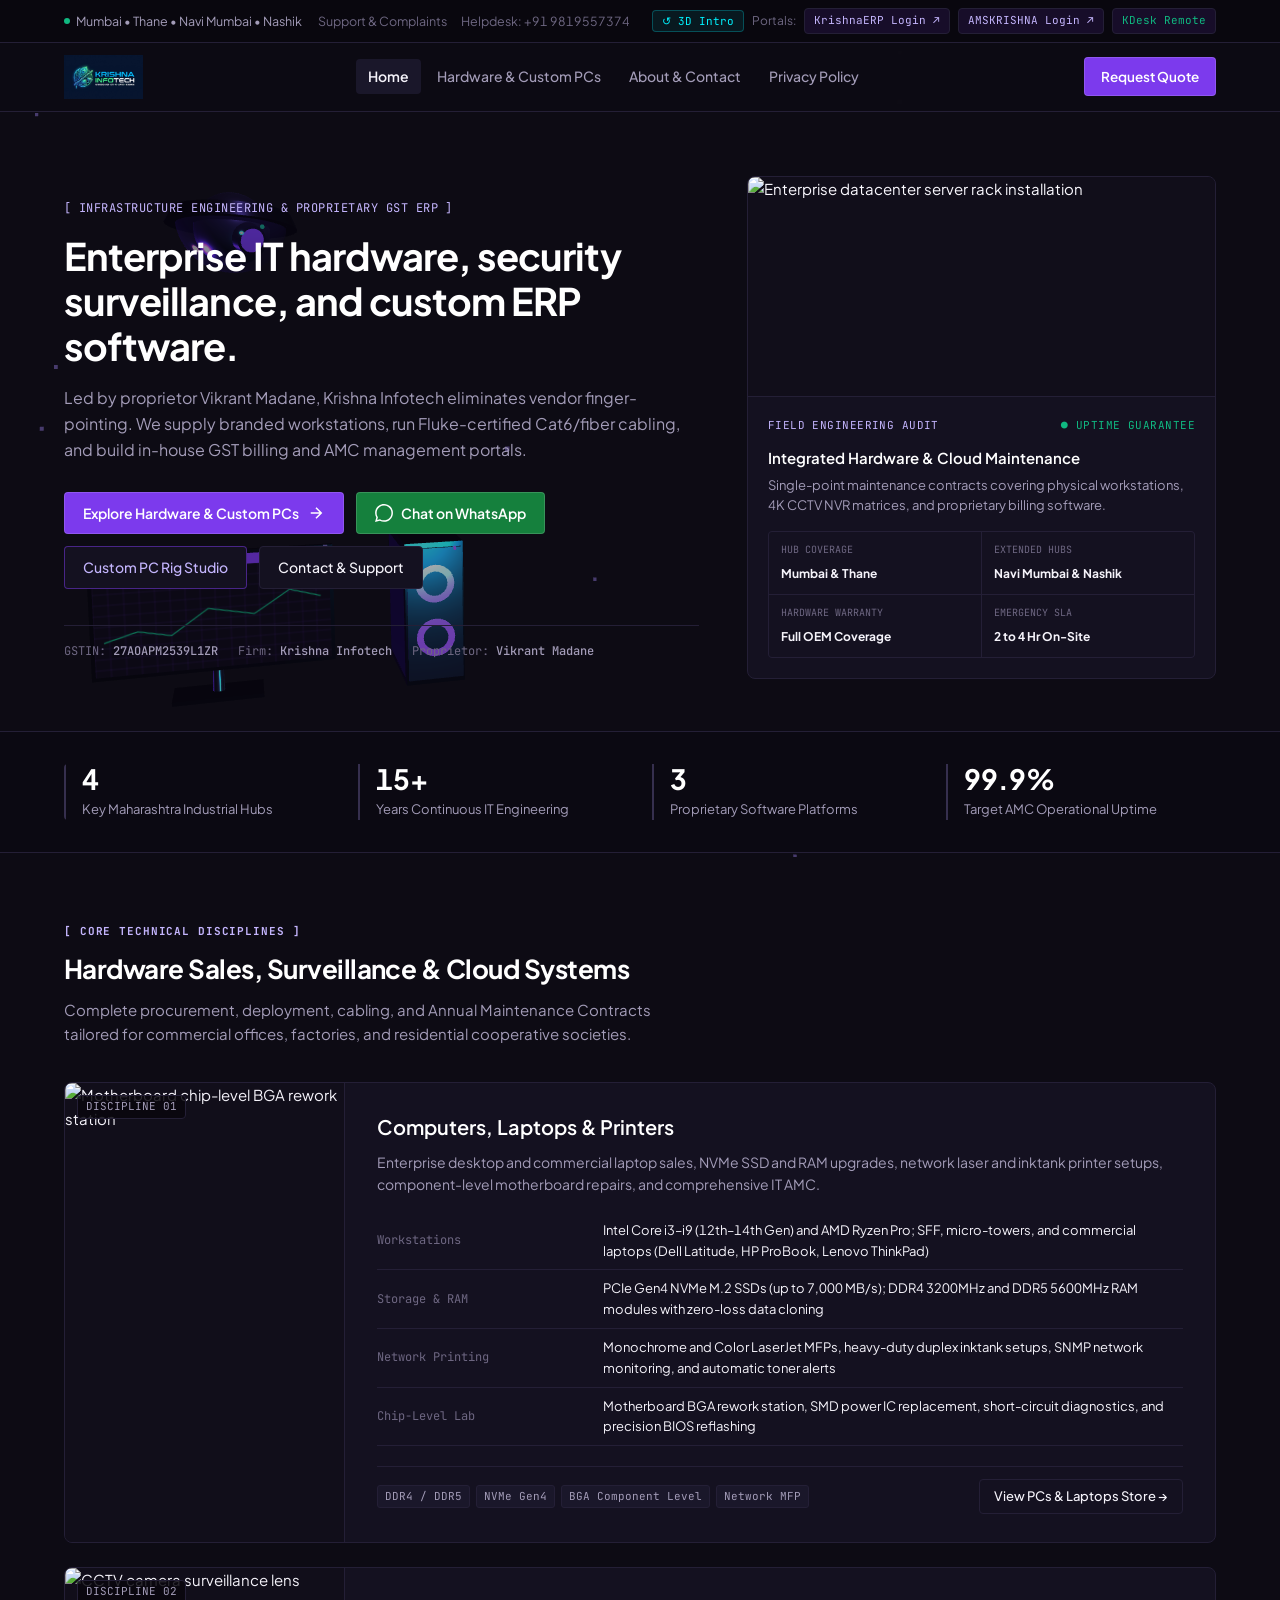
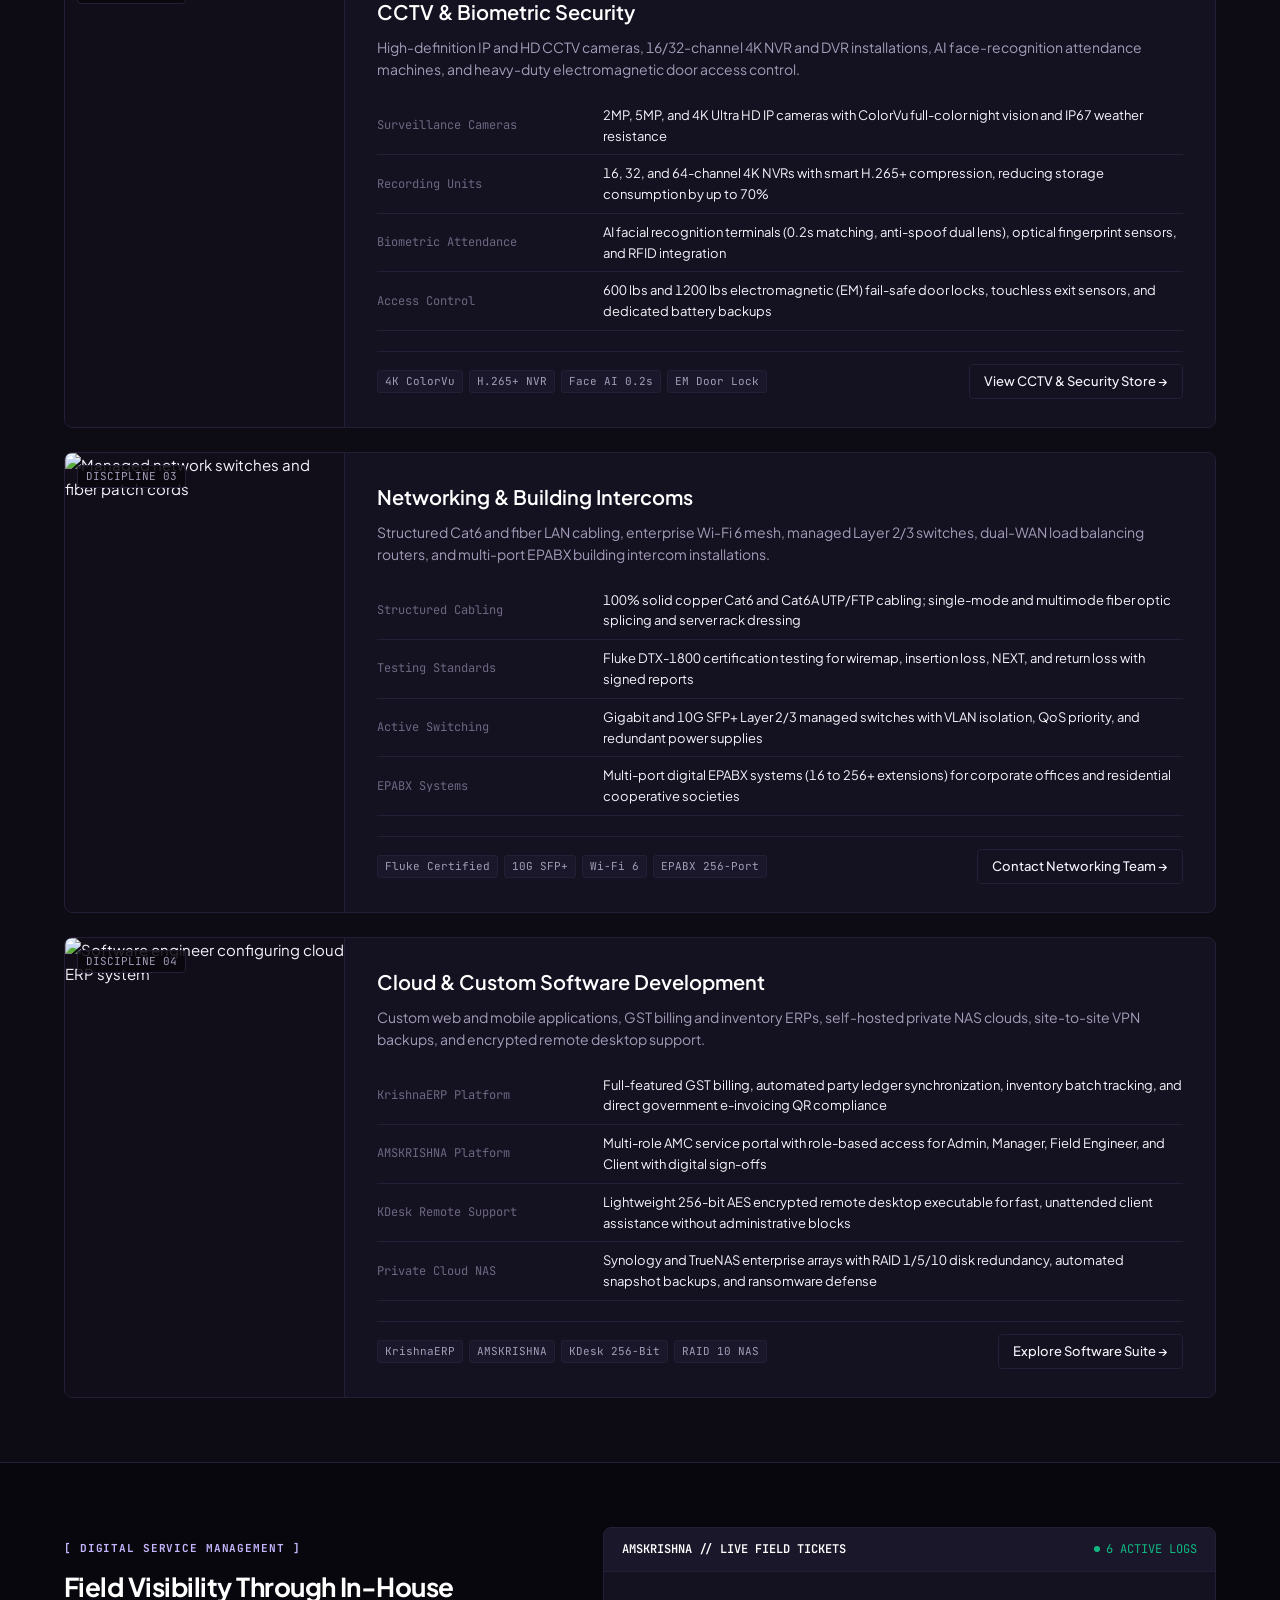
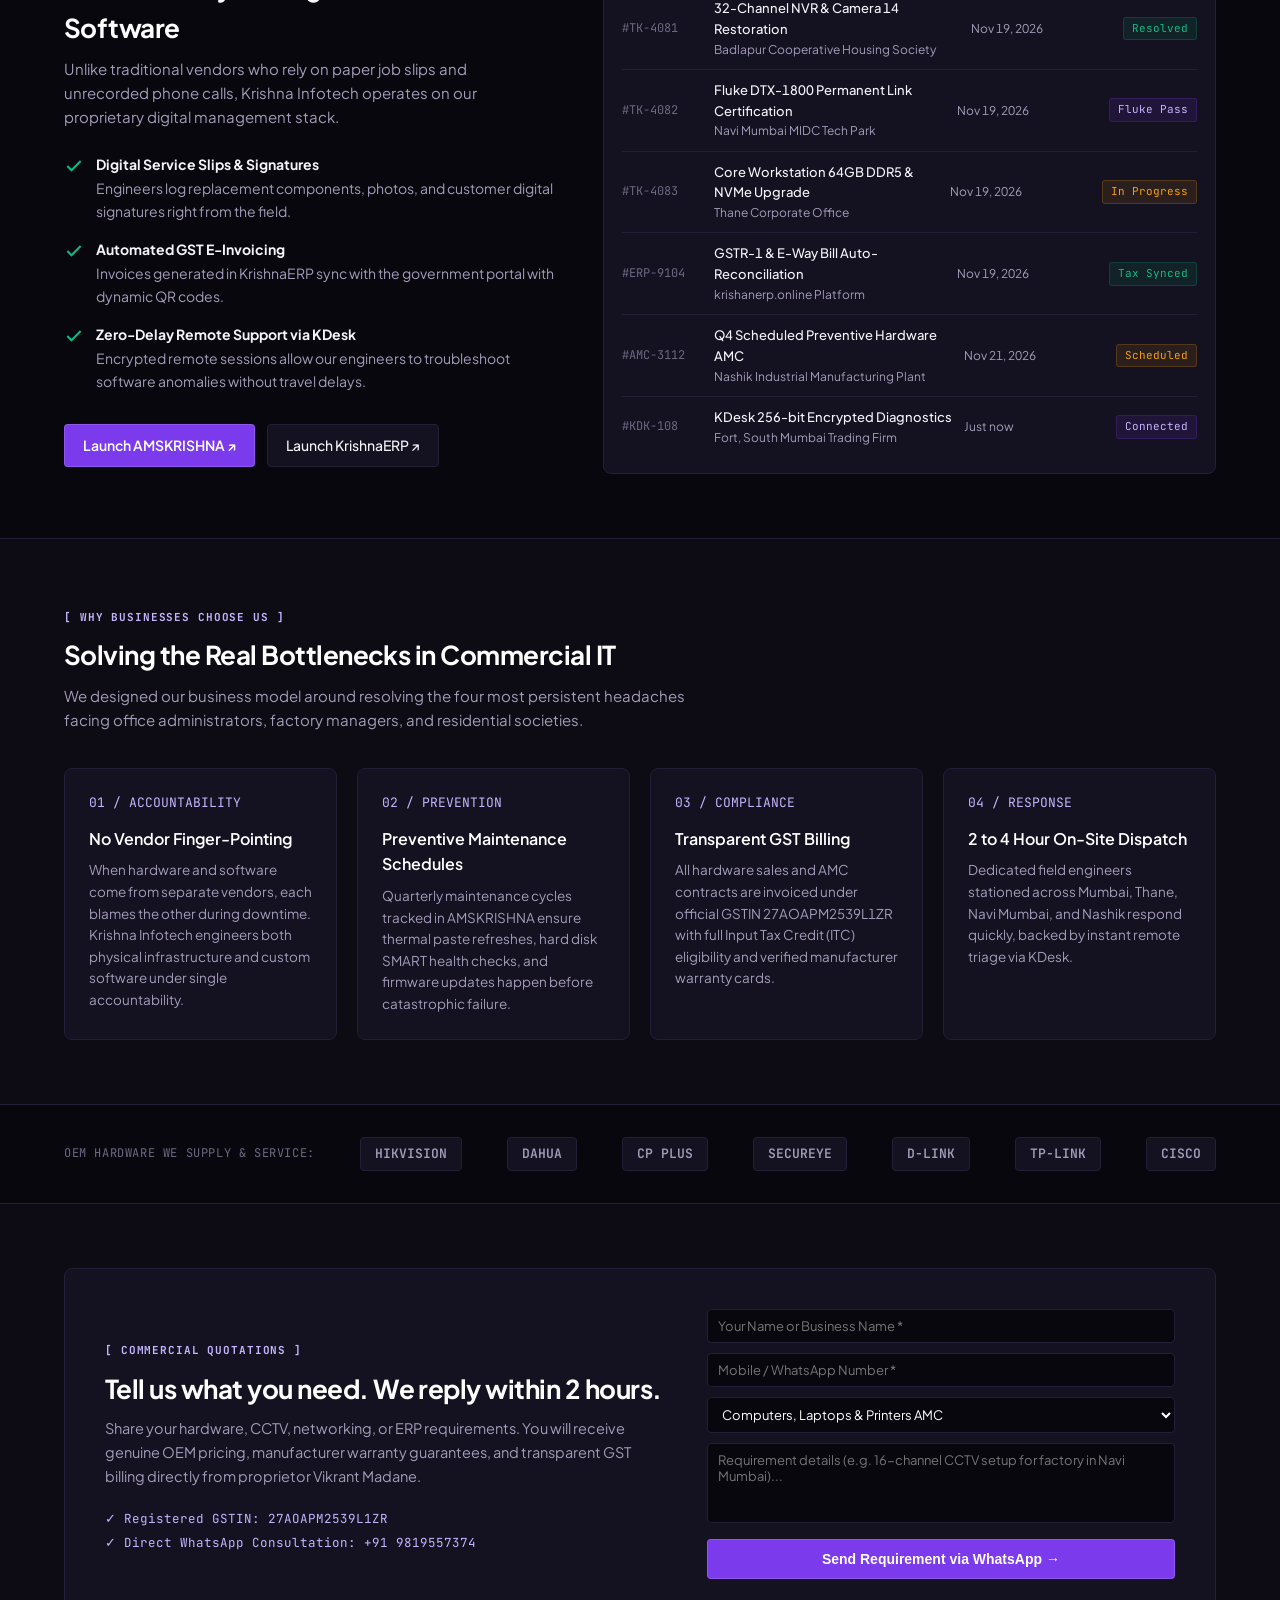
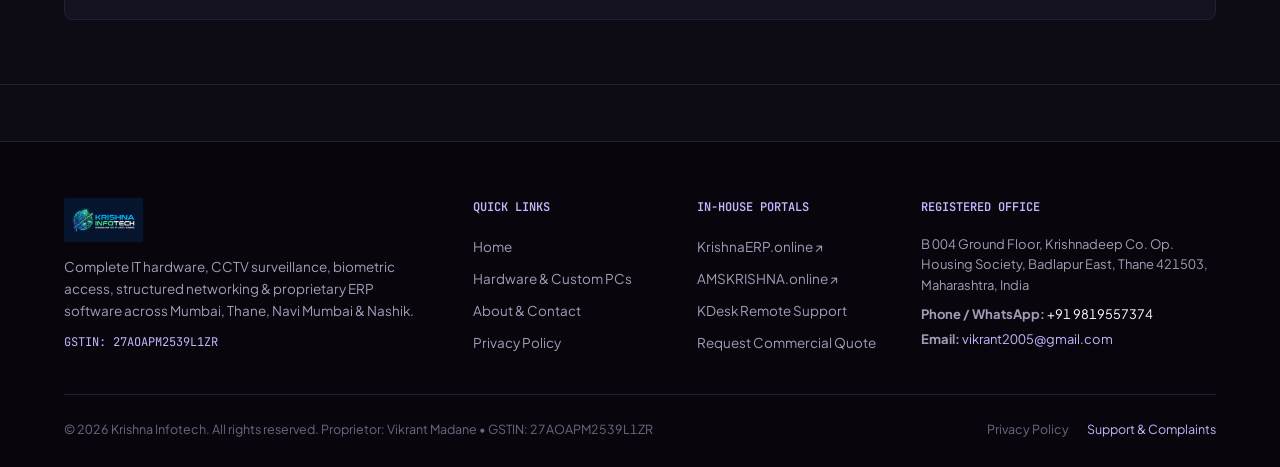
==== index.html @ d6d77bbb "Initial commit: Krishna Infotech enterprise IT infrastructure & custom PC e-commerce platform" ====
<!DOCTYPE html>
<html lang="en">
<head>
  <meta charset="UTF-8">
  <meta name="viewport" content="width=device-width, initial-scale=1.0">
  <title>Krishna Infotech — The Team of Experts | Enterprise IT & ERP Software</title>
  <meta name="description" content="Single-point enterprise IT infrastructure, 4K CCTV surveillance, structured Cat6/fiber cabling, and proprietary GST ERP & AMC software across Mumbai, Thane, Navi Mumbai & Nashik.">
  <link rel="icon" type="image/png" href="assets/favicon.png">
  <link rel="preconnect" href="https://fonts.googleapis.com">
  <link rel="preconnect" href="https://fonts.gstatic.com" crossorigin>
  <link href="https://fonts.googleapis.com/css2?family=JetBrains+Mono:wght@400;500;600&family=Plus+Jakarta+Sans:wght@400;500;600;700;800&display=swap" rel="stylesheet">
  <link rel="stylesheet" href="css/style.css">
</head>
<body>

  <!-- Top Page Load Bar Animation -->
  <div id="page-preloader"><div class="preloader-bar"></div></div>

  <!-- Ambient Dynamic Constellation BG Canvas -->
  <canvas id="bg-canvas"></canvas>

  <!-- Top Utility Bar -->
  <div class="top-bar">
    <div class="container top-bar-inner">
      <div class="top-bar-left">
        <span class="hub-label"><span class="hub-dot"></span> Mumbai • Thane • Navi Mumbai • Nashik</span>
        <div class="top-links">
          <a href="#complaints" onclick="openModal('complaint-modal'); return false;">Support &amp; Complaints</a>
          <a href="tel:+919819557374">Helpdesk: +91 9819557374</a>
        </div>
      </div>

      <div class="portal-launchers">
        <button type="button" onclick="playBrandLoader(true)" class="btn-replay-intro" title="Replay 3D motion graphics brand intro">↺ 3D Intro</button>
        <span style="font-size: 12px; color: var(--text-muted);">Portals:</span>
        <a href="https://krishanerp.online/" target="_blank" class="portal-tag" rel="noopener">KrishnaERP Login ↗</a>
        <a href="https://amskrishna.online/" target="_blank" class="portal-tag" rel="noopener">AMSKRISHNA Login ↗</a>
        <a href="contact.html#kdesk-info" class="portal-tag" style="color: var(--semantic-green);">KDesk Remote</a>
      </div>
    </div>
  </div>

  <!-- Header Navigation (5 Dedicated Pages) -->
  <header class="site-header">
    <div class="container header-inner">
      <a href="index.html" class="brand-link" title="Krishna Infotech Home">
        <img src="assets/logo.png" alt="Krishna Infotech - The Team of Experts" class="brand-logo-img">
      </a>

      <!-- 4 Dedicated Page Buttons -->
      <nav class="nav-menu">
        <a href="index.html" class="nav-link active">Home</a>
        <a href="products.html" class="nav-link">Hardware &amp; Custom PCs</a>
        <a href="contact.html" class="nav-link">About &amp; Contact</a>
        <a href="privacy-policy.html" class="nav-link">Privacy Policy</a>
      </nav>

      <a href="#quote-section" class="header-cta">
        Request Quote
      </a>

      <!-- Mobile Hamburger Button -->
      <button class="mobile-toggle" aria-label="Toggle Navigation">
        <svg width="24" height="24" fill="none" stroke="currentColor" stroke-width="2" viewBox="0 0 24 24"><path d="M4 6h16M4 12h16M4 18h16"/></svg>
      </button>
    </div>
  </header>

  <!-- Mobile Overlay & Drawer Panel (4 Pages) -->
  <div class="nav-overlay"></div>
  <aside class="mobile-nav-panel">
    <a href="index.html" class="nav-link active">Home</a>
    <a href="products.html" class="nav-link">Hardware &amp; Custom PCs</a>
    <a href="contact.html" class="nav-link">About &amp; Contact</a>
    <a href="privacy-policy.html" class="nav-link">Privacy Policy</a>
    <hr style="border-color: var(--border-subtle); margin: 0.5rem 0;">
    <a href="https://wa.me/919819557374?text=Hello%20Krishna%20Infotech%2C%20I%20would%20like%20to%20request%20a%20quote." target="_blank" class="btn-whatsapp" style="justify-content: center;" rel="noopener">
      WhatsApp Quote
    </a>
  </aside>

  <!-- Hero Section -->
  <section class="hero-section" id="home">
    <div class="container">
      <div class="hero-split">
        <div>
          <div class="hero-kicker">
            [ INFRASTRUCTURE ENGINEERING &amp; PROPRIETARY GST ERP ]
          </div>
          <h1 class="hero-heading">
            Enterprise IT hardware, security surveillance, and custom ERP software.
          </h1>
          <p class="hero-desc">
            Led by proprietor Vikrant Madane, Krishna Infotech eliminates vendor finger-pointing. We supply branded workstations, run Fluke-certified Cat6/fiber cabling, and build in-house GST billing and AMC management portals.
          </p>

          <div class="hero-cta-group">
            <a href="products.html" class="btn-primary">
              Explore Hardware &amp; Custom PCs
              <svg width="18" height="18" viewBox="0 0 24 24" fill="none" stroke="currentColor" stroke-width="2"><path d="M5 12h14M12 5l7 7-7 7"/></svg>
            </a>
            <a href="https://wa.me/919819557374?text=Hello%20Vikrant%2C%20I%20would%20like%20to%20request%20an%20IT%20infrastructure%20quote." target="_blank" class="btn-whatsapp" rel="noopener">
              <svg width="18" height="18" viewBox="0 0 24 24" fill="currentColor"><path d="M.057 24l1.687-6.163c-1.041-1.804-1.588-3.849-1.587-5.946.003-6.556 5.338-11.891 11.893-11.891 3.181.001 6.167 1.24 8.413 3.488 2.245 2.248 3.481 5.236 3.48 8.414-.003 6.557-5.338 11.892-11.893 11.892-1.99-.001-3.951-.5-5.688-1.448l-6.305 1.654zm6.597-3.807c1.676.995 3.276 1.591 5.392 1.592 5.448 0 9.886-4.434 9.889-9.885.002-5.462-4.415-9.89-9.881-9.892-5.452 0-9.887 4.434-9.889 9.884-.001 2.225.651 3.891 1.746 5.634l-.999 3.648 3.742-.981z"/></svg>
              Chat on WhatsApp
            </a>
            <a href="products.html#custom-pc-builder" class="btn-secondary" style="border-color: rgba(124, 58, 237, 0.5); color: var(--accent-ink);">
              Custom PC Rig Studio
            </a>
            <a href="contact.html" class="btn-secondary">
              Contact &amp; Support
            </a>
          </div>

          <div class="hero-entity-meta">
            <div>GSTIN: <strong>27AOAPM2539L1ZR</strong></div>
            <div>Firm: <strong>Krishna Infotech</strong></div>
            <div>Proprietor: <strong>Vikrant Madane</strong></div>
          </div>
        </div>

        <!-- Technical Specifications Card -->
        <div class="hero-visual">
          <div class="hero-img-frame">
            <img src="https://images.unsplash.com/photo-1558494949-ef010cbdcc31?auto=format&fit=crop&w=1200&q=80" alt="Enterprise datacenter server rack installation">
          </div>
          <div class="hero-dossier">
            <div class="dossier-header">
              <span style="color: var(--accent-ink);">FIELD ENGINEERING AUDIT</span>
              <span style="color: var(--semantic-green);">● UPTIME GUARANTEE</span>
            </div>
            <h3 class="dossier-title">Integrated Hardware &amp; Cloud Maintenance</h3>
            <p class="dossier-sub">
              Single-point maintenance contracts covering physical workstations, 4K CCTV NVR matrices, and proprietary billing software.
            </p>
            <div class="dossier-grid">
              <div class="dossier-cell">
                <span>Hub Coverage</span>
                <strong>Mumbai &amp; Thane</strong>
              </div>
              <div class="dossier-cell">
                <span>Extended Hubs</span>
                <strong>Navi Mumbai &amp; Nashik</strong>
              </div>
              <div class="dossier-cell">
                <span>Hardware Warranty</span>
                <strong>Full OEM Coverage</strong>
              </div>
              <div class="dossier-cell">
                <span>Emergency SLA</span>
                <strong>2 to 4 Hr On-Site</strong>
              </div>
            </div>
          </div>
        </div>
      </div>
    </div>
  </section>

  <!-- Key Measured Figures (Tabular-nums, Verified Facts) -->
  <section class="metrics-bar">
    <div class="container">
      <div class="metrics-grid">
        <div class="metric-block">
          <div class="metric-value">4</div>
          <div class="metric-label">Key Maharashtra Industrial Hubs</div>
        </div>
        <div class="metric-block">
          <div class="metric-value">15+</div>
          <div class="metric-label">Years Continuous IT Engineering</div>
        </div>
        <div class="metric-block">
          <div class="metric-value">3</div>
          <div class="metric-label">Proprietary Software Platforms</div>
        </div>
        <div class="metric-block">
          <div class="metric-value">99.9%</div>
          <div class="metric-label">Target AMC Operational Uptime</div>
        </div>
      </div>
    </div>
  </section>

  <!-- Core Services & Technical Specs Preview -->
  <section class="section-pad" id="services">
    <div class="container">
      <div class="section-head">
        <span class="section-eyebrow">[ CORE TECHNICAL DISCIPLINES ]</span>
        <h2 class="section-title">Hardware Sales, Surveillance &amp; Cloud Systems</h2>
        <p class="section-desc">
          Complete procurement, deployment, cabling, and Annual Maintenance Contracts tailored for commercial offices, factories, and residential cooperative societies.
        </p>
      </div>

      <div class="services-stack">
        
        <!-- Module 1: Computers, Laptops & Printers -->
        <article class="service-row">
          <div class="service-thumb">
            <span class="service-index">DISCIPLINE 01</span>
            <img src="https://images.unsplash.com/photo-1518770660439-4636190af475?auto=format&fit=crop&w=800&q=80" alt="Motherboard chip-level BGA rework station">
          </div>
          <div class="service-content">
            <div>
              <h3 class="service-name">Computers, Laptops &amp; Printers</h3>
              <p class="service-summary">
                Enterprise desktop and commercial laptop sales, NVMe SSD and RAM upgrades, network laser and inktank printer setups, component-level motherboard repairs, and comprehensive IT AMC.
              </p>
              <table class="service-table">
                <tr>
                  <td>Workstations</td>
                  <td>Intel Core i3–i9 (12th–14th Gen) and AMD Ryzen Pro; SFF, micro-towers, and commercial laptops (Dell Latitude, HP ProBook, Lenovo ThinkPad)</td>
                </tr>
                <tr>
                  <td>Storage &amp; RAM</td>
                  <td>PCIe Gen4 NVMe M.2 SSDs (up to 7,000 MB/s); DDR4 3200MHz and DDR5 5600MHz RAM modules with zero-loss data cloning</td>
                </tr>
                <tr>
                  <td>Network Printing</td>
                  <td>Monochrome and Color LaserJet MFPs, heavy-duty duplex inktank setups, SNMP network monitoring, and automatic toner alerts</td>
                </tr>
                <tr>
                  <td>Chip-Level Lab</td>
                  <td>Motherboard BGA rework station, SMD power IC replacement, short-circuit diagnostics, and precision BIOS reflashing</td>
                </tr>
              </table>
            </div>
            <div class="service-footer">
              <div class="spec-pills-row">
                <span class="micro-pill">DDR4 / DDR5</span>
                <span class="micro-pill">NVMe Gen4</span>
                <span class="micro-pill">BGA Component Level</span>
                <span class="micro-pill">Network MFP</span>
              </div>
              <a href="products.html#catalog" class="btn-secondary" style="padding: 6px 14px; font-size: 13px;">
                View PCs &amp; Laptops Store →
              </a>
            </div>
          </div>
        </article>

        <!-- Module 2: CCTV & Biometric Security -->
        <article class="service-row">
          <div class="service-thumb">
            <span class="service-index">DISCIPLINE 02</span>
            <img src="https://images.unsplash.com/photo-1557597774-9d273605dfa9?auto=format&fit=crop&w=800&q=80" alt="CCTV camera surveillance lens">
          </div>
          <div class="service-content">
            <div>
              <h3 class="service-name">CCTV &amp; Biometric Security</h3>
              <p class="service-summary">
                High-definition IP and HD CCTV cameras, 16/32-channel 4K NVR and DVR installations, AI face-recognition attendance machines, and heavy-duty electromagnetic door access control.
              </p>
              <table class="service-table">
                <tr>
                  <td>Surveillance Cameras</td>
                  <td>2MP, 5MP, and 4K Ultra HD IP cameras with ColorVu full-color night vision and IP67 weather resistance</td>
                </tr>
                <tr>
                  <td>Recording Units</td>
                  <td>16, 32, and 64-channel 4K NVRs with smart H.265+ compression, reducing storage consumption by up to 70%</td>
                </tr>
                <tr>
                  <td>Biometric Attendance</td>
                  <td>AI facial recognition terminals (0.2s matching, anti-spoof dual lens), optical fingerprint sensors, and RFID integration</td>
                </tr>
                <tr>
                  <td>Access Control</td>
                  <td>600 lbs and 1200 lbs electromagnetic (EM) fail-safe door locks, touchless exit sensors, and dedicated battery backups</td>
                </tr>
              </table>
            </div>
            <div class="service-footer">
              <div class="spec-pills-row">
                <span class="micro-pill">4K ColorVu</span>
                <span class="micro-pill">H.265+ NVR</span>
                <span class="micro-pill">Face AI 0.2s</span>
                <span class="micro-pill">EM Door Lock</span>
              </div>
              <a href="products.html#catalog" class="btn-secondary" style="padding: 6px 14px; font-size: 13px;">
                View CCTV &amp; Security Store →
              </a>
            </div>
          </div>
        </article>

        <!-- Module 3: Networking & Building Intercoms -->
        <article class="service-row">
          <div class="service-thumb">
            <span class="service-index">DISCIPLINE 03</span>
            <img src="https://images.unsplash.com/photo-1544197150-b99a580bb7a8?auto=format&fit=crop&w=800&q=80" alt="Managed network switches and fiber patch cords">
          </div>
          <div class="service-content">
            <div>
              <h3 class="service-name">Networking &amp; Building Intercoms</h3>
              <p class="service-summary">
                Structured Cat6 and fiber LAN cabling, enterprise Wi-Fi 6 mesh, managed Layer 2/3 switches, dual-WAN load balancing routers, and multi-port EPABX building intercom installations.
              </p>
              <table class="service-table">
                <tr>
                  <td>Structured Cabling</td>
                  <td>100% solid copper Cat6 and Cat6A UTP/FTP cabling; single-mode and multimode fiber optic splicing and server rack dressing</td>
                </tr>
                <tr>
                  <td>Testing Standards</td>
                  <td>Fluke DTX-1800 certification testing for wiremap, insertion loss, NEXT, and return loss with signed reports</td>
                </tr>
                <tr>
                  <td>Active Switching</td>
                  <td>Gigabit and 10G SFP+ Layer 2/3 managed switches with VLAN isolation, QoS priority, and redundant power supplies</td>
                </tr>
                <tr>
                  <td>EPABX Systems</td>
                  <td>Multi-port digital EPABX systems (16 to 256+ extensions) for corporate offices and residential cooperative societies</td>
                </tr>
              </table>
            </div>
            <div class="service-footer">
              <div class="spec-pills-row">
                <span class="micro-pill">Fluke Certified</span>
                <span class="micro-pill">10G SFP+</span>
                <span class="micro-pill">Wi-Fi 6</span>
                <span class="micro-pill">EPABX 256-Port</span>
              </div>
              <a href="contact.html" class="btn-secondary" style="padding: 6px 14px; font-size: 13px;">
                Contact Networking Team →
              </a>
            </div>
          </div>
        </article>

        <!-- Module 4: Cloud & Custom Software Development -->
        <article class="service-row">
          <div class="service-thumb">
            <span class="service-index">DISCIPLINE 04</span>
            <img src="https://images.unsplash.com/photo-1581092921461-eab62e97a780?auto=format&fit=crop&w=800&q=80" alt="Software engineer configuring cloud ERP system">
          </div>
          <div class="service-content">
            <div>
              <h3 class="service-name">Cloud &amp; Custom Software Development</h3>
              <p class="service-summary">
                Custom web and mobile applications, GST billing and inventory ERPs, self-hosted private NAS clouds, site-to-site VPN backups, and encrypted remote desktop support.
              </p>
              <table class="service-table">
                <tr>
                  <td>KrishnaERP Platform</td>
                  <td>Full-featured GST billing, automated party ledger synchronization, inventory batch tracking, and direct government e-invoicing QR compliance</td>
                </tr>
                <tr>
                  <td>AMSKRISHNA Platform</td>
                  <td>Multi-role AMC service portal with role-based access for Admin, Manager, Field Engineer, and Client with digital sign-offs</td>
                </tr>
                <tr>
                  <td>KDesk Remote Support</td>
                  <td>Lightweight 256-bit AES encrypted remote desktop executable for fast, unattended client assistance without administrative blocks</td>
                </tr>
                <tr>
                  <td>Private Cloud NAS</td>
                  <td>Synology and TrueNAS enterprise arrays with RAID 1/5/10 disk redundancy, automated snapshot backups, and ransomware defense</td>
                </tr>
              </table>
            </div>
            <div class="service-footer">
              <div class="spec-pills-row">
                <span class="micro-pill">KrishnaERP</span>
                <span class="micro-pill">AMSKRISHNA</span>
                <span class="micro-pill">KDesk 256-Bit</span>
                <span class="micro-pill">RAID 10 NAS</span>
              </div>
              <a href="products.html" class="btn-secondary" style="padding: 6px 14px; font-size: 13px;">
                Explore Software Suite →
              </a>
            </div>
          </div>
        </article>

      </div>
    </div>
  </section>

  <!-- Live Digital AMC & ERP Telemetry (Autovity Inspired, Real Data) -->
  <section class="section-pad dashboard-section" id="digital-reporting">
    <div class="container">
      <div class="dash-split">
        <div>
          <span class="section-eyebrow">[ DIGITAL SERVICE MANAGEMENT ]</span>
          <h2 class="section-title">Field Visibility Through In-House Software</h2>
          <p class="section-desc">
            Unlike traditional vendors who rely on paper job slips and unrecorded phone calls, Krishna Infotech operates on our proprietary digital management stack.
          </p>

          <ul class="dash-checkmarks">
            <li>
              <svg width="20" height="20" viewBox="0 0 24 24" fill="none" stroke="currentColor" stroke-width="2.5"><polyline points="20 6 9 17 4 12"/></svg>
              <div>
                <strong>Digital Service Slips &amp; Signatures</strong>
                Engineers log replacement components, photos, and customer digital signatures right from the field.
              </div>
            </li>
            <li>
              <svg width="20" height="20" viewBox="0 0 24 24" fill="none" stroke="currentColor" stroke-width="2.5"><polyline points="20 6 9 17 4 12"/></svg>
              <div>
                <strong>Automated GST E-Invoicing</strong>
                Invoices generated in KrishnaERP sync with the government portal with dynamic QR codes.
              </div>
            </li>
            <li>
              <svg width="20" height="20" viewBox="0 0 24 24" fill="none" stroke="currentColor" stroke-width="2.5"><polyline points="20 6 9 17 4 12"/></svg>
              <div>
                <strong>Zero-Delay Remote Support via KDesk</strong>
                Encrypted remote sessions allow our engineers to troubleshoot software anomalies without travel delays.
              </div>
            </li>
          </ul>

          <div style="display: flex; gap: 12px; flex-wrap: wrap;">
            <a href="https://amskrishna.online/" target="_blank" class="btn-primary" rel="noopener">Launch AMSKRISHNA ↗</a>
            <a href="https://krishanerp.online/" target="_blank" class="btn-secondary" rel="noopener">Launch KrishnaERP ↗</a>
          </div>
        </div>

        <!-- Real Telemetry Table Dossier -->
        <div class="portal-dossier-card">
          <div class="portal-card-top">
            <span style="color: #ffffff; font-weight: 600;">AMSKRISHNA // LIVE FIELD TICKETS</span>
            <span class="live-indicator"><span class="hub-dot"></span> 6 ACTIVE LOGS</span>
          </div>
          <div class="portal-rows">
            
            <div class="portal-row-item">
              <span class="p-ticket">#TK-4081</span>
              <div>
                <div class="p-job">32-Channel NVR &amp; Camera 14 Restoration</div>
                <div class="p-site">Badlapur Cooperative Housing Society</div>
              </div>
              <span class="p-site">Nov 19, 2026</span>
              <span class="status-badge badge-done">Resolved</span>
            </div>

            <div class="portal-row-item">
              <span class="p-ticket">#TK-4082</span>
              <div>
                <div class="p-job">Fluke DTX-1800 Permanent Link Certification</div>
                <div class="p-site">Navi Mumbai MIDC Tech Park</div>
              </div>
              <span class="p-site">Nov 19, 2026</span>
              <span class="status-badge badge-cert">Fluke Pass</span>
            </div>

            <div class="portal-row-item">
              <span class="p-ticket">#TK-4083</span>
              <div>
                <div class="p-job">Core Workstation 64GB DDR5 &amp; NVMe Upgrade</div>
                <div class="p-site">Thane Corporate Office</div>
              </div>
              <span class="p-site">Nov 19, 2026</span>
              <span class="status-badge badge-progress">In Progress</span>
            </div>

            <div class="portal-row-item">
              <span class="p-ticket">#ERP-9104</span>
              <div>
                <div class="p-job">GSTR-1 &amp; E-Way Bill Auto-Reconciliation</div>
                <div class="p-site">krishanerp.online Platform</div>
              </div>
              <span class="p-site">Nov 19, 2026</span>
              <span class="status-badge badge-done">Tax Synced</span>
            </div>

            <div class="portal-row-item">
              <span class="p-ticket">#AMC-3112</span>
              <div>
                <div class="p-job">Q4 Scheduled Preventive Hardware AMC</div>
                <div class="p-site">Nashik Industrial Manufacturing Plant</div>
              </div>
              <span class="p-site">Nov 21, 2026</span>
              <span class="status-badge badge-progress">Scheduled</span>
            </div>

            <div class="portal-row-item">
              <span class="p-ticket">#KDK-108</span>
              <div>
                <div class="p-job">KDesk 256-bit Encrypted Diagnostics</div>
                <div class="p-site">Fort, South Mumbai Trading Firm</div>
              </div>
              <span class="p-site">Just now</span>
              <span class="status-badge badge-cert">Connected</span>
            </div>

          </div>
        </div>
      </div>
    </div>
  </section>

  <!-- Solving Real Commercial IT Bottlenecks -->
  <section class="section-pad" id="bottlenecks">
    <div class="container">
      <div class="section-head">
        <span class="section-eyebrow">[ WHY BUSINESSES CHOOSE US ]</span>
        <h2 class="section-title">Solving the Real Bottlenecks in Commercial IT</h2>
        <p class="section-desc">
          We designed our business model around resolving the four most persistent headaches facing office administrators, factory managers, and residential societies.
        </p>
      </div>

      <div class="bottlenecks-grid">
        <div class="bn-card">
          <div>
            <div class="bn-num">01 / ACCOUNTABILITY</div>
            <h3 class="bn-title">No Vendor Finger-Pointing</h3>
            <p class="bn-desc">
              When hardware and software come from separate vendors, each blames the other during downtime. Krishna Infotech engineers both physical infrastructure and custom software under single accountability.
            </p>
          </div>
        </div>

        <div class="bn-card">
          <div>
            <div class="bn-num">02 / PREVENTION</div>
            <h3 class="bn-title">Preventive Maintenance Schedules</h3>
            <p class="bn-desc">
              Quarterly maintenance cycles tracked in AMSKRISHNA ensure thermal paste refreshes, hard disk SMART health checks, and firmware updates happen before catastrophic failure.
            </p>
          </div>
        </div>

        <div class="bn-card">
          <div>
            <div class="bn-num">03 / COMPLIANCE</div>
            <h3 class="bn-title">Transparent GST Billing</h3>
            <p class="bn-desc">
              All hardware sales and AMC contracts are invoiced under official GSTIN 27AOAPM2539L1ZR with full Input Tax Credit (ITC) eligibility and verified manufacturer warranty cards.
            </p>
          </div>
        </div>

        <div class="bn-card">
          <div>
            <div class="bn-num">04 / RESPONSE</div>
            <h3 class="bn-title">2 to 4 Hour On-Site Dispatch</h3>
            <p class="bn-desc">
              Dedicated field engineers stationed across Mumbai, Thane, Navi Mumbai, and Nashik respond quickly, backed by instant remote triage via KDesk.
            </p>
          </div>
        </div>
      </div>
    </div>
  </section>

  <!-- OEM Hardware Marquee -->
  <section class="oem-section">
    <div class="container">
      <div class="oem-flex">
        <span class="oem-heading">OEM Hardware We Supply &amp; Service:</span>
        <span class="oem-brand">HIKVISION</span>
        <span class="oem-brand">DAHUA</span>
        <span class="oem-brand">CP PLUS</span>
        <span class="oem-brand">SECUREYE</span>
        <span class="oem-brand">D-LINK</span>
        <span class="oem-brand">TP-LINK</span>
        <span class="oem-brand">CISCO</span>
      </div>
    </div>
  </section>

  <!-- Request a Technical Quote Box (2-Hour Response Commitment) -->
  <section class="section-pad" id="quote-section">
    <div class="container">
      <div class="quote-card">
        <div>
          <span class="section-eyebrow">[ COMMERCIAL QUOTATIONS ]</span>
          <h2 class="section-title" style="font-size: 26px;">Tell us what you need. We reply within 2 hours.</h2>
          <p style="color: var(--text-secondary); font-size: 14.5px; line-height: 1.65; margin-bottom: 20px;">
            Share your hardware, CCTV, networking, or ERP requirements. You will receive genuine OEM pricing, manufacturer warranty guarantees, and transparent GST billing directly from proprietor Vikrant Madane.
          </p>
          <div style="font-family: var(--font-mono); font-size: 12.5px; color: var(--accent-ink); display: flex; flex-direction: column; gap: 4px;">
            <span>✓ Registered GSTIN: 27AOAPM2539L1ZR</span>
            <span>✓ Direct WhatsApp Consultation: +91 9819557374</span>
          </div>
        </div>

        <div>
          <form onsubmit="handleQuoteSubmit(event)">
            <div class="field-group">
              <input type="text" id="q-name" class="field-input" placeholder="Your Name or Business Name *" required>
            </div>
            <div class="field-group">
              <input type="tel" id="q-phone" class="field-input" placeholder="Mobile / WhatsApp Number *" required>
            </div>
            <div class="field-group">
              <select id="q-service" class="field-input" required>
                <option value="Computers, Laptops & Printers">Computers, Laptops &amp; Printers AMC</option>
                <option value="CCTV & Biometric Security">CCTV &amp; Biometric Security Systems</option>
                <option value="Networking & Building Intercoms">Structured Networking &amp; EPABX Intercoms</option>
                <option value="KrishnaERP GST Software">KrishnaERP GST Billing &amp; Inventory Suite</option>
                <option value="AMSKRISHNA AMC Software">AMSKRISHNA Contract Management Platform</option>
                <option value="KDesk Remote Support">KDesk Encrypted Remote Support</option>
              </select>
            </div>
            <div class="field-group">
              <textarea id="q-msg" class="field-input" style="height: 80px; resize: none;" placeholder="Requirement details (e.g. 16-channel CCTV setup for factory in Navi Mumbai)..."></textarea>
            </div>
            <button type="submit" class="btn-primary" style="width: 100%; justify-content: center; padding: 11px;">
              Send Requirement via WhatsApp →
            </button>
          </form>
        </div>
      </div>
    </div>
  </section>

  <!-- Complaints & Support Modal (Directly Inspired by Global Lab) -->
  <div class="modal-backdrop" id="complaint-modal">
    <div class="modal-window">
      <button class="modal-close-btn" onclick="closeModal('complaint-modal')">✕</button>
      <h3 style="font-size: 18px; color: #ffffff; margin-bottom: 4px;">Priority Support &amp; Complaints</h3>
      <p style="font-size: 13px; color: var(--text-secondary); margin-bottom: 20px;">
        Issues submitted here route directly to proprietor Vikrant Madane. Emergency response within 2 hours.
      </p>
      <form onsubmit="handleComplaintSubmit(event)">
        <div class="field-group">
          <input type="text" id="comp-name" class="field-input" placeholder="Personnel Name *" required>
        </div>
        <div class="field-group">
          <input type="tel" id="comp-phone" class="field-input" placeholder="Contact Mobile *" required>
        </div>
        <div class="field-group">
          <textarea id="comp-desc" class="field-input" style="height: 90px; resize: none;" placeholder="Describe technical issue, equipment affected, or site address *" required></textarea>
        </div>
        <button type="submit" class="btn-primary" style="width: 100%; justify-content: center; padding: 11px;">
          Submit to Priority WhatsApp Helpdesk
        </button>
      </form>
    </div>
  </div>

  <!-- Site Footer -->
  <footer class="site-footer" id="contact">
    <div class="container">
      <div class="footer-grid">
        <div>
          <div style="display: flex; align-items: center; gap: 10px; margin-bottom: 12px;">
            <img src="assets/logo.png" alt="Krishna Infotech Logo" style="height: 44px; width: auto;">
          </div>
          <p class="footer-brand-desc">
            Complete IT hardware, CCTV surveillance, biometric access, structured networking &amp; proprietary ERP software across Mumbai, Thane, Navi Mumbai &amp; Nashik.
          </p>
          <div style="font-family: var(--font-mono); font-size: 12px; color: var(--accent-ink); margin-top: 12px;">
            GSTIN: 27AOAPM2539L1ZR
          </div>
        </div>

        <div>
          <h4 class="footer-col-title">Quick Links</h4>
          <ul class="footer-links">
            <li><a href="index.html">Home</a></li>
            <li><a href="products.html">Hardware &amp; Custom PCs</a></li>
            <li><a href="contact.html">About &amp; Contact</a></li>
            <li><a href="privacy-policy.html">Privacy Policy</a></li>
          </ul>
        </div>

        <div>
          <h4 class="footer-col-title">In-House Portals</h4>
          <ul class="footer-links">
            <li><a href="https://krishanerp.online/" target="_blank" rel="noopener">KrishnaERP.online ↗</a></li>
            <li><a href="https://amskrishna.online/" target="_blank" rel="noopener">AMSKRISHNA.online ↗</a></li>
            <li><a href="contact.html#kdesk-info">KDesk Remote Support</a></li>
            <li><a href="#quote-section">Request Commercial Quote</a></li>
          </ul>
        </div>

        <div>
          <h4 class="footer-col-title">Registered Office</h4>
          <p style="font-size: 13px; color: var(--text-secondary); line-height: 1.6; margin-bottom: 8px;">
            B 004 Ground Floor, Krishnadeep Co. Op. Housing Society, Badlapur East, Thane 421503, Maharashtra, India
          </p>
          <p style="font-size: 13px; color: var(--text-secondary); margin-bottom: 4px;">
            <strong>Phone / WhatsApp:</strong> <a href="tel:+919819557374" style="color: #fff; text-decoration: none;">+91 9819557374</a>
          </p>
          <p style="font-size: 13px; color: var(--text-secondary);">
            <strong>Email:</strong> <a href="mailto:vikrant2005@gmail.com" style="color: var(--accent-ink); text-decoration: none;">vikrant2005@gmail.com</a>
          </p>
        </div>
      </div>

      <div class="footer-bottom">
        <div>© 2026 Krishna Infotech. All rights reserved. Proprietor: Vikrant Madane • GSTIN: 27AOAPM2539L1ZR</div>
        <div>
          <a href="privacy-policy.html" style="color: var(--text-muted); text-decoration: none; margin-left: 16px;">Privacy Policy</a>
          <a href="#complaints" onclick="openModal('complaint-modal'); return false;" style="color: var(--accent-ink); text-decoration: none; margin-left: 16px;">Support &amp; Complaints</a>
        </div>
      </div>
    </div>
  </footer>

  <!-- Scripts -->
  <script src="js/three.min.js"></script>
  <script src="js/fflate.min.js"></script>
  <script src="js/GLTFLoader.js"></script>
  <script src="js/FBXLoader.js"></script>
  <script src="js/bg-animation.js"></script>
  <script src="js/main.js"></script>
  <script src="js/brand-loader.js"></script>
</body>
</html>
---- css/style.css ----
/* ==========================================================================
   Krishna Infotech — Enterprise Design System
   Palette: Tinted Plum Graphite (#0d0b14) & Regal Amethyst (#7c3aed)
   Zero neon halos • Zero gradient text • Quiet chrome • Tabular data
   ========================================================================== */

:root {
  --bg-primary: #0d0b14;
  --bg-base: #0d0b14;
  --bg-secondary: #141120;
  --bg-surface: #141120;
  --bg-surface-raised: #1a172a;
  --bg-surface-hover: #211d35;
  --bg-card: #141120;
  --bg-card-hover: #1a172a;
  --bg-glass: rgba(13, 11, 20, 0.94);
  
  --border-subtle: #241f36;
  --border-strong: #362f4e;
  --border-focus: #7c3aed;
  --border-accent: #7c3aed;
  
  --text-main: #f5f3fa;
  --text-primary: #f5f3fa;
  --text-secondary: #a39cb8;
  --text-muted: #6e6782;
  
  --accent: #7c3aed;
  --accent-hover: #6d28d9;
  --accent-soft: rgba(124, 58, 237, 0.12);
  --accent-ink: #c4b5fd;
  
  --semantic-green: #10b981;
  --semantic-green-soft: rgba(16, 185, 129, 0.1);
  --semantic-amber: #f59e0b;
  --semantic-amber-soft: rgba(245, 158, 11, 0.1);
  
  --font-sans: 'Plus Jakarta Sans', system-ui, -apple-system, sans-serif;
  --font-mono: 'JetBrains Mono', monospace;
  
  --radius-sm: 4px;
  --radius-md: 8px;
  --radius-lg: 12px;
  
  --transition-fast: all 0.15s ease;
}

/* Reset */
*, *::before, *::after {
  box-sizing: border-box;
  margin: 0;
  padding: 0;
}

html {
  scroll-behavior: smooth;
  font-size: 15px;
  background-color: var(--bg-primary);
}

body {
  background-color: transparent !important;
  color: var(--text-main);
  font-family: var(--font-sans);
  line-height: 1.6;
  font-variant-numeric: tabular-nums;
  -webkit-font-smoothing: antialiased;
  min-height: 100vh;
  overflow-x: hidden;
  opacity: 0;
  transition: opacity 0.25s ease;
}

body.page-loaded {
  opacity: 1;
}

body.page-exiting {
  opacity: 0;
  transform: translateY(-4px);
}

/* Canvas Background (Interactive 3D WebGL Cameras & PCs Following Mouse) */
#bg-canvas {
  position: fixed !important;
  top: 0 !important;
  left: 0 !important;
  width: 100vw !important;
  height: 100vh !important;
  z-index: -1 !important;
  pointer-events: none !important;
  opacity: 0.65;
}

/* Ensure ALL interactive and textual content is strictly above the 3D background canvas */
main,
section,
header,
footer,
article,
aside,
nav,
.site-wrapper,
.top-bar,
.site-header,
.site-footer,
.hero-section,
.metrics-bar,
.section-pad,
.oem-section,
.container,
.catalog-controls,
.catalog-grid,
.product-card-item,
.product-card-body,
#catalog-view-wrapper,
#custom-builder-section,
.pc-builder-section,
.pc-builder-layout,
.builder-step-card,
.builder-summary-deck,
.custom-builder-banner,
.service-card,
.contact-grid,
.quote-box,
.filter-tabs,
.search-box-wrap,
.filter-btn-group,
.view-mode-tabs {
  position: relative;
  z-index: 2;
}

/* Preloader Bar */
#page-preloader {
  position: fixed;
  top: 0;
  left: 0;
  width: 100%;
  height: 2px;
  background: var(--bg-surface);
  z-index: 99999;
  transition: opacity 0.3s ease;
}
.preloader-bar {
  height: 100%;
  width: 0%;
  background: var(--accent);
  transition: width 0.3s cubic-bezier(0.1, 0.7, 0.1, 1);
}
#page-preloader.preloader-hidden {
  opacity: 0;
  pointer-events: none;
}

/* Container */
.container {
  width: 100%;
  max-width: 1200px;
  margin: 0 auto;
  padding: 0 24px;
}

/* Header & Navigation */
.site-header {
  position: sticky;
  top: 0;
  z-index: 100;
  background-color: var(--bg-glass);
  backdrop-filter: blur(12px);
  border-bottom: 1px solid var(--border-subtle);
  transition: var(--transition-fast);
}

.site-header.scrolled {
  background-color: rgba(13, 11, 20, 0.98);
  border-bottom-color: var(--border-strong);
}

.header-inner {
  display: flex;
  align-items: center;
  justify-content: space-between;
  height: 68px;
}

.brand-link {
  display: flex;
  align-items: center;
  gap: 12px;
  text-decoration: none;
}

.brand-logo-img {
  height: 44px;
  width: auto;
  max-width: 220px;
  display: block;
  object-fit: contain;
  transition: transform 0.2s ease, filter 0.2s ease;
}
.brand-logo-img:hover {
  filter: drop-shadow(0 0 10px rgba(0, 242, 254, 0.4));
  transform: translateY(-1px);
}

/* Nav Menu */
.nav-menu {
  display: flex;
  align-items: center;
  gap: 4px;
  list-style: none;
}

.nav-link {
  display: inline-flex;
  align-items: center;
  padding: 6px 12px;
  font-size: 14px;
  font-weight: 500;
  color: var(--text-secondary);
  text-decoration: none;
  border-radius: var(--radius-sm);
  transition: var(--transition-fast);
}

.nav-link:hover {
  color: var(--text-primary);
  background-color: var(--bg-card-hover);
}

.nav-link.active {
  color: var(--text-primary);
  background-color: var(--bg-card-hover);
  font-weight: 600;
}

.header-cta {
  display: inline-flex;
  align-items: center;
  gap: 8px;
  padding: 8px 16px;
  background: var(--accent);
  color: #ffffff;
  font-size: 13.5px;
  font-weight: 600;
  border-radius: var(--radius-sm);
  text-decoration: none;
  border: 1px solid rgba(255, 255, 255, 0.15);
  transition: var(--transition-fast);
}

.header-cta:hover {
  background: var(--accent-hover);
}

/* Mobile Toggle */
.mobile-toggle {
  display: none;
  background: transparent;
  border: 1px solid var(--border-subtle);
  border-radius: var(--radius-sm);
  color: var(--text-main);
  padding: 6px;
  cursor: pointer;
}

.mobile-nav-panel {
  position: fixed;
  top: 68px;
  right: -100%;
  width: 280px;
  height: calc(100vh - 68px);
  background: var(--bg-secondary);
  border-left: 1px solid var(--border-subtle);
  padding: 24px 20px;
  display: flex;
  flex-direction: column;
  gap: 12px;
  transition: right 0.25s ease;
  z-index: 999;
}
.mobile-nav-panel.open { right: 0; }

.nav-overlay {
  display: none;
  position: fixed;
  top: 68px;
  left: 0;
  width: 100vw;
  height: calc(100vh - 68px);
  background: rgba(0, 0, 0, 0.6);
  backdrop-filter: blur(4px);
  z-index: 998;
}
.nav-overlay.active { display: block; }

/* Hero Section */
.hero-section {
  padding: 64px 0 52px;
  border-bottom: 1px solid var(--border-subtle);
}

.hero-pill {
  display: inline-flex;
  align-items: center;
  gap: 8px;
  padding: 4px 10px;
  border-radius: var(--radius-sm);
  background: var(--accent-soft);
  border: 1px solid var(--border-subtle);
  color: var(--accent-ink);
  font-family: var(--font-mono);
  font-size: 12px;
  margin-bottom: 16px;
}

.status-dot {
  width: 6px;
  height: 6px;
  border-radius: 50%;
  background-color: var(--semantic-green);
}

.hero-title {
  font-size: 38px;
  font-weight: 700;
  line-height: 1.18;
  letter-spacing: -0.025em;
  color: #ffffff;
  margin-bottom: 16px;
  max-width: 860px;
}

/* NO gradient text */
.hero-title .gradient-text {
  color: #ffffff;
}

.hero-desc {
  font-size: 16px;
  color: var(--text-secondary);
  line-height: 1.65;
  max-width: 720px;
  margin-bottom: 28px;
}

.hero-cta-group {
  display: flex;
  flex-wrap: wrap;
  gap: 12px;
  margin-bottom: 36px;
}

.btn-primary {
  display: inline-flex;
  align-items: center;
  gap: 8px;
  padding: 9px 18px;
  background: var(--accent);
  color: #ffffff;
  font-weight: 600;
  font-size: 14px;
  border-radius: var(--radius-sm);
  text-decoration: none;
  border: 1px solid rgba(255, 255, 255, 0.15);
  transition: var(--transition-fast);
}

.btn-primary:hover {
  background: var(--accent-hover);
}

.btn-whatsapp {
  display: inline-flex;
  align-items: center;
  gap: 8px;
  padding: 9px 18px;
  background: #15803d;
  color: #ffffff;
  font-weight: 600;
  font-size: 14px;
  border-radius: var(--radius-sm);
  text-decoration: none;
  border: 1px solid rgba(255, 255, 255, 0.15);
  transition: var(--transition-fast);
}

.btn-whatsapp:hover {
  background: #166534;
}

.btn-secondary {
  display: inline-flex;
  align-items: center;
  gap: 8px;
  padding: 9px 18px;
  background: var(--bg-surface);
  color: var(--text-primary);
  font-weight: 500;
  font-size: 14px;
  border-radius: var(--radius-sm);
  text-decoration: none;
  border: 1px solid var(--border-subtle);
  transition: var(--transition-fast);
}

.btn-secondary:hover {
  background: var(--bg-card-hover);
  border-color: var(--border-strong);
}

/* Metrics Bar */
.metrics-grid {
  display: grid;
  grid-template-columns: repeat(4, 1fr);
  gap: 1px;
  background: var(--border-subtle);
  border: 1px solid var(--border-subtle);
  border-radius: var(--radius-sm);
  overflow: hidden;
}

.metric-item {
  background: var(--bg-surface);
  padding: 16px 20px;
}

.metric-title {
  font-family: var(--font-mono);
  font-size: 11px;
  text-transform: uppercase;
  color: var(--text-muted);
  margin-bottom: 4px;
  display: block;
}

.metric-value {
  font-size: 14px;
  font-weight: 600;
  color: #ffffff;
}

/* Section Common */
.section-pad {
  padding: 64px 0;
  border-bottom: 1px solid var(--border-subtle);
}

.section-head {
  margin-bottom: 36px;
}

.section-subhead {
  display: block;
  font-family: var(--font-mono);
  font-size: 12px;
  color: var(--accent-ink);
  margin-bottom: 6px;
}

.section-title {
  font-size: 26px;
  font-weight: 700;
  color: #ffffff;
  letter-spacing: -0.02em;
  margin-bottom: 8px;
}

.section-desc {
  font-size: 15px;
  color: var(--text-secondary);
  max-width: 640px;
}

/* Service Cards */
.services-grid {
  display: grid;
  grid-template-columns: repeat(2, 1fr);
  gap: 24px;
}

.service-card {
  background: var(--bg-surface);
  border: 1px solid var(--border-subtle);
  border-radius: var(--radius-md);
  padding: 28px;
  display: flex;
  flex-direction: column;
  justify-content: space-between;
  transition: border-color 0.15s;
}

.service-card:hover {
  border-color: var(--border-strong);
}

.service-icon-box {
  width: 44px;
  height: 44px;
  border-radius: var(--radius-sm);
  background: var(--bg-surface-raised);
  border: 1px solid var(--border-subtle);
  display: flex;
  align-items: center;
  justify-content: center;
  margin-bottom: 20px;
  color: var(--accent-ink);
}

.service-title {
  font-size: 18px;
  font-weight: 600;
  color: #ffffff;
  margin-bottom: 8px;
}

.service-text {
  font-size: 14px;
  color: var(--text-secondary);
  line-height: 1.6;
  margin-bottom: 16px;
}

.service-tags {
  display: flex;
  flex-wrap: wrap;
  gap: 6px;
  margin-bottom: 20px;
}

.spec-tag {
  font-family: var(--font-mono);
  font-size: 11px;
  background: var(--bg-surface-raised);
  border: 1px solid var(--border-subtle);
  color: var(--text-secondary);
  padding: 3px 8px;
  border-radius: var(--radius-sm);
}

.service-card-footer {
  margin-top: auto;
  padding-top: 16px;
  border-top: 1px solid var(--border-subtle);
  display: flex;
  align-items: center;
  justify-content: space-between;
}

.learn-more-link {
  display: inline-flex;
  align-items: center;
  gap: 6px;
  color: var(--accent-ink);
  font-size: 13.5px;
  font-weight: 600;
  text-decoration: none;
}
.learn-more-link:hover {
  color: #ffffff;
}

/* Products Grid & Catalog */
.products-grid {
  display: grid;
  grid-template-columns: repeat(3, 1fr);
  gap: 24px;
}

.catalog-grid {
  display: grid;
  grid-template-columns: repeat(auto-fill, minmax(350px, 1fr));
  gap: 24px;
}

/* Search & Filter Bar Controls */
.catalog-controls {
  background: var(--bg-surface);
  border: 1px solid var(--border-subtle);
  border-radius: var(--radius-md);
  padding: 20px 24px;
  margin-bottom: 32px;
  display: flex;
  flex-direction: column;
  gap: 16px;
}

.search-input-wrapper {
  position: relative;
  width: 100%;
}

.search-input-wrapper svg {
  position: absolute;
  left: 14px;
  top: 50%;
  transform: translateY(-50%);
  color: var(--text-muted);
  pointer-events: none;
}

.catalog-search-input {
  width: 100%;
  padding: 12px 14px 12px 42px;
  background: var(--bg-base);
  border: 1px solid var(--border-subtle);
  border-radius: var(--radius-sm);
  color: #ffffff;
  font-family: inherit;
  font-size: 14.5px;
  transition: all 0.15s ease;
}

.catalog-search-input:focus {
  outline: none;
  border-color: var(--accent);
  box-shadow: 0 0 0 2px var(--accent-soft);
}

.filter-pills-row {
  display: flex;
  align-items: center;
  justify-content: space-between;
  flex-wrap: wrap;
  gap: 12px;
}

.filter-btn-group {
  display: flex;
  gap: 8px;
  flex-wrap: wrap;
}

.cat-filter-btn {
  background: var(--bg-surface-raised);
  border: 1px solid var(--border-subtle);
  color: var(--text-secondary);
  font-family: var(--font-sans);
  font-size: 13px;
  font-weight: 500;
  padding: 7px 14px;
  border-radius: var(--radius-sm);
  cursor: pointer;
  transition: all 0.15s ease;
  display: inline-flex;
  align-items: center;
  gap: 6px;
}

.cat-filter-btn:hover {
  color: var(--text-primary);
  border-color: var(--border-strong);
  background: var(--bg-surface-hover);
}

.cat-filter-btn.active {
  background: var(--accent);
  color: #ffffff;
  border-color: var(--accent);
  font-weight: 600;
}

.filter-count-badge {
  font-family: var(--font-mono);
  font-size: 11px;
  background: rgba(0, 0, 0, 0.25);
  padding: 1px 6px;
  border-radius: 10px;
}

.results-meta {
  font-family: var(--font-mono);
  font-size: 12.5px;
  color: var(--text-muted);
}

/* Product Catalog Card */
.product-card-item {
  position: relative;
  background: var(--bg-surface);
  border: 1px solid var(--border-subtle);
  border-radius: var(--radius-md);
  padding: 0;
  display: flex;
  flex-direction: column;
  justify-content: space-between;
  transition: border-color 0.15s, transform 0.15s, box-shadow 0.15s;
  overflow: hidden;
}

.product-card-item:hover {
  border-color: var(--border-strong);
  transform: translateY(-3px);
  box-shadow: 0 12px 30px rgba(0, 0, 0, 0.45);
}

.product-card-media {
  position: relative;
  width: 100%;
  height: 200px;
  background: #09070e;
  overflow: hidden;
  border-bottom: 1px solid var(--border-subtle);
}

.product-card-img {
  width: 100%;
  height: 100%;
  object-fit: cover;
  object-position: center;
  display: block;
  transition: transform 0.35s cubic-bezier(0.1, 0.7, 0.1, 1);
}

.product-card-item:hover .product-card-img {
  transform: scale(1.04);
}

.product-card-content {
  padding: 20px;
  display: flex;
  flex-direction: column;
  justify-content: space-between;
  flex: 1;
}

/* Corner Badges */
.badge-corner-refurbished {
  position: absolute;
  top: 14px;
  right: 14px;
  background: rgba(245, 158, 11, 0.15);
  border: 1px solid #f59e0b;
  color: #fbbf24;
  font-family: var(--font-mono);
  font-size: 10.5px;
  font-weight: 700;
  padding: 3px 8px;
  border-radius: var(--radius-sm);
  letter-spacing: 0.04em;
  display: inline-flex;
  align-items: center;
  gap: 4px;
  z-index: 2;
}

.badge-corner-new {
  position: absolute;
  top: 14px;
  right: 14px;
  background: rgba(16, 185, 129, 0.12);
  border: 1px solid #10b981;
  color: #34d399;
  font-family: var(--font-mono);
  font-size: 10.5px;
  font-weight: 700;
  padding: 3px 8px;
  border-radius: var(--radius-sm);
  letter-spacing: 0.04em;
  display: inline-flex;
  align-items: center;
  gap: 4px;
  z-index: 2;
}

.badge-corner-software {
  position: absolute;
  top: 14px;
  right: 14px;
  background: rgba(124, 58, 237, 0.15);
  border: 1px solid #7c3aed;
  color: #c4b5fd;
  font-family: var(--font-mono);
  font-size: 10.5px;
  font-weight: 700;
  padding: 3px 8px;
  border-radius: var(--radius-sm);
  letter-spacing: 0.04em;
  display: inline-flex;
  align-items: center;
  gap: 4px;
  z-index: 2;
}

.product-item-category {
  font-family: var(--font-mono);
  font-size: 11px;
  color: var(--accent-ink);
  text-transform: uppercase;
  margin-bottom: 6px;
  display: block;
}

.product-item-title {
  font-size: 17px;
  font-weight: 700;
  color: #ffffff;
  line-height: 1.3;
  margin-bottom: 12px;
  padding-right: 120px; /* Space for corner badge */
}

.product-spec-list {
  list-style: none;
  display: flex;
  flex-direction: column;
  gap: 7px;
  font-size: 13px;
  color: var(--text-secondary);
  margin-bottom: 16px;
  border-top: 1px solid var(--border-subtle);
  padding-top: 12px;
}

.product-spec-list li {
  display: flex;
  align-items: flex-start;
  gap: 6px;
  line-height: 1.45;
}

.product-spec-list strong {
  color: var(--text-primary);
  font-weight: 500;
}

.product-warranty-banner {
  background: var(--bg-surface-raised);
  border: 1px solid var(--border-subtle);
  border-radius: var(--radius-sm);
  padding: 6px 10px;
  font-family: var(--font-mono);
  font-size: 11px;
  color: var(--text-muted);
  display: flex;
  align-items: center;
  gap: 6px;
  margin-bottom: 16px;
}

.product-warranty-banner.refurb-warranty {
  border-color: rgba(245, 158, 11, 0.25);
  color: #fbbf24;
}

.product-warranty-banner.new-warranty {
  border-color: rgba(16, 185, 129, 0.25);
  color: #34d399;
}

.no-products-msg {
  grid-column: 1 / -1;
  text-align: center;
  padding: 64px 20px;
  background: var(--bg-surface);
  border: 1px dashed var(--border-subtle);
  border-radius: var(--radius-md);
  color: var(--text-secondary);
}

.product-card {
  background: var(--bg-surface);
  border: 1px solid var(--border-subtle);
  border-radius: var(--radius-md);
  padding: 28px;
  display: flex;
  flex-direction: column;
  justify-content: space-between;
  transition: border-color 0.15s;
}

.product-card:hover {
  border-color: var(--border-strong);
}

.product-header-badge {
  display: flex;
  align-items: center;
  justify-content: space-between;
  margin-bottom: 14px;
}

.product-category-tag {
  font-family: var(--font-mono);
  font-size: 11px;
  color: var(--accent-ink);
  background: var(--accent-soft);
  border: 1px solid var(--border-subtle);
  padding: 2px 7px;
  border-radius: var(--radius-sm);
}

.domain-pill {
  font-family: var(--font-mono);
  font-size: 12px;
  color: var(--text-muted);
}

.product-name {
  font-size: 20px;
  font-weight: 700;
  color: #ffffff;
  margin-bottom: 8px;
}

.product-desc {
  font-size: 13.5px;
  color: var(--text-secondary);
  line-height: 1.6;
  margin-bottom: 20px;
}

.feature-checklist {
  list-style: none;
  display: flex;
  flex-direction: column;
  gap: 10px;
  margin-bottom: 24px;
}

.feature-checklist li {
  display: flex;
  align-items: flex-start;
  gap: 8px;
  font-size: 13.5px;
  color: var(--text-secondary);
}

.feature-checklist svg {
  flex-shrink: 0;
  margin-top: 3px;
  color: var(--semantic-green);
}

.product-actions {
  display: flex;
  flex-direction: column;
  gap: 8px;
  margin-top: auto;
}

/* Brands Marquee (Monochrome, Restrained) */
.brands-section {
  padding: 28px 0;
  border-bottom: 1px solid var(--border-subtle);
  background: #09070e;
}

.brands-title {
  text-align: center;
  font-family: var(--font-mono);
  font-size: 11.5px;
  text-transform: uppercase;
  letter-spacing: 0.05em;
  color: var(--text-muted);
  margin-bottom: 18px;
}

.brands-flex {
  display: flex;
  flex-wrap: wrap;
  align-items: center;
  justify-content: center;
  gap: 12px 20px;
}

.brand-badge {
  display: inline-flex;
  align-items: center;
  padding: 6px 14px;
  background: var(--bg-surface);
  border: 1px solid var(--border-subtle);
  border-radius: var(--radius-sm);
  font-family: var(--font-mono);
  font-weight: 600;
  font-size: 13px;
  color: var(--text-secondary);
  transition: var(--transition-fast);
}

.brand-badge:hover {
  color: var(--text-primary);
  border-color: var(--border-strong);
}

/* Technical Specification Tables */
.spec-table-container {
  overflow-x: auto;
  border: 1px solid var(--border-subtle);
  border-radius: var(--radius-sm);
  background: var(--bg-surface);
}

.spec-table {
  width: 100%;
  border-collapse: collapse;
  text-align: left;
  font-size: 13.5px;
}

.spec-table th {
  background: var(--bg-surface-raised);
  padding: 10px 14px;
  color: var(--accent-ink);
  font-family: var(--font-mono);
  font-size: 12px;
  font-weight: 600;
  border-bottom: 1px solid var(--border-subtle);
}

.spec-table td {
  padding: 10px 14px;
  border-bottom: 1px solid var(--border-subtle);
  color: var(--text-secondary);
}

.spec-table tr:hover td {
  background: var(--bg-card-hover);
}

/* Category Filter Tabs */
.filter-tabs {
  display: flex;
  flex-wrap: wrap;
  gap: 6px;
  margin-bottom: 28px;
}

.tab-btn {
  padding: 6px 14px;
  font-size: 13px;
  font-weight: 500;
  color: var(--text-secondary);
  background: var(--bg-surface);
  border: 1px solid var(--border-subtle);
  border-radius: var(--radius-sm);
  cursor: pointer;
  transition: var(--transition-fast);
}

.tab-btn:hover {
  color: var(--text-primary);
  border-color: var(--border-strong);
}

.tab-btn.active {
  color: #ffffff;
  background: var(--accent);
  border-color: var(--border-accent);
}

/* Contact Layout & Form */
.contact-layout {
  display: grid;
  grid-template-columns: 1fr 1.2fr;
  gap: 32px;
}

.contact-card, .form-card {
  background: var(--bg-surface);
  border: 1px solid var(--border-subtle);
  border-radius: var(--radius-md);
  padding: 32px;
}

.info-item {
  display: flex;
  align-items: flex-start;
  gap: 14px;
  margin-bottom: 20px;
}
.info-item:last-child { margin-bottom: 0; }

.info-icon {
  width: 38px;
  height: 38px;
  border-radius: var(--radius-sm);
  background: var(--bg-surface-raised);
  border: 1px solid var(--border-subtle);
  display: flex;
  align-items: center;
  justify-content: center;
  color: var(--accent-ink);
  flex-shrink: 0;
}

.info-content label {
  display: block;
  font-family: var(--font-mono);
  font-size: 11px;
  text-transform: uppercase;
  color: var(--text-muted);
  margin-bottom: 2px;
}

.info-content .val-text {
  font-size: 14px;
  color: var(--text-primary);
  font-weight: 500;
}

.copy-badge-btn {
  display: inline-flex;
  align-items: center;
  margin-left: 8px;
  padding: 2px 6px;
  font-size: 11px;
  font-family: var(--font-mono);
  background: var(--bg-surface-raised);
  border: 1px solid var(--border-subtle);
  border-radius: 3px;
  color: var(--accent-ink);
  cursor: pointer;
  transition: var(--transition-fast);
}

.copy-badge-btn:hover {
  border-color: var(--border-strong);
  color: #ffffff;
}

.form-group {
  margin-bottom: 14px;
}

.form-label {
  display: block;
  font-size: 13px;
  font-weight: 500;
  color: var(--text-secondary);
  margin-bottom: 6px;
}

.form-input, .form-select, .form-textarea {
  width: 100%;
  padding: 9px 12px;
  background: var(--bg-base);
  border: 1px solid var(--border-subtle);
  border-radius: var(--radius-sm);
  color: var(--text-primary);
  font-family: inherit;
  font-size: 14px;
  transition: border-color 0.15s;
}

.form-input:focus, .form-select:focus, .form-textarea:focus {
  outline: none;
  border-color: var(--border-accent);
}

.form-textarea {
  resize: vertical;
  min-height: 96px;
}

/* Toast */
.site-toast {
  position: fixed;
  bottom: 24px;
  right: 24px;
  background: var(--bg-surface-raised);
  color: #ffffff;
  border: 1px solid var(--border-strong);
  padding: 10px 18px;
  border-radius: var(--radius-sm);
  font-size: 13.5px;
  font-weight: 500;
  z-index: 100000;
  display: flex;
  align-items: center;
  gap: 8px;
  opacity: 0;
  transform: translateY(12px);
  pointer-events: none;
  transition: all 0.2s ease;
}

.site-toast.show {
  opacity: 1;
  transform: translateY(0);
  pointer-events: auto;
}

/* Privacy Policy Layout */
.policy-container {
  display: grid;
  grid-template-columns: 240px 1fr;
  gap: 36px;
  margin-top: 24px;
}

.policy-toc {
  position: sticky;
  top: 96px;
  height: fit-content;
  background: var(--bg-surface);
  border: 1px solid var(--border-subtle);
  border-radius: var(--radius-md);
  padding: 20px;
}

.policy-toc-title {
  font-family: var(--font-mono);
  font-size: 11px;
  text-transform: uppercase;
  color: var(--accent-ink);
  font-weight: 600;
  margin-bottom: 12px;
}

.policy-toc ul {
  list-style: none;
  display: flex;
  flex-direction: column;
  gap: 8px;
}

.policy-toc a {
  color: var(--text-secondary);
  font-size: 13px;
  text-decoration: none;
  transition: color 0.15s;
}

.policy-toc a:hover {
  color: var(--text-primary);
}

.policy-body {
  background: var(--bg-surface);
  border: 1px solid var(--border-subtle);
  border-radius: var(--radius-md);
  padding: 32px;
  line-height: 1.8;
}

.policy-body h2 {
  font-size: 18px;
  color: #ffffff;
  margin-top: 28px;
  margin-bottom: 10px;
  padding-bottom: 6px;
  border-bottom: 1px solid var(--border-subtle);
}

.policy-body h2:first-of-type { margin-top: 0; }
.policy-body p { color: var(--text-secondary); margin-bottom: 16px; font-size: 14px; }
.policy-body ul { padding-left: 20px; color: var(--text-secondary); margin-bottom: 18px; font-size: 14px; }

.policy-meta-bar {
  display: flex;
  flex-wrap: wrap;
  align-items: center;
  justify-content: space-between;
  gap: 12px;
  padding: 12px 18px;
  background: var(--bg-surface);
  border: 1px solid var(--border-subtle);
  border-radius: var(--radius-sm);
  margin-bottom: 24px;
  font-size: 13.5px;
}

/* Footer */
.site-footer {
  border-top: 1px solid var(--border-subtle);
  background: #08060c;
  padding: 56px 0 28px;
  margin-top: 56px;
}

.footer-grid {
  display: grid;
  grid-template-columns: 2fr 1fr 1fr 1.6fr;
  gap: 40px;
  margin-bottom: 40px;
}

.footer-brand-desc {
  color: var(--text-secondary);
  font-size: 13.5px;
  line-height: 1.6;
  margin-top: 14px;
  max-width: 360px;
}

.footer-col-title {
  font-family: var(--font-mono);
  font-size: 12px;
  text-transform: uppercase;
  color: var(--accent-ink);
  font-weight: 600;
  margin-bottom: 16px;
}

.footer-links {
  list-style: none;
  display: flex;
  flex-direction: column;
  gap: 8px;
}

.footer-links a {
  color: var(--text-secondary);
  text-decoration: none;
  font-size: 13.5px;
  transition: color 0.15s;
}

.footer-links a:hover {
  color: var(--text-primary);
}

.footer-bottom {
  padding-top: 24px;
  border-top: 1px solid var(--border-subtle);
  display: flex;
  flex-wrap: wrap;
  align-items: center;
  justify-content: space-between;
  gap: 12px;
  font-size: 12.5px;
  color: var(--text-muted);
}

/* Responsive */
@media (max-width: 1024px) {
  .hero-title { font-size: 32px; }
  .services-grid { grid-template-columns: 1fr; }
  .products-grid { grid-template-columns: 1fr; }
  .policy-container { grid-template-columns: 1fr; }
  .policy-toc { display: none; }
  .contact-layout { grid-template-columns: 1fr; }
  .footer-grid { grid-template-columns: 1fr 1fr; }
  .hero-split { grid-template-columns: 1fr; }
  .service-row { grid-template-columns: 1fr; }
  .service-thumb { min-height: 180px; border-right: none; border-bottom: 1px solid var(--border-subtle); }
  .dash-split { grid-template-columns: 1fr; }
  .quote-card { grid-template-columns: 1fr; }
  .bottlenecks-grid { grid-template-columns: 1fr 1fr; }
}

@media (max-width: 768px) {
  .nav-menu, .header-cta { display: none; }
  .mobile-toggle { display: block; }
  .metrics-grid { grid-template-columns: 1fr 1fr; }
  .bottlenecks-grid { grid-template-columns: 1fr; }
  .footer-grid { grid-template-columns: 1fr; }
  .hero-title { font-size: 26px; }
  .portal-row-item { grid-template-columns: 1fr auto; gap: 6px; }
  .p-ticket, .p-site { display: none; }
  .top-bar-left { flex-direction: column; align-items: flex-start; gap: 6px; }
}

@media (max-width: 480px) {
  .metrics-grid { grid-template-columns: 1fr; }
  .hero-cta-group { flex-direction: column; }
  .btn-primary, .btn-whatsapp, .btn-secondary { width: 100%; justify-content: center; }
}

/* ==========================================================================
   Enterprise IT Infrastructure Modules
   ========================================================================== */

/* Top Utility Bar */
.top-bar {
  background: #09070e;
  border-bottom: 1px solid var(--border-subtle);
  font-size: 13px;
  color: var(--text-muted);
  padding: 8px 0;
  position: relative;
  z-index: 101;
}
.top-bar-inner {
  display: flex;
  justify-content: space-between;
  align-items: center;
  flex-wrap: wrap;
  gap: 12px;
}
.top-bar-left {
  display: flex;
  align-items: center;
  gap: 16px;
  flex-wrap: wrap;
}
.hub-label {
  color: var(--text-secondary);
  display: inline-flex;
  align-items: center;
  gap: 6px;
  font-size: 12.5px;
}
.hub-dot {
  width: 6px;
  height: 6px;
  border-radius: 50%;
  background: var(--semantic-green);
  display: inline-block;
}
.top-links {
  display: flex;
  align-items: center;
  gap: 14px;
}
.top-links a {
  color: var(--text-muted);
  text-decoration: none;
  font-size: 12.5px;
  transition: color 0.15s;
}
.top-links a:hover {
  color: var(--text-primary);
}
.portal-launchers {
  display: flex;
  align-items: center;
  gap: 8px;
  flex-wrap: wrap;
}
.portal-tag {
  font-family: var(--font-mono);
  font-size: 11px;
  color: var(--accent-ink);
  background: var(--accent-soft);
  border: 1px solid var(--border-subtle);
  padding: 3px 9px;
  border-radius: var(--radius-sm);
  text-decoration: none;
  transition: all 0.15s;
  display: inline-flex;
  align-items: center;
  gap: 4px;
}
.portal-tag:hover {
  border-color: var(--border-strong);
  background: rgba(124, 58, 237, 0.2);
  color: #ffffff;
}

/* Hero Asymmetric Split & Dossier Card */
.hero-split {
  display: grid;
  grid-template-columns: 1.15fr 0.85fr;
  gap: 48px;
  align-items: center;
}
.hero-kicker {
  display: inline-flex;
  align-items: center;
  gap: 8px;
  font-family: var(--font-mono);
  font-size: 12px;
  color: var(--accent-ink);
  margin-bottom: 16px;
  letter-spacing: 0.04em;
}
.hero-heading {
  font-size: 38px;
  font-weight: 700;
  line-height: 1.18;
  letter-spacing: -0.025em;
  color: #ffffff;
  margin-bottom: 16px;
}
.hero-entity-meta {
  display: flex;
  gap: 20px;
  flex-wrap: wrap;
  font-size: 12px;
  font-family: var(--font-mono);
  color: var(--text-muted);
  border-top: 1px solid var(--border-subtle);
  padding-top: 16px;
}
.hero-entity-meta strong {
  color: var(--text-secondary);
  font-weight: 500;
}
.hero-visual {
  background: var(--bg-surface);
  border: 1px solid var(--border-subtle);
  border-radius: var(--radius-md);
  overflow: hidden;
}
.hero-img-frame {
  width: 100%;
  height: 220px;
  overflow: hidden;
  border-bottom: 1px solid var(--border-subtle);
  background: #110e1a;
}
.hero-img-frame img {
  width: 100%;
  height: 100%;
  object-fit: cover;
  display: block;
  filter: saturate(0.9) contrast(1.05);
}
.hero-dossier {
  padding: 20px;
}
.dossier-header {
  display: flex;
  justify-content: space-between;
  align-items: center;
  margin-bottom: 12px;
  font-size: 11px;
  font-family: var(--font-mono);
  letter-spacing: 0.04em;
}
.dossier-title {
  font-size: 15px;
  font-weight: 600;
  color: #ffffff;
  margin-bottom: 6px;
}
.dossier-sub {
  font-size: 13px;
  color: var(--text-secondary);
  margin-bottom: 16px;
  line-height: 1.5;
}
.dossier-grid {
  display: grid;
  grid-template-columns: 1fr 1fr;
  gap: 1px;
  background: var(--border-subtle);
  border: 1px solid var(--border-subtle);
  border-radius: var(--radius-sm);
  overflow: hidden;
}
.dossier-cell {
  background: var(--bg-surface);
  padding: 10px 12px;
}
.dossier-cell span {
  display: block;
  font-size: 10px;
  font-family: var(--font-mono);
  color: var(--text-muted);
  text-transform: uppercase;
  margin-bottom: 2px;
}
.dossier-cell strong {
  font-size: 12px;
  color: var(--text-primary);
}

/* Key Metrics Bar Block */
.metrics-bar {
  padding: 32px 0;
  border-bottom: 1px solid var(--border-subtle);
  background: #0b0912;
}
.metrics-bar .metrics-grid {
  display: grid;
  grid-template-columns: repeat(4, 1fr);
  gap: 24px;
  background: transparent;
  border: none;
}
.metric-block {
  border-left: 2px solid var(--border-strong);
  padding-left: 16px;
}
.metric-block .metric-value {
  font-size: 28px;
  font-weight: 700;
  color: #ffffff;
  line-height: 1.1;
  margin-bottom: 4px;
}
.metric-block .metric-label {
  font-size: 13px;
  color: var(--text-secondary);
}

/* 4 Asymmetric Service Modules */
.services-stack {
  display: flex;
  flex-direction: column;
  gap: 24px;
}
.service-row {
  background: var(--bg-surface);
  border: 1px solid var(--border-subtle);
  border-radius: var(--radius-md);
  overflow: hidden;
  display: grid;
  grid-template-columns: 280px 1fr;
  transition: border-color 0.15s;
}
.service-row:hover {
  border-color: var(--border-strong);
}
.service-thumb {
  height: 100%;
  min-height: 200px;
  position: relative;
  background: #110e1a;
  border-right: 1px solid var(--border-subtle);
}
.service-thumb img {
  width: 100%;
  height: 100%;
  object-fit: cover;
  display: block;
}
.service-index {
  position: absolute;
  top: 12px;
  left: 12px;
  font-family: var(--font-mono);
  font-size: 11px;
  background: rgba(9, 7, 14, 0.85);
  border: 1px solid var(--border-subtle);
  color: var(--text-secondary);
  padding: 2px 8px;
  border-radius: var(--radius-sm);
}
.service-content {
  padding: 28px 32px;
  display: flex;
  flex-direction: column;
  justify-content: space-between;
}
.service-name {
  font-size: 20px;
  font-weight: 600;
  color: #ffffff;
  margin-bottom: 8px;
}
.service-summary {
  font-size: 14px;
  color: var(--text-secondary);
  line-height: 1.6;
  margin-bottom: 16px;
}
.service-table {
  width: 100%;
  border-collapse: collapse;
  font-size: 13px;
  margin-bottom: 20px;
}
.service-table tr {
  border-bottom: 1px solid var(--border-subtle);
}
.service-table td {
  padding: 8px 0;
}
.service-table td:first-child {
  color: var(--text-muted);
  width: 28%;
  font-family: var(--font-mono);
  font-size: 12px;
}
.service-table td:last-child {
  color: var(--text-primary);
}
.service-footer {
  display: flex;
  justify-content: space-between;
  align-items: center;
  padding-top: 12px;
  border-top: 1px solid var(--border-subtle);
  flex-wrap: wrap;
  gap: 12px;
}
.spec-pills-row {
  display: flex;
  gap: 6px;
  flex-wrap: wrap;
}
.micro-pill {
  font-family: var(--font-mono);
  font-size: 11px;
  background: var(--bg-surface-raised);
  border: 1px solid var(--border-subtle);
  color: var(--text-secondary);
  padding: 2px 7px;
  border-radius: 3px;
}

/* Live Enterprise Telemetry Section */
.dashboard-section {
  background: #09070e;
}
.dash-split {
  display: grid;
  grid-template-columns: 1fr 1.25fr;
  gap: 48px;
  align-items: center;
}
.dash-checkmarks {
  list-style: none;
  display: flex;
  flex-direction: column;
  gap: 16px;
  margin: 24px 0 32px;
}
.dash-checkmarks li {
  display: flex;
  gap: 12px;
  align-items: flex-start;
  font-size: 14px;
  color: var(--text-secondary);
}
.dash-checkmarks strong {
  color: var(--text-primary);
  display: block;
  margin-bottom: 2px;
}
.dash-checkmarks svg {
  flex-shrink: 0;
  color: var(--semantic-green);
  margin-top: 3px;
}
.portal-dossier-card {
  background: var(--bg-surface);
  border: 1px solid var(--border-subtle);
  border-radius: var(--radius-md);
  overflow: hidden;
}
.portal-card-top {
  background: var(--bg-surface-raised);
  border-bottom: 1px solid var(--border-subtle);
  padding: 12px 18px;
  display: flex;
  justify-content: space-between;
  align-items: center;
  font-family: var(--font-mono);
  font-size: 12px;
}
.live-indicator {
  display: inline-flex;
  align-items: center;
  gap: 6px;
  color: var(--semantic-green);
}
.portal-rows {
  padding: 16px 18px;
}
.portal-row-item {
  display: grid;
  grid-template-columns: 80px 1fr 140px auto;
  gap: 12px;
  align-items: center;
  padding: 10px 0;
  border-bottom: 1px solid var(--border-subtle);
  font-size: 13px;
}
.portal-row-item:last-child {
  border-bottom: none;
}
.p-ticket {
  font-family: var(--font-mono);
  color: var(--text-muted);
  font-size: 12px;
}
.p-job {
  color: var(--text-primary);
  font-weight: 500;
}
.p-site {
  color: var(--text-secondary);
  font-size: 12px;
}
.status-badge {
  font-family: var(--font-mono);
  font-size: 11px;
  padding: 2px 8px;
  border-radius: 3px;
  text-align: center;
  display: inline-block;
}
.badge-done {
  background: var(--semantic-green-soft);
  color: var(--semantic-green);
  border: 1px solid rgba(16, 185, 129, 0.2);
}
.badge-progress {
  background: var(--semantic-amber-soft);
  color: var(--semantic-amber);
  border: 1px solid rgba(245, 158, 11, 0.2);
}
.badge-cert {
  background: var(--accent-soft);
  color: var(--accent-ink);
  border: 1px solid rgba(124, 58, 237, 0.2);
}

/* Bottlenecks Grid */
.bottlenecks-grid {
  display: grid;
  grid-template-columns: repeat(4, 1fr);
  gap: 20px;
}
.bn-card {
  background: var(--bg-surface);
  border: 1px solid var(--border-subtle);
  border-radius: var(--radius-md);
  padding: 24px;
  display: flex;
  flex-direction: column;
  justify-content: space-between;
}
.bn-num {
  font-family: var(--font-mono);
  font-size: 13px;
  color: var(--accent-ink);
  margin-bottom: 12px;
}
.bn-title {
  font-size: 16px;
  font-weight: 600;
  color: #ffffff;
  margin-bottom: 8px;
}
.bn-desc {
  font-size: 13.5px;
  color: var(--text-secondary);
  line-height: 1.6;
}

/* OEM Section */
.oem-section {
  padding: 32px 0;
  border-bottom: 1px solid var(--border-subtle);
  background: #09070e;
}
.oem-flex {
  display: flex;
  justify-content: space-between;
  align-items: center;
  flex-wrap: wrap;
  gap: 16px;
}
.oem-heading {
  font-family: var(--font-mono);
  font-size: 12px;
  color: var(--text-muted);
  text-transform: uppercase;
  letter-spacing: 0.05em;
}
.oem-brand {
  font-family: var(--font-mono);
  font-size: 13px;
  font-weight: 600;
  color: var(--text-secondary);
  background: var(--bg-surface);
  border: 1px solid var(--border-subtle);
  padding: 6px 14px;
  border-radius: var(--radius-sm);
  transition: all 0.15s;
}
.oem-brand:hover {
  color: var(--text-primary);
  border-color: var(--border-strong);
}

/* Quote Card */
.quote-card {
  background: var(--bg-surface);
  border: 1px solid var(--border-subtle);
  border-radius: var(--radius-md);
  padding: 40px;
  display: grid;
  grid-template-columns: 1.2fr 1fr;
  gap: 40px;
  align-items: center;
}
.field-group {
  margin-bottom: 12px;
}
.field-input {
  width: 100%;
  padding: 10px 14px;
  background: var(--bg-base);
  border: 1px solid var(--border-subtle);
  border-radius: var(--radius-sm);
  color: #ffffff;
  font-family: inherit;
  font-size: 14px;
  transition: border-color 0.15s;
}
.field-input:focus {
  outline: none;
  border-color: var(--border-accent);
}

/* Complaints Modal */
.modal-backdrop {
  display: none;
  position: fixed;
  inset: 0;
  background: rgba(0, 0, 0, 0.75);
  backdrop-filter: blur(4px);
  z-index: 10000;
  align-items: center;
  justify-content: center;
  padding: 16px;
}
.modal-backdrop.open { display: flex; }
.modal-window {
  background: var(--bg-surface);
  border: 1px solid var(--border-strong);
  border-radius: var(--radius-md);
  max-width: 480px;
  width: 100%;
  padding: 28px;
  position: relative;
}
.modal-close-btn {
  position: absolute;
  top: 16px;
  right: 16px;
  background: transparent;
  border: none;
  color: var(--text-muted);
  font-size: 18px;
  cursor: pointer;
}
.modal-close-btn:hover {
  color: #ffffff;
}

/* ==========================================================================
   Shopping Cart & Product Specs Modal (Interactive E-Commerce)
   ========================================================================== */

/* Cart Navigation Pill */
.cart-nav-btn {
  display: inline-flex;
  align-items: center;
  gap: 8px;
  background: var(--bg-surface-raised);
  border: 1px solid var(--border-strong);
  color: #ffffff;
  padding: 8px 14px;
  border-radius: var(--radius-sm);
  font-size: 13.5px;
  font-weight: 600;
  cursor: pointer;
  transition: all 0.15s ease;
}
.cart-nav-btn:hover {
  border-color: var(--accent);
  background: var(--bg-surface-hover);
}
.cart-badge-count {
  background: var(--accent);
  color: #ffffff;
  font-family: var(--font-mono);
  font-size: 11px;
  font-weight: 700;
  padding: 1px 7px;
  border-radius: 10px;
}

/* Product Card Button Dual Row */
.product-card-actions {
  display: grid;
  grid-template-columns: 1fr 1fr;
  gap: 8px;
  margin-top: 14px;
}
.btn-buy-now {
  display: inline-flex;
  align-items: center;
  justify-content: center;
  gap: 6px;
  background: #15803d;
  color: #ffffff;
  font-size: 13px;
  font-weight: 600;
  padding: 9px 12px;
  border-radius: var(--radius-sm);
  text-decoration: none;
  border: 1px solid rgba(255, 255, 255, 0.15);
  cursor: pointer;
  transition: background 0.15s;
}
.btn-buy-now:hover {
  background: #166534;
}

.btn-add-cart {
  display: inline-flex;
  align-items: center;
  justify-content: center;
  gap: 6px;
  background: var(--bg-surface-raised);
  border: 1px solid var(--border-subtle);
  color: var(--text-primary);
  font-size: 13px;
  font-weight: 600;
  padding: 9px 12px;
  border-radius: var(--radius-sm);
  cursor: pointer;
  transition: all 0.15s;
}
.btn-add-cart:hover {
  border-color: var(--accent);
  background: var(--accent-soft);
  color: #ffffff;
}

.btn-quick-specs {
  display: block;
  text-align: center;
  width: 100%;
  margin-top: 8px;
  font-family: var(--font-mono);
  font-size: 11.5px;
  color: var(--accent-ink);
  background: transparent;
  border: none;
  cursor: pointer;
  padding: 4px 0;
  text-decoration: underline;
  text-underline-offset: 3px;
  transition: color 0.15s;
}
.btn-quick-specs:hover {
  color: #ffffff;
}

/* Product Specs Detail Modal */
.product-modal-window {
  background: var(--bg-surface);
  border: 1px solid var(--border-strong);
  border-radius: var(--radius-md);
  max-width: 740px;
  width: 100%;
  max-height: 90vh;
  overflow-y: auto;
  padding: 32px;
  position: relative;
  box-shadow: 0 20px 40px rgba(0, 0, 0, 0.6);
}

.spec-modal-hero {
  display: flex;
  gap: 20px;
  align-items: center;
  border-bottom: 1px solid var(--border-subtle);
  padding-bottom: 20px;
  margin-bottom: 20px;
}
.spec-modal-photo-col {
  width: 220px;
  height: 160px;
  flex-shrink: 0;
  background: #09070e;
  border-radius: var(--radius-sm);
  overflow: hidden;
  border: 1px solid var(--border-strong);
}
.spec-modal-img {
  width: 100%;
  height: 100%;
  object-fit: cover;
  object-position: center;
  display: block;
}
.spec-modal-header {
  border-bottom: none;
  padding-bottom: 0;
  margin-bottom: 0;
  flex: 1;
}
@media (max-width: 640px) {
  .spec-modal-hero {
    flex-direction: column;
    align-items: flex-start;
  }
  .spec-modal-photo-col {
    width: 100%;
    height: 180px;
  }
}

.spec-modal-grid {
  width: 100%;
  border-collapse: collapse;
  font-size: 13.5px;
  margin: 16px 0 24px;
}
.spec-modal-grid tr {
  border-bottom: 1px solid var(--border-subtle);
}
.spec-modal-grid td {
  padding: 10px 0;
}
.spec-modal-grid td:first-child {
  font-family: var(--font-mono);
  font-size: 12px;
  color: var(--text-muted);
  width: 32%;
}
.spec-modal-grid td:last-child {
  color: var(--text-primary);
  font-weight: 500;
}

/* Slide-over Cart Drawer */
.cart-drawer-overlay {
  display: none;
  position: fixed;
  inset: 0;
  background: rgba(0, 0, 0, 0.7);
  backdrop-filter: blur(4px);
  z-index: 10000;
}
.cart-drawer-overlay.open {
  display: block;
}

.cart-drawer {
  position: fixed;
  top: 0;
  right: -460px;
  width: 440px;
  max-width: 100vw;
  height: 100vh;
  background: #110e1c;
  border-left: 1px solid var(--border-strong);
  z-index: 10001;
  display: flex;
  flex-direction: column;
  transition: right 0.28s cubic-bezier(0.16, 1, 0.3, 1);
  box-shadow: -10px 0 30px rgba(0, 0, 0, 0.6);
}
.cart-drawer.open {
  right: 0;
}

.cart-drawer-header {
  padding: 20px 24px;
  border-bottom: 1px solid var(--border-subtle);
  display: flex;
  align-items: center;
  justify-content: space-between;
}

.cart-drawer-body {
  flex: 1;
  overflow-y: auto;
  padding: 20px 24px;
}

.cart-item-card {
  background: var(--bg-surface);
  border: 1px solid var(--border-subtle);
  border-radius: var(--radius-sm);
  padding: 14px;
  margin-bottom: 12px;
  display: flex;
  flex-direction: column;
  gap: 8px;
}

.cart-item-thumb {
  width: 52px;
  height: 52px;
  border-radius: var(--radius-sm);
  object-fit: cover;
  object-position: center;
  background: #09070e;
  border: 1px solid var(--border-strong);
  flex-shrink: 0;
  display: block;
}

.cart-item-title {
  font-size: 14px;
  font-weight: 600;
  color: #ffffff;
}

.cart-item-meta {
  font-family: var(--font-mono);
  font-size: 11px;
  color: var(--text-muted);
}

.cart-item-actions {
  display: flex;
  align-items: center;
  justify-content: space-between;
  margin-top: 4px;
}

.cart-qty-stepper {
  display: inline-flex;
  align-items: center;
  border: 1px solid var(--border-subtle);
  border-radius: var(--radius-sm);
  overflow: hidden;
}
.cart-qty-btn {
  background: var(--bg-surface-raised);
  border: none;
  color: var(--text-primary);
  padding: 4px 10px;
  cursor: pointer;
  font-size: 14px;
}
.cart-qty-btn:hover {
  background: var(--accent);
  color: #fff;
}
.cart-qty-num {
  padding: 4px 10px;
  font-family: var(--font-mono);
  font-size: 12.5px;
  color: #ffffff;
  background: var(--bg-base);
}

.cart-item-remove-btn {
  background: transparent;
  border: none;
  color: #ef4444;
  font-size: 12px;
  cursor: pointer;
  font-family: var(--font-mono);
}
.cart-item-remove-btn:hover {
  text-decoration: underline;
}

.cart-drawer-footer {
  padding: 20px 24px;
  border-top: 1px solid var(--border-subtle);
  background: #0d0a16;
}

.cart-subtotal-row {
  display: flex;
  justify-content: space-between;
  align-items: center;
  font-size: 13.5px;
  color: var(--text-secondary);
  margin-bottom: 16px;
}

.cart-empty-state {
  text-align: center;
  padding: 60px 20px;
  color: var(--text-muted);
}

/* ==========================================================================
   Gmail UI Simulation Modal (Identical to Google Gmail Client)
   ========================================================================== */
.gmail-modal-backdrop {
  display: none;
  position: fixed;
  inset: 0;
  background: rgba(0, 0, 0, 0.85);
  backdrop-filter: blur(8px);
  z-index: 20000;
  align-items: center;
  justify-content: center;
  padding: 16px;
}
.gmail-modal-backdrop.open {
  display: flex;
}

.gmail-window {
  background: #f6f8fc;
  color: #1f1f1f;
  border-radius: 16px;
  max-width: 960px;
  width: 100%;
  max-height: 94vh;
  display: flex;
  flex-direction: column;
  overflow: hidden;
  box-shadow: 0 25px 60px rgba(0, 0, 0, 0.7);
  font-family: 'Plus Jakarta Sans', Roboto, Arial, sans-serif;
  position: relative;
}

/* Gmail Top Chrome Header */
.gmail-chrome-header {
  background: #f6f8fc;
  padding: 12px 20px;
  display: flex;
  align-items: center;
  justify-content: space-between;
  border-bottom: 1px solid #e0e3e7;
  gap: 16px;
}
.gmail-logo-group {
  display: flex;
  align-items: center;
  gap: 10px;
}
.gmail-logo-icon {
  width: 28px;
  height: auto;
}
.gmail-logo-text {
  font-size: 20px;
  font-weight: 500;
  color: #444746;
  letter-spacing: -0.02em;
}

.gmail-search-bar {
  background: #eaf1fb;
  border-radius: 24px;
  padding: 8px 16px;
  display: flex;
  align-items: center;
  gap: 12px;
  flex: 1;
  max-width: 460px;
  color: #444746;
  font-size: 14px;
}

.gmail-avatar-badge {
  width: 32px;
  height: 32px;
  border-radius: 50%;
  background: #c2e7ff;
  color: #001d35;
  font-weight: 700;
  font-size: 13px;
  display: flex;
  align-items: center;
  justify-content: center;
}

/* Gmail Toolbar */
.gmail-toolbar {
  padding: 8px 20px;
  display: flex;
  align-items: center;
  justify-content: space-between;
  border-bottom: 1px solid #e0e3e7;
  background: #f6f8fc;
}
.gmail-tools-left {
  display: flex;
  align-items: center;
  gap: 8px;
}
.gmail-icon-btn {
  background: transparent;
  border: none;
  width: 34px;
  height: 34px;
  border-radius: 50%;
  color: #444746;
  cursor: pointer;
  display: inline-flex;
  align-items: center;
  justify-content: center;
  transition: background 0.15s;
}
.gmail-icon-btn:hover {
  background: #e1e3e1;
}
.gmail-tool-separator {
  width: 1px;
  height: 20px;
  background: #c4c7c5;
  margin: 0 4px;
}

/* Gmail Main Scrollable Message Body */
.gmail-scroll-body {
  flex: 1;
  overflow-y: auto;
  padding: 24px 32px;
  background: #f6f8fc;
}

.gmail-subject-row {
  display: flex;
  align-items: flex-start;
  justify-content: space-between;
  gap: 12px;
  margin-bottom: 20px;
}
.gmail-subject-title {
  font-size: 20px;
  font-weight: 600;
  color: #1f1f1f;
  line-height: 1.3;
}
.gmail-label-inbox {
  background: #e0e2e0;
  color: #444746;
  font-size: 11px;
  font-weight: 600;
  padding: 2px 6px;
  border-radius: 4px;
  margin-left: 8px;
  vertical-align: middle;
}
.gmail-label-important {
  background: #fef7e0;
  color: #b06000;
  border: 1px solid #f9ab00;
  font-size: 11px;
  font-weight: 600;
  padding: 2px 6px;
  border-radius: 4px;
  margin-left: 4px;
  vertical-align: middle;
}

/* Sender Dossier Bar */
.gmail-sender-row {
  display: flex;
  align-items: center;
  justify-content: space-between;
  margin-bottom: 16px;
}
.gmail-sender-info {
  display: flex;
  align-items: center;
  gap: 12px;
}
.gmail-sender-avatar {
  width: 40px;
  height: 40px;
  border-radius: 50%;
  background: #7c3aed;
  color: #ffffff;
  font-weight: 700;
  font-size: 16px;
  display: flex;
  align-items: center;
  justify-content: center;
}
.gmail-sender-name {
  font-size: 14px;
  font-weight: 700;
  color: #1f1f1f;
}
.gmail-sender-email {
  font-size: 12px;
  color: #5f6368;
}
.gmail-to-badge {
  font-size: 12px;
  color: #5f6368;
  display: flex;
  align-items: center;
  gap: 4px;
  margin-top: 2px;
}
.gmail-time-stamp {
  font-size: 12px;
  color: #5f6368;
}

/* Inside Email Card (The Rich Quotation Payload) */
.gmail-email-card {
  background: #ffffff;
  border: 1px solid #dadce0;
  border-radius: 8px;
  padding: 28px;
  box-shadow: 0 1px 3px rgba(60, 64, 67, 0.08);
  margin-bottom: 24px;
}

.email-quotation-header {
  border-bottom: 2px solid #7c3aed;
  padding-bottom: 16px;
  margin-bottom: 20px;
  display: flex;
  justify-content: space-between;
  align-items: flex-start;
  flex-wrap: wrap;
  gap: 16px;
}

.email-quote-table {
  width: 100%;
  border-collapse: collapse;
  font-size: 13px;
  margin: 18px 0;
}
.email-quote-table th {
  background: #f1f3f4;
  color: #202124;
  padding: 10px 12px;
  text-align: left;
  font-weight: 600;
  border-bottom: 1px solid #dadce0;
}
.email-quote-table td {
  padding: 10px 12px;
  border-bottom: 1px solid #e8eaed;
  color: #3c4043;
}
.email-quote-table tr:last-child td {
  border-bottom: none;
}

.email-totals-box {
  background: #f8f9fa;
  border: 1px solid #dadce0;
  border-radius: 6px;
  padding: 16px 20px;
  margin-top: 16px;
  margin-left: auto;
  max-width: 380px;
}
.email-total-line {
  display: flex;
  justify-content: space-between;
  font-size: 13px;
  color: #5f6368;
  margin-bottom: 6px;
}
.email-grand-total {
  display: flex;
  justify-content: space-between;
  font-size: 16px;
  font-weight: 700;
  color: #1f1f1f;
  border-top: 1px solid #dadce0;
  padding-top: 8px;
  margin-top: 6px;
}

/* Gmail Bottom Reply / Forward Action Buttons */
.gmail-reply-bar {
  display: flex;
  gap: 10px;
  flex-wrap: wrap;
  margin-top: 20px;
}
.gmail-pill-btn {
  display: inline-flex;
  align-items: center;
  gap: 8px;
  background: #ffffff;
  border: 1px solid #747775;
  color: #1f1f1f;
  font-size: 13.5px;
  font-weight: 500;
  padding: 8px 22px;
  border-radius: 20px;
  cursor: pointer;
  transition: all 0.15s;
  text-decoration: none;
}
.gmail-pill-btn:hover {
  background: #e8eaed;
  border-color: #1f1f1f;
}
.gmail-pill-btn.primary {
  background: #0b57d0;
  color: #ffffff;
  border-color: #0b57d0;
  font-weight: 600;
}
.gmail-pill-btn.primary:hover {
  background: #0842a0;
}

/* Customer Checkout Form in Cart Drawer */
.cart-checkout-form {
  background: var(--bg-surface-raised);
  border: 1px solid var(--border-subtle);
  border-radius: var(--radius-sm);
  padding: 16px;
  margin-top: 14px;
}
.cart-checkout-title {
  font-size: 12px;
  font-family: var(--font-mono);
  color: var(--accent-ink);
  text-transform: uppercase;
  margin-bottom: 10px;
  display: block;
}

/* ==========================================================================
   Custom PC Builder & Rig Studio (Mouse Pad to RTX 5090)
   ========================================================================== */
.view-mode-tabs {
  display: flex;
  gap: 12px;
  background: var(--bg-surface);
  border: 1px solid var(--border-subtle);
  padding: 6px;
  border-radius: var(--radius-md);
  margin-bottom: 24px;
  flex-wrap: wrap;
}
.mode-tab-btn {
  flex: 1;
  min-width: 240px;
  background: transparent;
  border: 1px solid transparent;
  color: var(--text-secondary);
  font-family: var(--font-sans);
  font-size: 13.5px;
  font-weight: 600;
  padding: 10px 18px;
  border-radius: var(--radius-sm);
  cursor: pointer;
  display: inline-flex;
  align-items: center;
  justify-content: center;
  gap: 8px;
  transition: var(--transition-fast);
}
.mode-tab-btn:hover {
  color: #ffffff;
  background: var(--bg-surface-raised);
}
.mode-tab-btn.active {
  background: var(--accent);
  color: #ffffff;
  border-color: var(--accent);
  box-shadow: 0 4px 14px rgba(124, 58, 237, 0.35);
}
.mode-tab-badge {
  font-family: var(--font-mono);
  font-size: 10px;
  padding: 2px 7px;
  border-radius: 10px;
  background: rgba(255, 255, 255, 0.2);
  color: #ffffff;
}

/* Custom Builder Hero Announcement Banner */
.custom-builder-banner {
  background: linear-gradient(135deg, rgba(124, 58, 237, 0.16) 0%, rgba(20, 17, 32, 0.95) 100%);
  border: 1px solid rgba(124, 58, 237, 0.35);
  border-radius: var(--radius-md);
  padding: 20px 24px;
  margin-bottom: 28px;
  display: flex;
  align-items: center;
  justify-content: space-between;
  gap: 20px;
  flex-wrap: wrap;
}
.custom-builder-banner-content {
  flex: 1;
  min-width: 300px;
}

/* 2-Column Studio Layout */
.pc-builder-section {
  display: none; /* toggled via switchViewMode */
  padding-bottom: 72px;
}
.pc-builder-layout {
  display: grid;
  grid-template-columns: 1fr 400px;
  gap: 32px;
  align-items: start;
}
@media (max-width: 1080px) {
  .pc-builder-layout {
    grid-template-columns: 1fr;
  }
}

/* Hardware Category Step */
.builder-step-card {
  background: var(--bg-surface);
  border: 1px solid var(--border-subtle);
  border-radius: var(--radius-md);
  padding: 22px;
  margin-bottom: 24px;
  transition: border-color 0.2s;
}
.builder-step-card:hover {
  border-color: var(--border-strong);
}
.builder-step-header {
  display: flex;
  justify-content: space-between;
  align-items: flex-start;
  margin-bottom: 16px;
  gap: 12px;
  flex-wrap: wrap;
}
.builder-step-title-wrap {
  display: flex;
  align-items: center;
  gap: 12px;
}
.step-cat-thumb {
  width: 44px;
  height: 44px;
  border-radius: var(--radius-sm);
  object-fit: cover;
  object-position: center;
  background: #09070e;
  border: 1px solid var(--border-strong);
  flex-shrink: 0;
  display: block;
}
.builder-step-num {
  font-family: var(--font-mono);
  font-size: 11px;
  font-weight: 700;
  color: var(--accent-ink);
  background: rgba(124, 58, 237, 0.15);
  border: 1px solid rgba(124, 58, 237, 0.3);
  padding: 3px 8px;
  border-radius: var(--radius-sm);
}
.builder-step-title {
  font-size: 16px;
  font-weight: 700;
  color: #ffffff;
  margin: 0;
}
.builder-step-subtitle {
  font-size: 12px;
  color: var(--text-muted);
  font-family: var(--font-mono);
}

/* Component Tiles Grid */
.builder-tiles-grid {
  display: grid;
  grid-template-columns: repeat(auto-fill, minmax(280px, 1fr));
  gap: 12px;
}
.component-tile {
  background: var(--bg-surface-raised);
  border: 1px solid var(--border-subtle);
  border-radius: var(--radius-sm);
  padding: 14px;
  cursor: pointer;
  transition: all 0.15s ease;
  display: flex;
  flex-direction: column;
  justify-content: space-between;
  position: relative;
  user-select: none;
}
.component-tile:hover {
  border-color: var(--accent);
  background: var(--bg-surface-hover);
  transform: translateY(-1px);
}
.component-tile.selected {
  border-color: var(--accent);
  background: rgba(124, 58, 237, 0.12);
  box-shadow: 0 0 0 1px var(--accent);
}
.tile-top-row {
  display: flex;
  justify-content: space-between;
  align-items: flex-start;
  gap: 8px;
  margin-bottom: 8px;
}
.tile-radio {
  width: 16px;
  height: 16px;
  border-radius: 50%;
  border: 2px solid var(--border-strong);
  margin-top: 2px;
  flex-shrink: 0;
  position: relative;
  transition: all 0.15s;
}
.component-tile.selected .tile-radio {
  border-color: var(--accent);
  background: var(--accent);
}
.component-tile.selected .tile-radio::after {
  content: '';
  position: absolute;
  top: 3px;
  left: 3px;
  width: 6px;
  height: 6px;
  border-radius: 50%;
  background: #ffffff;
}
.tile-name {
  font-size: 13.5px;
  font-weight: 600;
  color: #ffffff;
  line-height: 1.4;
  flex: 1;
}
.tile-specs-desc {
  font-size: 12px;
  color: var(--text-secondary);
  line-height: 1.45;
  margin-bottom: 10px;
}
.tile-meta-tags {
  display: flex;
  gap: 6px;
  flex-wrap: wrap;
  margin-bottom: 10px;
}
.tile-tag {
  font-family: var(--font-mono);
  font-size: 10.5px;
  padding: 2px 6px;
  border-radius: 3px;
  background: rgba(255, 255, 255, 0.05);
  color: var(--text-muted);
  border: 1px solid var(--border-subtle);
}
.tile-tag.highlight {
  color: var(--accent-ink);
  border-color: rgba(124, 58, 237, 0.3);
  background: rgba(124, 58, 237, 0.08);
}
.tile-bottom-row {
  display: flex;
  justify-content: space-between;
  align-items: center;
  border-top: 1px solid rgba(255, 255, 255, 0.06);
  padding-top: 8px;
  margin-top: auto;
}
.tile-price {
  font-family: var(--font-mono);
  font-size: 13.5px;
  font-weight: 700;
  color: #ffffff;
}
.component-tile.selected .tile-price {
  color: var(--accent-ink);
}
.btn-tile-standalone {
  background: transparent;
  border: 1px solid var(--border-subtle);
  color: var(--text-secondary);
  font-size: 11px;
  padding: 3px 8px;
  border-radius: var(--radius-sm);
  cursor: pointer;
  transition: var(--transition-fast);
}
.btn-tile-standalone:hover {
  background: var(--bg-surface);
  color: #fff;
  border-color: var(--border-strong);
}

/* Sticky Rig Summary Deck */
.builder-summary-deck {
  position: sticky;
  top: 90px;
  z-index: 10;
  background: var(--bg-surface);
  border: 1px solid var(--border-subtle);
  border-radius: var(--radius-md);
  padding: 22px;
  display: flex;
  flex-direction: column;
  gap: 16px;
  box-shadow: 0 10px 30px rgba(0, 0, 0, 0.3);
}
.deck-title-row {
  display: flex;
  justify-content: space-between;
  align-items: center;
  border-bottom: 1px solid var(--border-subtle);
  padding-bottom: 12px;
}
.deck-title {
  font-size: 16px;
  font-weight: 700;
  color: #ffffff;
}

/* Preset Buttons Row */
.preset-pills-row {
  display: grid;
  grid-template-columns: repeat(2, 1fr);
  gap: 6px;
}
.preset-btn {
  background: var(--bg-surface-raised);
  border: 1px solid var(--border-subtle);
  color: var(--text-secondary);
  font-size: 11px;
  font-weight: 600;
  padding: 7px 8px;
  border-radius: var(--radius-sm);
  cursor: pointer;
  text-align: center;
  transition: var(--transition-fast);
}
.preset-btn:hover {
  color: #ffffff;
  border-color: var(--accent);
  background: var(--bg-surface-hover);
}
.preset-btn.featured {
  border-color: rgba(124, 58, 237, 0.5);
  color: var(--accent-ink);
  background: rgba(124, 58, 237, 0.1);
}

/* Wattage Meter */
.wattage-meter-box {
  background: var(--bg-surface-raised);
  border: 1px solid var(--border-subtle);
  border-radius: var(--radius-sm);
  padding: 12px 14px;
}
.wattage-header {
  display: flex;
  justify-content: space-between;
  font-size: 12px;
  margin-bottom: 6px;
}
.wattage-bar-track {
  width: 100%;
  height: 8px;
  background: var(--bg-base);
  border-radius: 4px;
  overflow: hidden;
  position: relative;
}
.wattage-bar-fill {
  height: 100%;
  background: linear-gradient(90deg, #10b981 0%, #7c3aed 70%, #ef4444 100%);
  width: 60%;
  border-radius: 4px;
  transition: width 0.3s ease;
}
.wattage-status-text {
  font-size: 11px;
  color: var(--text-muted);
  margin-top: 6px;
  font-family: var(--font-mono);
}

/* Compatibility Status Card */
.compat-status-card {
  padding: 10px 12px;
  border-radius: var(--radius-sm);
  font-size: 12px;
  display: flex;
  align-items: center;
  gap: 8px;
}
.compat-status-card.ok {
  background: var(--semantic-green-soft);
  border: 1px solid rgba(16, 185, 129, 0.3);
  color: #6ee7b7;
}
.compat-status-card.warning {
  background: var(--semantic-amber-soft);
  border: 1px solid rgba(245, 158, 11, 0.3);
  color: #fcd34d;
}

/* Deck Items Preview Table */
.deck-items-list {
  max-height: 220px;
  overflow-y: auto;
  padding-right: 4px;
  border: 1px solid var(--border-subtle);
  border-radius: var(--radius-sm);
  background: var(--bg-base);
}
.deck-item-row {
  display: flex;
  justify-content: space-between;
  align-items: center;
  padding: 7px 10px;
  font-size: 12px;
  border-bottom: 1px solid rgba(255, 255, 255, 0.04);
}
.deck-item-row:last-child {
  border-bottom: none;
}
.deck-item-label {
  color: var(--text-muted);
  font-family: var(--font-mono);
  font-size: 10.5px;
  width: 80px;
  flex-shrink: 0;
}
.deck-item-val {
  color: var(--text-primary);
  white-space: nowrap;
  overflow: hidden;
  text-overflow: ellipsis;
  flex: 1;
  padding-right: 8px;
}
.deck-item-price {
  font-family: var(--font-mono);
  color: var(--accent-ink);
  font-weight: 600;
  font-size: 11.5px;
  flex-shrink: 0;
}

/* Deck Financial Totals */
.deck-totals-box {
  border-top: 1px solid var(--border-subtle);
  padding-top: 10px;
}
.deck-total-row {
  display: flex;
  justify-content: space-between;
  font-size: 12.5px;
  color: var(--text-secondary);
  margin-bottom: 5px;
}
.deck-grand-row {
  display: flex;
  justify-content: space-between;
  align-items: baseline;
  font-size: 16px;
  font-weight: 700;
  color: #ffffff;
  border-top: 1px solid var(--border-subtle);
  padding-top: 8px;
  margin-top: 6px;
}

/* Deck Action Buttons */
.deck-actions-col {
  display: flex;
  flex-direction: column;
  gap: 8px;
}

/* ==========================================================================
   3D Motion Graphics Brand Loader & Cursive Handwriting Presentation
   ========================================================================== */
.brand-loader-stage {
  position: fixed;
  inset: 0;
  z-index: 100000;
  background: radial-gradient(circle at 50% 45%, #081224 0%, #040813 65%, #01040a 100%);
  display: flex;
  align-items: center;
  justify-content: center;
  perspective: 1200px;
  overflow: hidden;
  opacity: 1;
  visibility: visible;
  transition: opacity 0.6s cubic-bezier(0.16, 1, 0.3, 1), transform 0.6s ease, visibility 0.6s;
}

.brand-loader-stage.loader-fade-out {
  opacity: 0;
  visibility: hidden;
  pointer-events: none;
  transform: scale(1.04) translateZ(40px);
}

/* Ambient Cyber Grid & Laser Scanlines */
.loader-bg-grid {
  position: absolute;
  inset: -100px;
  background-image: 
    linear-gradient(rgba(0, 242, 254, 0.05) 1px, transparent 1px),
    linear-gradient(90deg, rgba(0, 242, 254, 0.05) 1px, transparent 1px);
  background-size: 50px 50px;
  transform: perspective(600px) rotateX(60deg) translateY(-80px);
  opacity: 0.7;
  pointer-events: none;
}

.loader-ambient-glow {
  position: absolute;
  width: 600px;
  height: 600px;
  border-radius: 50%;
  background: radial-gradient(circle, rgba(0, 242, 254, 0.12) 0%, rgba(0, 230, 118, 0.04) 50%, transparent 70%);
  filter: blur(40px);
  pointer-events: none;
  animation: ambientPulse 4s ease-in-out infinite alternate;
}

.loader-scanlines {
  position: absolute;
  inset: 0;
  background: repeating-linear-gradient(0deg, rgba(0, 0, 0, 0.18) 0px, rgba(0, 0, 0, 0.18) 1px, transparent 1px, transparent 3px);
  pointer-events: none;
  z-index: 2;
  opacity: 0.6;
}

/* Skip Intro Button */
.loader-skip-btn {
  position: absolute;
  top: 24px;
  right: 28px;
  z-index: 20;
  font-family: var(--font-mono);
  font-size: 11px;
  font-weight: 600;
  letter-spacing: 0.08em;
  padding: 6px 14px;
  border-radius: 20px;
  border: 1px solid rgba(0, 242, 254, 0.3);
  background: rgba(8, 18, 36, 0.8);
  color: #00f2fe;
  cursor: pointer;
  display: inline-flex;
  align-items: center;
  gap: 6px;
  backdrop-filter: blur(8px);
  transition: all 0.2s;
}
.loader-skip-btn:hover {
  background: #00f2fe;
  color: #02040a;
  box-shadow: 0 0 16px rgba(0, 242, 254, 0.6);
  border-color: #00f2fe;
}

/* 3D Motion Graphics Perspective Rig */
.brand-3d-rig {
  position: relative;
  z-index: 10;
  display: flex;
  flex-direction: column;
  align-items: center;
  justify-content: center;
  gap: 22px;
  perspective: 1200px;
  transform-style: preserve-3d;
  transition: transform 0.65s cubic-bezier(0.16, 1, 0.3, 1), filter 0.65s ease;
  will-change: transform;
}

.brand-3d-rig.phase-start {
  transform: rotateX(24deg) rotateY(-28deg) translateZ(-80px) scale(0.82);
}
.brand-3d-rig.phase-circuits {
  transform: rotateX(14deg) rotateY(-16deg) translateZ(-20px) scale(0.9);
}
.brand-3d-rig.phase-cursive {
  transform: rotateX(6deg) rotateY(-6deg) translateZ(10px) scale(0.96);
}
.brand-3d-rig.phase-converge {
  transform: rotateX(0deg) rotateY(0deg) translateZ(0) scale(1);
}
.brand-3d-rig.phase-complete {
  transform: rotateX(0deg) rotateY(0deg) translateZ(35px) scale(1.02);
  filter: drop-shadow(0 0 30px rgba(0, 242, 254, 0.5));
}

/* Central Emblem Assembly Pod */
.emblem-assembly-pod {
  position: relative;
  width: 220px;
  height: 220px;
  display: flex;
  align-items: center;
  justify-content: center;
  transform-style: preserve-3d;
}

/* Orbit Circuit Circles */
.orbit-circuit-svg {
  position: absolute;
  inset: -20px;
  width: 260px;
  height: 260px;
  transform-style: preserve-3d;
  animation: orbitSpin 14s linear infinite;
}

.orbit-ring-base {
  fill: none;
  stroke: rgba(0, 242, 254, 0.15);
  stroke-width: 1.5;
}
.orbit-ring-dash {
  fill: none;
  stroke: #00f2fe;
  stroke-width: 2;
  stroke-dasharray: 40 90 20 60;
  filter: drop-shadow(0 0 6px #00f2fe);
}
.orbit-ring-inner {
  fill: none;
  stroke: rgba(0, 230, 118, 0.4);
  stroke-width: 1.5;
  stroke-dasharray: 10 30 50 20;
}
.orbit-ring-nodes {
  fill: none;
  stroke: rgba(79, 172, 254, 0.3);
  stroke-width: 1;
  stroke-dasharray: 4 12;
}

/* Travelling Laser Sparks along Orbit */
.laser-orbit-spark {
  position: absolute;
  width: 8px;
  height: 8px;
  border-radius: 50%;
  background: #00e676;
  box-shadow: 0 0 14px #00e676, 0 0 28px #00f2fe;
  pointer-events: none;
}
.laser-orbit-spark.spark-1 {
  animation: orbitTrack1 3s linear infinite;
}
.laser-orbit-spark.spark-2 {
  animation: orbitTrack2 3.6s linear infinite;
}

/* Emblem Disc Core */
.emblem-disc-core {
  position: relative;
  width: 175px;
  height: 175px;
  border-radius: 50%;
  overflow: hidden;
  border: 2px solid rgba(0, 242, 254, 0.45);
  box-shadow: 0 0 35px rgba(0, 242, 254, 0.35), inset 0 0 25px rgba(0, 242, 254, 0.2);
  background: #060e1d;
  transform-style: preserve-3d;
  transition: box-shadow 0.4s ease, border-color 0.4s ease;
}

.emblem-disc-core.glow-active {
  border-color: #00f2fe;
  box-shadow: 0 0 50px rgba(0, 242, 254, 0.7), 0 0 80px rgba(0, 230, 118, 0.3);
}

.emblem-img-layer {
  width: 100%;
  height: 100%;
  object-fit: cover;
  display: block;
  transform: scale(1.02);
}

.emblem-sheen-overlay {
  position: absolute;
  inset: -100%;
  background: linear-gradient(115deg, transparent 40%, rgba(255, 255, 255, 0.45) 50%, transparent 60%);
  animation: sheenPass 2.8s ease-in-out infinite;
  pointer-events: none;
}

.emblem-hologram-scan {
  position: absolute;
  top: 0;
  left: 0;
  width: 100%;
  height: 2px;
  background: linear-gradient(90deg, transparent, #00f2fe, #00e676, transparent);
  box-shadow: 0 0 10px #00f2fe;
  animation: scanDown 2s ease-in-out infinite alternate;
  pointer-events: none;
}

/* Cursive Handwriting Box */
.cursive-handwriting-box {
  position: relative;
  width: 100%;
  max-width: 600px;
  margin: 0 auto;
  text-align: center;
}

.cursive-draw-svg {
  width: 100%;
  max-width: 580px;
  height: auto;
  overflow: visible;
  display: block;
  margin: 0 auto;
}

.cursive-calligraphy-text {
  font-family: 'Alex Brush', 'Dancing Script', cursive;
  font-size: 64px;
  font-weight: 700;
  fill: url(#cursiveGrad);
  stroke: #00f2fe;
  stroke-width: 1.4px;
  stroke-dasharray: 1200;
  stroke-dashoffset: 1200;
  animation: cursiveDrawStroke 1.4s 0.2s cubic-bezier(0.2, 0.8, 0.2, 1) forwards;
  filter: url(#cursiveGlow);
}

.cursive-ribbon-path {
  fill: none;
  stroke: url(#cursiveGrad);
  stroke-width: 2.5px;
  stroke-linecap: round;
  stroke-dasharray: 600;
  stroke-dashoffset: 600;
  animation: cursiveRibbonStroke 1.1s 0.6s ease-out forwards;
}

.cursive-laser-spark {
  position: absolute;
  top: 0;
  left: 0;
  width: 12px;
  height: 12px;
  border-radius: 50%;
  background: #ffffff;
  box-shadow: 0 0 16px #00f2fe, 0 0 30px #00e676;
  pointer-events: none;
  z-index: 5;
  transition: transform 0.05s linear;
}

.cursive-handwritten-lead {
  font-family: 'Dancing Script', cursive;
  font-size: 21px;
  font-weight: 600;
  color: #a8ff78;
  margin-top: -6px;
  opacity: 0;
  animation: fadeInSubtitle 0.8s 1.1s forwards;
  letter-spacing: 0.05em;
  text-shadow: 0 0 12px rgba(168, 255, 120, 0.4);
}

/* Converged Final Logotype */
.final-brand-converge {
  opacity: 0;
  transition: opacity 0.5s ease;
  display: flex;
  justify-content: center;
  align-items: center;
  margin-top: -10px;
}
.final-logo-glow-img {
  height: 72px;
  width: auto;
  filter: drop-shadow(0 0 24px rgba(0, 242, 254, 0.6));
}

/* Telemetry & Progress HUD */
.loader-telemetry-hud {
  width: 100%;
  max-width: 440px;
  margin: 10px auto 0;
  display: flex;
  flex-direction: column;
  gap: 7px;
}

.telemetry-log {
  font-family: var(--font-mono);
  font-size: 11px;
  color: #4facfe;
  letter-spacing: 0.08em;
  text-align: center;
  text-transform: uppercase;
}

.loader-progress-bar-track {
  width: 100%;
  height: 3px;
  background: rgba(255, 255, 255, 0.08);
  border-radius: 3px;
  overflow: hidden;
  position: relative;
}

.loader-progress-bar-fill {
  height: 100%;
  width: 0%;
  background: linear-gradient(90deg, #00f2fe 0%, #4facfe 50%, #00e676 100%);
  box-shadow: 0 0 10px #00f2fe;
  transition: width 0.03s linear;
}

.telemetry-meta-row {
  display: flex;
  justify-content: space-between;
  font-family: var(--font-mono);
  font-size: 10px;
  color: #6e7d9b;
}

.telemetry-percent {
  color: #00e676;
  font-weight: 700;
}

/* Keyframe Animations */
@keyframes ambientPulse {
  0% { transform: scale(0.9); opacity: 0.6; }
  100% { transform: scale(1.15); opacity: 1; }
}

@keyframes orbitSpin {
  0% { transform: rotate(0deg); }
  100% { transform: rotate(360deg); }
}

@keyframes orbitTrack1 {
  0% { transform: translate(110px, 0) rotate(0deg); }
  50% { transform: translate(0, 110px) rotate(180deg); }
  100% { transform: translate(110px, 0) rotate(360deg); }
}

@keyframes orbitTrack2 {
  0% { transform: translate(-105px, 0) rotate(0deg); }
  50% { transform: translate(0, -105px) rotate(180deg); }
  100% { transform: translate(-105px, 0) rotate(360deg); }
}

@keyframes sheenPass {
  0% { transform: translateX(-150%) translateY(-150%); }
  45% { transform: translateX(150%) translateY(150%); }
  100% { transform: translateX(150%) translateY(150%); }
}

@keyframes scanDown {
  0% { top: 0%; opacity: 0.8; }
  100% { top: 100%; opacity: 0.8; }
}

@keyframes cursiveDrawStroke {
  0% { stroke-dashoffset: 1200; opacity: 0.2; }
  30% { opacity: 1; }
  100% { stroke-dashoffset: 0; opacity: 1; }
}

@keyframes cursiveRibbonStroke {
  0% { stroke-dashoffset: 600; opacity: 0; }
  40% { opacity: 1; }
  100% { stroke-dashoffset: 0; opacity: 1; }
}

@keyframes fadeInSubtitle {
  0% { opacity: 0; transform: translateY(6px); }
  100% { opacity: 1; transform: translateY(0); }
}

/* Replay 3D Intro Button in Top Bar / Footer */
.btn-replay-intro {
  display: inline-flex;
  align-items: center;
  gap: 5px;
  background: rgba(0, 242, 254, 0.08);
  border: 1px solid rgba(0, 242, 254, 0.25);
  color: #00f2fe;
  font-family: var(--font-mono);
  font-size: 11px;
  padding: 3px 9px;
  border-radius: var(--radius-sm);
  cursor: pointer;
  transition: var(--transition-fast);
  text-decoration: none;
}
.btn-replay-intro:hover {
  background: rgba(0, 242, 254, 0.2);
  border-color: #00f2fe;
  color: #ffffff;
}

/* ==========================================================================
   Hardware Catalog Layout & Dark Palette
   ========================================================================== */

/* Sub-navigation Bar */
.md-subnav-bar {
  background: rgba(18, 14, 28, 0.95);
  border-bottom: 1px solid rgba(124, 58, 237, 0.2);
  backdrop-filter: blur(12px);
  position: sticky;
  top: 72px;
  z-index: 40;
  padding: 0;
}

.md-subnav-inner {
  display: flex;
  align-items: center;
  justify-content: space-between;
  gap: 16px;
  overflow-x: auto;
  white-space: nowrap;
  padding: 8px 0;
}

.md-cat-menu-btn {
  display: inline-flex;
  align-items: center;
  gap: 8px;
  background: linear-gradient(135deg, #e11d48, #be123c);
  color: #ffffff;
  border: none;
  border-radius: var(--radius-sm);
  padding: 8px 18px;
  font-size: 13px;
  font-weight: 700;
  text-transform: uppercase;
  letter-spacing: 0.05em;
  cursor: pointer;
  box-shadow: 0 4px 12px rgba(225, 29, 72, 0.35);
  transition: transform 0.15s, box-shadow 0.15s;
}

.md-cat-menu-btn:hover {
  transform: translateY(-1px);
  box-shadow: 0 6px 16px rgba(225, 29, 72, 0.5);
}

.md-subnav-links {
  display: flex;
  align-items: center;
  gap: 6px;
}

.md-subnav-link {
  color: var(--text-secondary);
  text-decoration: none;
  font-size: 13px;
  font-weight: 600;
  padding: 6px 14px;
  border-radius: var(--radius-sm);
  transition: color 0.15s, background 0.15s;
  display: inline-flex;
  align-items: center;
  gap: 6px;
}

.md-subnav-link:hover, .md-subnav-link.active {
  color: #ffffff;
  background: rgba(124, 58, 237, 0.15);
}

.md-subnav-link.sale-pill {
  color: #fb7185;
  font-weight: 700;
}

/* Section Header */
.md-section-head {
  display: flex;
  align-items: flex-end;
  justify-content: space-between;
  margin-bottom: 24px;
  border-bottom: 1px solid var(--border-subtle);
  padding-bottom: 12px;
}

.md-section-title-wrap {
  position: relative;
}

.md-section-title {
  font-size: 24px;
  font-weight: 800;
  color: #ffffff;
  letter-spacing: -0.02em;
  margin: 0;
  display: flex;
  align-items: center;
  gap: 10px;
}

.md-section-title::after {
  content: '';
  position: absolute;
  bottom: -13px;
  left: 0;
  width: 60px;
  height: 3px;
  background: linear-gradient(90deg, #e11d48, #7c3aed);
  border-radius: 2px;
}

.md-section-more-link {
  color: var(--text-muted);
  font-size: 13px;
  font-weight: 600;
  text-decoration: none;
  transition: color 0.15s;
}

.md-section-more-link:hover {
  color: #ffffff;
}

/* Pre-Built PCs 5-Column Grid */
.md-prebuilt-grid {
  display: grid;
  grid-template-columns: repeat(5, 1fr);
  gap: 16px;
  margin-bottom: 48px;
}

@media (max-width: 1200px) {
  .md-prebuilt-grid {
    grid-template-columns: repeat(3, 1fr);
  }
}

@media (max-width: 768px) {
  .md-prebuilt-grid {
    grid-template-columns: repeat(1, 1fr);
  }
}

.md-prebuilt-card {
  background: var(--bg-surface);
  border: 1px solid var(--border-subtle);
  border-radius: var(--radius-md);
  padding: 16px;
  display: flex;
  flex-direction: column;
  justify-content: space-between;
  transition: transform 0.2s, border-color 0.2s, box-shadow 0.2s;
  position: relative;
  overflow: hidden;
}

.md-prebuilt-card:hover {
  transform: translateY(-4px);
  border-color: rgba(124, 58, 237, 0.4);
  box-shadow: 0 14px 30px rgba(0, 0, 0, 0.5);
}

.md-prebuilt-card-media {
  width: 100%;
  height: 190px;
  display: flex;
  align-items: center;
  justify-content: center;
  background: #09070e;
  border-radius: var(--radius-sm);
  margin-bottom: 14px;
  padding: 8px;
  overflow: hidden;
}

.md-prebuilt-card-img {
  max-width: 100%;
  max-height: 100%;
  object-fit: contain;
  transition: transform 0.3s ease;
}

.md-prebuilt-card:hover .md-prebuilt-card-img {
  transform: scale(1.06);
}

.md-prebuilt-title {
  font-size: 14.5px;
  font-weight: 700;
  color: #ffffff;
  margin: 0 0 10px 0;
  line-height: 1.4;
  min-height: 40px;
}

.md-price-block {
  margin-top: auto;
  padding-top: 10px;
}

.md-price-row {
  display: flex;
  align-items: baseline;
  gap: 8px;
  flex-wrap: wrap;
  margin-bottom: 4px;
}

.md-current-price {
  font-size: 18px;
  font-weight: 800;
  color: #ffffff;
  font-family: var(--font-mono);
}

.md-mrp-price {
  font-size: 12px;
  color: var(--text-muted);
  text-decoration: line-through;
  font-family: var(--font-mono);
}

.md-save-badge {
  display: inline-block;
  background: rgba(16, 185, 129, 0.15);
  border: 1px solid rgba(16, 185, 129, 0.3);
  color: #34d399;
  font-size: 11px;
  font-weight: 700;
  padding: 2px 7px;
  border-radius: 4px;
  margin-bottom: 6px;
}

.md-tax-note {
  font-size: 11px;
  color: var(--text-muted);
  display: block;
  margin-bottom: 12px;
}

.md-card-actions {
  display: grid;
  grid-template-columns: 1fr;
  gap: 8px;
}

.btn-view-build {
  background: transparent;
  border: 1px solid #e11d48;
  color: #fb7185;
  border-radius: var(--radius-sm);
  padding: 8px 12px;
  font-size: 12.5px;
  font-weight: 700;
  text-align: center;
  cursor: pointer;
  transition: all 0.15s ease;
  display: flex;
  align-items: center;
  justify-content: center;
  gap: 6px;
}

.btn-view-build:hover {
  background: #e11d48;
  color: #ffffff;
  box-shadow: 0 4px 14px rgba(225, 29, 72, 0.4);
}

/* Hot Selling 6-Column Grid */
.md-hotsale-grid {
  display: grid;
  grid-template-columns: repeat(6, 1fr);
  gap: 16px;
  margin-bottom: 48px;
}

@media (max-width: 1200px) {
  .md-hotsale-grid {
    grid-template-columns: repeat(3, 1fr);
  }
}

@media (max-width: 768px) {
  .md-hotsale-grid {
    grid-template-columns: repeat(2, 1fr);
  }
}

.md-hotsale-card {
  background: var(--bg-surface);
  border: 1px solid var(--border-subtle);
  border-radius: var(--radius-md);
  padding: 14px;
  display: flex;
  flex-direction: column;
  justify-content: space-between;
  position: relative;
  transition: transform 0.2s, border-color 0.2s;
}

.md-hotsale-card:hover {
  transform: translateY(-4px);
  border-color: rgba(124, 58, 237, 0.4);
}

.md-discount-badge {
  position: absolute;
  top: 10px;
  left: 10px;
  background: #e11d48;
  color: #ffffff;
  font-size: 11px;
  font-weight: 800;
  padding: 2px 6px;
  border-radius: 4px;
  z-index: 2;
}

.md-soldout-badge {
  position: absolute;
  top: 10px;
  left: 10px;
  background: rgba(255, 255, 255, 0.15);
  border: 1px solid rgba(255, 255, 255, 0.2);
  color: #ffffff;
  font-size: 10px;
  font-weight: 700;
  padding: 2px 6px;
  border-radius: 4px;
  z-index: 2;
}

.md-hotsale-media {
  width: 100%;
  height: 125px;
  display: flex;
  align-items: center;
  justify-content: center;
  background: #09070e;
  border-radius: var(--radius-sm);
  margin-bottom: 12px;
  padding: 8px;
}

.md-hotsale-img {
  max-width: 100%;
  max-height: 100%;
  object-fit: contain;
}

.md-hotsale-title {
  font-size: 13px;
  font-weight: 600;
  color: #ffffff;
  margin: 0 0 8px 0;
  line-height: 1.4;
  min-height: 38px;
  display: -webkit-box;
  -webkit-line-clamp: 2;
  -webkit-box-orient: vertical;
  overflow: hidden;
}

.btn-add-hotsale {
  width: 100%;
  background: transparent;
  border: 1px solid rgba(225, 29, 72, 0.6);
  color: #fb7185;
  border-radius: var(--radius-sm);
  padding: 7px 10px;
  font-size: 12px;
  font-weight: 700;
  cursor: pointer;
  transition: all 0.15s;
  display: flex;
  align-items: center;
  justify-content: center;
  gap: 4px;
}

.btn-add-hotsale:hover {
  background: #e11d48;
  color: #ffffff;
}

.btn-add-hotsale.disabled {
  border-color: var(--border-subtle);
  color: var(--text-muted);
  cursor: not-allowed;
  background: transparent;
}

/* ==========================================================================
   VIEW BUILD MODAL (Identical to MDComputers Frame 09-10)
   ========================================================================== */
.md-view-build-window {
  background: #110e1a;
  border: 1px solid rgba(124, 58, 237, 0.35);
  border-radius: var(--radius-lg);
  max-width: 1020px;
  width: 95vw;
  max-height: 90vh;
  overflow-y: auto;
  padding: 28px;
  box-shadow: 0 25px 60px rgba(0, 0, 0, 0.8);
  position: relative;
}

.md-view-build-layout {
  display: grid;
  grid-template-columns: 380px 1fr;
  gap: 32px;
}

@media (max-width: 860px) {
  .md-view-build-layout {
    grid-template-columns: 1fr;
  }
}

.md-view-build-left {
  display: flex;
  flex-direction: column;
  align-items: center;
}

.md-build-hero-card {
  width: 100%;
  background: #09070e;
  border: 1px solid var(--border-subtle);
  border-radius: var(--radius-md);
  padding: 24px;
  display: flex;
  align-items: center;
  justify-content: center;
  min-height: 380px;
  position: sticky;
  top: 0;
}

.md-build-hero-img {
  max-width: 100%;
  max-height: 350px;
  object-fit: contain;
  filter: drop-shadow(0 10px 24px rgba(0, 242, 254, 0.2));
}

.md-view-build-right {
  display: flex;
  flex-direction: column;
}

.md-build-header-title {
  font-size: 24px;
  font-weight: 800;
  color: #ffffff;
  margin: 0 0 4px 0;
}

.md-build-comp-count {
  font-size: 12.5px;
  color: var(--text-muted);
  margin-bottom: 12px;
}

.md-build-pricing-hero {
  display: flex;
  align-items: baseline;
  gap: 12px;
  margin-bottom: 4px;
}

.md-build-price-big {
  font-size: 28px;
  font-weight: 800;
  color: #ffffff;
  font-family: var(--font-mono);
}

.md-build-mrp-strike {
  font-size: 14px;
  color: var(--text-muted);
  text-decoration: line-through;
  font-family: var(--font-mono);
}

.md-build-actions-deck {
  display: flex;
  align-items: center;
  gap: 12px;
  margin: 18px 0 24px 0;
  flex-wrap: wrap;
}

.btn-md-cart-big {
  background: linear-gradient(135deg, #e11d48, #be123c);
  color: #ffffff;
  border: none;
  border-radius: var(--radius-sm);
  padding: 12px 28px;
  font-size: 14px;
  font-weight: 700;
  cursor: pointer;
  display: inline-flex;
  align-items: center;
  gap: 8px;
  box-shadow: 0 4px 14px rgba(225, 29, 72, 0.4);
  transition: transform 0.15s, box-shadow 0.15s;
}

.btn-md-cart-big:hover {
  transform: translateY(-2px);
  box-shadow: 0 6px 20px rgba(225, 29, 72, 0.6);
}

.btn-md-customize {
  background: rgba(124, 58, 237, 0.15);
  border: 1px solid rgba(124, 58, 237, 0.4);
  color: var(--accent-ink);
  border-radius: var(--radius-sm);
  padding: 12px 22px;
  font-size: 14px;
  font-weight: 700;
  cursor: pointer;
  display: inline-flex;
  align-items: center;
  gap: 8px;
  transition: all 0.15s;
}

.btn-md-customize:hover {
  background: rgba(124, 58, 237, 0.3);
  border-color: var(--accent);
  color: #ffffff;
}

.btn-md-share {
  background: transparent;
  border: 1px solid var(--border-subtle);
  color: var(--text-secondary);
  border-radius: var(--radius-sm);
  padding: 12px 18px;
  font-size: 13.5px;
  font-weight: 600;
  cursor: pointer;
  display: inline-flex;
  align-items: center;
  gap: 6px;
  transition: all 0.15s;
}

.btn-md-share:hover {
  border-color: #ffffff;
  color: #ffffff;
}

/* Itemized Components Breakdown List (Frame 09-10) */
.md-components-section-title {
  font-size: 16px;
  font-weight: 700;
  color: #ffffff;
  margin: 0 0 14px 0;
  border-bottom: 1px solid var(--border-subtle);
  padding-bottom: 8px;
  display: flex;
  align-items: center;
  justify-content: space-between;
}

.md-components-list {
  display: flex;
  flex-direction: column;
  gap: 10px;
}

.md-comp-row {
  display: grid;
  grid-template-columns: 52px 1fr auto;
  align-items: center;
  gap: 14px;
  background: rgba(255, 255, 255, 0.02);
  border: 1px solid var(--border-subtle);
  border-radius: var(--radius-sm);
  padding: 10px 14px;
  transition: background 0.15s, border-color 0.15s;
}

.md-comp-row:hover {
  background: rgba(124, 58, 237, 0.05);
  border-color: rgba(124, 58, 237, 0.3);
}

.md-comp-thumb-box {
  width: 48px;
  height: 48px;
  background: #09070e;
  border-radius: 4px;
  display: flex;
  align-items: center;
  justify-content: center;
  padding: 4px;
}

.md-comp-thumb-img {
  max-width: 100%;
  max-height: 100%;
  object-fit: contain;
}

.md-comp-info {
  display: flex;
  flex-direction: column;
  gap: 2px;
}

.md-comp-cat-label {
  font-size: 10.5px;
  font-family: var(--font-mono);
  color: var(--accent-ink);
  text-transform: uppercase;
  letter-spacing: 0.04em;
}

.md-comp-name {
  font-size: 13.5px;
  font-weight: 600;
  color: #ffffff;
}

.md-comp-partno {
  font-size: 11px;
  color: var(--text-muted);
  font-family: var(--font-mono);
}

.md-comp-pricing {
  text-align: right;
  display: flex;
  flex-direction: column;
  gap: 2px;
}

.md-comp-price {
  font-size: 14px;
  font-weight: 700;
  color: #ffffff;
  font-family: var(--font-mono);
}

.md-comp-qty {
  font-size: 11px;
  color: var(--text-muted);
}


/* ==========================================================================
   E-Commerce System & Direct WhatsApp Quotation Engine
   ========================================================================== */

/* Enhanced Sub-navigation Bar */
.md-subnav-bar {
  background: rgba(14, 11, 22, 0.94);
  border-bottom: 1px solid rgba(255, 255, 255, 0.08);
  backdrop-filter: blur(16px);
  position: sticky;
  top: 72px;
  z-index: 40;
  padding: 6px 0;
  box-shadow: 0 4px 20px rgba(0, 0, 0, 0.35);
}

.md-subnav-inner {
  display: flex;
  align-items: center;
  justify-content: space-between;
  gap: 12px;
}

.subnav-cat-dropdown-btn {
  display: inline-flex;
  align-items: center;
  gap: 8px;
  background: linear-gradient(135deg, #e11d48, #be123c);
  color: #ffffff;
  border: none;
  border-radius: 6px;
  padding: 8px 16px;
  font-size: 13px;
  font-weight: 700;
  letter-spacing: 0.02em;
  cursor: pointer;
  box-shadow: 0 2px 10px rgba(225, 29, 72, 0.35);
  transition: all 0.15s ease;
  white-space: nowrap;
}

.subnav-cat-dropdown-btn:hover {
  background: linear-gradient(135deg, #f43f5e, #e11d48);
  box-shadow: 0 4px 14px rgba(225, 29, 72, 0.5);
}

.subnav-dropdown-menu {
  position: absolute;
  top: calc(100% + 8px);
  left: 0;
  width: 290px;
  background: rgba(18, 14, 28, 0.98);
  border: 1px solid rgba(124, 58, 237, 0.3);
  backdrop-filter: blur(20px);
  border-radius: 8px;
  box-shadow: 0 16px 36px rgba(0, 0, 0, 0.6);
  padding: 8px;
  z-index: 100;
  display: flex;
  flex-direction: column;
  gap: 2px;
}

.subnav-dropdown-item {
  display: flex;
  align-items: center;
  gap: 12px;
  padding: 10px 12px;
  border-radius: 6px;
  text-decoration: none;
  color: var(--text-secondary);
  transition: all 0.15s ease;
}

.subnav-dropdown-item svg {
  color: #a78bfa;
  flex-shrink: 0;
}

.subnav-dropdown-item strong {
  display: block;
  font-size: 13px;
  color: #ffffff;
  font-weight: 600;
}

.subnav-dropdown-item span {
  display: block;
  font-size: 11px;
  color: var(--text-muted);
}

.subnav-dropdown-item:hover {
  background: rgba(124, 58, 237, 0.15);
  color: #ffffff;
}

.subnav-dropdown-item:hover svg {
  color: #c4b5fd;
}

.md-subnav-links {
  display: flex;
  align-items: center;
  gap: 6px;
  overflow-x: auto;
  scrollbar-width: none;
  white-space: nowrap;
  padding: 2px 0;
}

.md-subnav-links::-webkit-scrollbar {
  display: none;
}

.md-subnav-link {
  color: var(--text-secondary);
  text-decoration: none;
  font-size: 12.5px;
  font-weight: 600;
  padding: 6px 12px;
  border-radius: 6px;
  border: 1px solid transparent;
  background: transparent;
  display: inline-flex;
  align-items: center;
  gap: 6px;
  transition: all 0.15s ease;
  white-space: nowrap;
}

.md-subnav-link svg {
  stroke: currentColor;
  opacity: 0.85;
}

.md-subnav-link:hover {
  color: #ffffff;
  background: rgba(255, 255, 255, 0.06);
  border-color: rgba(255, 255, 255, 0.08);
}

.md-subnav-link.active {
  color: #ffffff;
  background: rgba(124, 58, 237, 0.18);
  border-color: rgba(124, 58, 237, 0.4);
}

.md-subnav-link.sale-pill {
  color: #fb7185;
  background: rgba(225, 29, 72, 0.1);
  border-color: rgba(225, 29, 72, 0.25);
}

.md-subnav-link.sale-pill:hover {
  background: rgba(225, 29, 72, 0.2);
  border-color: rgba(225, 29, 72, 0.5);
  color: #ffffff;
}

.subnav-helpdesk-pill {
  display: inline-flex;
  align-items: center;
  gap: 6px;
  font-size: 12px;
  font-family: var(--font-mono);
  color: #34d399;
  background: rgba(16, 185, 129, 0.1);
  border: 1px solid rgba(16, 185, 129, 0.25);
  padding: 5px 12px;
  border-radius: 6px;
  text-decoration: none;
  transition: all 0.15s ease;
  white-space: nowrap;
}

.subnav-helpdesk-pill:hover {
  background: rgba(16, 185, 129, 0.2);
  border-color: rgba(16, 185, 129, 0.4);
  color: #ffffff;
}

/* Sections Styling */
.md-section-row {
  position: relative;
}

.md-section-header {
  display: flex;
  align-items: flex-end;
  justify-content: space-between;
  margin-bottom: 22px;
  gap: 16px;
  flex-wrap: wrap;
}

.md-section-title-wrap {
  display: flex;
  flex-direction: column;
  gap: 4px;
}

.md-section-kicker {
  font-family: var(--font-mono);
  font-size: 11px;
  font-weight: 700;
  letter-spacing: 0.08em;
  color: var(--accent-ink);
  text-transform: uppercase;
}

.md-section-heading {
  font-size: 24px;
  font-weight: 800;
  color: #ffffff;
  margin: 0;
  letter-spacing: -0.02em;
}

.md-section-sub {
  font-size: 13px;
  color: var(--text-secondary);
  margin: 0;
  max-width: 680px;
}

.live-dot-pulse {
  width: 8px;
  height: 8px;
  background: #f43f5e;
  border-radius: 50%;
  box-shadow: 0 0 10px #f43f5e;
  animation: pulse-dot 1.8s infinite;
}

@keyframes pulse-dot {
  0% { transform: scale(0.9); opacity: 0.7; }
  50% { transform: scale(1.2); opacity: 1; }
  100% { transform: scale(0.9); opacity: 0.7; }
}

.btn-builder-shortcut {
  display: inline-flex;
  align-items: center;
  gap: 8px;
  background: rgba(124, 58, 237, 0.12);
  border: 1px solid rgba(124, 58, 237, 0.35);
  color: #c4b5fd;
  border-radius: 6px;
  padding: 8px 14px;
  font-size: 12.5px;
  font-weight: 600;
  cursor: pointer;
  transition: all 0.15s ease;
}

.btn-builder-shortcut:hover {
  background: rgba(124, 58, 237, 0.25);
  border-color: var(--accent);
  color: #ffffff;
}

/* Popular Categories Grid */
.popular-cats-grid {
  display: grid;
  grid-template-columns: repeat(6, 1fr);
  gap: 14px;
}

@media (max-width: 1200px) {
  .popular-cats-grid {
    grid-template-columns: repeat(3, 1fr);
  }
}

@media (max-width: 640px) {
  .popular-cats-grid {
    grid-template-columns: repeat(2, 1fr);
  }
}

.popular-cat-card {
  background: var(--bg-surface);
  border: 1px solid var(--border-subtle);
  border-radius: var(--radius-md);
  padding: 16px 14px;
  display: flex;
  flex-direction: column;
  justify-content: space-between;
  gap: 12px;
  cursor: pointer;
  transition: transform 0.2s, border-color 0.2s, box-shadow 0.2s;
  position: relative;
}

.popular-cat-card:hover {
  transform: translateY(-3px);
  border-color: rgba(124, 58, 237, 0.4);
  background: #151124;
  box-shadow: 0 10px 24px rgba(0, 0, 0, 0.4);
}

.pop-cat-icon {
  width: 44px;
  height: 44px;
  border-radius: 8px;
  background: rgba(124, 58, 237, 0.12);
  border: 1px solid rgba(124, 58, 237, 0.25);
  display: flex;
  align-items: center;
  justify-content: center;
  color: #c4b5fd;
}

.pop-cat-info h4 {
  font-size: 14px;
  font-weight: 700;
  color: #ffffff;
  margin: 0 0 4px 0;
}

.pop-cat-info p {
  font-size: 11.5px;
  color: var(--text-muted);
  line-height: 1.4;
  margin: 0;
}

.pop-cat-arrow {
  align-self: flex-end;
  font-size: 14px;
  color: var(--text-muted);
  transition: transform 0.15s, color 0.15s;
}

.popular-cat-card:hover .pop-cat-arrow {
  color: #a78bfa;
  transform: translateX(3px);
}

/* Card Button Improvements */
.btn-prebuilt-cart {
  background: rgba(255, 255, 255, 0.06);
  border: 1px solid rgba(255, 255, 255, 0.12);
  color: #ffffff;
  border-radius: var(--radius-sm);
  padding: 8px 12px;
  font-size: 12.5px;
  font-weight: 600;
  cursor: pointer;
  transition: all 0.15s ease;
  display: flex;
  align-items: center;
  justify-content: center;
  gap: 6px;
}

.btn-prebuilt-cart:hover {
  background: rgba(124, 58, 237, 0.25);
  border-color: var(--accent);
}

/* Cart Checkout Customer & Delivery Form */
.cart-checkout-form {
  background: rgba(255, 255, 255, 0.02);
  border: 1px solid var(--border-subtle);
  border-radius: var(--radius-md);
  padding: 14px;
  margin-top: 14px;
}

.cart-form-header {
  display: flex;
  align-items: center;
  gap: 8px;
  font-size: 12px;
  font-weight: 700;
  color: #ffffff;
  text-transform: uppercase;
  letter-spacing: 0.03em;
  margin-bottom: 12px;
  padding-bottom: 8px;
  border-bottom: 1px solid rgba(255, 255, 255, 0.06);
}

.field-group {
  margin-bottom: 10px;
}

.field-label {
  display: block;
  font-size: 11.5px;
  font-weight: 600;
  color: var(--text-secondary);
  margin-bottom: 4px;
}

.req-star {
  color: #f43f5e;
}

.opt-tag {
  color: var(--text-muted);
  font-weight: 400;
  font-size: 10.5px;
}

.field-input {
  width: 100%;
  background: #09070e;
  border: 1px solid var(--border-subtle);
  border-radius: var(--radius-sm);
  padding: 8px 10px;
  font-size: 13px;
  color: #ffffff;
  outline: none;
  font-family: inherit;
  transition: border-color 0.15s, box-shadow 0.15s;
  box-sizing: border-box;
}

.field-input:focus {
  border-color: var(--accent);
  box-shadow: 0 0 0 2px rgba(124, 58, 237, 0.25);
}

.field-textarea {
  resize: vertical;
  min-height: 54px;
}

.input-error {
  border-color: #f43f5e !important;
  box-shadow: 0 0 0 2px rgba(244, 63, 94, 0.3) !important;
  animation: shake 0.3s cubic-bezier(0.36, 0.07, 0.19, 0.97) both;
}

@keyframes shake {
  10%, 90% { transform: translate3d(-1px, 0, 0); }
  20%, 80% { transform: translate3d(2px, 0, 0); }
  30%, 50%, 70% { transform: translate3d(-3px, 0, 0); }
  40%, 60% { transform: translate3d(3px, 0, 0); }
}

.btn-whatsapp-primary {
  width: 100%;
  display: flex;
  align-items: center;
  justify-content: center;
  gap: 10px;
  background: linear-gradient(135deg, #22c55e, #16a34a);
  color: #ffffff;
  border: none;
  border-radius: var(--radius-sm);
  padding: 12px 16px;
  font-size: 13.5px;
  font-weight: 700;
  cursor: pointer;
  box-shadow: 0 4px 14px rgba(34, 197, 94, 0.35);
  transition: transform 0.15s, box-shadow 0.15s, background 0.15s;
  margin-bottom: 8px;
}

.btn-whatsapp-primary:hover {
  transform: translateY(-1px);
  box-shadow: 0 6px 20px rgba(34, 197, 94, 0.5);
  background: linear-gradient(135deg, #16a34a, #15803d);
}


/* ==========================================================================
   Hardware Catalog Hero & Spotlight Showcase
   ========================================================================== */

.dribbble-hero-section {
  padding: 36px 0 32px;
  position: relative;
  overflow: hidden;
}

.dribbble-hero-grid {
  display: grid;
  grid-template-columns: 1.12fr 0.98fr;
  gap: 36px;
  align-items: center;
}

@media (max-width: 1024px) {
  .dribbble-hero-grid {
    grid-template-columns: 1fr;
    gap: 32px;
  }
}

.dribbble-kicker-pill {
  display: inline-flex;
  align-items: center;
  gap: 8px;
  background: rgba(124, 58, 237, 0.12);
  border: 1px solid rgba(124, 58, 237, 0.3);
  padding: 5px 12px;
  border-radius: 999px;
  font-family: var(--font-mono);
  font-size: 11px;
  font-weight: 700;
  letter-spacing: 0.05em;
  color: var(--accent-ink);
  margin-bottom: 16px;
}

.dribbble-hero-title {
  font-size: 40px;
  font-weight: 800;
  color: #ffffff;
  line-height: 1.15;
  letter-spacing: -0.03em;
  margin: 0 0 16px 0;
}

@media (max-width: 768px) {
  .dribbble-hero-title {
    font-size: 30px;
  }
}

.dribbble-hero-lead {
  font-size: 14.5px;
  color: var(--text-secondary);
  line-height: 1.6;
  margin: 0 0 20px 0;
  max-width: 580px;
}

.dribbble-trust-row {
  display: flex;
  flex-wrap: wrap;
  gap: 16px;
  margin-bottom: 24px;
}

.trust-badge-item {
  display: inline-flex;
  align-items: center;
  gap: 6px;
  font-size: 12.5px;
  color: #e2e8f0;
  font-weight: 500;
}

.dribbble-cta-group {
  display: flex;
  flex-wrap: wrap;
  gap: 12px;
  align-items: center;
}

.btn-dribbble-primary {
  display: inline-flex;
  align-items: center;
  gap: 10px;
  background: linear-gradient(135deg, #7c3aed, #6366f1);
  color: #ffffff;
  border: none;
  border-radius: 8px;
  padding: 13px 22px;
  font-size: 14px;
  font-weight: 700;
  cursor: pointer;
  box-shadow: 0 4px 18px rgba(124, 58, 237, 0.4);
  transition: transform 0.2s, box-shadow 0.2s;
  position: relative;
  overflow: hidden;
}

.btn-dribbble-primary:hover {
  transform: translateY(-2px);
  box-shadow: 0 8px 24px rgba(124, 58, 237, 0.6);
}

.btn-dribbble-secondary {
  display: inline-flex;
  align-items: center;
  gap: 8px;
  background: rgba(255, 255, 255, 0.05);
  border: 1px solid rgba(255, 255, 255, 0.12);
  color: #ffffff;
  border-radius: 8px;
  padding: 13px 20px;
  font-size: 14px;
  font-weight: 600;
  text-decoration: none;
  cursor: pointer;
  transition: all 0.2s;
}

.btn-dribbble-secondary:hover {
  background: rgba(255, 255, 255, 0.1);
  border-color: rgba(255, 255, 255, 0.25);
  transform: translateY(-1px);
}

/* Header Quick Search Button (Subash Chandra Style) */
.header-search-btn {
  display: inline-flex;
  align-items: center;
  gap: 8px;
  background: rgba(255, 255, 255, 0.04);
  border: 1px solid rgba(255, 255, 255, 0.1);
  color: var(--text-secondary);
  border-radius: 6px;
  padding: 6px 12px;
  font-size: 12.5px;
  cursor: pointer;
  transition: all 0.15s ease;
}

.header-search-btn:hover {
  background: rgba(255, 255, 255, 0.08);
  border-color: rgba(255, 255, 255, 0.2);
  color: #ffffff;
}

.header-search-btn kbd {
  background: rgba(255, 255, 255, 0.1);
  border: 1px solid rgba(255, 255, 255, 0.15);
  border-radius: 4px;
  padding: 1px 5px;
  font-size: 10px;
  font-family: var(--font-mono);
  color: var(--text-muted);
}

@media (max-width: 900px) {
  .header-search-btn {
    display: none;
  }
}

/* 3D Showcase Stage (Zajno Style) */
.dribbble-showcase-stage {
  perspective: 1200px;
  position: relative;
}

.showcase-ambient-glow {
  position: absolute;
  top: 15%;
  left: 20%;
  width: 60%;
  height: 60%;
  background: radial-gradient(circle, rgba(124, 58, 237, 0.22) 0%, rgba(99, 102, 241, 0.08) 50%, transparent 70%);
  filter: blur(40px);
  pointer-events: none;
  z-index: 1;
}

.showcase-card-inner {
  background: rgba(17, 13, 27, 0.85);
  border: 1px solid rgba(255, 255, 255, 0.09);
  border-radius: 16px;
  backdrop-filter: blur(20px);
  padding: 18px;
  box-shadow: 0 20px 48px rgba(0, 0, 0, 0.6);
  position: relative;
  z-index: 2;
  transition: transform 0.15s ease-out, border-color 0.2s ease;
  transform-style: preserve-3d;
}

.showcase-card-inner:hover {
  border-color: rgba(124, 58, 237, 0.45);
}

.showcase-header {
  display: flex;
  align-items: center;
  justify-content: space-between;
  margin-bottom: 12px;
}

.showcase-live-pill {
  display: inline-flex;
  align-items: center;
  gap: 6px;
  font-family: var(--font-mono);
  font-size: 11px;
  font-weight: 700;
  color: var(--accent-ink);
  letter-spacing: 0.04em;
}

.live-pulse-dot {
  width: 7px;
  height: 7px;
  background: #22c55e;
  border-radius: 50%;
  box-shadow: 0 0 8px #22c55e;
  animation: pulse-dot 1.8s infinite;
}

.showcase-stock-badge {
  font-family: var(--font-mono);
  font-size: 10.5px;
  color: var(--text-muted);
  background: rgba(255, 255, 255, 0.05);
  padding: 2px 8px;
  border-radius: 4px;
}

.showcase-visual-wrapper {
  position: relative;
  width: 100%;
  height: 250px;
  display: flex;
  align-items: center;
  justify-content: center;
  background: #08060d;
  border-radius: 12px;
  overflow: hidden;
  margin-bottom: 16px;
  border: 1px solid rgba(255, 255, 255, 0.05);
}

.showcase-img {
  max-width: 90%;
  max-height: 90%;
  object-fit: contain;
  transition: transform 0.35s ease, opacity 0.3s ease;
  transform: translateZ(20px);
}

/* Floating Hotspots (Zajno Eco-Pulse style) */
.showcase-hotspot {
  position: absolute;
  display: flex;
  align-items: center;
  gap: 8px;
  z-index: 5;
}

.hotspot-top-left {
  top: 18%;
  left: 8%;
}

.hotspot-bottom-right {
  bottom: 18%;
  right: 8%;
}

.hotspot-ping {
  width: 12px;
  height: 12px;
  background: #7c3aed;
  border: 2px solid #ffffff;
  border-radius: 50%;
  box-shadow: 0 0 12px #7c3aed;
  cursor: pointer;
  animation: ping 2s cubic-bezier(0, 0, 0.2, 1) infinite;
}

.hotspot-tooltip {
  background: rgba(14, 11, 23, 0.95);
  border: 1px solid rgba(124, 58, 237, 0.35);
  backdrop-filter: blur(12px);
  padding: 6px 10px;
  border-radius: 6px;
  box-shadow: 0 6px 16px rgba(0, 0, 0, 0.5);
  display: flex;
  flex-direction: column;
}

.hotspot-tooltip strong {
  font-size: 11.5px;
  color: #ffffff;
  font-weight: 700;
}

.hotspot-tooltip span {
  font-size: 10px;
  color: var(--text-muted);
}

/* Showcase Details & Dock */
.showcase-details {
  display: flex;
  flex-direction: column;
  gap: 12px;
}

.showcase-title-row {
  display: flex;
  justify-content: space-between;
  align-items: flex-start;
  gap: 12px;
}

.showcase-title {
  font-size: 16px;
  font-weight: 700;
  color: #ffffff;
  margin: 0 0 2px 0;
}

.showcase-specs-summary {
  font-size: 12px;
  color: var(--text-muted);
  display: block;
}

.showcase-pricing {
  text-align: right;
  display: flex;
  flex-direction: column;
  align-items: flex-end;
}

.showcase-price {
  font-size: 19px;
  font-weight: 800;
  color: #ffffff;
  font-family: var(--font-mono);
}

.showcase-mrp {
  font-size: 11px;
  color: var(--text-muted);
  text-decoration: line-through;
  font-family: var(--font-mono);
}

/* Interactive Dock */
.showcase-dock {
  display: flex;
  gap: 6px;
  background: rgba(255, 255, 255, 0.03);
  padding: 4px;
  border-radius: 8px;
  border: 1px solid rgba(255, 255, 255, 0.06);
}

.dock-btn {
  flex: 1;
  background: transparent;
  border: 1px solid transparent;
  color: var(--text-secondary);
  font-size: 11.5px;
  font-weight: 600;
  padding: 6px 8px;
  border-radius: 6px;
  cursor: pointer;
  transition: all 0.15s ease;
  text-align: center;
}

.dock-btn:hover {
  color: #ffffff;
  background: rgba(255, 255, 255, 0.05);
}

.dock-btn.active {
  background: rgba(124, 58, 237, 0.25);
  border-color: rgba(124, 58, 237, 0.45);
  color: #ffffff;
}

/* Showcase Action Row */
.showcase-actions {
  display: grid;
  grid-template-columns: 1fr 1.35fr auto;
  gap: 8px;
  align-items: center;
}

.btn-spotlight-cart {
  display: inline-flex;
  align-items: center;
  justify-content: center;
  gap: 6px;
  background: rgba(255, 255, 255, 0.07);
  border: 1px solid rgba(255, 255, 255, 0.15);
  color: #ffffff;
  border-radius: 6px;
  padding: 9px 12px;
  font-size: 12.5px;
  font-weight: 600;
  cursor: pointer;
  transition: all 0.15s ease;
}

.btn-spotlight-cart:hover {
  background: rgba(124, 58, 237, 0.3);
  border-color: var(--accent);
}

.btn-spotlight-wa {
  display: inline-flex;
  align-items: center;
  justify-content: center;
  gap: 6px;
  background: linear-gradient(135deg, #22c55e, #16a34a);
  color: #ffffff;
  border: none;
  border-radius: 6px;
  padding: 9px 12px;
  font-size: 12.5px;
  font-weight: 700;
  cursor: pointer;
  transition: all 0.15s ease;
  box-shadow: 0 2px 10px rgba(34, 197, 94, 0.3);
}

.btn-spotlight-wa:hover {
  background: linear-gradient(135deg, #16a34a, #15803d);
}

.btn-spotlight-inspect {
  background: transparent;
  border: 1px solid rgba(255, 255, 255, 0.1);
  color: var(--text-secondary);
  border-radius: 6px;
  padding: 9px 12px;
  font-size: 12px;
  font-weight: 600;
  cursor: pointer;
  transition: all 0.15s;
}

.btn-spotlight-inspect:hover {
  border-color: #ffffff;
  color: #ffffff;
}

/* Section Eyebrow Component */
.section-eyebrow {
  display: inline-block;
  font-family: var(--font-mono);
  font-size: 11px;
  font-weight: 700;
  letter-spacing: 0.08em;
  color: var(--accent-ink);
  margin-bottom: 8px;
  text-transform: uppercase;
}
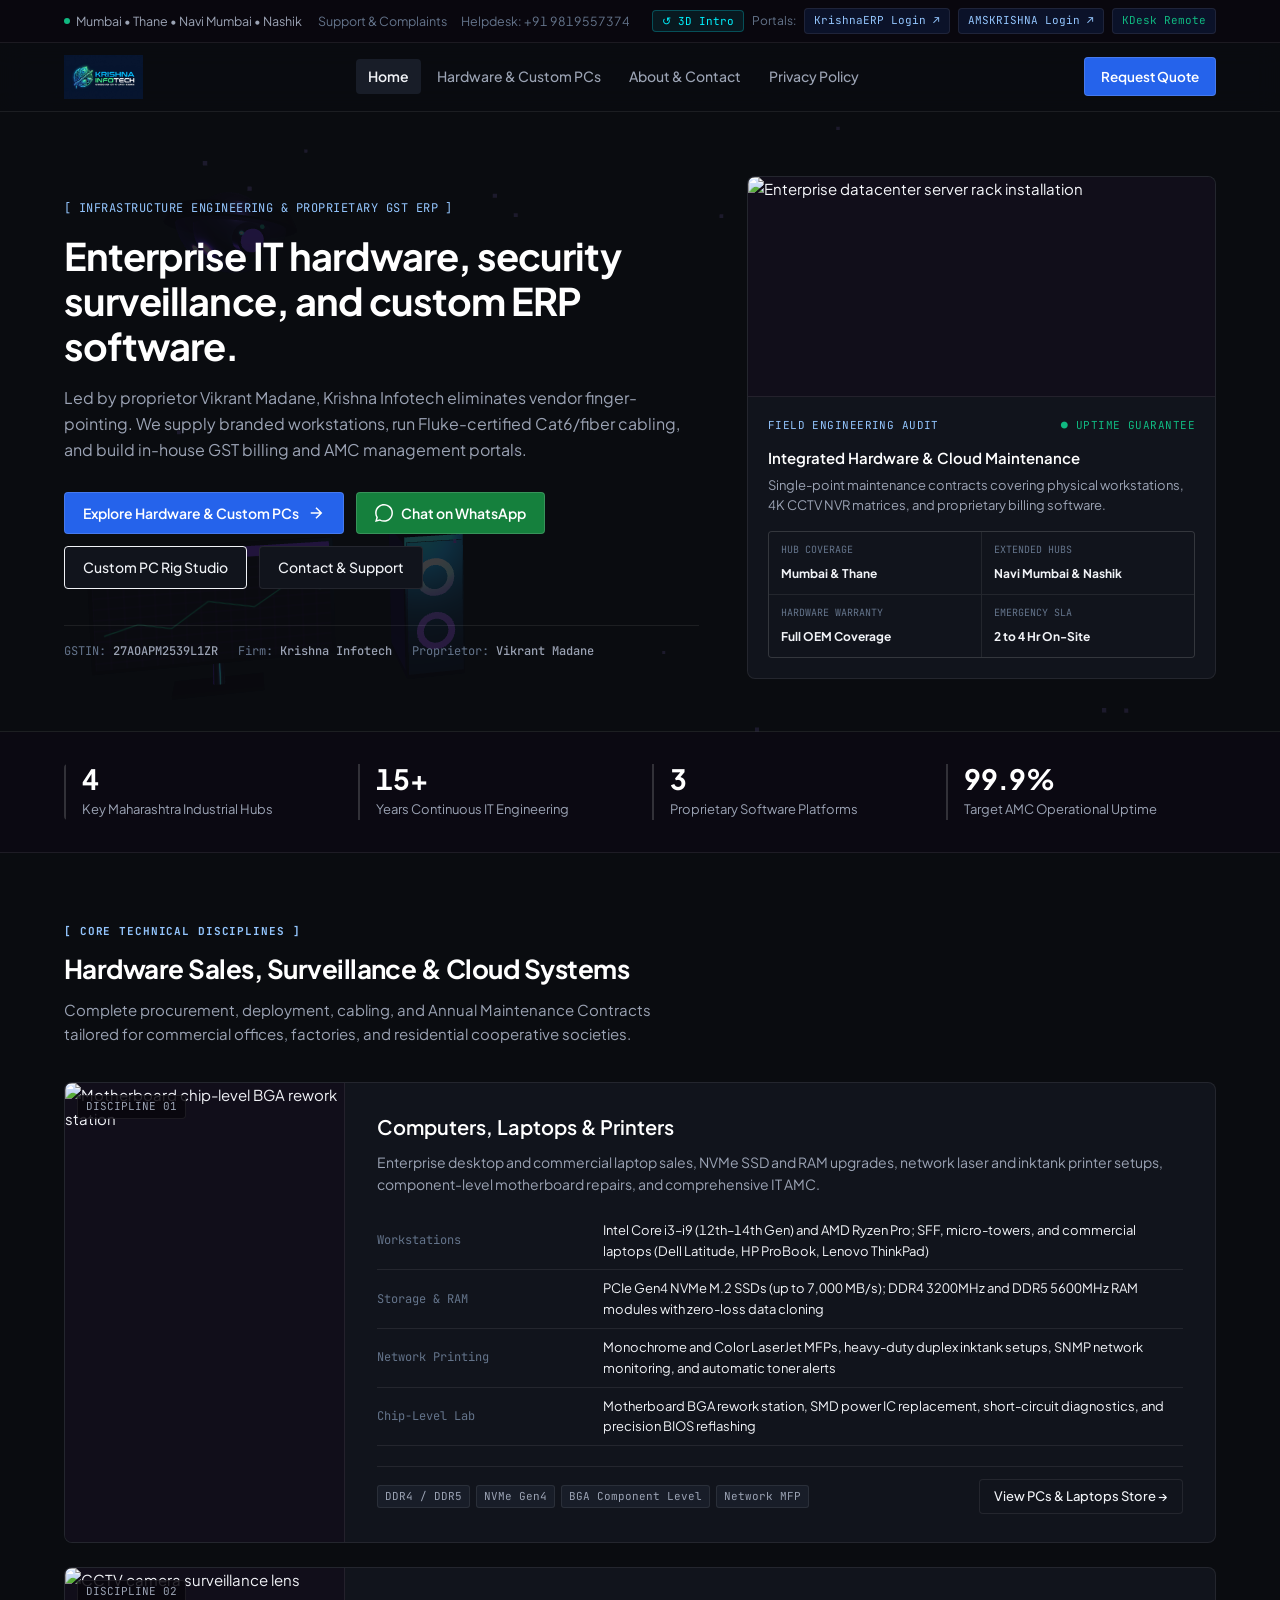
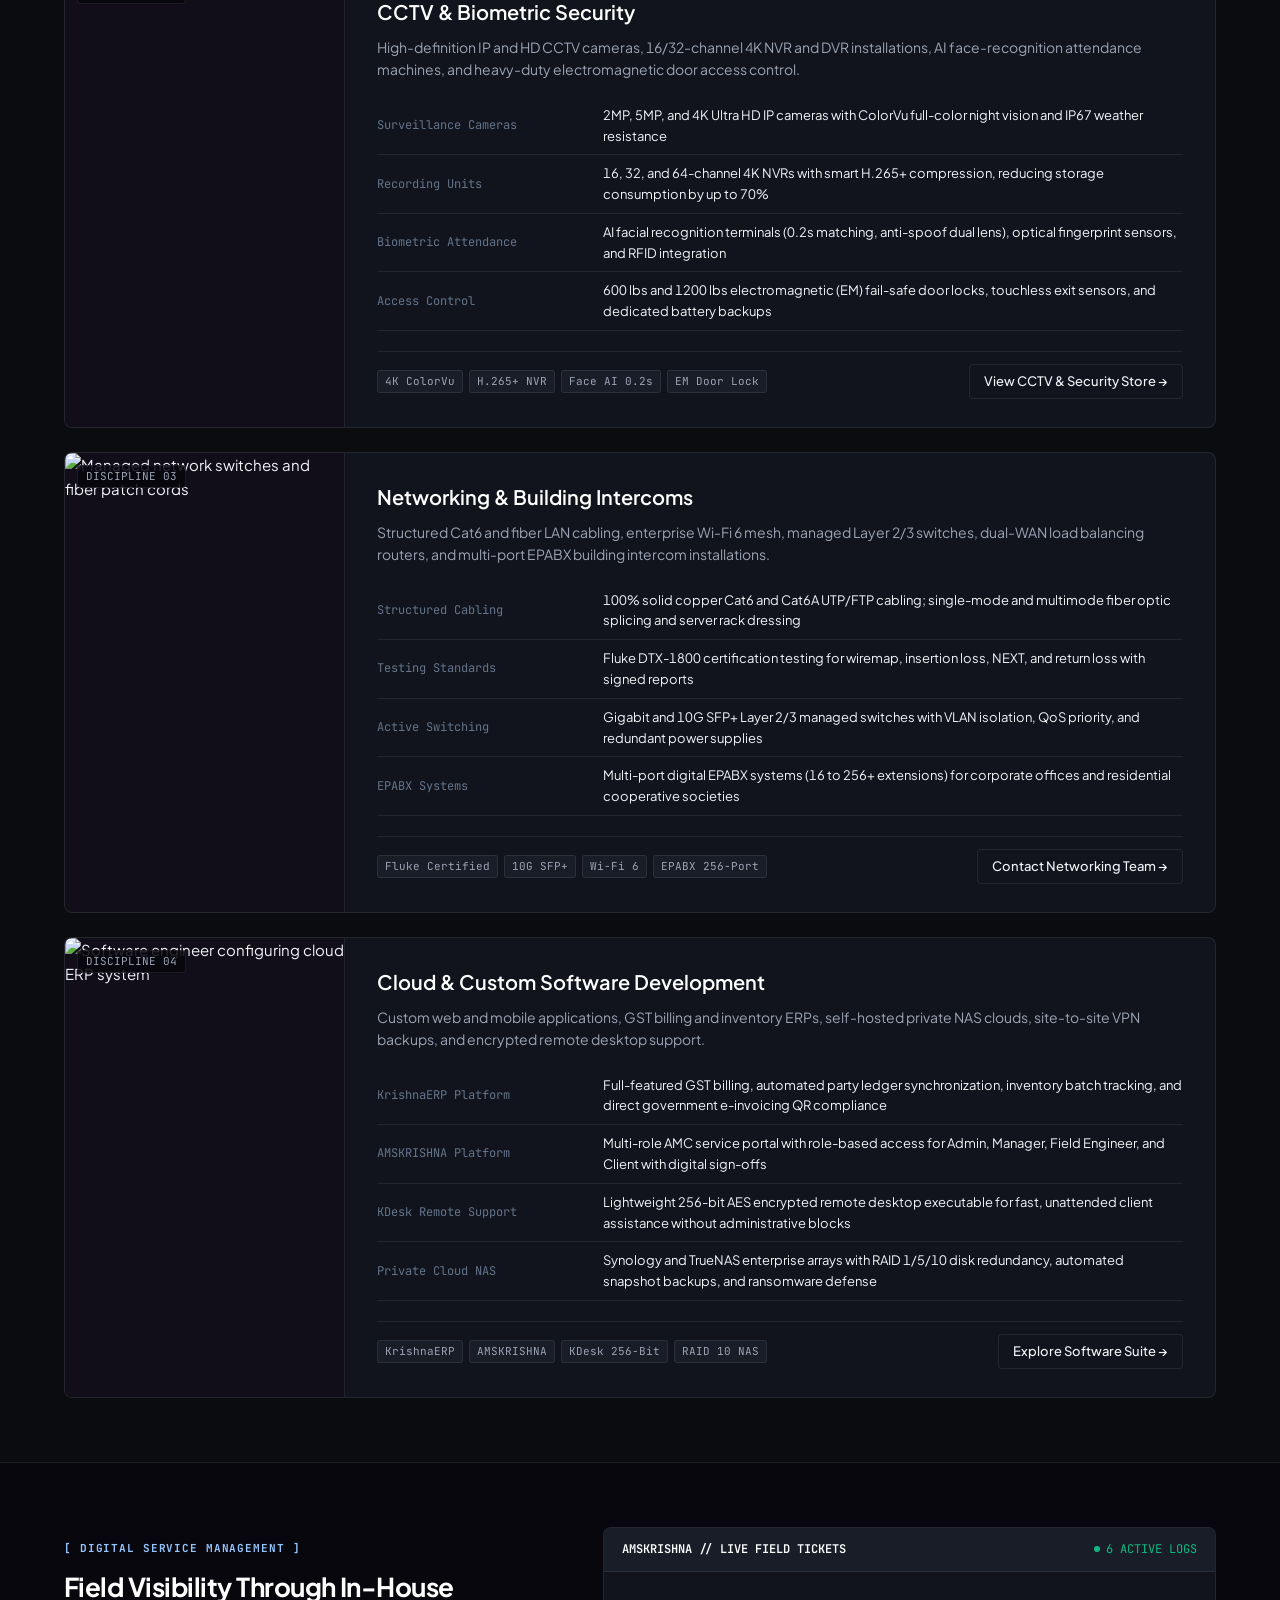
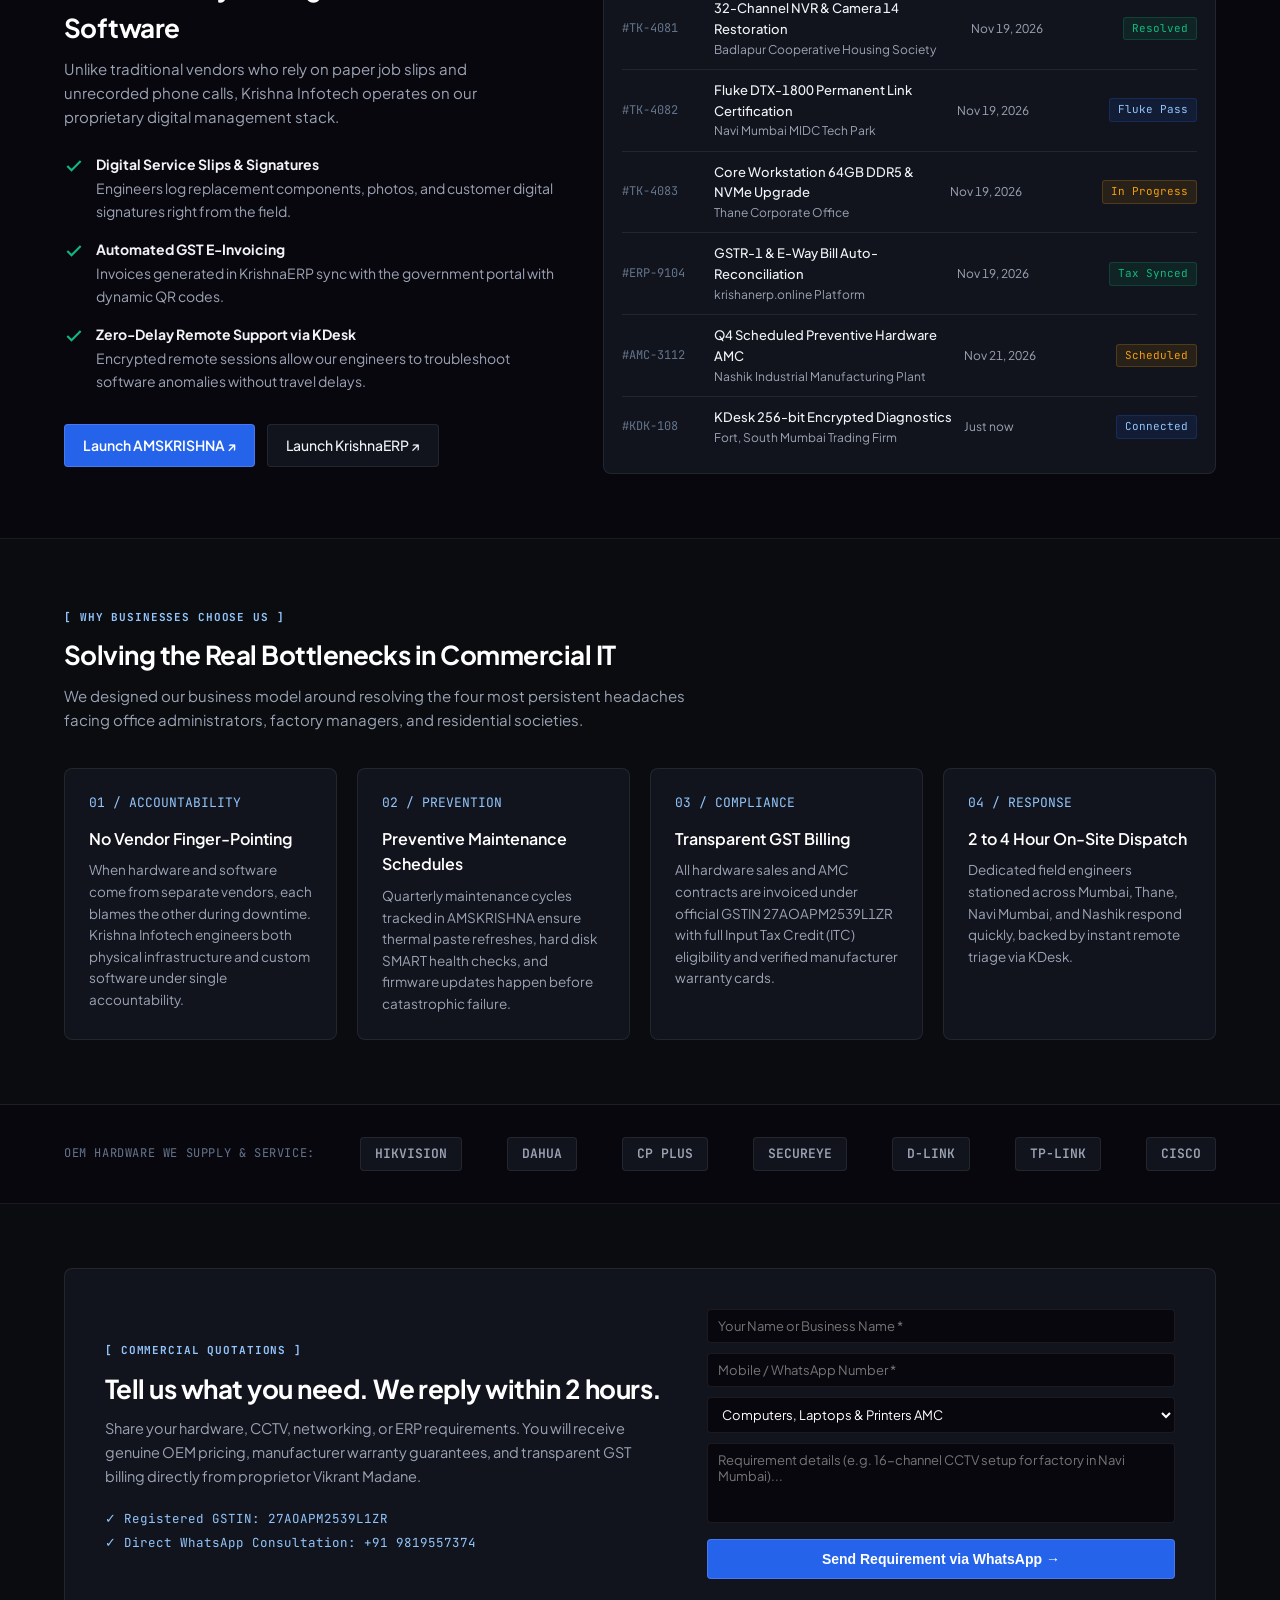
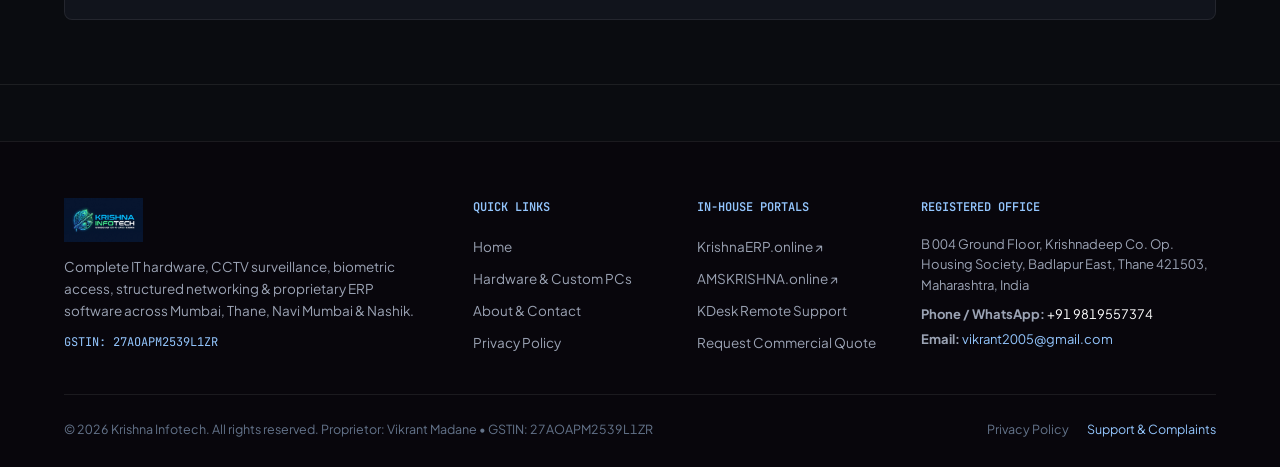
==== commit 1716c8fe: "Refactor UI: apply human-crafted unslop design system with Ink dark neutral ramp, disciplined hairli" ====
--- a/index.html
+++ b/index.html
@@ -103,7 +103,7 @@
               <svg width="18" height="18" viewBox="0 0 24 24" fill="currentColor"><path d="M.057 24l1.687-6.163c-1.041-1.804-1.588-3.849-1.587-5.946.003-6.556 5.338-11.891 11.893-11.891 3.181.001 6.167 1.24 8.413 3.488 2.245 2.248 3.481 5.236 3.48 8.414-.003 6.557-5.338 11.892-11.893 11.892-1.99-.001-3.951-.5-5.688-1.448l-6.305 1.654zm6.597-3.807c1.676.995 3.276 1.591 5.392 1.592 5.448 0 9.886-4.434 9.889-9.885.002-5.462-4.415-9.89-9.881-9.892-5.452 0-9.887 4.434-9.889 9.884-.001 2.225.651 3.891 1.746 5.634l-.999 3.648 3.742-.981z"/></svg>
               Chat on WhatsApp
             </a>
-            <a href="products.html#custom-pc-builder" class="btn-secondary" style="border-color: rgba(124, 58, 237, 0.5); color: var(--accent-ink);">
+            <a href="products.html#custom-pc-builder" class="btn-secondary" style="border-color: var(--border-medium); color: var(--text-primary);">
               Custom PC Rig Studio
             </a>
             <a href="contact.html" class="btn-secondary">
--- a/css/style.css
+++ b/css/style.css
@@ -1,34 +1,34 @@
 /* ==========================================================================
    Krishna Infotech — Enterprise Design System
-   Palette: Tinted Plum Graphite (#0d0b14) & Regal Amethyst (#7c3aed)
+   Palette: Tinted Plum Graphite (#0d0b14) & Regal Amethyst (#2563eb)
    Zero neon halos • Zero gradient text • Quiet chrome • Tabular data
    ========================================================================== */
 
 :root {
-  --bg-primary: #0d0b14;
-  --bg-base: #0d0b14;
-  --bg-secondary: #141120;
-  --bg-surface: #141120;
-  --bg-surface-raised: #1a172a;
-  --bg-surface-hover: #211d35;
-  --bg-card: #141120;
-  --bg-card-hover: #1a172a;
-  --bg-glass: rgba(13, 11, 20, 0.94);
+  --bg-primary: #0a0c10;
+  --bg-base: #0a0c10;
+  --bg-secondary: #11141c;
+  --bg-surface: #11141c;
+  --bg-surface-raised: #181d28;
+  --bg-surface-hover: #1f2535;
+  --bg-card: #11141c;
+  --bg-card-hover: #181d28;
+  --bg-glass: rgba(10, 12, 16, 0.94);
   
-  --border-subtle: #241f36;
-  --border-strong: #362f4e;
-  --border-focus: #7c3aed;
-  --border-accent: #7c3aed;
+  --border-subtle: rgba(255, 255, 255, 0.08);
+  --border-strong: rgba(255, 255, 255, 0.16);
+  --border-focus: #3b82f6;
+  --border-accent: #2563eb;
   
-  --text-main: #f5f3fa;
-  --text-primary: #f5f3fa;
-  --text-secondary: #a39cb8;
-  --text-muted: #6e6782;
+  --text-main: #f1f3f7;
+  --text-primary: #f1f3f7;
+  --text-secondary: #9ba3b4;
+  --text-muted: #64748b;
   
-  --accent: #7c3aed;
-  --accent-hover: #6d28d9;
-  --accent-soft: rgba(124, 58, 237, 0.12);
-  --accent-ink: #c4b5fd;
+  --accent: #2563eb;
+  --accent-hover: #1d4ed8;
+  --accent-soft: rgba(37, 99, 235, 0.12);
+  --accent-ink: #93c5fd;
   
   --semantic-green: #10b981;
   --semantic-green-soft: rgba(16, 185, 129, 0.1);
@@ -89,7 +89,7 @@
   height: 100vh !important;
   z-index: -1 !important;
   pointer-events: none !important;
-  opacity: 0.65;
+  opacity: 0.20;
 }
 
 /* Ensure ALL interactive and textual content is strictly above the 3D background canvas */
@@ -768,9 +768,9 @@
   position: absolute;
   top: 14px;
   right: 14px;
-  background: rgba(124, 58, 237, 0.15);
-  border: 1px solid #7c3aed;
-  color: #c4b5fd;
+  background: rgba(37, 99, 235, 0.15);
+  border: 1px solid #2563eb;
+  color: #93c5fd;
   font-family: var(--font-mono);
   font-size: 10.5px;
   font-weight: 700;
@@ -1436,7 +1436,7 @@
 }
 .portal-tag:hover {
   border-color: var(--border-strong);
-  background: rgba(124, 58, 237, 0.2);
+  background: rgba(37, 99, 235, 0.2);
   color: #ffffff;
 }
 
@@ -1789,7 +1789,7 @@
 .badge-cert {
   background: var(--accent-soft);
   color: var(--accent-ink);
-  border: 1px solid rgba(124, 58, 237, 0.2);
+  border: 1px solid rgba(37, 99, 235, 0.2);
 }
 
 /* Bottlenecks Grid */
@@ -2435,7 +2435,7 @@
   width: 40px;
   height: 40px;
   border-radius: 50%;
-  background: #7c3aed;
+  background: #2563eb;
   color: #ffffff;
   font-weight: 700;
   font-size: 16px;
@@ -2476,7 +2476,7 @@
 }
 
 .email-quotation-header {
-  border-bottom: 2px solid #7c3aed;
+  border-bottom: 2px solid #2563eb;
   padding-bottom: 16px;
   margin-bottom: 20px;
   display: flex;
@@ -2628,7 +2628,7 @@
   background: var(--accent);
   color: #ffffff;
   border-color: var(--accent);
-  box-shadow: 0 4px 14px rgba(124, 58, 237, 0.35);
+  box-shadow: 0 4px 14px rgba(37, 99, 235, 0.35);
 }
 .mode-tab-badge {
   font-family: var(--font-mono);
@@ -2641,8 +2641,8 @@
 
 /* Custom Builder Hero Announcement Banner */
 .custom-builder-banner {
-  background: linear-gradient(135deg, rgba(124, 58, 237, 0.16) 0%, rgba(20, 17, 32, 0.95) 100%);
-  border: 1px solid rgba(124, 58, 237, 0.35);
+  background: linear-gradient(135deg, rgba(37, 99, 235, 0.16) 0%, rgba(20, 17, 32, 0.95) 100%);
+  border: 1px solid rgba(37, 99, 235, 0.35);
   border-radius: var(--radius-md);
   padding: 20px 24px;
   margin-bottom: 28px;
@@ -2715,8 +2715,8 @@
   font-size: 11px;
   font-weight: 700;
   color: var(--accent-ink);
-  background: rgba(124, 58, 237, 0.15);
-  border: 1px solid rgba(124, 58, 237, 0.3);
+  background: rgba(37, 99, 235, 0.15);
+  border: 1px solid rgba(37, 99, 235, 0.3);
   padding: 3px 8px;
   border-radius: var(--radius-sm);
 }
@@ -2758,7 +2758,7 @@
 }
 .component-tile.selected {
   border-color: var(--accent);
-  background: rgba(124, 58, 237, 0.12);
+  background: rgba(37, 99, 235, 0.12);
   box-shadow: 0 0 0 1px var(--accent);
 }
 .tile-top-row {
@@ -2822,8 +2822,8 @@
 }
 .tile-tag.highlight {
   color: var(--accent-ink);
-  border-color: rgba(124, 58, 237, 0.3);
-  background: rgba(124, 58, 237, 0.08);
+  border-color: rgba(37, 99, 235, 0.3);
+  background: rgba(37, 99, 235, 0.08);
 }
 .tile-bottom-row {
   display: flex;
@@ -2909,9 +2909,9 @@
   background: var(--bg-surface-hover);
 }
 .preset-btn.featured {
-  border-color: rgba(124, 58, 237, 0.5);
+  border-color: rgba(37, 99, 235, 0.5);
   color: var(--accent-ink);
-  background: rgba(124, 58, 237, 0.1);
+  background: rgba(37, 99, 235, 0.1);
 }
 
 /* Wattage Meter */
@@ -2937,7 +2937,7 @@
 }
 .wattage-bar-fill {
   height: 100%;
-  background: linear-gradient(90deg, #10b981 0%, #7c3aed 70%, #ef4444 100%);
+  background: linear-gradient(90deg, #10b981 0%, #2563eb 70%, #ef4444 100%);
   width: 60%;
   border-radius: 4px;
   transition: width 0.3s ease;
@@ -3126,7 +3126,7 @@
 .loader-skip-btn:hover {
   background: #00f2fe;
   color: #02040a;
-  box-shadow: 0 0 16px rgba(0, 242, 254, 0.6);
+  box-shadow: 0 4px 16px rgba(0, 0, 0, 0.3);
   border-color: #00f2fe;
 }
 
@@ -3215,7 +3215,7 @@
   height: 8px;
   border-radius: 50%;
   background: #00e676;
-  box-shadow: 0 0 14px #00e676, 0 0 28px #00f2fe;
+  box-shadow: 0 4px 16px rgba(0, 0, 0, 0.3);, 0 0 28px #00f2fe;
   pointer-events: none;
 }
 .laser-orbit-spark.spark-1 {
@@ -3233,7 +3233,7 @@
   border-radius: 50%;
   overflow: hidden;
   border: 2px solid rgba(0, 242, 254, 0.45);
-  box-shadow: 0 0 35px rgba(0, 242, 254, 0.35), inset 0 0 25px rgba(0, 242, 254, 0.2);
+  box-shadow: 0 4px 16px rgba(0, 0, 0, 0.3);, inset 0 0 25px rgba(0, 242, 254, 0.2);
   background: #060e1d;
   transform-style: preserve-3d;
   transition: box-shadow 0.4s ease, border-color 0.4s ease;
@@ -3241,7 +3241,7 @@
 
 .emblem-disc-core.glow-active {
   border-color: #00f2fe;
-  box-shadow: 0 0 50px rgba(0, 242, 254, 0.7), 0 0 80px rgba(0, 230, 118, 0.3);
+  box-shadow: 0 4px 16px rgba(0, 0, 0, 0.3);, 0 0 80px rgba(0, 230, 118, 0.3);
 }
 
 .emblem-img-layer {
@@ -3267,7 +3267,7 @@
   width: 100%;
   height: 2px;
   background: linear-gradient(90deg, transparent, #00f2fe, #00e676, transparent);
-  box-shadow: 0 0 10px #00f2fe;
+  box-shadow: 0 4px 16px rgba(0, 0, 0, 0.3);
   animation: scanDown 2s ease-in-out infinite alternate;
   pointer-events: none;
 }
@@ -3321,7 +3321,7 @@
   height: 12px;
   border-radius: 50%;
   background: #ffffff;
-  box-shadow: 0 0 16px #00f2fe, 0 0 30px #00e676;
+  box-shadow: 0 4px 16px rgba(0, 0, 0, 0.3);, 0 0 30px #00e676;
   pointer-events: none;
   z-index: 5;
   transition: transform 0.05s linear;
@@ -3386,7 +3386,7 @@
   height: 100%;
   width: 0%;
   background: linear-gradient(90deg, #00f2fe 0%, #4facfe 50%, #00e676 100%);
-  box-shadow: 0 0 10px #00f2fe;
+  box-shadow: 0 4px 16px rgba(0, 0, 0, 0.3);
   transition: width 0.03s linear;
 }
 
@@ -3483,7 +3483,7 @@
 /* Sub-navigation Bar */
 .md-subnav-bar {
   background: rgba(18, 14, 28, 0.95);
-  border-bottom: 1px solid rgba(124, 58, 237, 0.2);
+  border-bottom: 1px solid rgba(37, 99, 235, 0.2);
   backdrop-filter: blur(12px);
   position: sticky;
   top: 72px;
@@ -3545,7 +3545,7 @@
 
 .md-subnav-link:hover, .md-subnav-link.active {
   color: #ffffff;
-  background: rgba(124, 58, 237, 0.15);
+  background: rgba(37, 99, 235, 0.15);
 }
 
 .md-subnav-link.sale-pill {
@@ -3585,7 +3585,7 @@
   left: 0;
   width: 60px;
   height: 3px;
-  background: linear-gradient(90deg, #e11d48, #7c3aed);
+  background: linear-gradient(90deg, #e11d48, #2563eb);
   border-radius: 2px;
 }
 
@@ -3636,7 +3636,7 @@
 
 .md-prebuilt-card:hover {
   transform: translateY(-4px);
-  border-color: rgba(124, 58, 237, 0.4);
+  border-color: rgba(37, 99, 235, 0.4);
   box-shadow: 0 14px 30px rgba(0, 0, 0, 0.5);
 }
 
@@ -3782,7 +3782,7 @@
 
 .md-hotsale-card:hover {
   transform: translateY(-4px);
-  border-color: rgba(124, 58, 237, 0.4);
+  border-color: rgba(37, 99, 235, 0.4);
 }
 
 .md-discount-badge {
@@ -3877,7 +3877,7 @@
    ========================================================================== */
 .md-view-build-window {
   background: #110e1a;
-  border: 1px solid rgba(124, 58, 237, 0.35);
+  border: 1px solid rgba(37, 99, 235, 0.35);
   border-radius: var(--radius-lg);
   max-width: 1020px;
   width: 95vw;
@@ -3996,8 +3996,8 @@
 }
 
 .btn-md-customize {
-  background: rgba(124, 58, 237, 0.15);
-  border: 1px solid rgba(124, 58, 237, 0.4);
+  background: rgba(37, 99, 235, 0.15);
+  border: 1px solid rgba(37, 99, 235, 0.4);
   color: var(--accent-ink);
   border-radius: var(--radius-sm);
   padding: 12px 22px;
@@ -4011,7 +4011,7 @@
 }
 
 .btn-md-customize:hover {
-  background: rgba(124, 58, 237, 0.3);
+  background: rgba(37, 99, 235, 0.3);
   border-color: var(--accent);
   color: #ffffff;
 }
@@ -4068,8 +4068,8 @@
 }
 
 .md-comp-row:hover {
-  background: rgba(124, 58, 237, 0.05);
-  border-color: rgba(124, 58, 237, 0.3);
+  background: rgba(37, 99, 235, 0.05);
+  border-color: rgba(37, 99, 235, 0.3);
 }
 
 .md-comp-thumb-box {
@@ -4187,7 +4187,7 @@
   left: 0;
   width: 290px;
   background: rgba(18, 14, 28, 0.98);
-  border: 1px solid rgba(124, 58, 237, 0.3);
+  border: 1px solid rgba(37, 99, 235, 0.3);
   backdrop-filter: blur(20px);
   border-radius: 8px;
   box-shadow: 0 16px 36px rgba(0, 0, 0, 0.6);
@@ -4210,7 +4210,7 @@
 }
 
 .subnav-dropdown-item svg {
-  color: #a78bfa;
+  color: #60a5fa;
   flex-shrink: 0;
 }
 
@@ -4228,12 +4228,12 @@
 }
 
 .subnav-dropdown-item:hover {
-  background: rgba(124, 58, 237, 0.15);
+  background: rgba(37, 99, 235, 0.15);
   color: #ffffff;
 }
 
 .subnav-dropdown-item:hover svg {
-  color: #c4b5fd;
+  color: #93c5fd;
 }
 
 .md-subnav-links {
@@ -4279,8 +4279,8 @@
 
 .md-subnav-link.active {
   color: #ffffff;
-  background: rgba(124, 58, 237, 0.18);
-  border-color: rgba(124, 58, 237, 0.4);
+  background: rgba(37, 99, 235, 0.18);
+  border-color: rgba(37, 99, 235, 0.4);
 }
 
 .md-subnav-link.sale-pill {
@@ -4366,7 +4366,7 @@
   height: 8px;
   background: #f43f5e;
   border-radius: 50%;
-  box-shadow: 0 0 10px #f43f5e;
+  box-shadow: 0 4px 16px rgba(0, 0, 0, 0.3);
   animation: pulse-dot 1.8s infinite;
 }
 
@@ -4380,9 +4380,9 @@
   display: inline-flex;
   align-items: center;
   gap: 8px;
-  background: rgba(124, 58, 237, 0.12);
-  border: 1px solid rgba(124, 58, 237, 0.35);
-  color: #c4b5fd;
+  background: rgba(37, 99, 235, 0.12);
+  border: 1px solid rgba(37, 99, 235, 0.35);
+  color: #93c5fd;
   border-radius: 6px;
   padding: 8px 14px;
   font-size: 12.5px;
@@ -4392,7 +4392,7 @@
 }
 
 .btn-builder-shortcut:hover {
-  background: rgba(124, 58, 237, 0.25);
+  background: rgba(37, 99, 235, 0.25);
   border-color: var(--accent);
   color: #ffffff;
 }
@@ -4432,7 +4432,7 @@
 
 .popular-cat-card:hover {
   transform: translateY(-3px);
-  border-color: rgba(124, 58, 237, 0.4);
+  border-color: rgba(37, 99, 235, 0.4);
   background: #151124;
   box-shadow: 0 10px 24px rgba(0, 0, 0, 0.4);
 }
@@ -4441,12 +4441,12 @@
   width: 44px;
   height: 44px;
   border-radius: 8px;
-  background: rgba(124, 58, 237, 0.12);
-  border: 1px solid rgba(124, 58, 237, 0.25);
+  background: rgba(37, 99, 235, 0.12);
+  border: 1px solid rgba(37, 99, 235, 0.25);
   display: flex;
   align-items: center;
   justify-content: center;
-  color: #c4b5fd;
+  color: #93c5fd;
 }
 
 .pop-cat-info h4 {
@@ -4471,7 +4471,7 @@
 }
 
 .popular-cat-card:hover .pop-cat-arrow {
-  color: #a78bfa;
+  color: #60a5fa;
   transform: translateX(3px);
 }
 
@@ -4493,7 +4493,7 @@
 }
 
 .btn-prebuilt-cart:hover {
-  background: rgba(124, 58, 237, 0.25);
+  background: rgba(37, 99, 235, 0.25);
   border-color: var(--accent);
 }
 
@@ -4558,7 +4558,7 @@
 
 .field-input:focus {
   border-color: var(--accent);
-  box-shadow: 0 0 0 2px rgba(124, 58, 237, 0.25);
+  box-shadow: 0 0 0 2px rgba(37, 99, 235, 0.25);
 }
 
 .field-textarea {
@@ -4633,8 +4633,8 @@
   display: inline-flex;
   align-items: center;
   gap: 8px;
-  background: rgba(124, 58, 237, 0.12);
-  border: 1px solid rgba(124, 58, 237, 0.3);
+  background: rgba(37, 99, 235, 0.12);
+  border: 1px solid rgba(37, 99, 235, 0.3);
   padding: 5px 12px;
   border-radius: 999px;
   font-family: var(--font-mono);
@@ -4695,7 +4695,7 @@
   display: inline-flex;
   align-items: center;
   gap: 10px;
-  background: linear-gradient(135deg, #7c3aed, #6366f1);
+  background: linear-gradient(135deg, #2563eb, #6366f1);
   color: #ffffff;
   border: none;
   border-radius: 8px;
@@ -4703,7 +4703,7 @@
   font-size: 14px;
   font-weight: 700;
   cursor: pointer;
-  box-shadow: 0 4px 18px rgba(124, 58, 237, 0.4);
+  box-shadow: 0 4px 18px rgba(37, 99, 235, 0.4);
   transition: transform 0.2s, box-shadow 0.2s;
   position: relative;
   overflow: hidden;
@@ -4711,7 +4711,7 @@
 
 .btn-dribbble-primary:hover {
   transform: translateY(-2px);
-  box-shadow: 0 8px 24px rgba(124, 58, 237, 0.6);
+  box-shadow: 0 8px 24px rgba(37, 99, 235, 0.6);
 }
 
 .btn-dribbble-secondary {
@@ -4785,7 +4785,7 @@
   left: 20%;
   width: 60%;
   height: 60%;
-  background: radial-gradient(circle, rgba(124, 58, 237, 0.22) 0%, rgba(99, 102, 241, 0.08) 50%, transparent 70%);
+  background: radial-gradient(circle, rgba(37, 99, 235, 0.22) 0%, rgba(99, 102, 241, 0.08) 50%, transparent 70%);
   filter: blur(40px);
   pointer-events: none;
   z-index: 1;
@@ -4805,7 +4805,7 @@
 }
 
 .showcase-card-inner:hover {
-  border-color: rgba(124, 58, 237, 0.45);
+  border-color: rgba(37, 99, 235, 0.45);
 }
 
 .showcase-header {
@@ -4831,7 +4831,7 @@
   height: 7px;
   background: #22c55e;
   border-radius: 50%;
-  box-shadow: 0 0 8px #22c55e;
+  box-shadow: 0 4px 16px rgba(0, 0, 0, 0.3);
   animation: pulse-dot 1.8s infinite;
 }
 
@@ -4888,17 +4888,17 @@
 .hotspot-ping {
   width: 12px;
   height: 12px;
-  background: #7c3aed;
+  background: #2563eb;
   border: 2px solid #ffffff;
   border-radius: 50%;
-  box-shadow: 0 0 12px #7c3aed;
+  box-shadow: 0 4px 16px rgba(0, 0, 0, 0.3);
   cursor: pointer;
   animation: ping 2s cubic-bezier(0, 0, 0.2, 1) infinite;
 }
 
 .hotspot-tooltip {
   background: rgba(14, 11, 23, 0.95);
-  border: 1px solid rgba(124, 58, 237, 0.35);
+  border: 1px solid rgba(37, 99, 235, 0.35);
   backdrop-filter: blur(12px);
   padding: 6px 10px;
   border-radius: 6px;
@@ -4996,8 +4996,8 @@
 }
 
 .dock-btn.active {
-  background: rgba(124, 58, 237, 0.25);
-  border-color: rgba(124, 58, 237, 0.45);
+  background: rgba(37, 99, 235, 0.25);
+  border-color: rgba(37, 99, 235, 0.45);
   color: #ffffff;
 }
 
@@ -5026,7 +5026,7 @@
 }
 
 .btn-spotlight-cart:hover {
-  background: rgba(124, 58, 237, 0.3);
+  background: rgba(37, 99, 235, 0.3);
   border-color: var(--accent);
 }
 
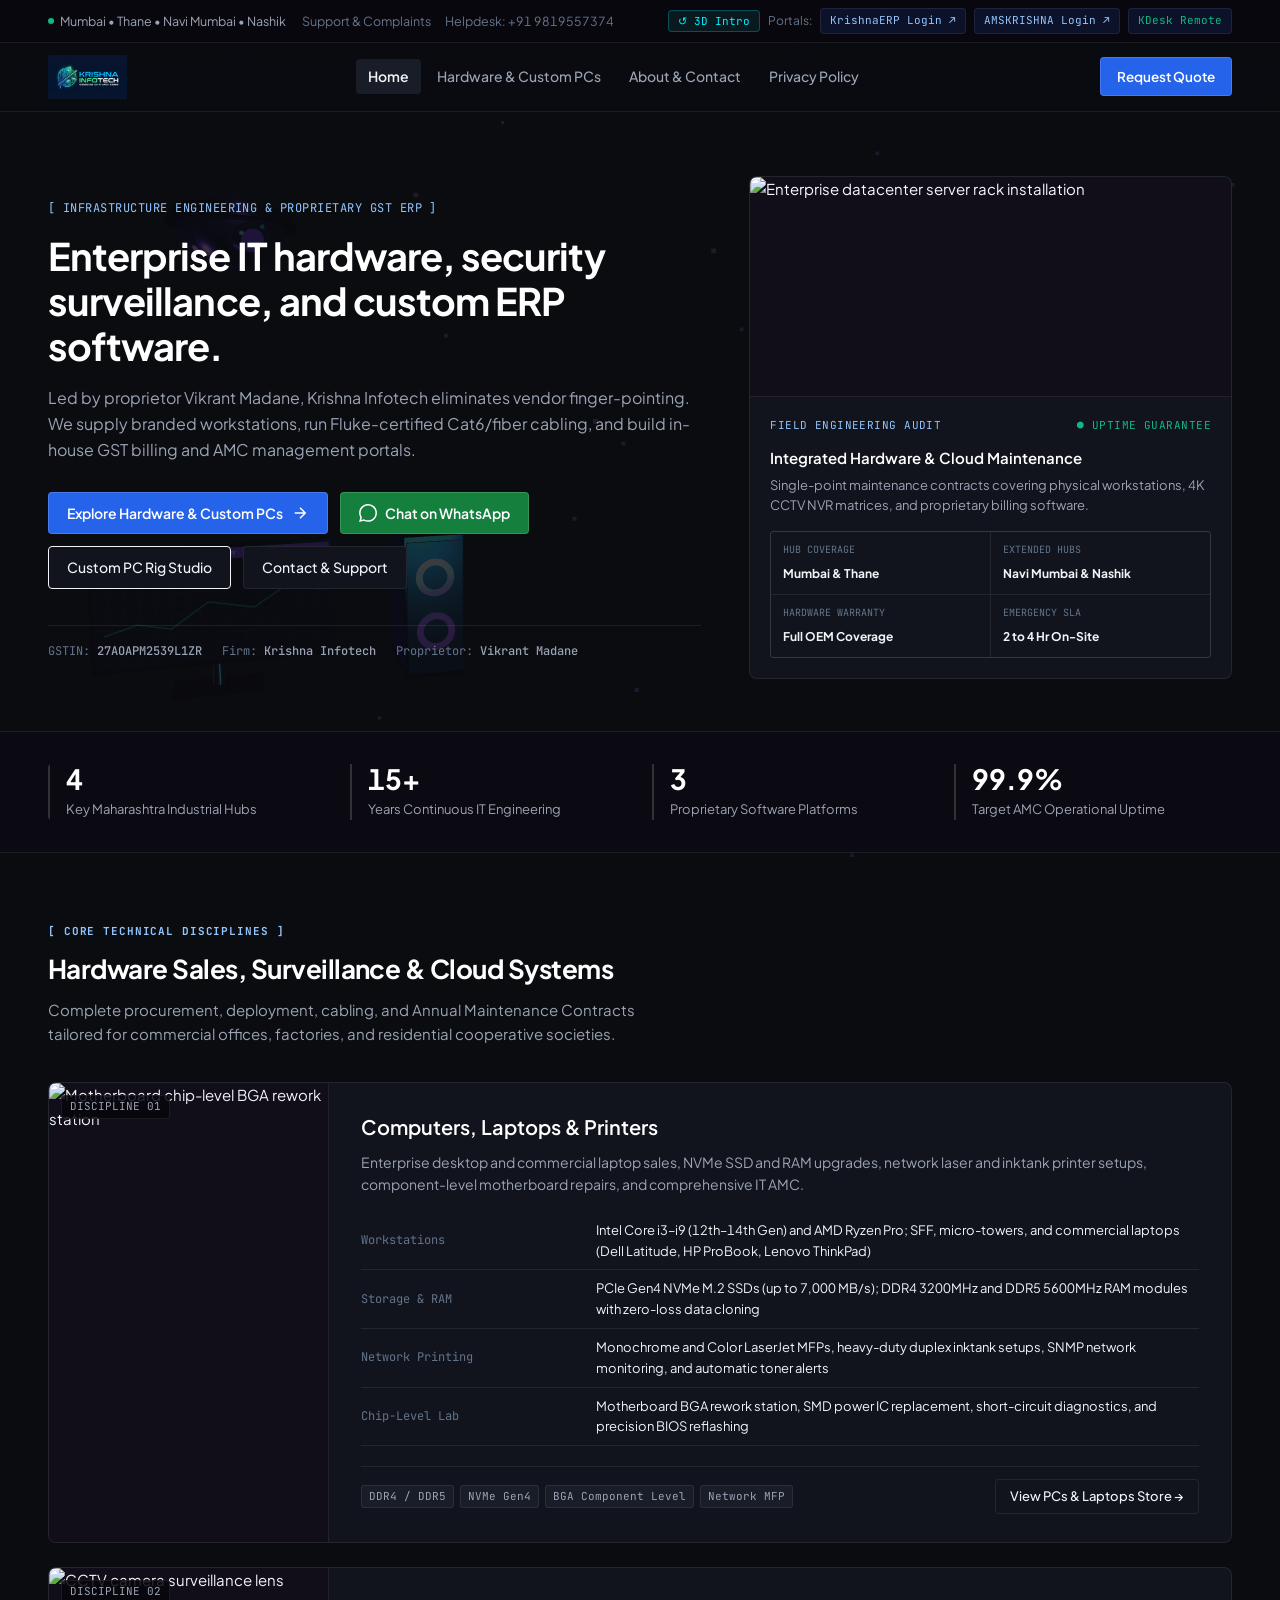
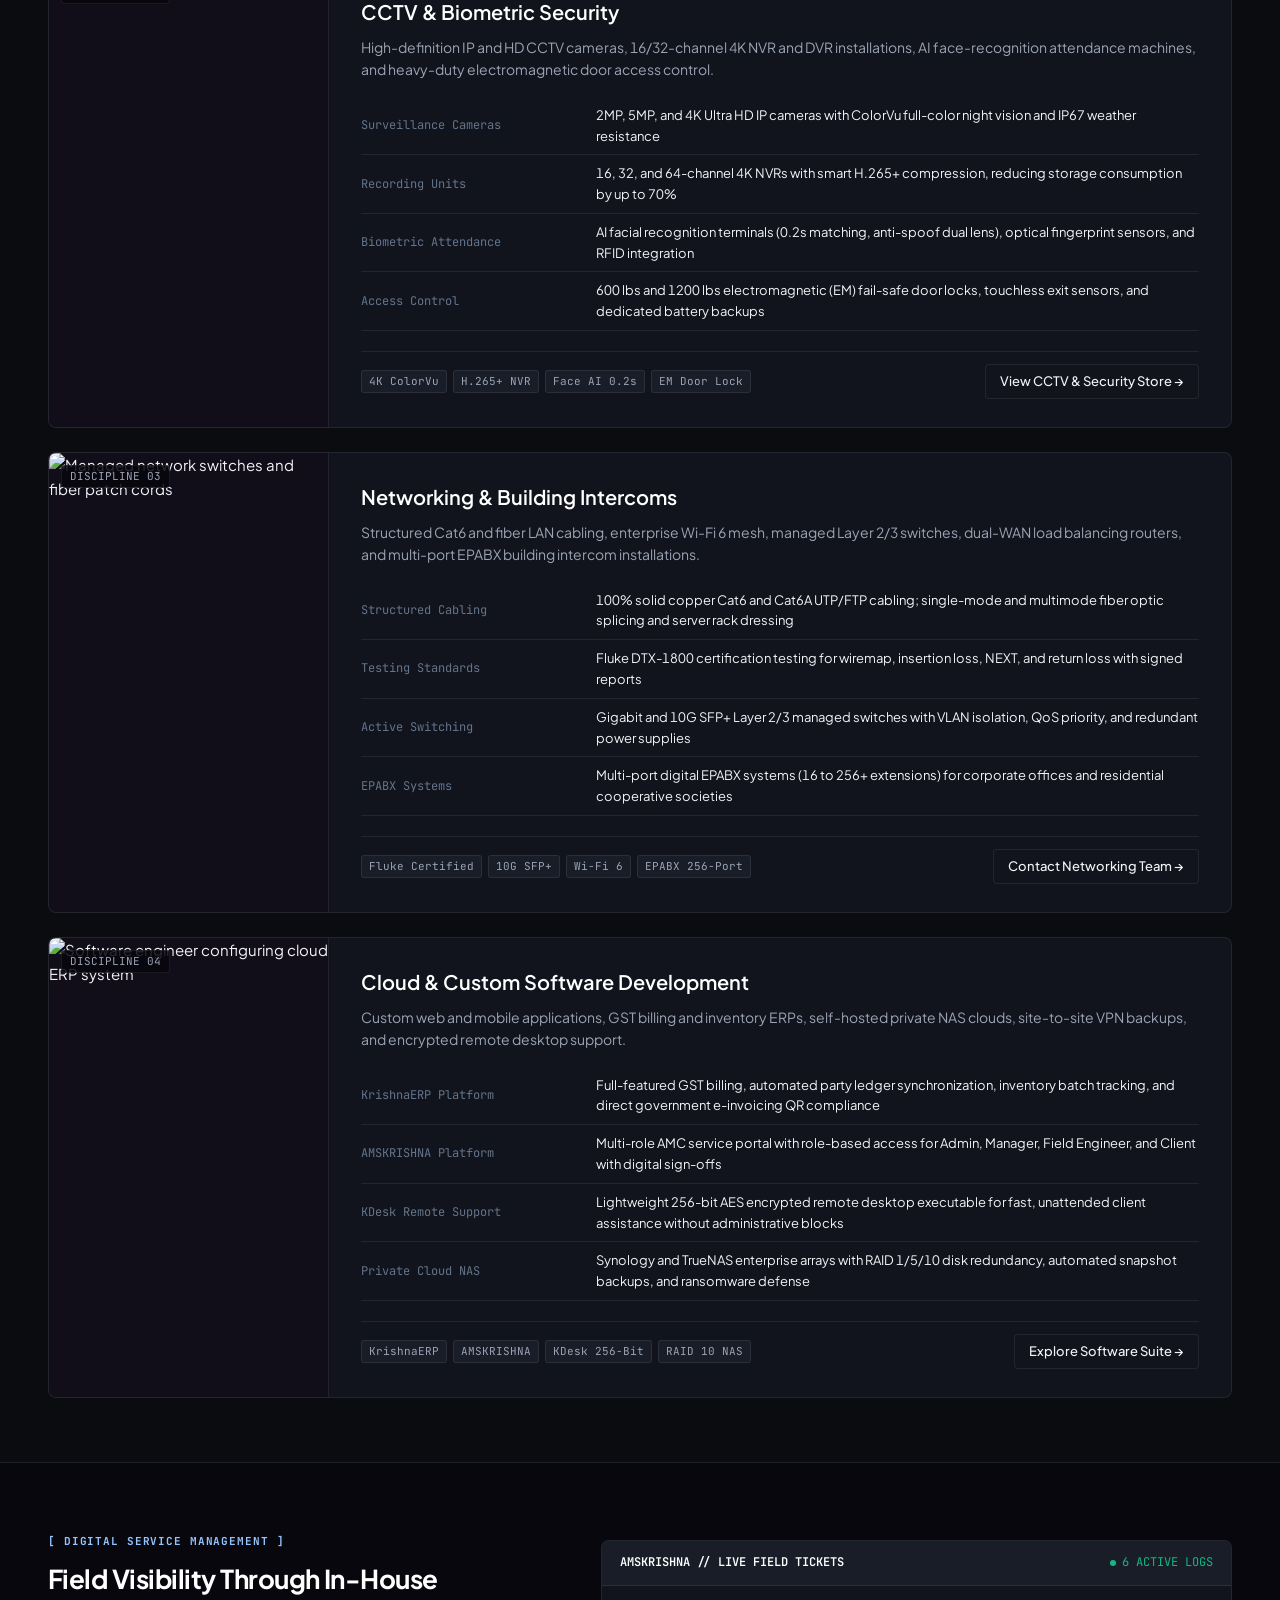
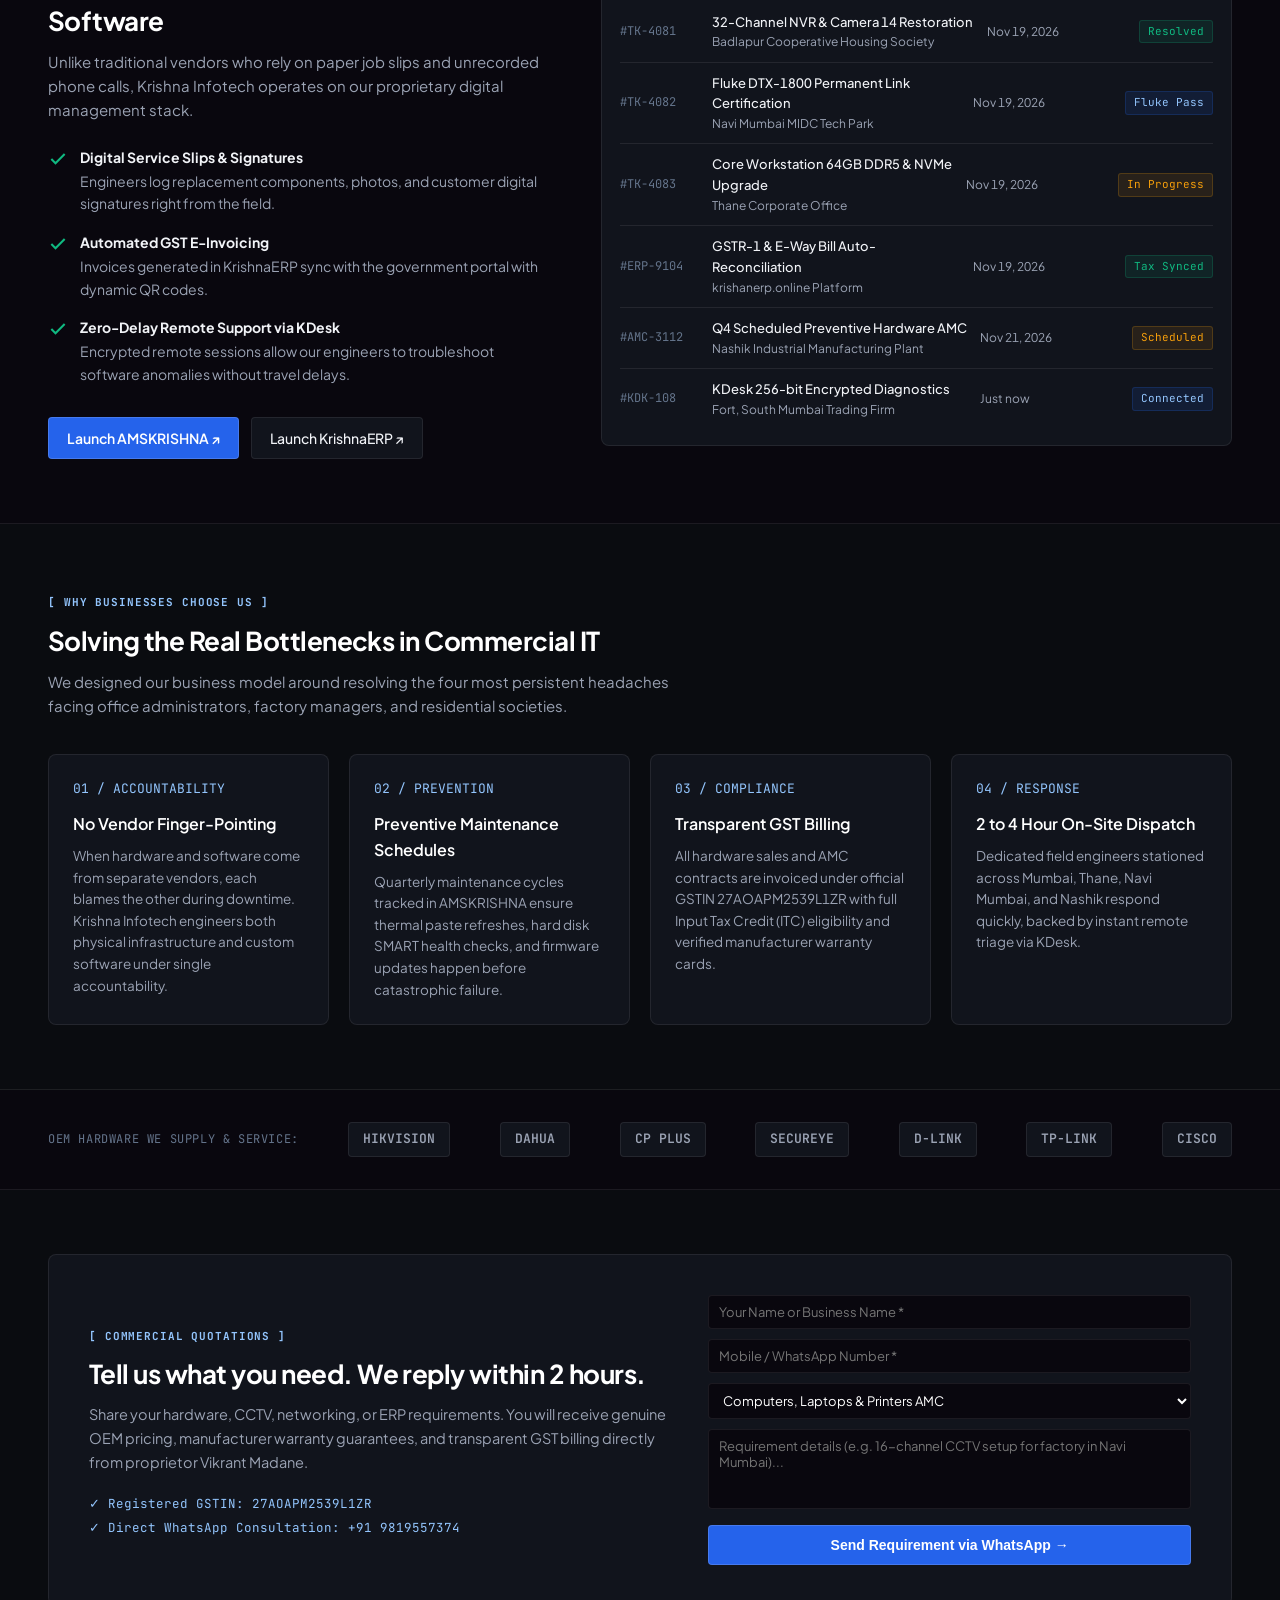
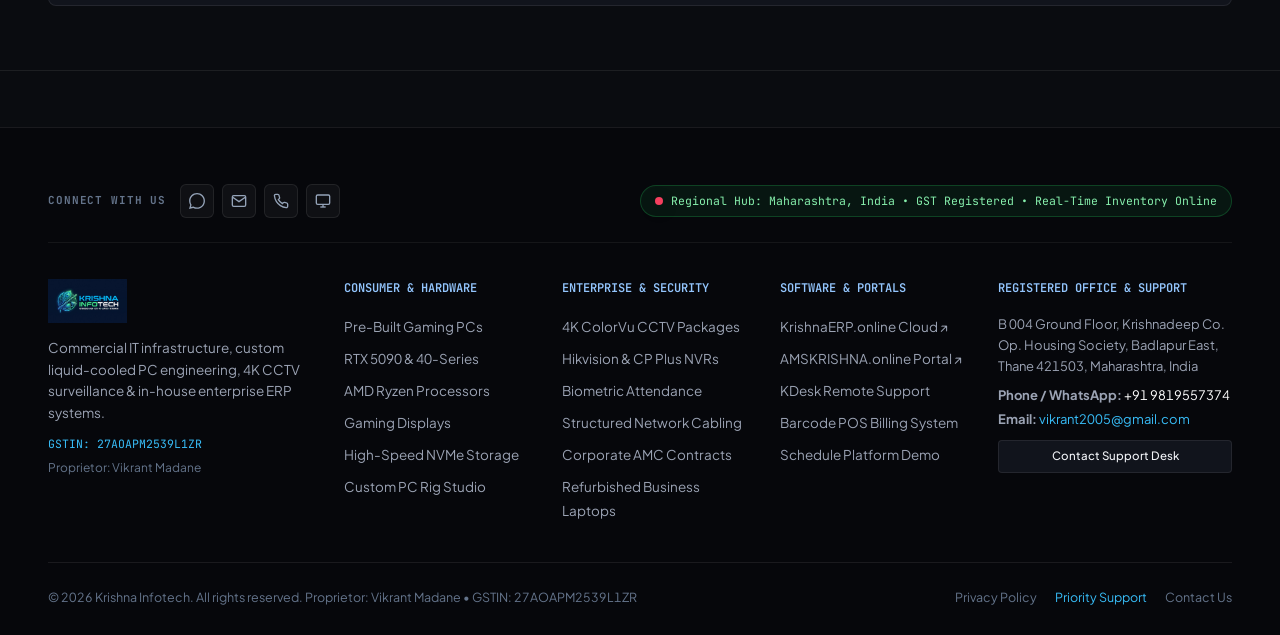
==== commit 61180a66: "feat(layout): full-bleed edge-to-edge layout matching gigabyte consumer reference - Expand container" ====
--- a/index.html
+++ b/index.html
@@ -634,61 +634,118 @@
     </div>
   </div>
 
-  <!-- Site Footer -->
+  <!-- Site Footer: Edge-to-Edge Gigabyte Masterclass Mega Footer -->
   <footer class="site-footer" id="contact">
     <div class="container">
-      <div class="footer-grid">
-        <div>
-          <div style="display: flex; align-items: center; gap: 10px; margin-bottom: 12px;">
+      <!-- Top Strip: Follow Us & Operational Status (Gigabyte Frame 20) -->
+      <div class="footer-top-strip">
+        <div class="footer-social-wrap">
+          <span class="footer-social-title">Connect With Us</span>
+          <div class="footer-social-icons">
+            <a href="https://wa.me/919819557374" target="_blank" class="footer-social-link" title="Official WhatsApp (+91 9819557374)" rel="noopener">
+              <svg width="16" height="16" viewBox="0 0 24 24" fill="currentColor"><path d="M.057 24l1.687-6.163c-1.041-1.804-1.588-3.849-1.587-5.946.003-6.556 5.338-11.891 11.893-11.891 3.181.001 6.167 1.24 8.413 3.488 2.245 2.248 3.481 5.236 3.48 8.414-.003 6.557-5.338 11.892-11.893 11.892-1.99-.001-3.951-.5-5.688-1.448l-6.305 1.654zm6.597-3.807c1.676.995 3.276 1.591 5.392 1.592 5.448 0 9.886-4.434 9.889-9.885.002-5.462-4.415-9.89-9.881-9.892-5.452 0-9.887 4.434-9.889 9.884-.001 2.225.651 3.891 1.746 5.634l-.999 3.648 3.742-.981z"/></svg>
+            </a>
+            <a href="mailto:vikrant2005@gmail.com" class="footer-social-link" title="Direct Email (vikrant2005@gmail.com)">
+              <svg width="16" height="16" viewBox="0 0 24 24" fill="none" stroke="currentColor" stroke-width="2"><path d="M4 4h16c1.1 0 2 .9 2 2v12c0 1.1-.9 2-2 2H4c-1.1 0-2-.9-2-2V6c0-1.1.9-2 2-2z"/><polyline points="22,6 12,13 2,6"/></svg>
+            </a>
+            <a href="tel:+919819557374" class="footer-social-link" title="Call Desk (+91 9819557374)">
+              <svg width="16" height="16" viewBox="0 0 24 24" fill="none" stroke="currentColor" stroke-width="2"><path d="M22 16.92v3a2 2 0 0 1-2.18 2 19.79 19.79 0 0 1-8.63-3.07 19.5 19.5 0 0 1-6-6 19.79 19.79 0 0 1-3.07-8.67A2 2 0 0 1 4.11 2h3a2 2 0 0 1 2 1.72 12.84 12.84 0 0 0 .7 2.81 2 2 0 0 1-.45 2.11L8.09 9.91a16 16 0 0 0 6 6l1.27-1.27a2 2 0 0 1 2.11-.45 12.84 12.84 0 0 0 2.81.7A2 2 0 0 1 22 16.92z"/></svg>
+            </a>
+            <a href="contact.html#kdesk-info" class="footer-social-link" title="KDesk Remote Desktop Support">
+              <svg width="16" height="16" viewBox="0 0 24 24" fill="none" stroke="currentColor" stroke-width="2"><rect x="2" y="3" width="20" height="14" rx="2"/><line x1="8" y1="21" x2="16" y2="21"/><line x1="12" y1="17" x2="12" y2="21"/></svg>
+            </a>
+          </div>
+        </div>
+
+        <div class="footer-status-pill">
+          <span class="live-dot-pulse"></span>
+          <span>Regional Hub: Maharashtra, India &bull; GST Registered &bull; Real-Time Inventory Online</span>
+        </div>
+      </div>
+
+      <!-- 5-Column Mega Grid (Gigabyte Frame 20) -->
+      <div class="footer-mega-grid">
+        <!-- Col 1: Company Profile -->
+        <div>
+          <div style="display: flex; align-items: center; gap: 10px; margin-bottom: 14px;">
             <img src="assets/logo.png" alt="Krishna Infotech Logo" style="height: 44px; width: auto;">
           </div>
-          <p class="footer-brand-desc">
-            Complete IT hardware, CCTV surveillance, biometric access, structured networking &amp; proprietary ERP software across Mumbai, Thane, Navi Mumbai &amp; Nashik.
+          <p class="footer-brand-desc" style="margin-top: 0; margin-bottom: 12px;">
+            Commercial IT infrastructure, custom liquid-cooled PC engineering, 4K CCTV surveillance &amp; in-house enterprise ERP systems.
           </p>
-          <div style="font-family: var(--font-mono); font-size: 12px; color: var(--accent-ink); margin-top: 12px;">
+          <div style="font-family: var(--font-mono); font-size: 11.5px; color: #38bdf8; margin-bottom: 4px;">
             GSTIN: 27AOAPM2539L1ZR
           </div>
-        </div>
-
-        <div>
-          <h4 class="footer-col-title">Quick Links</h4>
+          <div style="font-size: 12px; color: var(--text-muted);">
+            Proprietor: Vikrant Madane
+          </div>
+        </div>
+
+        <!-- Col 2: Consumer & Hardware -->
+        <div>
+          <h4 class="footer-col-title">Consumer &amp; Hardware</h4>
           <ul class="footer-links">
-            <li><a href="index.html">Home</a></li>
-            <li><a href="products.html">Hardware &amp; Custom PCs</a></li>
-            <li><a href="contact.html">About &amp; Contact</a></li>
-            <li><a href="privacy-policy.html">Privacy Policy</a></li>
+            <li><a href="products.html#prebuilt-section">Pre-Built Gaming PCs</a></li>
+            <li><a href="products.html">RTX 5090 &amp; 40-Series</a></li>
+            <li><a href="products.html">AMD Ryzen Processors</a></li>
+            <li><a href="products.html">Gaming Displays</a></li>
+            <li><a href="products.html">High-Speed NVMe Storage</a></li>
+            <li><a href="products.html#custom-builder-section">Custom PC Rig Studio</a></li>
           </ul>
         </div>
 
-        <div>
-          <h4 class="footer-col-title">In-House Portals</h4>
+        <!-- Col 3: Enterprise & Security -->
+        <div>
+          <h4 class="footer-col-title">Enterprise &amp; Security</h4>
           <ul class="footer-links">
-            <li><a href="https://krishanerp.online/" target="_blank" rel="noopener">KrishnaERP.online ↗</a></li>
-            <li><a href="https://amskrishna.online/" target="_blank" rel="noopener">AMSKRISHNA.online ↗</a></li>
+            <li><a href="products.html">4K ColorVu CCTV Packages</a></li>
+            <li><a href="products.html">Hikvision &amp; CP Plus NVRs</a></li>
+            <li><a href="#services">Biometric Attendance</a></li>
+            <li><a href="#services">Structured Network Cabling</a></li>
+            <li><a href="contact.html">Corporate AMC Contracts</a></li>
+            <li><a href="products.html">Refurbished Business Laptops</a></li>
+          </ul>
+        </div>
+
+        <!-- Col 4: Proprietary Software -->
+        <div>
+          <h4 class="footer-col-title">Software &amp; Portals</h4>
+          <ul class="footer-links">
+            <li><a href="https://krishanerp.online/" target="_blank" rel="noopener">KrishnaERP.online Cloud ↗</a></li>
+            <li><a href="https://amskrishna.online/" target="_blank" rel="noopener">AMSKRISHNA.online Portal ↗</a></li>
             <li><a href="contact.html#kdesk-info">KDesk Remote Support</a></li>
-            <li><a href="#quote-section">Request Commercial Quote</a></li>
+            <li><a href="products.html">Barcode POS Billing System</a></li>
+            <li><a href="contact.html">Schedule Platform Demo</a></li>
           </ul>
         </div>
 
-        <div>
-          <h4 class="footer-col-title">Registered Office</h4>
+        <!-- Col 5: Registered Office & Support -->
+        <div>
+          <h4 class="footer-col-title">Registered Office &amp; Support</h4>
           <p style="font-size: 13px; color: var(--text-secondary); line-height: 1.6; margin-bottom: 8px;">
             B 004 Ground Floor, Krishnadeep Co. Op. Housing Society, Badlapur East, Thane 421503, Maharashtra, India
           </p>
           <p style="font-size: 13px; color: var(--text-secondary); margin-bottom: 4px;">
             <strong>Phone / WhatsApp:</strong> <a href="tel:+919819557374" style="color: #fff; text-decoration: none;">+91 9819557374</a>
           </p>
-          <p style="font-size: 13px; color: var(--text-secondary);">
-            <strong>Email:</strong> <a href="mailto:vikrant2005@gmail.com" style="color: var(--accent-ink); text-decoration: none;">vikrant2005@gmail.com</a>
+          <p style="font-size: 13px; color: var(--text-secondary); margin-bottom: 8px;">
+            <strong>Email:</strong> <a href="mailto:vikrant2005@gmail.com" style="color: #38bdf8; text-decoration: none;">vikrant2005@gmail.com</a>
           </p>
-        </div>
-      </div>
-
+          <div style="margin-top: 10px;">
+            <a href="contact.html" class="btn-secondary" style="padding: 6px 12px; font-size: 11.5px; width: 100%; justify-content: center; display: inline-flex;">
+              Contact Support Desk
+            </a>
+          </div>
+        </div>
+      </div>
+
+      <!-- Footer Bottom Legal Strip -->
       <div class="footer-bottom">
-        <div>© 2026 Krishna Infotech. All rights reserved. Proprietor: Vikrant Madane • GSTIN: 27AOAPM2539L1ZR</div>
+        <div>&copy; 2026 Krishna Infotech. All rights reserved. Proprietor: Vikrant Madane &bull; GSTIN: 27AOAPM2539L1ZR</div>
         <div>
           <a href="privacy-policy.html" style="color: var(--text-muted); text-decoration: none; margin-left: 16px;">Privacy Policy</a>
-          <a href="#complaints" onclick="openModal('complaint-modal'); return false;" style="color: var(--accent-ink); text-decoration: none; margin-left: 16px;">Support &amp; Complaints</a>
+          <a href="contact.html" style="color: #38bdf8; text-decoration: none; margin-left: 16px;">Priority Support</a>
+          <a href="contact.html" style="color: var(--text-muted); text-decoration: none; margin-left: 16px;">Contact Us</a>
         </div>
       </div>
     </div>
--- a/css/style.css
+++ b/css/style.css
@@ -153,12 +153,24 @@
   pointer-events: none;
 }
 
-/* Container */
+/* Container — Full-Bleed End-to-End Edge Architecture */
 .container {
   width: 100%;
-  max-width: 1200px;
+  max-width: 100%;
   margin: 0 auto;
-  padding: 0 24px;
+  padding: 0 48px;
+}
+
+@media (max-width: 1200px) {
+  .container {
+    padding: 0 28px;
+  }
+}
+
+@media (max-width: 768px) {
+  .container {
+    padding: 0 16px;
+  }
 }
 
 /* Header & Navigation */
@@ -1264,10 +1276,97 @@
 
 /* Footer */
 .site-footer {
-  border-top: 1px solid var(--border-subtle);
-  background: #08060c;
+  border-top: 1px solid rgba(255, 255, 255, 0.08);
+  background: #06070b;
   padding: 56px 0 28px;
   margin-top: 56px;
+  width: 100%;
+}
+
+.footer-top-strip {
+  display: flex;
+  justify-content: space-between;
+  align-items: center;
+  padding-bottom: 24px;
+  margin-bottom: 36px;
+  border-bottom: 1px solid rgba(255, 255, 255, 0.06);
+  flex-wrap: wrap;
+  gap: 16px;
+}
+
+.footer-social-wrap {
+  display: flex;
+  align-items: center;
+  gap: 14px;
+}
+
+.footer-social-title {
+  font-family: var(--font-mono);
+  font-size: 11px;
+  text-transform: uppercase;
+  color: var(--text-muted);
+  font-weight: 700;
+  letter-spacing: 0.08em;
+}
+
+.footer-social-icons {
+  display: flex;
+  align-items: center;
+  gap: 8px;
+}
+
+.footer-social-link {
+  width: 34px;
+  height: 34px;
+  border-radius: 6px;
+  background: rgba(255, 255, 255, 0.04);
+  border: 1px solid rgba(255, 255, 255, 0.08);
+  display: inline-flex;
+  align-items: center;
+  justify-content: center;
+  color: #94a3b8;
+  transition: all 0.15s;
+  text-decoration: none;
+}
+
+.footer-social-link:hover {
+  background: rgba(56, 189, 248, 0.15);
+  border-color: #38bdf8;
+  color: #ffffff;
+  transform: translateY(-2px);
+}
+
+.footer-status-pill {
+  display: inline-flex;
+  align-items: center;
+  gap: 8px;
+  padding: 6px 14px;
+  border-radius: 999px;
+  background: rgba(34, 197, 94, 0.08);
+  border: 1px solid rgba(34, 197, 94, 0.25);
+  font-family: var(--font-mono);
+  font-size: 11.5px;
+  color: #86efac;
+}
+
+.footer-mega-grid {
+  display: grid;
+  grid-template-columns: 1.5fr 1.05fr 1.05fr 1.05fr 1.35fr;
+  gap: 36px;
+  margin-bottom: 40px;
+}
+
+@media (max-width: 1200px) {
+  .footer-mega-grid {
+    grid-template-columns: repeat(3, 1fr);
+  }
+}
+
+@media (max-width: 768px) {
+  .footer-mega-grid {
+    grid-template-columns: 1fr;
+    gap: 28px;
+  }
 }
 
 .footer-grid {
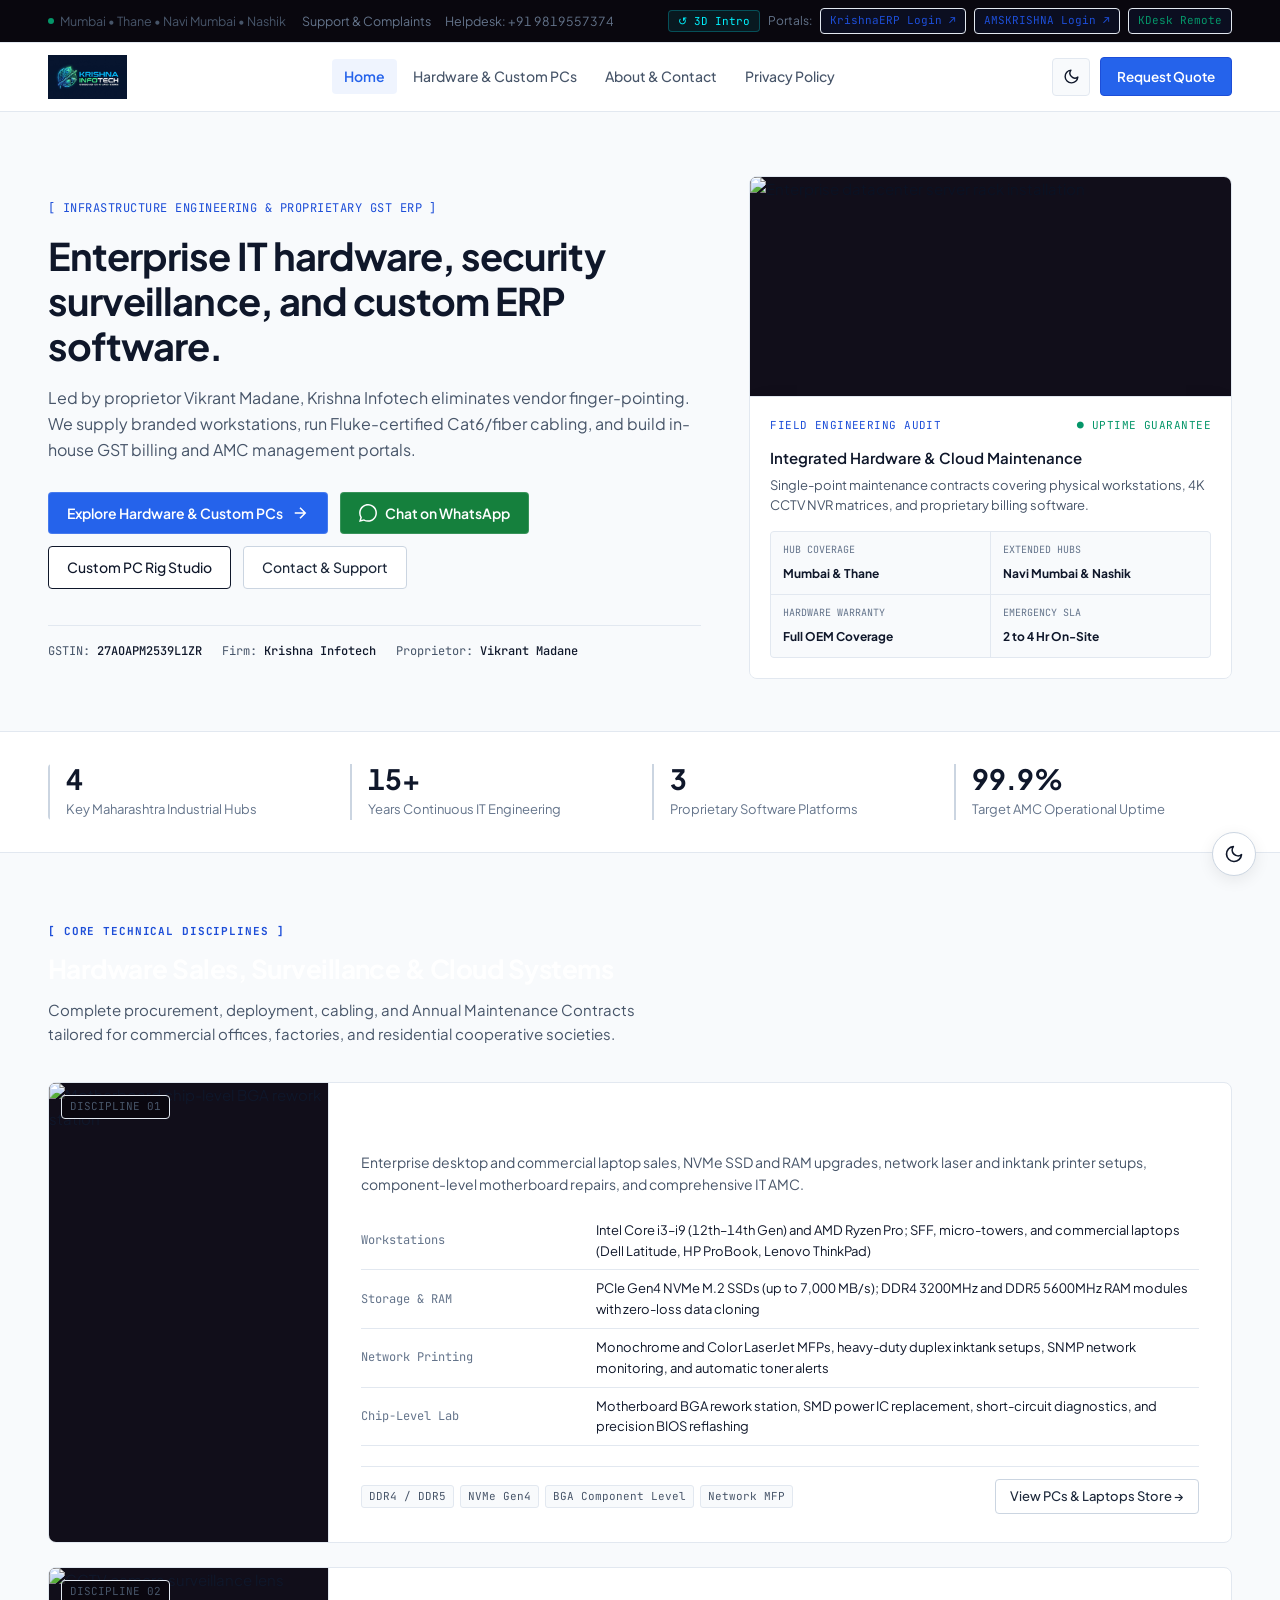
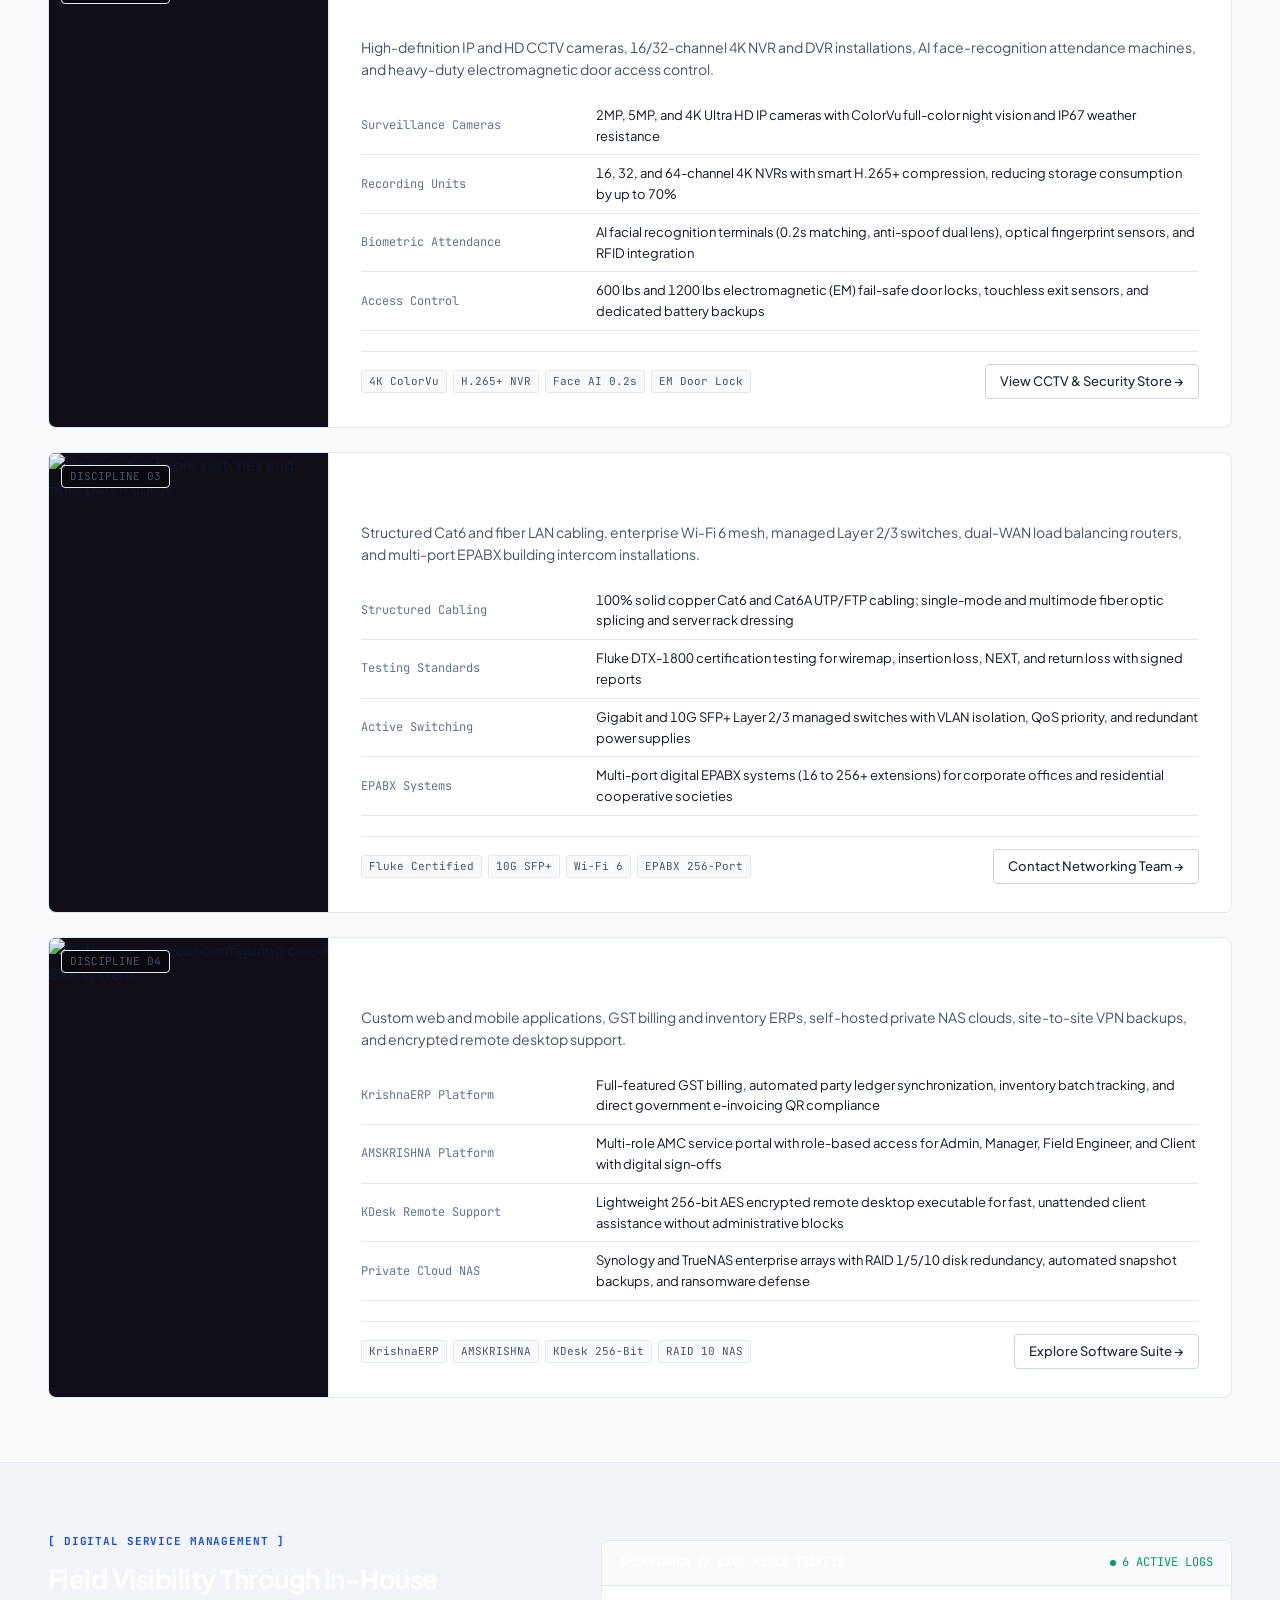
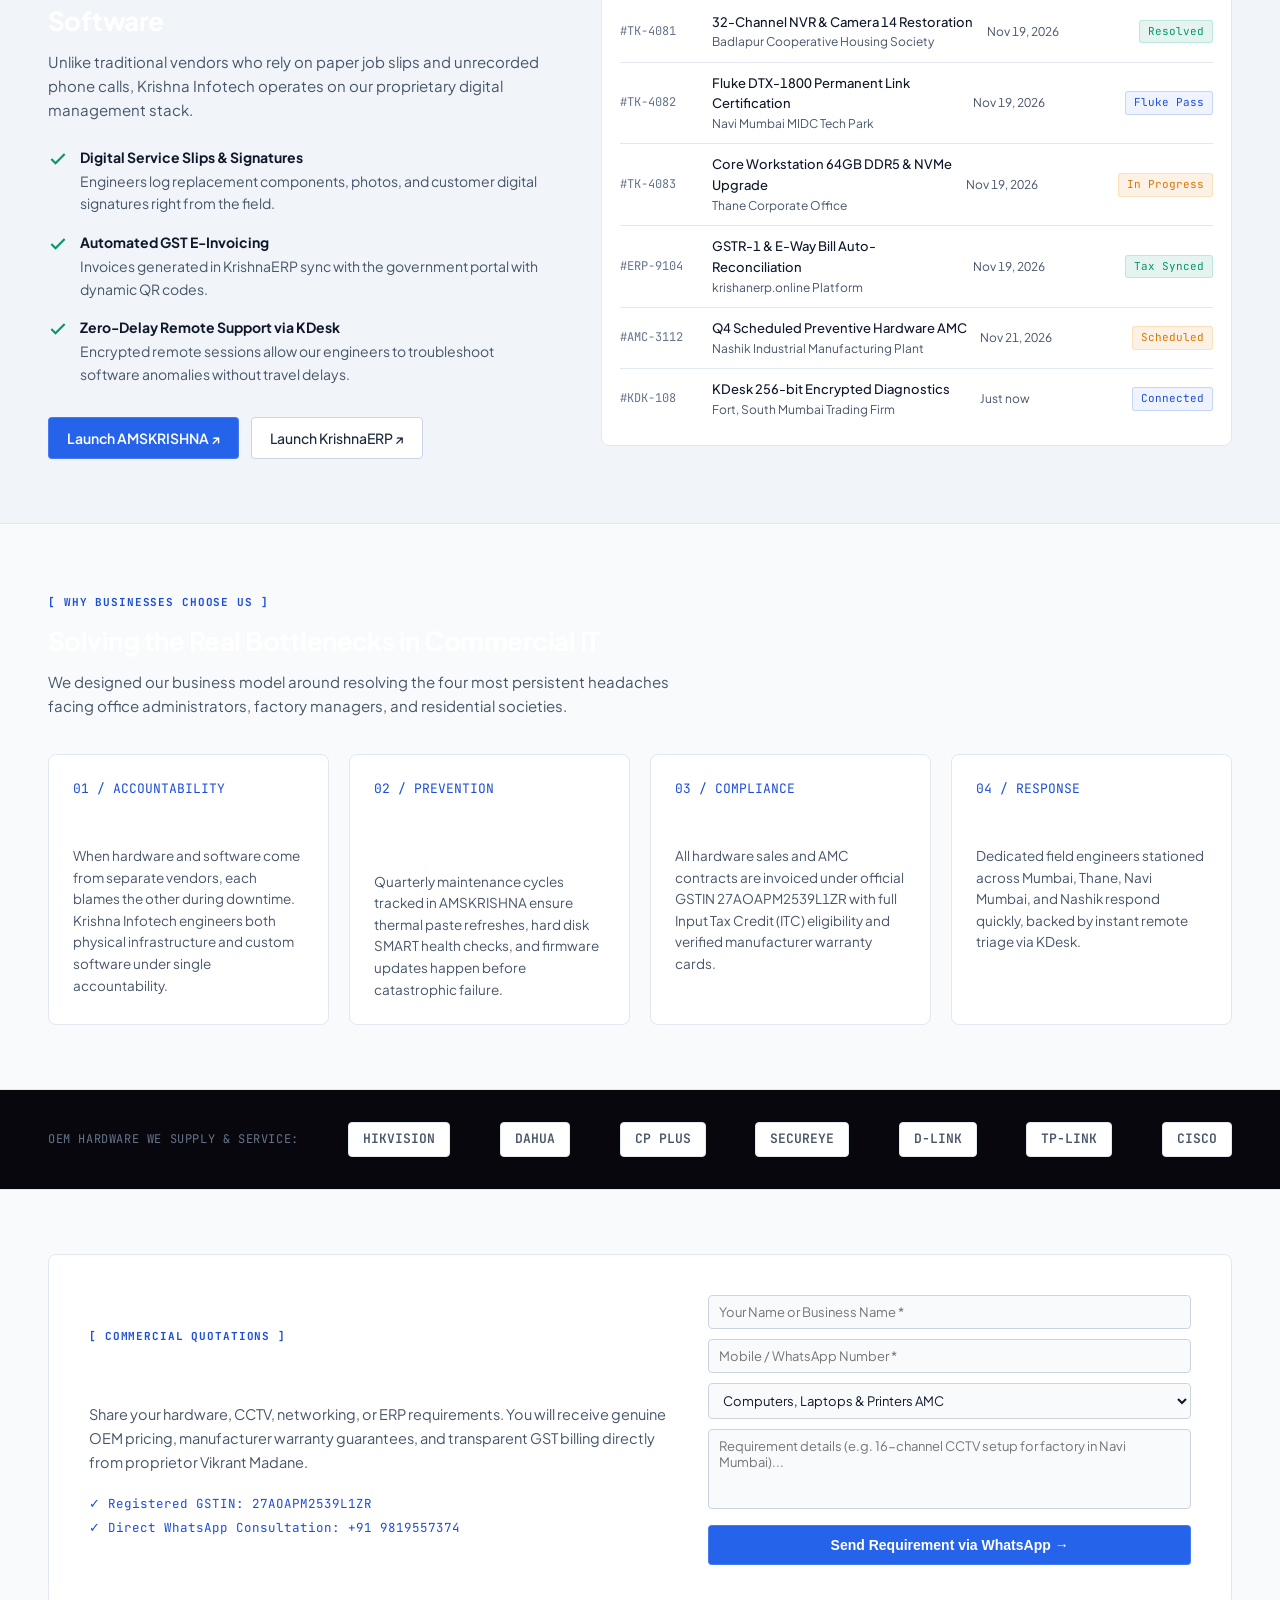
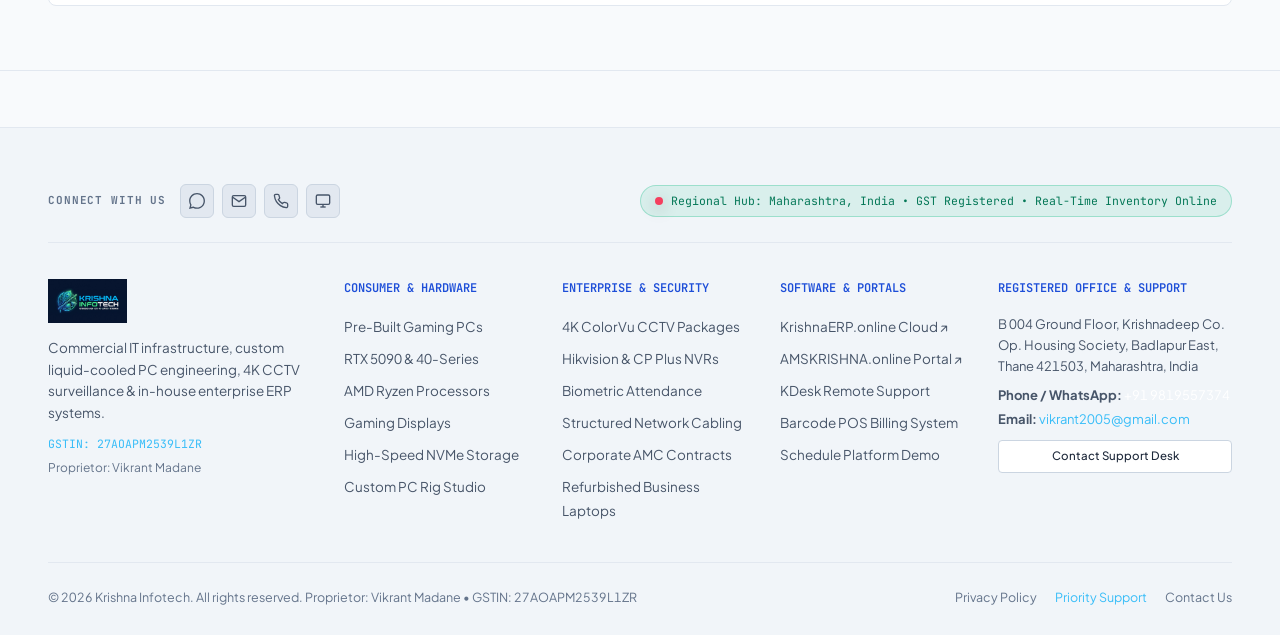
==== commit a3f3567d: "feat(theme): add persistent dark/light mode toggle with zero-FOUC architecture - Add theme toggle bu" ====
--- a/index.html
+++ b/index.html
@@ -10,6 +10,19 @@
   <link rel="preconnect" href="https://fonts.gstatic.com" crossorigin>
   <link href="https://fonts.googleapis.com/css2?family=JetBrains+Mono:wght@400;500;600&family=Plus+Jakarta+Sans:wght@400;500;600;700;800&display=swap" rel="stylesheet">
   <link rel="stylesheet" href="css/style.css">
+  <!-- Pre-render Theme Determination to Eliminate Flash of Dark/Light Theme -->
+  <script>
+    (function() {
+      try {
+        var s = localStorage.getItem('krishna_theme');
+        if (s === 'light' || (!s && window.matchMedia && window.matchMedia('(prefers-color-scheme: light)').matches)) {
+          document.documentElement.setAttribute('data-theme', 'light');
+        } else {
+          document.documentElement.setAttribute('data-theme', 'dark');
+        }
+      } catch (e) {}
+    })();
+  </script>
 </head>
 <body>
 
@@ -55,14 +68,26 @@
         <a href="privacy-policy.html" class="nav-link">Privacy Policy</a>
       </nav>
 
-      <a href="#quote-section" class="header-cta">
-        Request Quote
-      </a>
-
-      <!-- Mobile Hamburger Button -->
-      <button class="mobile-toggle" aria-label="Toggle Navigation">
-        <svg width="24" height="24" fill="none" stroke="currentColor" stroke-width="2" viewBox="0 0 24 24"><path d="M4 6h16M4 12h16M4 18h16"/></svg>
-      </button>
+      <div style="display: flex; align-items: center; gap: 10px;">
+        <!-- Theme Toggle Button (Dark / Light Mode) -->
+        <button id="theme-toggle-btn" class="theme-toggle-btn" onclick="toggleTheme()" aria-label="Toggle Dark/Light Mode" title="Switch to Light / Dark mode">
+          <span class="theme-icon-dark" title="Switch to Light Mode">
+            <svg width="17" height="17" viewBox="0 0 24 24" fill="none" stroke="currentColor" stroke-width="2" stroke-linecap="round" stroke-linejoin="round"><circle cx="12" cy="12" r="5"/><line x1="12" y1="1" x2="12" y2="3"/><line x1="12" y1="21" x2="12" y2="23"/><line x1="4.22" y1="4.22" x2="5.64" y2="5.64"/><line x1="18.36" y1="18.36" x2="19.78" y2="19.78"/><line x1="1" y1="12" x2="3" y2="12"/><line x1="21" y1="12" x2="23" y2="12"/><line x1="4.22" y1="19.78" x2="5.64" y2="18.36"/><line x1="18.36" y1="5.64" x2="19.78" y2="4.22"/></svg>
+          </span>
+          <span class="theme-icon-light" title="Switch to Dark Mode">
+            <svg width="17" height="17" viewBox="0 0 24 24" fill="none" stroke="currentColor" stroke-width="2" stroke-linecap="round" stroke-linejoin="round"><path d="M21 12.79A9 9 0 1 1 11.21 3 7 7 0 0 0 21 12.79z"/></svg>
+          </span>
+        </button>
+
+        <a href="#quote-section" class="header-cta">
+          Request Quote
+        </a>
+
+        <!-- Mobile Hamburger Button -->
+        <button class="mobile-toggle" aria-label="Toggle Navigation">
+          <svg width="24" height="24" fill="none" stroke="currentColor" stroke-width="2" viewBox="0 0 24 24"><path d="M4 6h16M4 12h16M4 18h16"/></svg>
+        </button>
+      </div>
     </div>
   </header>
 
@@ -759,5 +784,14 @@
   <script src="js/bg-animation.js"></script>
   <script src="js/main.js"></script>
   <script src="js/brand-loader.js"></script>
+  <!-- Floating Quick Theme Toggle (Gigabyte Frame 08 Style) -->
+  <button class="floating-theme-toggle" onclick="toggleTheme()" aria-label="Toggle Dark/Light Mode" title="Toggle Theme">
+    <span class="theme-icon-dark">
+      <svg width="20" height="20" viewBox="0 0 24 24" fill="none" stroke="currentColor" stroke-width="2" stroke-linecap="round" stroke-linejoin="round"><circle cx="12" cy="12" r="5"/><line x1="12" y1="1" x2="12" y2="3"/><line x1="12" y1="21" x2="12" y2="23"/><line x1="4.22" y1="4.22" x2="5.64" y2="5.64"/><line x1="18.36" y1="18.36" x2="19.78" y2="19.78"/><line x1="1" y1="12" x2="3" y2="12"/><line x1="21" y1="12" x2="23" y2="12"/><line x1="4.22" y1="19.78" x2="5.64" y2="18.36"/><line x1="18.36" y1="5.64" x2="19.78" y2="4.22"/></svg>
+    </span>
+    <span class="theme-icon-light">
+      <svg width="20" height="20" viewBox="0 0 24 24" fill="none" stroke="currentColor" stroke-width="2" stroke-linecap="round" stroke-linejoin="round"><path d="M21 12.79A9 9 0 1 1 11.21 3 7 7 0 0 0 21 12.79z"/></svg>
+    </span>
+  </button>
 </body>
 </html>
--- a/css/style.css
+++ b/css/style.css
@@ -277,6 +277,102 @@
   cursor: pointer;
 }
 
+/* Theme Toggle Button (Header & Floating) */
+.theme-toggle-btn {
+  display: inline-flex;
+  align-items: center;
+  justify-content: center;
+  width: 38px;
+  height: 38px;
+  border-radius: var(--radius-sm);
+  background: var(--bg-surface-raised);
+  border: 1px solid var(--border-subtle);
+  color: var(--text-secondary);
+  cursor: pointer;
+  transition: all 0.2s ease;
+  position: relative;
+  overflow: hidden;
+  padding: 0;
+  flex-shrink: 0;
+}
+
+.theme-toggle-btn:hover {
+  background: var(--bg-surface-hover);
+  border-color: var(--accent);
+  color: var(--accent-ink);
+  transform: translateY(-1px);
+}
+
+.theme-icon-dark,
+.theme-icon-light {
+  display: inline-flex;
+  align-items: center;
+  justify-content: center;
+  transition: transform 0.25s cubic-bezier(0.16, 1, 0.3, 1), opacity 0.2s ease;
+}
+
+/* In Dark Mode: Show Sun icon, hide Moon icon */
+:root:not([data-theme="light"]) .theme-icon-light,
+html:not([data-theme="light"]) .theme-icon-light {
+  display: none !important;
+}
+
+:root:not([data-theme="light"]) .theme-icon-dark,
+html:not([data-theme="light"]) .theme-icon-dark {
+  display: inline-flex !important;
+}
+
+/* In Light Mode: Show Moon icon, hide Sun icon */
+:root[data-theme="light"] .theme-icon-dark,
+html[data-theme="light"] .theme-icon-dark {
+  display: none !important;
+}
+
+:root[data-theme="light"] .theme-icon-light,
+html[data-theme="light"] .theme-icon-light {
+  display: inline-flex !important;
+  color: #0f172a;
+}
+
+/* Floating Quick Theme Toggle (Gigabyte Frame 08 Bottom-Right Style) */
+.floating-theme-toggle {
+  position: fixed;
+  bottom: 24px;
+  right: 24px;
+  z-index: 99;
+  width: 44px;
+  height: 44px;
+  border-radius: 50%;
+  background: var(--bg-surface-raised);
+  border: 1px solid var(--border-strong);
+  color: var(--text-primary);
+  display: inline-flex;
+  align-items: center;
+  justify-content: center;
+  cursor: pointer;
+  box-shadow: 0 4px 16px rgba(0, 0, 0, 0.35);
+  transition: transform 0.2s ease, background 0.2s ease, border-color 0.2s ease, box-shadow 0.2s ease;
+}
+
+.floating-theme-toggle:hover {
+  transform: scale(1.08) translateY(-2px);
+  border-color: var(--accent);
+  color: var(--accent-ink);
+  box-shadow: 0 8px 24px rgba(37, 99, 235, 0.3);
+}
+
+[data-theme="light"] .floating-theme-toggle {
+  background: #ffffff;
+  border-color: #cbd5e1;
+  color: #0f172a;
+  box-shadow: 0 4px 16px rgba(0, 0, 0, 0.08);
+}
+
+[data-theme="light"] .floating-theme-toggle:hover {
+  border-color: #2563eb;
+  box-shadow: 0 8px 24px rgba(37, 99, 235, 0.2);
+}
+
 .mobile-nav-panel {
   position: fixed;
   top: 68px;
@@ -5178,3 +5274,319 @@
   margin-bottom: 8px;
   text-transform: uppercase;
 }
+
+/* ==========================================================================
+   THEME SYSTEM: LIGHT MODE ARCHITECTURE & REFINED CONTRAST
+   ========================================================================== */
+:root[data-theme="light"],
+[data-theme="light"] {
+  --bg-primary: #f8fafc;
+  --bg-base: #f8fafc;
+  --bg-secondary: #f1f5f9;
+  --bg-surface: #ffffff;
+  --bg-surface-raised: #f8fafc;
+  --bg-surface-hover: #f1f5f9;
+  --bg-card: #ffffff;
+  --bg-card-hover: #f8fafc;
+  --bg-glass: rgba(255, 255, 255, 0.94);
+
+  --border-subtle: #e2e8f0;
+  --border-strong: #cbd5e1;
+  --border-focus: #2563eb;
+  --border-accent: #2563eb;
+
+  --text-main: #0f172a;
+  --text-primary: #0f172a;
+  --text-secondary: #475569;
+  --text-muted: #64748b;
+
+  --accent: #2563eb;
+  --accent-hover: #1d4ed8;
+  --accent-soft: rgba(37, 99, 235, 0.08);
+  --accent-ink: #1d4ed8;
+
+  --semantic-green: #059669;
+  --semantic-green-soft: rgba(5, 150, 105, 0.1);
+  --semantic-amber: #d97706;
+  --semantic-amber-soft: rgba(217, 119, 6, 0.1);
+}
+
+[data-theme="light"] html {
+  background-color: #f8fafc;
+}
+
+[data-theme="light"] body {
+  color: #0f172a;
+  background-color: #f8fafc !important;
+}
+
+[data-theme="light"] #bg-canvas {
+  opacity: 0.32 !important;
+}
+
+/* Header in Light Mode */
+[data-theme="light"] .site-header {
+  background-color: rgba(255, 255, 255, 0.94);
+  border-bottom-color: #e2e8f0;
+}
+
+[data-theme="light"] .site-header.scrolled {
+  background-color: rgba(255, 255, 255, 0.98);
+  border-bottom-color: #cbd5e1;
+  box-shadow: 0 4px 16px rgba(0, 0, 0, 0.06);
+}
+
+[data-theme="light"] .nav-link {
+  color: #475569;
+}
+
+[data-theme="light"] .nav-link:hover,
+[data-theme="light"] .nav-link.active {
+  color: #2563eb;
+  background: rgba(37, 99, 235, 0.07);
+}
+
+[data-theme="light"] .header-cta {
+  background: #2563eb;
+  color: #ffffff;
+  border-color: #1d4ed8;
+}
+
+[data-theme="light"] .header-cta:hover {
+  background: #1d4ed8;
+}
+
+[data-theme="light"] .header-search-btn {
+  background: #f1f5f9;
+  border-color: #e2e8f0;
+  color: #64748b;
+}
+
+[data-theme="light"] .header-search-btn:hover {
+  background: #ffffff;
+  border-color: #2563eb;
+  color: #0f172a;
+}
+
+[data-theme="light"] .cart-nav-btn {
+  background: #f1f5f9;
+  border-color: #e2e8f0;
+  color: #0f172a;
+}
+
+[data-theme="light"] .cart-nav-btn:hover {
+  background: #ffffff;
+  border-color: #2563eb;
+}
+
+[data-theme="light"] .mobile-nav-panel {
+  background: #ffffff;
+  border-left-color: #e2e8f0;
+}
+
+[data-theme="light"] .mobile-toggle {
+  border-color: #e2e8f0;
+  color: #0f172a;
+}
+
+/* Home Hero, Metrics & Sections */
+[data-theme="light"] .hero-heading {
+  color: #0f172a;
+}
+
+[data-theme="light"] .hero-desc {
+  color: #475569;
+}
+
+[data-theme="light"] .hero-entity-meta {
+  color: #475569;
+}
+
+[data-theme="light"] .hero-entity-meta strong {
+  color: #0f172a;
+}
+
+[data-theme="light"] .hero-dossier {
+  background: #ffffff;
+  border-color: #e2e8f0;
+  box-shadow: 0 10px 30px rgba(0, 0, 0, 0.05);
+}
+
+[data-theme="light"] .dossier-title {
+  color: #0f172a;
+}
+
+[data-theme="light"] .dossier-sub {
+  color: #475569;
+}
+
+[data-theme="light"] .dossier-cell {
+  background: #f8fafc;
+  border-color: #e2e8f0;
+}
+
+[data-theme="light"] .dossier-cell span {
+  color: #64748b;
+}
+
+[data-theme="light"] .dossier-cell strong {
+  color: #0f172a;
+}
+
+[data-theme="light"] .metrics-bar {
+  background: #ffffff;
+  border-top-color: #e2e8f0;
+  border-bottom-color: #e2e8f0;
+}
+
+[data-theme="light"] .metric-value {
+  color: #0f172a;
+}
+
+[data-theme="light"] .metric-label {
+  color: #64748b;
+}
+
+[data-theme="light"] .service-row {
+  background: #ffffff;
+  border-color: #e2e8f0;
+}
+
+[data-theme="light"] .service-row:hover {
+  border-color: #2563eb;
+  box-shadow: 0 8px 24px rgba(37, 99, 235, 0.08);
+}
+
+[data-theme="light"] .service-title {
+  color: #0f172a;
+}
+
+[data-theme="light"] .service-desc {
+  color: #475569;
+}
+
+[data-theme="light"] .service-spec-cell {
+  background: #f8fafc;
+  border-color: #e2e8f0;
+}
+
+[data-theme="light"] .service-spec-cell span {
+  color: #64748b;
+}
+
+[data-theme="light"] .service-spec-cell strong {
+  color: #0f172a;
+}
+
+[data-theme="light"] .dashboard-section {
+  background: #f1f5f9;
+}
+
+[data-theme="light"] .reporting-dashboard-preview {
+  background: #ffffff;
+  border-color: #e2e8f0;
+  box-shadow: 0 10px 30px rgba(0, 0, 0, 0.05);
+}
+
+[data-theme="light"] .contact-card {
+  background: #ffffff;
+  border-color: #e2e8f0;
+}
+
+[data-theme="light"] .form-input,
+[data-theme="light"] .field-input,
+[data-theme="light"] textarea.field-input {
+  background: #f8fafc;
+  border-color: #cbd5e1;
+  color: #0f172a;
+}
+
+[data-theme="light"] .form-input:focus,
+[data-theme="light"] .field-input:focus {
+  background: #ffffff;
+  border-color: #2563eb;
+}
+
+[data-theme="light"] .btn-secondary {
+  background: #ffffff;
+  border-color: #cbd5e1;
+  color: #1e293b;
+}
+
+[data-theme="light"] .btn-secondary:hover {
+  background: #f1f5f9;
+  border-color: #94a3b8;
+  color: #0f172a;
+}
+
+/* Mega Footer in Light Mode */
+[data-theme="light"] .site-footer {
+  background: #f1f5f9;
+  border-top-color: #e2e8f0;
+}
+
+[data-theme="light"] .footer-top-strip {
+  border-bottom-color: #e2e8f0;
+}
+
+[data-theme="light"] .footer-social-link {
+  background: #e2e8f0;
+  border-color: #cbd5e1;
+  color: #475569;
+}
+
+[data-theme="light"] .footer-social-link:hover {
+  background: #2563eb;
+  border-color: #2563eb;
+  color: #ffffff;
+}
+
+[data-theme="light"] .footer-status-pill {
+  background: rgba(16, 185, 129, 0.1);
+  border-color: rgba(16, 185, 129, 0.3);
+  color: #047857;
+}
+
+[data-theme="light"] .footer-brand-desc {
+  color: #475569;
+}
+
+[data-theme="light"] .footer-col-title {
+  color: #1d4ed8;
+}
+
+[data-theme="light"] .footer-links a {
+  color: #475569;
+}
+
+[data-theme="light"] .footer-links a:hover {
+  color: #0f172a;
+}
+
+[data-theme="light"] .footer-bottom {
+  border-top-color: #e2e8f0;
+  color: #64748b;
+}
+
+/* Modals */
+[data-theme="light"] .modal-window {
+  background: #ffffff;
+  border-color: #e2e8f0;
+  color: #0f172a;
+  box-shadow: 0 20px 50px rgba(0, 0, 0, 0.12);
+}
+
+[data-theme="light"] .modal-window h3 {
+  color: #0f172a !important;
+}
+
+[data-theme="light"] .modal-close-btn {
+  background: #f1f5f9;
+  border-color: #e2e8f0;
+  color: #64748b;
+}
+
+[data-theme="light"] .modal-close-btn:hover {
+  background: #e2e8f0;
+  color: #0f172a;
+}
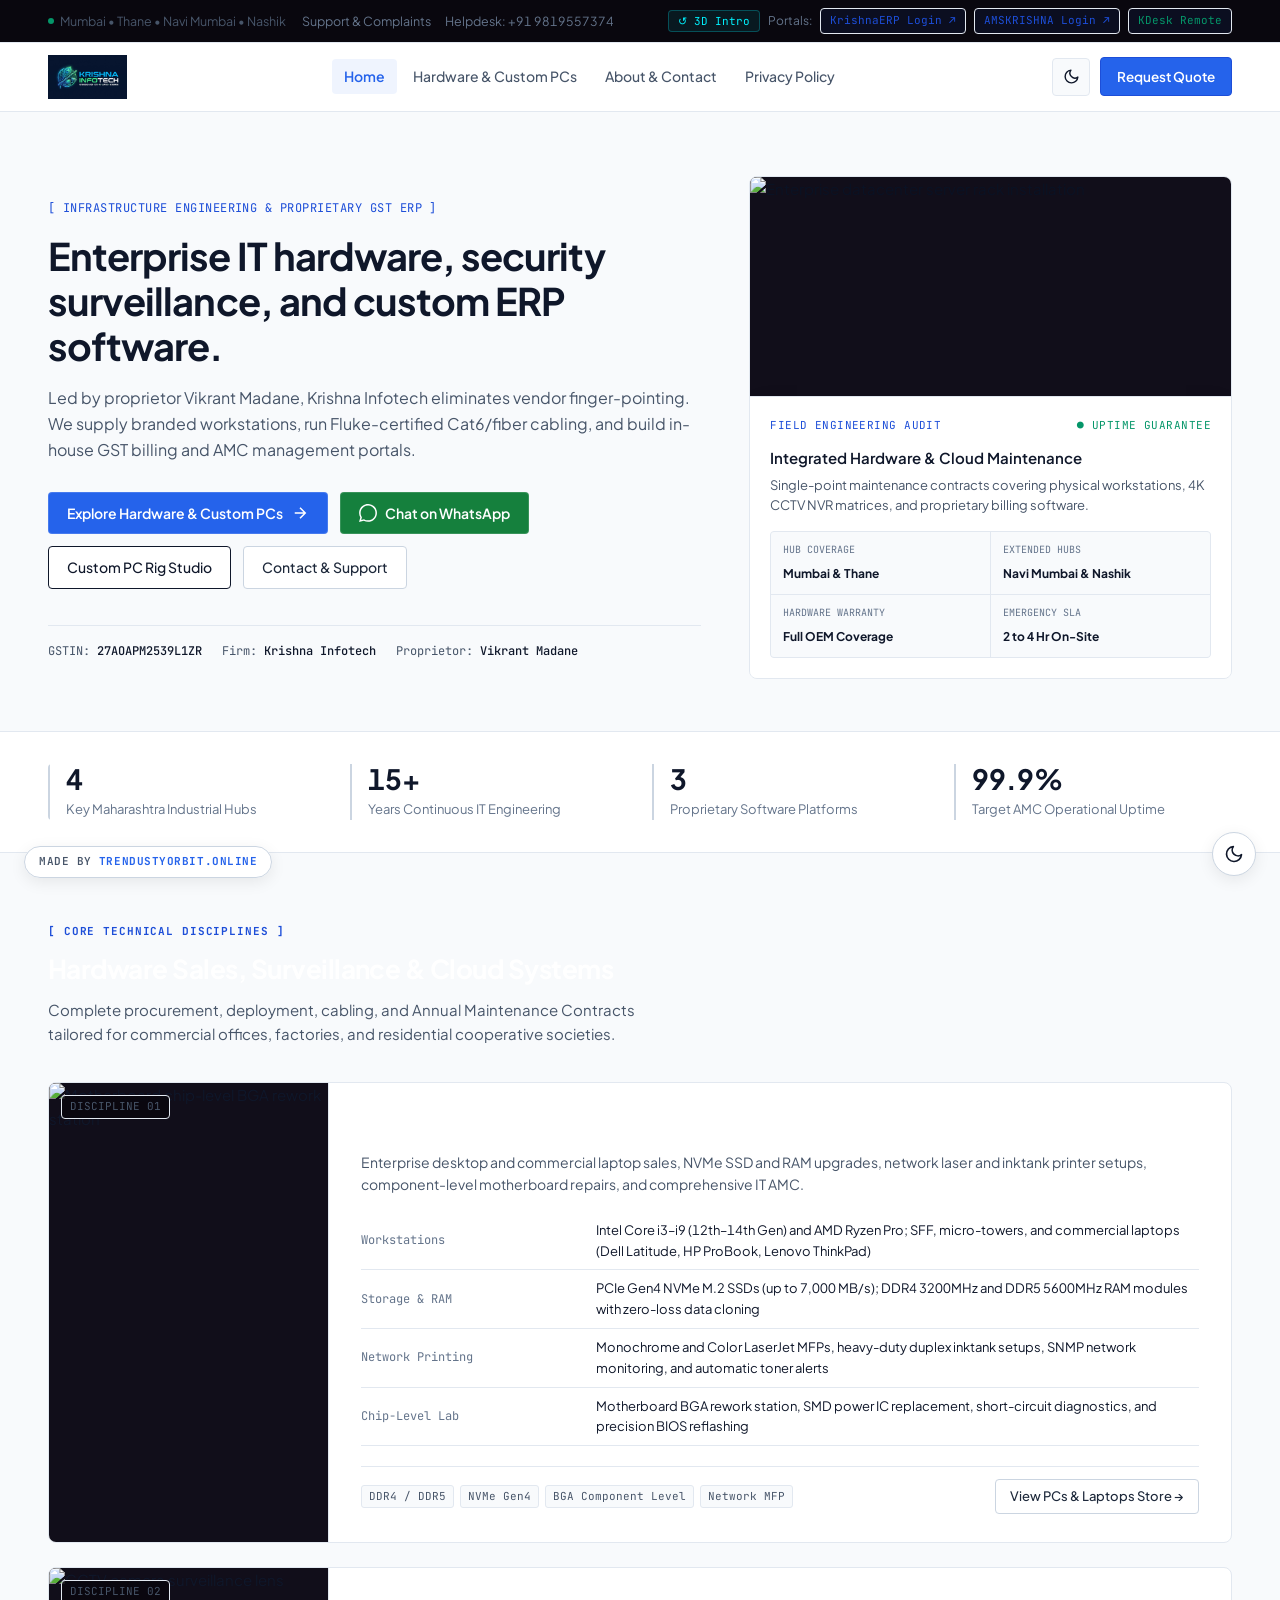
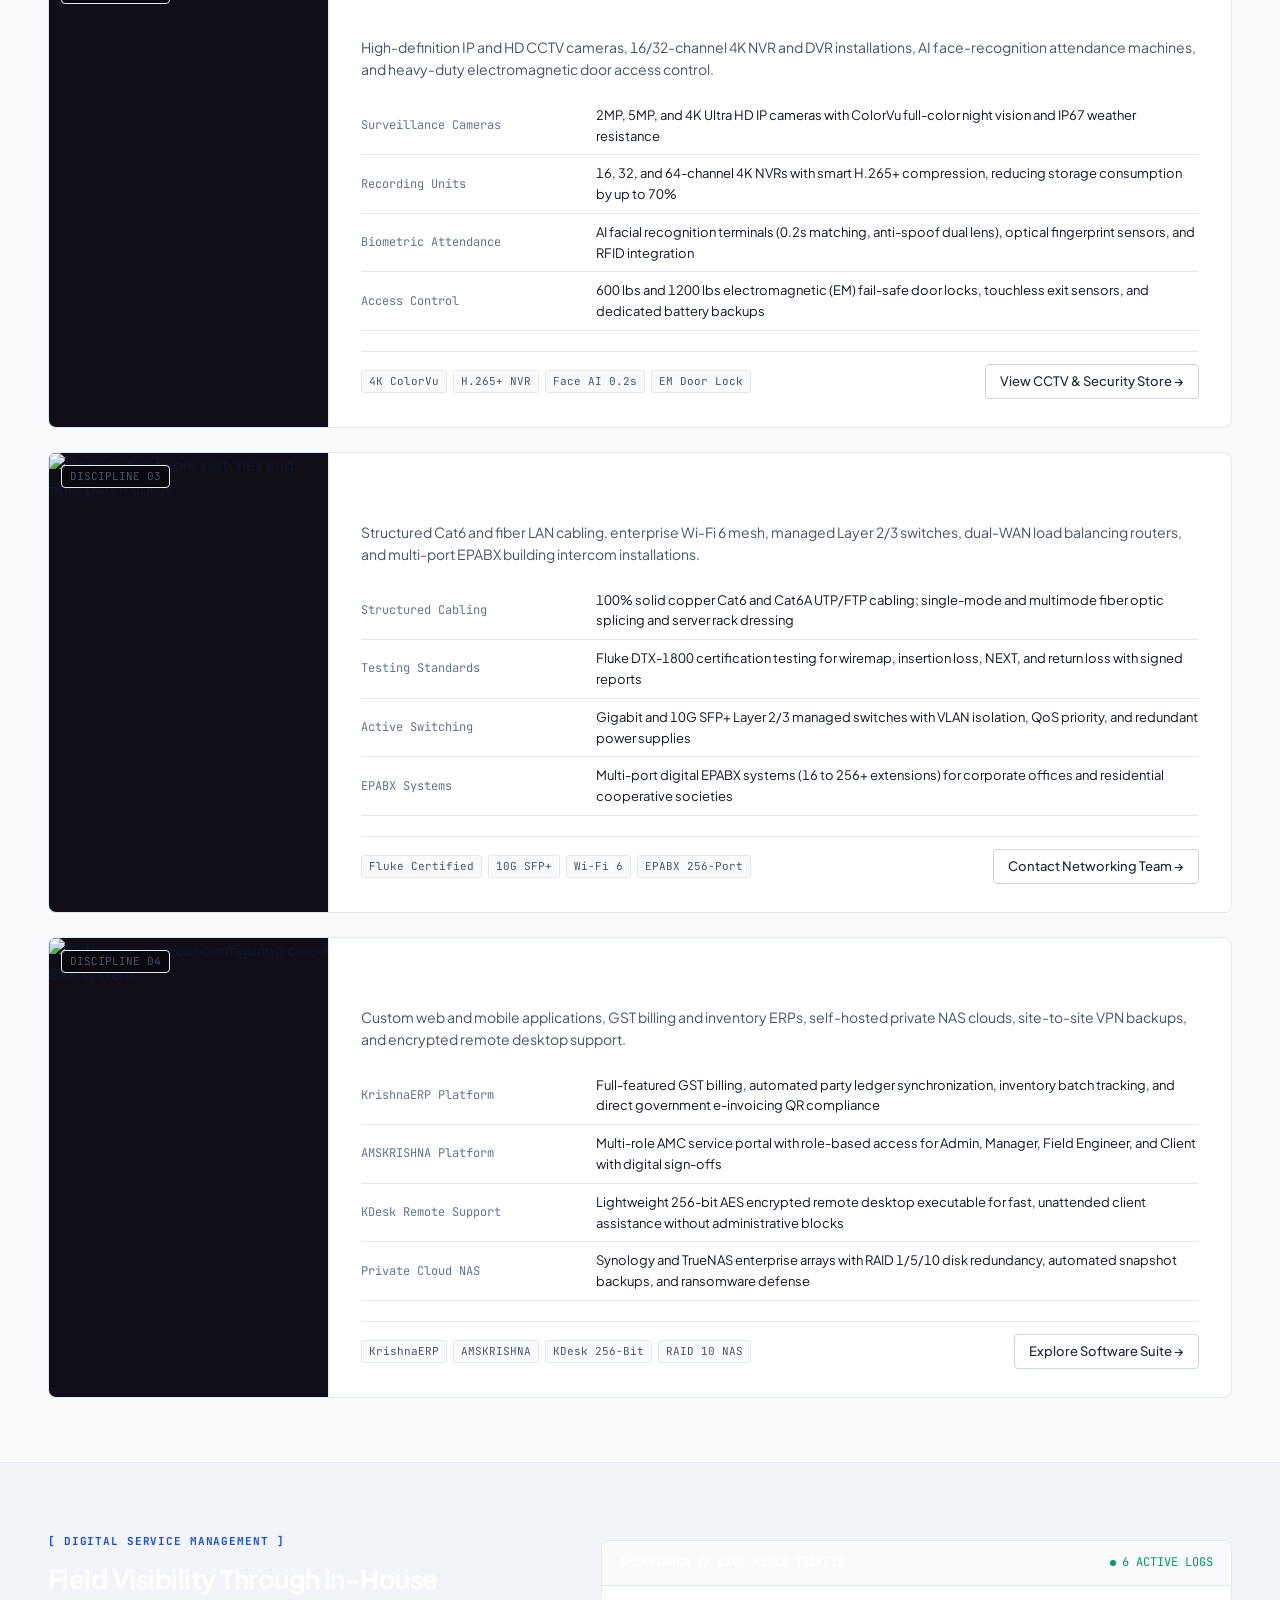
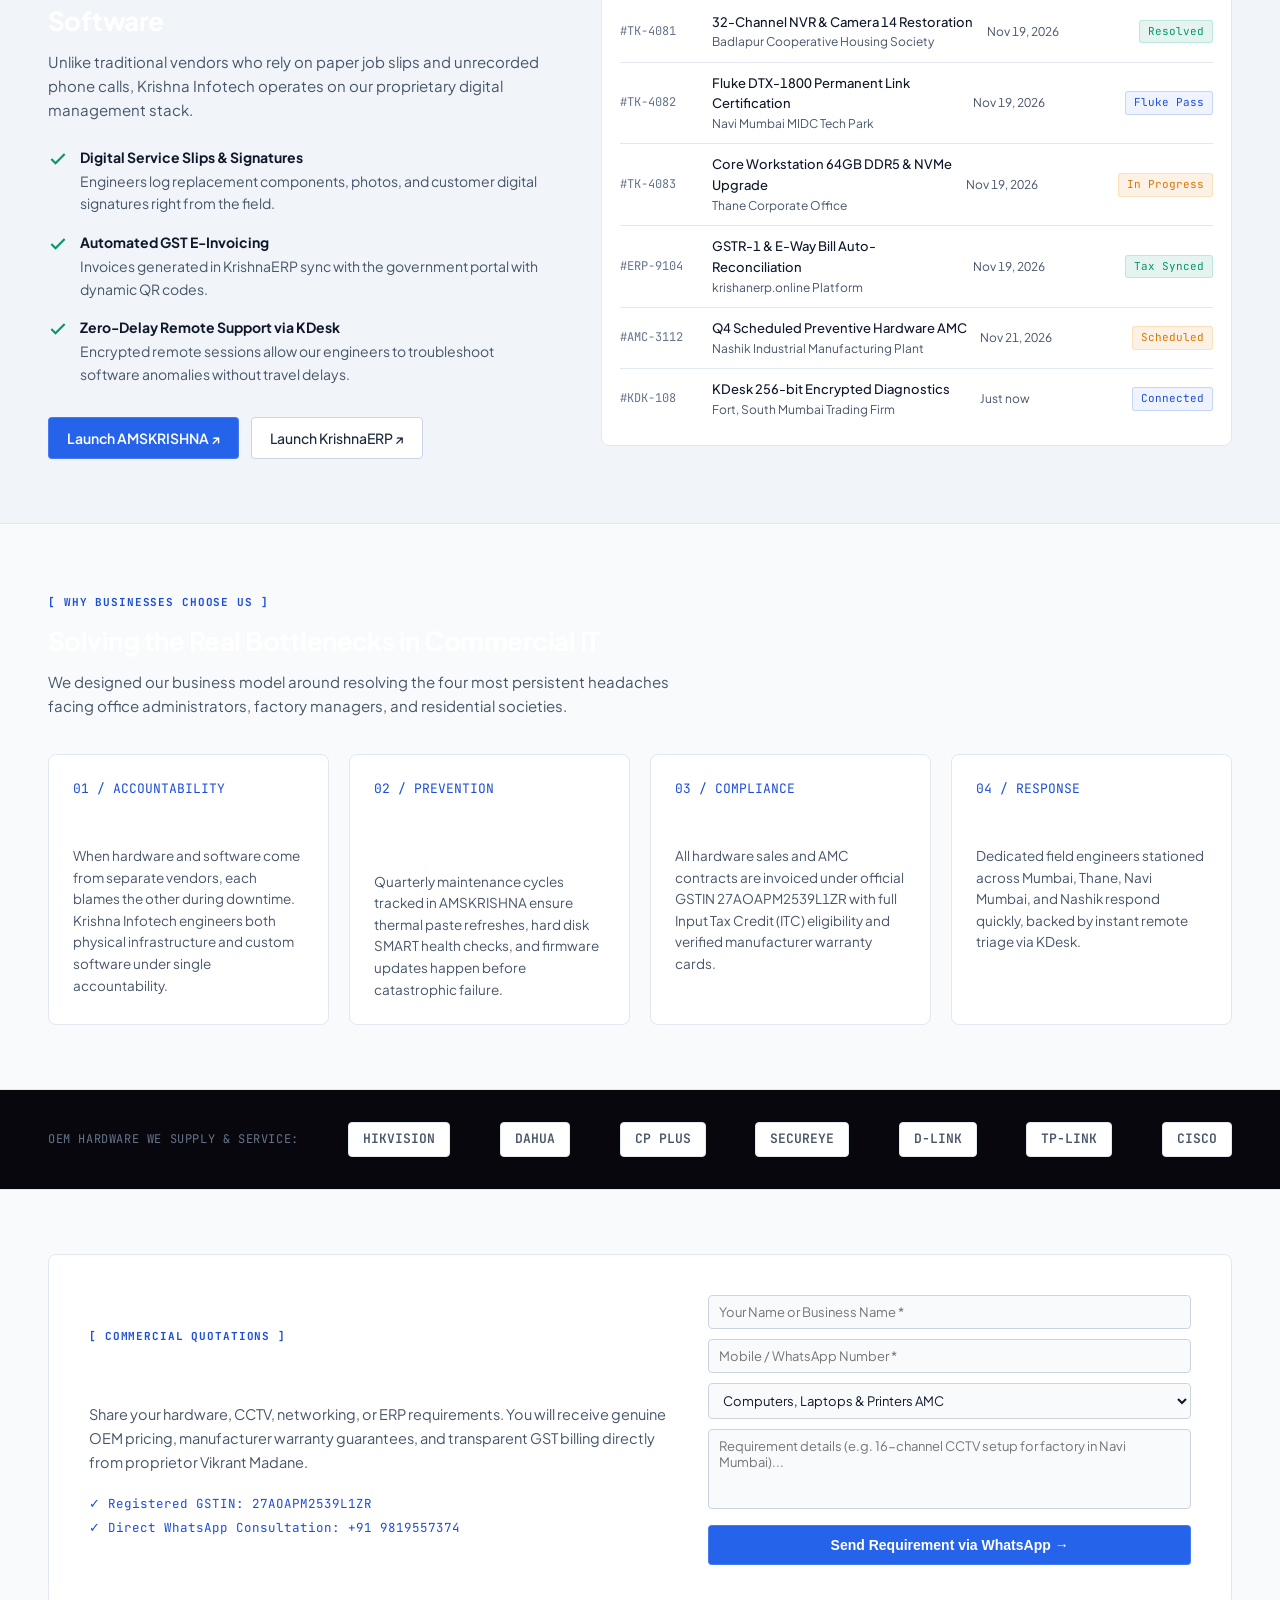
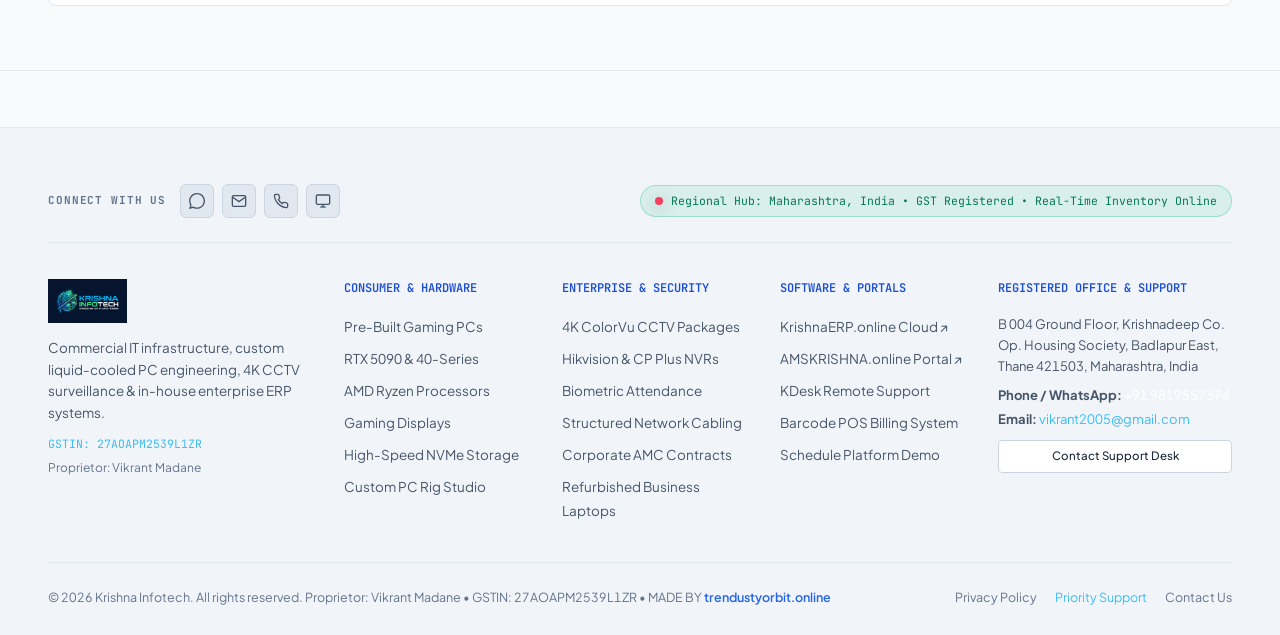
==== commit 48fedba8: "feat(branding): add 'MADE BY trendustyorbit.online' attribution badge and footer credits - Add fixed" ====
--- a/index.html
+++ b/index.html
@@ -766,7 +766,7 @@
 
       <!-- Footer Bottom Legal Strip -->
       <div class="footer-bottom">
-        <div>&copy; 2026 Krishna Infotech. All rights reserved. Proprietor: Vikrant Madane &bull; GSTIN: 27AOAPM2539L1ZR</div>
+        <div>&copy; 2026 Krishna Infotech. All rights reserved. Proprietor: Vikrant Madane &bull; GSTIN: 27AOAPM2539L1ZR &bull; <span class="footer-credit">MADE BY <a href="https://trendustyorbit.online" target="_blank" rel="noopener">trendustyorbit.online</a></span></div>
         <div>
           <a href="privacy-policy.html" style="color: var(--text-muted); text-decoration: none; margin-left: 16px;">Privacy Policy</a>
           <a href="contact.html" style="color: #38bdf8; text-decoration: none; margin-left: 16px;">Priority Support</a>
@@ -775,6 +775,12 @@
       </div>
     </div>
   </footer>
+
+  <!-- Persistent Corner Attribution Badge (Fixed Bottom-Left) -->
+  <aside class="corner-credit-badge" aria-label="Creator credit">
+    <span>MADE BY</span>
+    <a href="https://trendustyorbit.online" target="_blank" rel="noopener">trendustyorbit.online</a>
+  </aside>
 
   <!-- Scripts -->
   <script src="js/three.min.js"></script>
--- a/css/style.css
+++ b/css/style.css
@@ -5275,6 +5275,67 @@
   text-transform: uppercase;
 }
 
+/* Persistent Corner Attribution Badge (Fixed Bottom-Left) */
+.corner-credit-badge {
+  position: fixed;
+  bottom: 22px;
+  left: 24px;
+  z-index: 90;
+  display: inline-flex;
+  align-items: center;
+  gap: 7px;
+  padding: 6px 14px;
+  border-radius: 999px;
+  background: rgba(11, 14, 22, 0.88);
+  backdrop-filter: blur(8px);
+  border: 1px solid rgba(255, 255, 255, 0.12);
+  box-shadow: 0 4px 16px rgba(0, 0, 0, 0.4);
+  font-family: var(--font-mono);
+  font-size: 11px;
+  font-weight: 600;
+  letter-spacing: 0.05em;
+  color: #94a3b8;
+  text-transform: uppercase;
+  transition: transform 0.2s ease, border-color 0.2s ease, box-shadow 0.2s ease;
+}
+
+.corner-credit-badge:hover {
+  transform: translateY(-2px);
+  border-color: #38bdf8;
+  box-shadow: 0 6px 20px rgba(56, 189, 248, 0.2);
+}
+
+.corner-credit-badge a {
+  color: #38bdf8;
+  text-decoration: none;
+  font-weight: 700;
+  transition: color 0.15s;
+}
+
+.corner-credit-badge a:hover {
+  color: #ffffff;
+  text-decoration: underline;
+}
+
+.footer-credit a {
+  color: #38bdf8;
+  text-decoration: none;
+  font-weight: 600;
+}
+
+.footer-credit a:hover {
+  text-decoration: underline;
+}
+
+@media (max-width: 640px) {
+  .corner-credit-badge {
+    bottom: 16px;
+    left: 14px;
+    padding: 5px 11px;
+    font-size: 10px;
+  }
+}
+
 /* ==========================================================================
    THEME SYSTEM: LIGHT MODE ARCHITECTURE & REFINED CONTRAST
    ========================================================================== */
@@ -5590,3 +5651,28 @@
   background: #e2e8f0;
   color: #0f172a;
 }
+
+/* Light Mode Overrides for Corner Credit Badge */
+[data-theme="light"] .corner-credit-badge {
+  background: rgba(255, 255, 255, 0.92);
+  border-color: #cbd5e1;
+  color: #475569;
+  box-shadow: 0 4px 16px rgba(0, 0, 0, 0.08);
+}
+
+[data-theme="light"] .corner-credit-badge:hover {
+  border-color: #2563eb;
+  box-shadow: 0 6px 20px rgba(37, 99, 235, 0.15);
+}
+
+[data-theme="light"] .corner-credit-badge a {
+  color: #2563eb;
+}
+
+[data-theme="light"] .corner-credit-badge a:hover {
+  color: #1d4ed8;
+}
+
+[data-theme="light"] .footer-credit a {
+  color: #2563eb;
+}
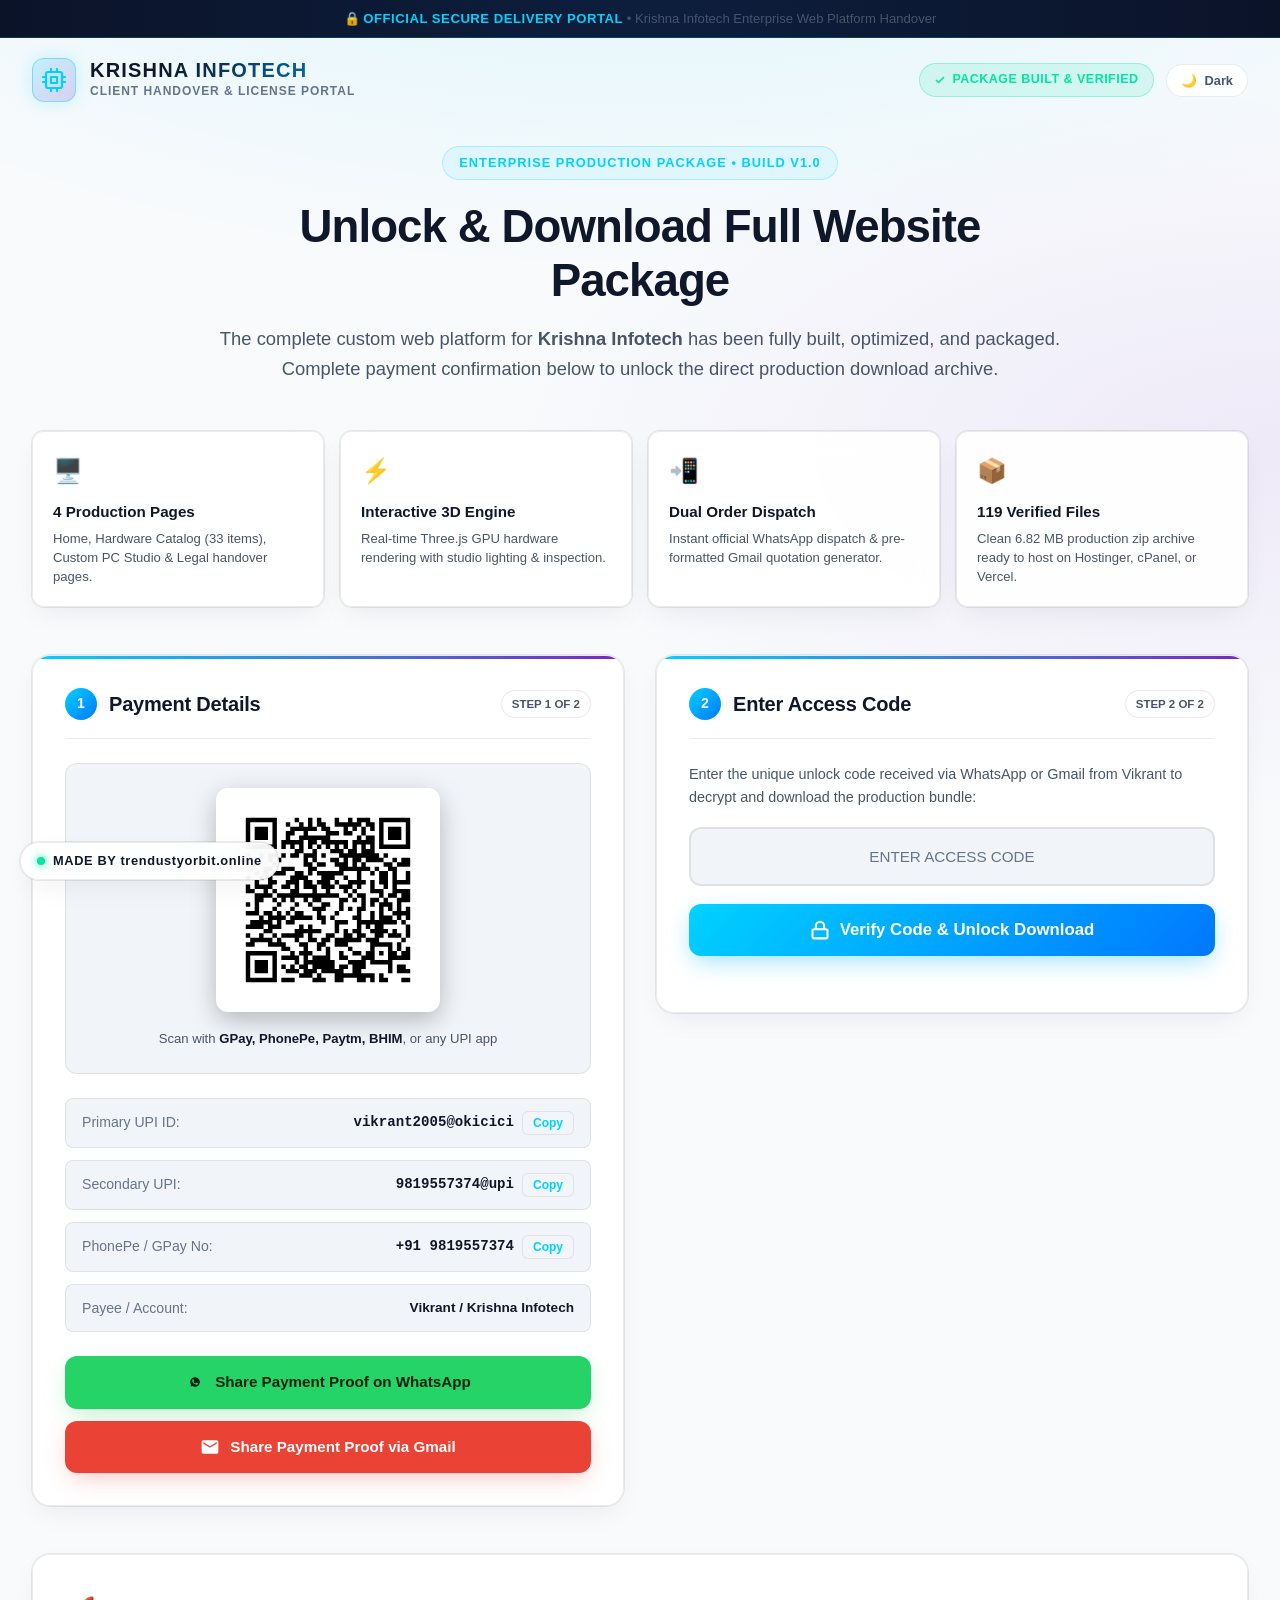
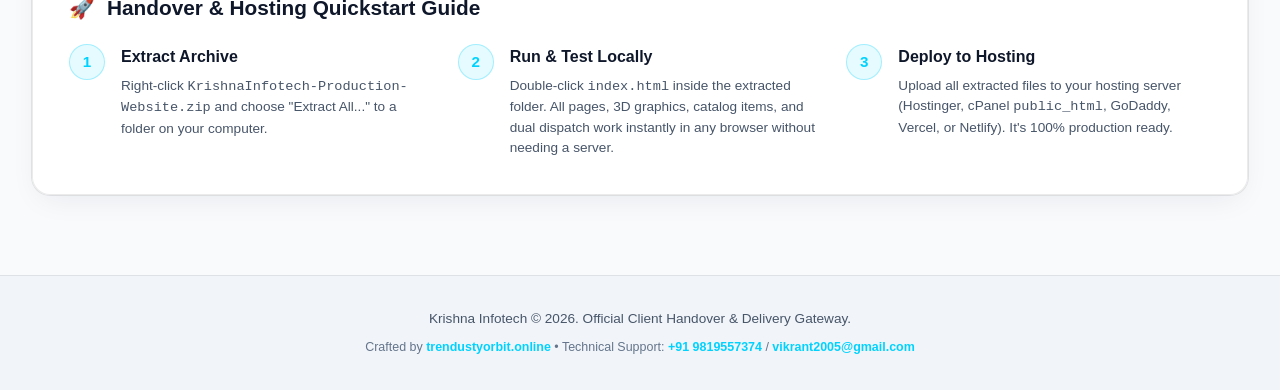
==== commit c63e9841: "feat(handover): protect website source with client payment and code unlock gateway - Replace public " ====
--- a/index.html
+++ b/index.html
@@ -1,803 +1,1251 @@
 <!DOCTYPE html>
-<html lang="en">
+<html lang="en" data-theme="dark">
 <head>
-  <meta charset="UTF-8">
-  <meta name="viewport" content="width=device-width, initial-scale=1.0">
-  <title>Krishna Infotech — The Team of Experts | Enterprise IT & ERP Software</title>
-  <meta name="description" content="Single-point enterprise IT infrastructure, 4K CCTV surveillance, structured Cat6/fiber cabling, and proprietary GST ERP & AMC software across Mumbai, Thane, Navi Mumbai & Nashik.">
-  <link rel="icon" type="image/png" href="assets/favicon.png">
-  <link rel="preconnect" href="https://fonts.googleapis.com">
-  <link rel="preconnect" href="https://fonts.gstatic.com" crossorigin>
-  <link href="https://fonts.googleapis.com/css2?family=JetBrains+Mono:wght@400;500;600&family=Plus+Jakarta+Sans:wght@400;500;600;700;800&display=swap" rel="stylesheet">
-  <link rel="stylesheet" href="css/style.css">
-  <!-- Pre-render Theme Determination to Eliminate Flash of Dark/Light Theme -->
-  <script>
-    (function() {
-      try {
-        var s = localStorage.getItem('krishna_theme');
-        if (s === 'light' || (!s && window.matchMedia && window.matchMedia('(prefers-color-scheme: light)').matches)) {
-          document.documentElement.setAttribute('data-theme', 'light');
-        } else {
-          document.documentElement.setAttribute('data-theme', 'dark');
-        }
-      } catch (e) {}
-    })();
-  </script>
+    <meta charset="UTF-8">
+    <meta name="viewport" content="width=device-width, initial-scale=1.0">
+    <title>Official Delivery &amp; Payment Gateway | Krishna Infotech</title>
+    <meta name="description" content="Official client handover and payment verification gateway for the Krishna Infotech enterprise web platform. Enter your access code to download the production source code archive.">
+    <link rel="icon" type="image/svg+xml" href="data:image/svg+xml,<svg xmlns='http://www.w3.org/2000/svg' viewBox='0 0 32 32'><rect width='32' height='32' rx='6' fill='%230b0e14'/><path d='M16 6L26 12V20L16 26L6 20V12Z' fill='none' stroke='%2300d2ff' stroke-width='2.5'/><circle cx='16' cy='16' r='3.5' fill='%2300e5a3'/></svg>">
+    
+    <!-- Zero-FOUC Theme Init -->
+    <script>
+        (function() {
+            var saved = localStorage.getItem('ki-theme');
+            if (saved === 'light' || saved === 'dark') {
+                document.documentElement.setAttribute('data-theme', saved);
+            } else if (window.matchMedia && window.matchMedia('(prefers-color-scheme: light)').matches) {
+                document.documentElement.setAttribute('data-theme', 'light');
+            }
+        })();
+    </script>
+
+    <style>
+        :root {
+            --bg-primary: #07090e;
+            --bg-secondary: #0d1117;
+            --bg-card: rgba(18, 24, 38, 0.75);
+            --bg-card-hover: rgba(24, 32, 50, 0.9);
+            --border-color: rgba(255, 255, 255, 0.08);
+            --border-glow: rgba(0, 210, 255, 0.3);
+            --text-primary: #f0f6fc;
+            --text-secondary: #8b949e;
+            --text-muted: #6e7681;
+            --accent-cyan: #00d2ff;
+            --accent-emerald: #00e5a3;
+            --accent-purple: #7928ca;
+            --accent-amber: #f59e0b;
+            --accent-red: #ff4d4f;
+            --accent-wa: #25d366;
+            --accent-gmail: #ea4335;
+            --font-sans: -apple-system, BlinkMacSystemFont, "Segoe UI", Roboto, "Helvetica Neue", Arial, sans-serif;
+            --font-mono: ui-monospace, SFMono-Regular, "SF Mono", Menlo, Consolas, "Liberation Mono", monospace;
+            --shadow-card: 0 12px 36px -10px rgba(0, 0, 0, 0.5), 0 0 0 1px var(--border-color);
+            --shadow-glow: 0 0 30px -5px rgba(0, 210, 255, 0.15);
+            --radius-sm: 8px;
+            --radius-md: 12px;
+            --radius-lg: 18px;
+            --radius-full: 9999px;
+            --transition-smooth: all 0.25s cubic-bezier(0.16, 1, 0.3, 1);
+        }
+
+        [data-theme="light"] {
+            --bg-primary: #f8fafc;
+            --bg-secondary: #f1f5f9;
+            --bg-card: rgba(255, 255, 255, 0.92);
+            --bg-card-hover: #ffffff;
+            --border-color: rgba(0, 0, 0, 0.08);
+            --border-glow: rgba(0, 163, 255, 0.4);
+            --text-primary: #0f172a;
+            --text-secondary: #475569;
+            --text-muted: #64748b;
+            --shadow-card: 0 10px 30px -8px rgba(15, 23, 42, 0.08), 0 0 0 1px var(--border-color);
+            --shadow-glow: 0 0 25px -5px rgba(0, 163, 255, 0.12);
+        }
+
+        * {
+            box-sizing: border-box;
+            margin: 0;
+            padding: 0;
+        }
+
+        body {
+            font-family: var(--font-sans);
+            background-color: var(--bg-primary);
+            color: var(--text-primary);
+            min-height: 100vh;
+            line-height: 1.6;
+            overflow-x: hidden;
+            display: flex;
+            flex-direction: column;
+            background-image: 
+                radial-gradient(ellipse 80% 50% at 50% -20%, rgba(0, 210, 255, 0.12), transparent),
+                radial-gradient(ellipse 60% 40% at 100% 50%, rgba(121, 40, 202, 0.08), transparent);
+            background-attachment: fixed;
+        }
+
+        /* Fixed Attribution Badge */
+        .attribution-pill {
+            position: fixed;
+            bottom: 20px;
+            left: 20px;
+            z-index: 1000;
+            display: inline-flex;
+            align-items: center;
+            gap: 8px;
+            padding: 8px 16px;
+            font-size: 0.8rem;
+            font-weight: 600;
+            letter-spacing: 0.05em;
+            color: var(--text-primary);
+            background: var(--bg-card);
+            backdrop-filter: blur(16px);
+            border: 1px solid var(--border-color);
+            border-radius: var(--radius-full);
+            box-shadow: var(--shadow-card);
+            text-decoration: none;
+            transition: var(--transition-smooth);
+        }
+
+        .attribution-pill:hover {
+            border-color: var(--accent-cyan);
+            box-shadow: 0 0 20px rgba(0, 210, 255, 0.3);
+            transform: translateY(-2px);
+            color: var(--accent-cyan);
+        }
+
+        .attribution-pill .status-pulse {
+            width: 8px;
+            height: 8px;
+            border-radius: 50%;
+            background-color: var(--accent-emerald);
+            box-shadow: 0 0 8px var(--accent-emerald);
+            animation: pulse-dot 2s infinite;
+        }
+
+        @keyframes pulse-dot {
+            0%, 100% { opacity: 1; transform: scale(1); }
+            50% { opacity: 0.5; transform: scale(0.85); }
+        }
+
+        /* Top Notification Ribbon */
+        .top-ribbon {
+            background: linear-gradient(90deg, #0b1329 0%, #0d1e3d 50%, #0b1329 100%);
+            border-bottom: 1px solid rgba(0, 210, 255, 0.2);
+            padding: 8px 24px;
+            font-size: 0.82rem;
+            text-align: center;
+            color: var(--text-secondary);
+            display: flex;
+            align-items: center;
+            justify-content: center;
+            gap: 12px;
+        }
+
+        .top-ribbon strong {
+            color: var(--accent-cyan);
+            letter-spacing: 0.04em;
+        }
+
+        /* Header Navigation */
+        .gateway-header {
+            width: 100%;
+            max-width: 1280px;
+            margin: 0 auto;
+            padding: 20px 32px;
+            display: flex;
+            align-items: center;
+            justify-content: space-between;
+            gap: 20px;
+        }
+
+        .brand-cluster {
+            display: flex;
+            align-items: center;
+            gap: 14px;
+            text-decoration: none;
+            color: inherit;
+        }
+
+        .brand-logo-icon {
+            width: 44px;
+            height: 44px;
+            border-radius: var(--radius-md);
+            background: linear-gradient(135deg, rgba(0, 210, 255, 0.2), rgba(121, 40, 202, 0.2));
+            border: 1px solid rgba(0, 210, 255, 0.4);
+            display: flex;
+            align-items: center;
+            justify-content: center;
+            box-shadow: 0 0 18px rgba(0, 210, 255, 0.2);
+        }
+
+        .brand-title-wrap h1 {
+            font-size: 1.25rem;
+            font-weight: 800;
+            letter-spacing: 0.06em;
+            background: linear-gradient(135deg, #ffffff 30%, var(--accent-cyan) 100%);
+            -webkit-background-clip: text;
+            -webkit-text-fill-color: transparent;
+            line-height: 1.2;
+        }
+
+        [data-theme="light"] .brand-title-wrap h1 {
+            background: linear-gradient(135deg, #0f172a 30%, #0284c7 100%);
+            -webkit-background-clip: text;
+            -webkit-text-fill-color: transparent;
+        }
+
+        .brand-title-wrap p {
+            font-size: 0.75rem;
+            color: var(--text-muted);
+            letter-spacing: 0.08em;
+            text-transform: uppercase;
+            font-weight: 600;
+        }
+
+        .header-controls {
+            display: flex;
+            align-items: center;
+            gap: 12px;
+        }
+
+        .theme-toggle-btn {
+            display: inline-flex;
+            align-items: center;
+            gap: 8px;
+            padding: 8px 14px;
+            background: var(--bg-card);
+            border: 1px solid var(--border-color);
+            border-radius: var(--radius-full);
+            color: var(--text-secondary);
+            font-size: 0.8rem;
+            font-weight: 600;
+            cursor: pointer;
+            transition: var(--transition-smooth);
+        }
+
+        .theme-toggle-btn:hover {
+            color: var(--text-primary);
+            border-color: var(--accent-cyan);
+            box-shadow: 0 0 12px rgba(0, 210, 255, 0.2);
+        }
+
+        .badge-verified {
+            display: inline-flex;
+            align-items: center;
+            gap: 6px;
+            background: rgba(0, 229, 163, 0.12);
+            color: var(--accent-emerald);
+            border: 1px solid rgba(0, 229, 163, 0.3);
+            border-radius: var(--radius-full);
+            padding: 6px 14px;
+            font-size: 0.78rem;
+            font-weight: 700;
+            letter-spacing: 0.04em;
+            text-transform: uppercase;
+        }
+
+        /* Container */
+        .gateway-container {
+            width: 100%;
+            max-width: 1280px;
+            margin: 0 auto;
+            padding: 24px 32px 80px 32px;
+            flex: 1;
+        }
+
+        /* Hero Banner */
+        .hero-banner {
+            text-align: center;
+            max-width: 860px;
+            margin: 0 auto 48px auto;
+        }
+
+        .hero-pill {
+            display: inline-flex;
+            align-items: center;
+            gap: 8px;
+            padding: 6px 16px;
+            border-radius: var(--radius-full);
+            background: rgba(0, 210, 255, 0.08);
+            border: 1px solid rgba(0, 210, 255, 0.25);
+            color: var(--accent-cyan);
+            font-size: 0.8rem;
+            font-weight: 700;
+            letter-spacing: 0.08em;
+            text-transform: uppercase;
+            margin-bottom: 20px;
+        }
+
+        .hero-banner h2 {
+            font-size: clamp(2rem, 4vw, 2.85rem);
+            font-weight: 800;
+            line-height: 1.18;
+            margin-bottom: 16px;
+            letter-spacing: -0.02em;
+        }
+
+        .hero-banner p {
+            font-size: clamp(1rem, 1.8vw, 1.15rem);
+            color: var(--text-secondary);
+            line-height: 1.6;
+            margin-bottom: 32px;
+        }
+
+        /* Deliverables Grid */
+        .deliverables-grid {
+            display: grid;
+            grid-template-columns: repeat(auto-fit, minmax(220px, 1fr));
+            gap: 16px;
+            margin-bottom: 48px;
+        }
+
+        .deliverable-card {
+            background: var(--bg-card);
+            backdrop-filter: blur(12px);
+            border: 1px solid var(--border-color);
+            border-radius: var(--radius-md);
+            padding: 20px;
+            box-shadow: var(--shadow-card);
+            transition: var(--transition-smooth);
+        }
+
+        .deliverable-card:hover {
+            transform: translateY(-3px);
+            border-color: rgba(0, 210, 255, 0.35);
+            box-shadow: var(--shadow-glow);
+        }
+
+        .deliverable-icon {
+            font-size: 1.5rem;
+            margin-bottom: 10px;
+            display: inline-block;
+        }
+
+        .deliverable-card h4 {
+            font-size: 0.95rem;
+            font-weight: 700;
+            margin-bottom: 4px;
+            color: var(--text-primary);
+        }
+
+        .deliverable-card p {
+            font-size: 0.82rem;
+            color: var(--text-secondary);
+            line-height: 1.45;
+        }
+
+        /* Main Gateway Two-Column Layout */
+        .gateway-grid {
+            display: grid;
+            grid-template-columns: 1fr 1fr;
+            gap: 32px;
+            align-items: start;
+        }
+
+        @media (max-width: 960px) {
+            .gateway-grid {
+                grid-template-columns: 1fr;
+            }
+        }
+
+        /* Step Card Styling */
+        .step-panel {
+            background: var(--bg-card);
+            backdrop-filter: blur(16px);
+            border: 1px solid var(--border-color);
+            border-radius: var(--radius-lg);
+            padding: 32px;
+            box-shadow: var(--shadow-card);
+            position: relative;
+            overflow: hidden;
+        }
+
+        .step-panel::before {
+            content: '';
+            position: absolute;
+            top: 0;
+            left: 0;
+            right: 0;
+            height: 3px;
+            background: linear-gradient(90deg, var(--accent-cyan), var(--accent-purple));
+        }
+
+        .step-header {
+            display: flex;
+            align-items: center;
+            justify-content: space-between;
+            margin-bottom: 24px;
+            padding-bottom: 18px;
+            border-bottom: 1px solid var(--border-color);
+        }
+
+        .step-number {
+            display: inline-flex;
+            align-items: center;
+            justify-content: center;
+            width: 32px;
+            height: 32px;
+            border-radius: 50%;
+            background: linear-gradient(135deg, var(--accent-cyan), #0077ff);
+            color: #ffffff;
+            font-size: 0.88rem;
+            font-weight: 800;
+        }
+
+        .step-title-wrap {
+            display: flex;
+            align-items: center;
+            gap: 12px;
+        }
+
+        .step-title-wrap h3 {
+            font-size: 1.25rem;
+            font-weight: 800;
+            letter-spacing: -0.01em;
+        }
+
+        .step-tag {
+            font-size: 0.72rem;
+            font-weight: 700;
+            text-transform: uppercase;
+            padding: 4px 10px;
+            border-radius: var(--radius-full);
+            background: rgba(255, 255, 255, 0.05);
+            border: 1px solid var(--border-color);
+            color: var(--text-secondary);
+        }
+
+        /* Payment Details */
+        .qr-display-box {
+            text-align: center;
+            background: var(--bg-secondary);
+            border: 1px solid var(--border-color);
+            border-radius: var(--radius-md);
+            padding: 24px;
+            margin-bottom: 24px;
+            display: flex;
+            flex-direction: column;
+            align-items: center;
+            justify-content: center;
+            position: relative;
+        }
+
+        .qr-image-frame {
+            background: #ffffff;
+            padding: 12px;
+            border-radius: var(--radius-md);
+            display: inline-flex;
+            box-shadow: 0 8px 24px rgba(0, 0, 0, 0.25);
+            margin-bottom: 16px;
+        }
+
+        .qr-image-frame img {
+            width: 200px;
+            height: 200px;
+            display: block;
+        }
+
+        .qr-caption {
+            font-size: 0.82rem;
+            color: var(--text-secondary);
+        }
+
+        .qr-caption strong {
+            color: var(--text-primary);
+        }
+
+        .payment-meta-list {
+            display: flex;
+            flex-direction: column;
+            gap: 12px;
+            margin-bottom: 24px;
+        }
+
+        .meta-row {
+            display: flex;
+            align-items: center;
+            justify-content: space-between;
+            padding: 12px 16px;
+            background: var(--bg-secondary);
+            border: 1px solid var(--border-color);
+            border-radius: var(--radius-sm);
+            font-size: 0.88rem;
+        }
+
+        .meta-label {
+            color: var(--text-muted);
+            font-weight: 500;
+        }
+
+        .meta-value-wrap {
+            display: flex;
+            align-items: center;
+            gap: 8px;
+        }
+
+        .meta-val {
+            font-family: var(--font-mono);
+            font-weight: 700;
+            color: var(--text-primary);
+        }
+
+        .btn-copy {
+            background: rgba(255, 255, 255, 0.08);
+            border: 1px solid var(--border-color);
+            border-radius: 6px;
+            padding: 4px 10px;
+            font-size: 0.75rem;
+            font-weight: 600;
+            color: var(--accent-cyan);
+            cursor: pointer;
+            transition: var(--transition-smooth);
+        }
+
+        .btn-copy:hover {
+            background: var(--accent-cyan);
+            color: #000000;
+        }
+
+        /* Proof Action Buttons */
+        .proof-actions {
+            display: flex;
+            flex-direction: column;
+            gap: 12px;
+        }
+
+        .btn-action {
+            display: inline-flex;
+            align-items: center;
+            justify-content: center;
+            gap: 10px;
+            padding: 14px 20px;
+            border-radius: var(--radius-md);
+            font-size: 0.95rem;
+            font-weight: 700;
+            text-decoration: none;
+            transition: var(--transition-smooth);
+            cursor: pointer;
+            border: none;
+            width: 100%;
+        }
+
+        .btn-wa {
+            background: #25d366;
+            color: #0b2212;
+            box-shadow: 0 8px 24px -6px rgba(37, 211, 102, 0.35);
+        }
+
+        .btn-wa:hover {
+            background: #20bd5a;
+            transform: translateY(-2px);
+            box-shadow: 0 12px 30px -6px rgba(37, 211, 102, 0.5);
+        }
+
+        .btn-gmail {
+            background: #ea4335;
+            color: #ffffff;
+            box-shadow: 0 8px 24px -6px rgba(234, 67, 53, 0.35);
+        }
+
+        .btn-gmail:hover {
+            background: #d9372a;
+            transform: translateY(-2px);
+            box-shadow: 0 12px 30px -6px rgba(234, 67, 53, 0.5);
+        }
+
+        /* Step 2 Panel Styling */
+        .code-input-form {
+            display: flex;
+            flex-direction: column;
+            gap: 18px;
+            margin-bottom: 24px;
+        }
+
+        .code-field-wrap {
+            position: relative;
+        }
+
+        .code-input {
+            width: 100%;
+            padding: 16px 20px;
+            background: var(--bg-secondary);
+            border: 2px solid var(--border-color);
+            border-radius: var(--radius-md);
+            color: var(--text-primary);
+            font-family: var(--font-mono);
+            font-size: 1.25rem;
+            font-weight: 800;
+            letter-spacing: 0.12em;
+            text-align: center;
+            text-transform: uppercase;
+            transition: var(--transition-smooth);
+            outline: none;
+        }
+
+        .code-input:focus {
+            border-color: var(--accent-cyan);
+            box-shadow: 0 0 0 4px rgba(0, 210, 255, 0.15), var(--shadow-glow);
+            background: rgba(0, 210, 255, 0.02);
+        }
+
+        .code-input::placeholder {
+            font-family: var(--font-sans);
+            font-size: 0.95rem;
+            font-weight: 500;
+            letter-spacing: normal;
+            color: var(--text-muted);
+            text-transform: none;
+        }
+
+        .btn-unlock {
+            background: linear-gradient(135deg, var(--accent-cyan) 0%, #0077ff 100%);
+            color: #ffffff;
+            font-size: 1.05rem;
+            padding: 16px 24px;
+            box-shadow: 0 8px 25px -4px rgba(0, 180, 255, 0.4);
+        }
+
+        .btn-unlock:hover {
+            transform: translateY(-2px);
+            box-shadow: 0 12px 32px -4px rgba(0, 180, 255, 0.6);
+        }
+
+        .btn-unlock:active {
+            transform: translateY(0);
+        }
+
+        /* Alert and Status Boxes */
+        .alert-box {
+            display: none;
+            padding: 16px 20px;
+            border-radius: var(--radius-md);
+            font-size: 0.88rem;
+            line-height: 1.5;
+            margin-bottom: 20px;
+            animation: fadeIn 0.3s ease;
+        }
+
+        .alert-error {
+            background: rgba(255, 77, 79, 0.1);
+            border: 1px solid rgba(255, 77, 79, 0.3);
+            color: #ff7875;
+        }
+
+        .alert-error strong {
+            color: #ffa39e;
+        }
+
+        .alert-success {
+            background: rgba(0, 229, 163, 0.1);
+            border: 1px solid rgba(0, 229, 163, 0.35);
+            color: var(--accent-emerald);
+        }
+
+        /* Unlocked Package Container */
+        .unlocked-container {
+            display: none;
+            background: linear-gradient(180deg, rgba(0, 229, 163, 0.06) 0%, rgba(0, 210, 255, 0.04) 100%);
+            border: 1px solid rgba(0, 229, 163, 0.3);
+            border-radius: var(--radius-md);
+            padding: 24px;
+            margin-top: 20px;
+            animation: slideUp 0.4s cubic-bezier(0.16, 1, 0.3, 1);
+        }
+
+        @keyframes slideUp {
+            from { opacity: 0; transform: translateY(16px); }
+            to { opacity: 1; transform: translateY(0); }
+        }
+
+        @keyframes fadeIn {
+            from { opacity: 0; }
+            to { opacity: 1; }
+        }
+
+        .unlocked-badge {
+            display: inline-flex;
+            align-items: center;
+            gap: 8px;
+            color: var(--accent-emerald);
+            font-size: 0.85rem;
+            font-weight: 800;
+            letter-spacing: 0.06em;
+            text-transform: uppercase;
+            margin-bottom: 12px;
+        }
+
+        .package-meta-box {
+            background: var(--bg-card);
+            border: 1px solid var(--border-color);
+            border-radius: var(--radius-sm);
+            padding: 16px;
+            margin-bottom: 20px;
+            display: flex;
+            flex-direction: column;
+            gap: 8px;
+            font-size: 0.85rem;
+        }
+
+        .package-meta-row {
+            display: flex;
+            justify-content: space-between;
+            color: var(--text-secondary);
+        }
+
+        .package-meta-row strong {
+            color: var(--text-primary);
+        }
+
+        .btn-download {
+            background: linear-gradient(135deg, var(--accent-emerald) 0%, #059669 100%);
+            color: #ffffff;
+            font-size: 1.05rem;
+            padding: 16px 24px;
+            box-shadow: 0 8px 25px -4px rgba(0, 229, 163, 0.4);
+        }
+
+        .btn-download:hover {
+            transform: translateY(-2px);
+            box-shadow: 0 12px 32px -4px rgba(0, 229, 163, 0.6);
+        }
+
+        /* Setup Instructions Guide */
+        .setup-guide {
+            margin-top: 48px;
+            background: var(--bg-card);
+            border: 1px solid var(--border-color);
+            border-radius: var(--radius-lg);
+            padding: 36px;
+            box-shadow: var(--shadow-card);
+        }
+
+        .setup-guide h3 {
+            font-size: 1.3rem;
+            font-weight: 800;
+            margin-bottom: 20px;
+            display: flex;
+            align-items: center;
+            gap: 12px;
+        }
+
+        .instructions-list {
+            display: grid;
+            grid-template-columns: repeat(auto-fit, minmax(280px, 1fr));
+            gap: 24px;
+        }
+
+        .instruction-item {
+            display: flex;
+            gap: 16px;
+        }
+
+        .instruction-num {
+            width: 36px;
+            height: 36px;
+            flex-shrink: 0;
+            border-radius: 50%;
+            background: rgba(0, 210, 255, 0.1);
+            border: 1px solid rgba(0, 210, 255, 0.3);
+            color: var(--accent-cyan);
+            display: flex;
+            align-items: center;
+            justify-content: center;
+            font-weight: 800;
+            font-size: 0.95rem;
+        }
+
+        .instruction-content h4 {
+            font-size: 1rem;
+            font-weight: 700;
+            margin-bottom: 6px;
+        }
+
+        .instruction-content p {
+            font-size: 0.85rem;
+            color: var(--text-secondary);
+            line-height: 1.5;
+        }
+
+        /* Footer */
+        .gateway-footer {
+            border-top: 1px solid var(--border-color);
+            background: var(--bg-secondary);
+            padding: 32px 24px;
+            text-align: center;
+            font-size: 0.85rem;
+            color: var(--text-secondary);
+            margin-top: auto;
+        }
+
+        .gateway-footer a {
+            color: var(--accent-cyan);
+            text-decoration: none;
+            font-weight: 600;
+        }
+
+        .gateway-footer a:hover {
+            text-decoration: underline;
+        }
+
+        .footer-note {
+            margin-top: 8px;
+            font-size: 0.78rem;
+            color: var(--text-muted);
+        }
+
+        /* Shake animation for invalid code */
+        @keyframes shake {
+            0%, 100% { transform: translateX(0); }
+            20%, 60% { transform: translateX(-8px); }
+            40%, 80% { transform: translateX(8px); }
+        }
+
+        .shake {
+            animation: shake 0.4s ease;
+        }
+    </style>
 </head>
 <body>
 
-  <!-- Top Page Load Bar Animation -->
-  <div id="page-preloader"><div class="preloader-bar"></div></div>
-
-  <!-- Ambient Dynamic Constellation BG Canvas -->
-  <canvas id="bg-canvas"></canvas>
-
-  <!-- Top Utility Bar -->
-  <div class="top-bar">
-    <div class="container top-bar-inner">
-      <div class="top-bar-left">
-        <span class="hub-label"><span class="hub-dot"></span> Mumbai • Thane • Navi Mumbai • Nashik</span>
-        <div class="top-links">
-          <a href="#complaints" onclick="openModal('complaint-modal'); return false;">Support &amp; Complaints</a>
-          <a href="tel:+919819557374">Helpdesk: +91 9819557374</a>
+    <!-- Top Status Ribbon -->
+    <div class="top-ribbon">
+        <span>🔒 <strong>OFFICIAL SECURE DELIVERY PORTAL</strong> • Krishna Infotech Enterprise Web Platform Handover</span>
+    </div>
+
+    <!-- Header -->
+    <header class="gateway-header">
+        <a href="#" class="brand-cluster">
+            <div class="brand-logo-icon">
+                <svg width="24" height="24" viewBox="0 0 24 24" fill="none" stroke="#00d2ff" stroke-width="2.2" stroke-linecap="round" stroke-linejoin="round">
+                    <rect x="4" y="4" width="16" height="16" rx="2"></rect>
+                    <rect x="9" y="9" width="6" height="6"></rect>
+                    <line x1="9" y1="1" x2="9" y2="4"></line>
+                    <line x1="15" y1="1" x2="15" y2="4"></line>
+                    <line x1="9" y1="20" x2="9" y2="23"></line>
+                    <line x1="15" y1="20" x2="15" y2="23"></line>
+                    <line x1="20" y1="9" x2="23" y2="9"></line>
+                    <line x1="20" y1="14" x2="23" y2="14"></line>
+                    <line x1="1" y1="9" x2="4" y2="9"></line>
+                    <line x1="1" y1="14" x2="4" y2="14"></line>
+                </svg>
+            </div>
+            <div class="brand-title-wrap">
+                <h1>KRISHNA INFOTECH</h1>
+                <p>Client Handover &amp; License Portal</p>
+            </div>
+        </a>
+
+        <div class="header-controls">
+            <span class="badge-verified">
+                <svg width="12" height="12" viewBox="0 0 24 24" fill="none" stroke="currentColor" stroke-width="3"><polyline points="20 6 9 17 4 12"></polyline></svg>
+                Package Built &amp; Verified
+            </span>
+            <button class="theme-toggle-btn" id="themeToggleBtn" aria-label="Toggle theme">
+                <span id="themeIcon">☀️</span>
+                <span id="themeLabel">Light</span>
+            </button>
         </div>
-      </div>
-
-      <div class="portal-launchers">
-        <button type="button" onclick="playBrandLoader(true)" class="btn-replay-intro" title="Replay 3D motion graphics brand intro">↺ 3D Intro</button>
-        <span style="font-size: 12px; color: var(--text-muted);">Portals:</span>
-        <a href="https://krishanerp.online/" target="_blank" class="portal-tag" rel="noopener">KrishnaERP Login ↗</a>
-        <a href="https://amskrishna.online/" target="_blank" class="portal-tag" rel="noopener">AMSKRISHNA Login ↗</a>
-        <a href="contact.html#kdesk-info" class="portal-tag" style="color: var(--semantic-green);">KDesk Remote</a>
-      </div>
-    </div>
-  </div>
-
-  <!-- Header Navigation (5 Dedicated Pages) -->
-  <header class="site-header">
-    <div class="container header-inner">
-      <a href="index.html" class="brand-link" title="Krishna Infotech Home">
-        <img src="assets/logo.png" alt="Krishna Infotech - The Team of Experts" class="brand-logo-img">
-      </a>
-
-      <!-- 4 Dedicated Page Buttons -->
-      <nav class="nav-menu">
-        <a href="index.html" class="nav-link active">Home</a>
-        <a href="products.html" class="nav-link">Hardware &amp; Custom PCs</a>
-        <a href="contact.html" class="nav-link">About &amp; Contact</a>
-        <a href="privacy-policy.html" class="nav-link">Privacy Policy</a>
-      </nav>
-
-      <div style="display: flex; align-items: center; gap: 10px;">
-        <!-- Theme Toggle Button (Dark / Light Mode) -->
-        <button id="theme-toggle-btn" class="theme-toggle-btn" onclick="toggleTheme()" aria-label="Toggle Dark/Light Mode" title="Switch to Light / Dark mode">
-          <span class="theme-icon-dark" title="Switch to Light Mode">
-            <svg width="17" height="17" viewBox="0 0 24 24" fill="none" stroke="currentColor" stroke-width="2" stroke-linecap="round" stroke-linejoin="round"><circle cx="12" cy="12" r="5"/><line x1="12" y1="1" x2="12" y2="3"/><line x1="12" y1="21" x2="12" y2="23"/><line x1="4.22" y1="4.22" x2="5.64" y2="5.64"/><line x1="18.36" y1="18.36" x2="19.78" y2="19.78"/><line x1="1" y1="12" x2="3" y2="12"/><line x1="21" y1="12" x2="23" y2="12"/><line x1="4.22" y1="19.78" x2="5.64" y2="18.36"/><line x1="18.36" y1="5.64" x2="19.78" y2="4.22"/></svg>
-          </span>
-          <span class="theme-icon-light" title="Switch to Dark Mode">
-            <svg width="17" height="17" viewBox="0 0 24 24" fill="none" stroke="currentColor" stroke-width="2" stroke-linecap="round" stroke-linejoin="round"><path d="M21 12.79A9 9 0 1 1 11.21 3 7 7 0 0 0 21 12.79z"/></svg>
-          </span>
-        </button>
-
-        <a href="#quote-section" class="header-cta">
-          Request Quote
-        </a>
-
-        <!-- Mobile Hamburger Button -->
-        <button class="mobile-toggle" aria-label="Toggle Navigation">
-          <svg width="24" height="24" fill="none" stroke="currentColor" stroke-width="2" viewBox="0 0 24 24"><path d="M4 6h16M4 12h16M4 18h16"/></svg>
-        </button>
-      </div>
-    </div>
-  </header>
-
-  <!-- Mobile Overlay & Drawer Panel (4 Pages) -->
-  <div class="nav-overlay"></div>
-  <aside class="mobile-nav-panel">
-    <a href="index.html" class="nav-link active">Home</a>
-    <a href="products.html" class="nav-link">Hardware &amp; Custom PCs</a>
-    <a href="contact.html" class="nav-link">About &amp; Contact</a>
-    <a href="privacy-policy.html" class="nav-link">Privacy Policy</a>
-    <hr style="border-color: var(--border-subtle); margin: 0.5rem 0;">
-    <a href="https://wa.me/919819557374?text=Hello%20Krishna%20Infotech%2C%20I%20would%20like%20to%20request%20a%20quote." target="_blank" class="btn-whatsapp" style="justify-content: center;" rel="noopener">
-      WhatsApp Quote
+    </header>
+
+    <!-- Main Container -->
+    <main class="gateway-container">
+
+        <!-- Hero Section -->
+        <section class="hero-banner">
+            <div class="hero-pill">
+                <span>Enterprise Production Package • Build v1.0</span>
+            </div>
+            <h2>Unlock &amp; Download Full Website Package</h2>
+            <p>
+                The complete custom web platform for <strong>Krishna Infotech</strong> has been fully built, optimized, and packaged.
+                Complete payment confirmation below to unlock the direct production download archive.
+            </p>
+        </section>
+
+        <!-- Deliverables Specs Grid -->
+        <section class="deliverables-grid">
+            <div class="deliverable-card">
+                <span class="deliverable-icon">🖥️</span>
+                <h4>4 Production Pages</h4>
+                <p>Home, Hardware Catalog (33 items), Custom PC Studio &amp; Legal handover pages.</p>
+            </div>
+            <div class="deliverable-card">
+                <span class="deliverable-icon">⚡</span>
+                <h4>Interactive 3D Engine</h4>
+                <p>Real-time Three.js GPU hardware rendering with studio lighting &amp; inspection.</p>
+            </div>
+            <div class="deliverable-card">
+                <span class="deliverable-icon">📲</span>
+                <h4>Dual Order Dispatch</h4>
+                <p>Instant official WhatsApp dispatch &amp; pre-formatted Gmail quotation generator.</p>
+            </div>
+            <div class="deliverable-card">
+                <span class="deliverable-icon">📦</span>
+                <h4>119 Verified Files</h4>
+                <p>Clean 6.82 MB production zip archive ready to host on Hostinger, cPanel, or Vercel.</p>
+            </div>
+        </section>
+
+        <!-- Gateway 2-Column Grid -->
+        <section class="gateway-grid">
+
+            <!-- Step 1: Payment & Proof -->
+            <div class="step-panel">
+                <div class="step-header">
+                    <div class="step-title-wrap">
+                        <span class="step-number">1</span>
+                        <h3>Payment Details</h3>
+                    </div>
+                    <span class="step-tag">Step 1 of 2</span>
+                </div>
+
+                <div class="qr-display-box">
+                    <div class="qr-image-frame">
+                        <img src="assets/upi-qr-code.svg" alt="Scan to Pay via UPI" onerror="this.onerror=null; this.src='assets/upi-qr-code.png';">
+                    </div>
+                    <div class="qr-caption">
+                        Scan with <strong>GPay, PhonePe, Paytm, BHIM</strong>, or any UPI app
+                    </div>
+                </div>
+
+                <div class="payment-meta-list">
+                    <div class="meta-row">
+                        <span class="meta-label">Primary UPI ID:</span>
+                        <div class="meta-value-wrap">
+                            <span class="meta-val" id="upiIdText">vikrant2005@okicici</span>
+                            <button class="btn-copy" onclick="copyText('vikrant2005@okicici', this)">Copy</button>
+                        </div>
+                    </div>
+                    <div class="meta-row">
+                        <span class="meta-label">Secondary UPI:</span>
+                        <div class="meta-value-wrap">
+                            <span class="meta-val">9819557374@upi</span>
+                            <button class="btn-copy" onclick="copyText('9819557374@upi', this)">Copy</button>
+                        </div>
+                    </div>
+                    <div class="meta-row">
+                        <span class="meta-label">PhonePe / GPay No:</span>
+                        <div class="meta-value-wrap">
+                            <span class="meta-val">+91 9819557374</span>
+                            <button class="btn-copy" onclick="copyText('+919819557374', this)">Copy</button>
+                        </div>
+                    </div>
+                    <div class="meta-row">
+                        <span class="meta-label">Payee / Account:</span>
+                        <div class="meta-value-wrap">
+                            <span class="meta-val" style="font-family: var(--font-sans); font-size: 0.85rem;">Vikrant / Krishna Infotech</span>
+                        </div>
+                    </div>
+                </div>
+
+                <div class="proof-actions">
+                    <a href="https://wa.me/919819557374?text=Hi%20Vikrant,%20I%20have%20completed%20the%20payment%20for%20the%20Krishna%20Infotech%20website%20source%20code%20package.%20Please%20provide%20my%20secure%20download%20access%20code." target="_blank" rel="noopener noreferrer" class="btn-action btn-wa">
+                        <svg width="20" height="20" viewBox="0 0 24 24" fill="currentColor">
+                            <path d="M12.031 6.172c-3.181 0-5.767 2.586-5.768 5.766-.001 1.298.38 2.27 1.019 3.287l-.582 2.128 2.182-.573c.978.58 1.911.928 3.145.929 3.178 0 5.767-2.587 5.768-5.766.001-3.187-2.575-5.77-5.764-5.771zm3.392 8.244c-.144.405-.837.774-1.17.824-.299.045-.677.063-1.092-.069-.252-.08-.575-.187-.988-.365-1.739-.751-2.874-2.502-2.961-2.617-.087-.116-.708-.94-.708-1.793s.448-1.273.607-1.446c.159-.173.346-.217.462-.217l.332.006c.106.005.249-.04.39.298.144.347.491 1.2.534 1.287.043.087.072.188.014.304-.058.116-.087.188-.173.289l-.26.304c-.087.086-.177.18-.076.354.101.174.449.741.964 1.201.662.591 1.221.774 1.394.86.173.086.275.073.376-.044.101-.116.433-.506.549-.68.116-.173.231-.145.39-.087s1.011.477 1.184.564c.173.087.289.13.332.202.043.073.043.419-.101.824z"/>
+                        </svg>
+                        Share Payment Proof on WhatsApp
+                    </a>
+                    <a href="https://mail.google.com/mail/?view=cm&fs=1&to=vikrant2005@gmail.com&su=Payment%20Proof%20-%20Krishna%20Infotech%20Website%20Package&body=Hi%20Vikrant,%0A%0AI%20have%20transferred%20the%20payment%20for%20the%20Krishna%20Infotech%20website%20source%20code%20package.%20Please%20find%20my%20payment%20screenshot%20attached%20and%20issue%20my%20download%20access%20code.%0A%0AThank%20you!" target="_blank" rel="noopener noreferrer" class="btn-action btn-gmail">
+                        <svg width="20" height="20" viewBox="0 0 24 24" fill="currentColor">
+                            <path d="M20 4H4c-1.1 0-1.99.9-1.99 2L2 18c0 1.1.9 2 2 2h16c1.1 0 2-.9 2-2V6c0-1.1-.9-2-2-2zm0 4l-8 5-8-5V6l8 5 8-5v2z"/>
+                        </svg>
+                        Share Payment Proof via Gmail
+                    </a>
+                </div>
+            </div>
+
+            <!-- Step 2: Code Verification & Download -->
+            <div class="step-panel" id="unlockPanel">
+                <div class="step-header">
+                    <div class="step-title-wrap">
+                        <span class="step-number">2</span>
+                        <h3>Enter Access Code</h3>
+                    </div>
+                    <span class="step-tag">Step 2 of 2</span>
+                </div>
+
+                <div class="code-input-form" id="codeFormSection">
+                    <p style="font-size: 0.9rem; color: var(--text-secondary);">
+                        Enter the unique unlock code received via WhatsApp or Gmail from Vikrant to decrypt and download the production bundle:
+                    </p>
+
+                    <div class="code-field-wrap">
+                        <input type="text" id="accessCodeInput" class="code-input" placeholder="ENTER ACCESS CODE" autocomplete="off" spellcheck="false" maxlength="30">
+                    </div>
+
+                    <button type="button" id="verifyBtn" class="btn-action btn-unlock" onclick="handleVerifyCode()">
+                        <svg width="20" height="20" viewBox="0 0 24 24" fill="none" stroke="currentColor" stroke-width="2.5">
+                            <rect x="3" y="11" width="18" height="11" rx="2" ry="2"></rect>
+                            <path d="M7 11V7a5 5 0 0 1 10 0v4"></path>
+                        </svg>
+                        Verify Code &amp; Unlock Download
+                    </button>
+                </div>
+
+                <!-- Error Alert Box -->
+                <div id="errorAlert" class="alert-box alert-error">
+                    <strong>⚠️ Verification Code Not Recognized:</strong><br>
+                    Please ensure you typed the code exactly as provided. If you completed payment and haven't received your code, please message Vikrant on WhatsApp: <strong>+91 9819557374</strong>.
+                </div>
+
+                <!-- Unlocked Container (Shows upon valid code) -->
+                <div id="unlockedContainer" class="unlocked-container">
+                    <div class="unlocked-badge">
+                        <svg width="18" height="18" viewBox="0 0 24 24" fill="none" stroke="currentColor" stroke-width="3">
+                            <polyline points="20 6 9 17 4 12"></polyline>
+                        </svg>
+                        <span>Access Code Verified • License Activated</span>
+                    </div>
+
+                    <h4 style="font-size: 1.15rem; font-weight: 800; margin-bottom: 12px; color: var(--text-primary);">
+                        Production Package Unlocked!
+                    </h4>
+
+                    <div class="package-meta-box">
+                        <div class="package-meta-row">
+                            <span>Package Name:</span>
+                            <strong>KrishnaInfotech-Production-Website.zip</strong>
+                        </div>
+                        <div class="package-meta-row">
+                            <span>Archive Size:</span>
+                            <strong>6.82 MB (7,148,013 bytes)</strong>
+                        </div>
+                        <div class="package-meta-row">
+                            <span>Included Files:</span>
+                            <strong>119 production files</strong>
+                        </div>
+                        <div class="package-meta-row">
+                            <span>Status:</span>
+                            <strong style="color: var(--accent-emerald);">Ready for Immediate Download</strong>
+                        </div>
+                    </div>
+
+                    <a id="downloadLinkBtn" href="KrishnaInfotech-Production-Website.zip" download="KrishnaInfotech-Production-Website.zip" class="btn-action btn-download">
+                        <svg width="20" height="20" viewBox="0 0 24 24" fill="none" stroke="currentColor" stroke-width="2.5">
+                            <path d="M21 15v4a2 2 0 0 1-2 2H5a2 2 0 0 1-2-2v-4"></path>
+                            <polyline points="7 10 12 15 17 10"></polyline>
+                            <line x1="12" y1="15" x2="12" y2="3"></line>
+                        </svg>
+                        Download Website Package (.zip)
+                    </a>
+                </div>
+
+            </div>
+
+        </section>
+
+        <!-- Handover & Hosting Quickstart Guide -->
+        <section class="setup-guide">
+            <h3>
+                <span>🚀</span>
+                <span>Handover &amp; Hosting Quickstart Guide</span>
+            </h3>
+            <div class="instructions-list">
+                <div class="instruction-item">
+                    <span class="instruction-num">1</span>
+                    <div class="instruction-content">
+                        <h4>Extract Archive</h4>
+                        <p>Right-click <code>KrishnaInfotech-Production-Website.zip</code> and choose "Extract All..." to a folder on your computer.</p>
+                    </div>
+                </div>
+                <div class="instruction-item">
+                    <span class="instruction-num">2</span>
+                    <div class="instruction-content">
+                        <h4>Run &amp; Test Locally</h4>
+                        <p>Double-click <code>index.html</code> inside the extracted folder. All pages, 3D graphics, catalog items, and dual dispatch work instantly in any browser without needing a server.</p>
+                    </div>
+                </div>
+                <div class="instruction-item">
+                    <span class="instruction-num">3</span>
+                    <div class="instruction-content">
+                        <h4>Deploy to Hosting</h4>
+                        <p>Upload all extracted files to your hosting server (Hostinger, cPanel <code>public_html</code>, GoDaddy, Vercel, or Netlify). It's 100% production ready.</p>
+                    </div>
+                </div>
+            </div>
+        </section>
+
+    </main>
+
+    <!-- Footer -->
+    <footer class="gateway-footer">
+        <p>Krishna Infotech © 2026. Official Client Handover &amp; Delivery Gateway.</p>
+        <p class="footer-note">
+            Crafted by <a href="https://trendustyorbit.online" target="_blank" rel="noopener noreferrer">trendustyorbit.online</a> • Technical Support: <a href="https://wa.me/919819557374">+91 9819557374</a> / <a href="mailto:vikrant2005@gmail.com">vikrant2005@gmail.com</a>
+        </p>
+    </footer>
+
+    <!-- Fixed Attribution Floating Pill -->
+    <a href="https://trendustyorbit.online" target="_blank" rel="noopener noreferrer" class="attribution-pill" title="Crafted by trendustyorbit.online">
+        <span class="status-pulse"></span>
+        <span>MADE BY trendustyorbit.online</span>
     </a>
-  </aside>
-
-  <!-- Hero Section -->
-  <section class="hero-section" id="home">
-    <div class="container">
-      <div class="hero-split">
-        <div>
-          <div class="hero-kicker">
-            [ INFRASTRUCTURE ENGINEERING &amp; PROPRIETARY GST ERP ]
-          </div>
-          <h1 class="hero-heading">
-            Enterprise IT hardware, security surveillance, and custom ERP software.
-          </h1>
-          <p class="hero-desc">
-            Led by proprietor Vikrant Madane, Krishna Infotech eliminates vendor finger-pointing. We supply branded workstations, run Fluke-certified Cat6/fiber cabling, and build in-house GST billing and AMC management portals.
-          </p>
-
-          <div class="hero-cta-group">
-            <a href="products.html" class="btn-primary">
-              Explore Hardware &amp; Custom PCs
-              <svg width="18" height="18" viewBox="0 0 24 24" fill="none" stroke="currentColor" stroke-width="2"><path d="M5 12h14M12 5l7 7-7 7"/></svg>
-            </a>
-            <a href="https://wa.me/919819557374?text=Hello%20Vikrant%2C%20I%20would%20like%20to%20request%20an%20IT%20infrastructure%20quote." target="_blank" class="btn-whatsapp" rel="noopener">
-              <svg width="18" height="18" viewBox="0 0 24 24" fill="currentColor"><path d="M.057 24l1.687-6.163c-1.041-1.804-1.588-3.849-1.587-5.946.003-6.556 5.338-11.891 11.893-11.891 3.181.001 6.167 1.24 8.413 3.488 2.245 2.248 3.481 5.236 3.48 8.414-.003 6.557-5.338 11.892-11.893 11.892-1.99-.001-3.951-.5-5.688-1.448l-6.305 1.654zm6.597-3.807c1.676.995 3.276 1.591 5.392 1.592 5.448 0 9.886-4.434 9.889-9.885.002-5.462-4.415-9.89-9.881-9.892-5.452 0-9.887 4.434-9.889 9.884-.001 2.225.651 3.891 1.746 5.634l-.999 3.648 3.742-.981z"/></svg>
-              Chat on WhatsApp
-            </a>
-            <a href="products.html#custom-pc-builder" class="btn-secondary" style="border-color: var(--border-medium); color: var(--text-primary);">
-              Custom PC Rig Studio
-            </a>
-            <a href="contact.html" class="btn-secondary">
-              Contact &amp; Support
-            </a>
-          </div>
-
-          <div class="hero-entity-meta">
-            <div>GSTIN: <strong>27AOAPM2539L1ZR</strong></div>
-            <div>Firm: <strong>Krishna Infotech</strong></div>
-            <div>Proprietor: <strong>Vikrant Madane</strong></div>
-          </div>
-        </div>
-
-        <!-- Technical Specifications Card -->
-        <div class="hero-visual">
-          <div class="hero-img-frame">
-            <img src="https://images.unsplash.com/photo-1558494949-ef010cbdcc31?auto=format&fit=crop&w=1200&q=80" alt="Enterprise datacenter server rack installation">
-          </div>
-          <div class="hero-dossier">
-            <div class="dossier-header">
-              <span style="color: var(--accent-ink);">FIELD ENGINEERING AUDIT</span>
-              <span style="color: var(--semantic-green);">● UPTIME GUARANTEE</span>
-            </div>
-            <h3 class="dossier-title">Integrated Hardware &amp; Cloud Maintenance</h3>
-            <p class="dossier-sub">
-              Single-point maintenance contracts covering physical workstations, 4K CCTV NVR matrices, and proprietary billing software.
-            </p>
-            <div class="dossier-grid">
-              <div class="dossier-cell">
-                <span>Hub Coverage</span>
-                <strong>Mumbai &amp; Thane</strong>
-              </div>
-              <div class="dossier-cell">
-                <span>Extended Hubs</span>
-                <strong>Navi Mumbai &amp; Nashik</strong>
-              </div>
-              <div class="dossier-cell">
-                <span>Hardware Warranty</span>
-                <strong>Full OEM Coverage</strong>
-              </div>
-              <div class="dossier-cell">
-                <span>Emergency SLA</span>
-                <strong>2 to 4 Hr On-Site</strong>
-              </div>
-            </div>
-          </div>
-        </div>
-      </div>
-    </div>
-  </section>
-
-  <!-- Key Measured Figures (Tabular-nums, Verified Facts) -->
-  <section class="metrics-bar">
-    <div class="container">
-      <div class="metrics-grid">
-        <div class="metric-block">
-          <div class="metric-value">4</div>
-          <div class="metric-label">Key Maharashtra Industrial Hubs</div>
-        </div>
-        <div class="metric-block">
-          <div class="metric-value">15+</div>
-          <div class="metric-label">Years Continuous IT Engineering</div>
-        </div>
-        <div class="metric-block">
-          <div class="metric-value">3</div>
-          <div class="metric-label">Proprietary Software Platforms</div>
-        </div>
-        <div class="metric-block">
-          <div class="metric-value">99.9%</div>
-          <div class="metric-label">Target AMC Operational Uptime</div>
-        </div>
-      </div>
-    </div>
-  </section>
-
-  <!-- Core Services & Technical Specs Preview -->
-  <section class="section-pad" id="services">
-    <div class="container">
-      <div class="section-head">
-        <span class="section-eyebrow">[ CORE TECHNICAL DISCIPLINES ]</span>
-        <h2 class="section-title">Hardware Sales, Surveillance &amp; Cloud Systems</h2>
-        <p class="section-desc">
-          Complete procurement, deployment, cabling, and Annual Maintenance Contracts tailored for commercial offices, factories, and residential cooperative societies.
-        </p>
-      </div>
-
-      <div class="services-stack">
-        
-        <!-- Module 1: Computers, Laptops & Printers -->
-        <article class="service-row">
-          <div class="service-thumb">
-            <span class="service-index">DISCIPLINE 01</span>
-            <img src="https://images.unsplash.com/photo-1518770660439-4636190af475?auto=format&fit=crop&w=800&q=80" alt="Motherboard chip-level BGA rework station">
-          </div>
-          <div class="service-content">
-            <div>
-              <h3 class="service-name">Computers, Laptops &amp; Printers</h3>
-              <p class="service-summary">
-                Enterprise desktop and commercial laptop sales, NVMe SSD and RAM upgrades, network laser and inktank printer setups, component-level motherboard repairs, and comprehensive IT AMC.
-              </p>
-              <table class="service-table">
-                <tr>
-                  <td>Workstations</td>
-                  <td>Intel Core i3–i9 (12th–14th Gen) and AMD Ryzen Pro; SFF, micro-towers, and commercial laptops (Dell Latitude, HP ProBook, Lenovo ThinkPad)</td>
-                </tr>
-                <tr>
-                  <td>Storage &amp; RAM</td>
-                  <td>PCIe Gen4 NVMe M.2 SSDs (up to 7,000 MB/s); DDR4 3200MHz and DDR5 5600MHz RAM modules with zero-loss data cloning</td>
-                </tr>
-                <tr>
-                  <td>Network Printing</td>
-                  <td>Monochrome and Color LaserJet MFPs, heavy-duty duplex inktank setups, SNMP network monitoring, and automatic toner alerts</td>
-                </tr>
-                <tr>
-                  <td>Chip-Level Lab</td>
-                  <td>Motherboard BGA rework station, SMD power IC replacement, short-circuit diagnostics, and precision BIOS reflashing</td>
-                </tr>
-              </table>
-            </div>
-            <div class="service-footer">
-              <div class="spec-pills-row">
-                <span class="micro-pill">DDR4 / DDR5</span>
-                <span class="micro-pill">NVMe Gen4</span>
-                <span class="micro-pill">BGA Component Level</span>
-                <span class="micro-pill">Network MFP</span>
-              </div>
-              <a href="products.html#catalog" class="btn-secondary" style="padding: 6px 14px; font-size: 13px;">
-                View PCs &amp; Laptops Store →
-              </a>
-            </div>
-          </div>
-        </article>
-
-        <!-- Module 2: CCTV & Biometric Security -->
-        <article class="service-row">
-          <div class="service-thumb">
-            <span class="service-index">DISCIPLINE 02</span>
-            <img src="https://images.unsplash.com/photo-1557597774-9d273605dfa9?auto=format&fit=crop&w=800&q=80" alt="CCTV camera surveillance lens">
-          </div>
-          <div class="service-content">
-            <div>
-              <h3 class="service-name">CCTV &amp; Biometric Security</h3>
-              <p class="service-summary">
-                High-definition IP and HD CCTV cameras, 16/32-channel 4K NVR and DVR installations, AI face-recognition attendance machines, and heavy-duty electromagnetic door access control.
-              </p>
-              <table class="service-table">
-                <tr>
-                  <td>Surveillance Cameras</td>
-                  <td>2MP, 5MP, and 4K Ultra HD IP cameras with ColorVu full-color night vision and IP67 weather resistance</td>
-                </tr>
-                <tr>
-                  <td>Recording Units</td>
-                  <td>16, 32, and 64-channel 4K NVRs with smart H.265+ compression, reducing storage consumption by up to 70%</td>
-                </tr>
-                <tr>
-                  <td>Biometric Attendance</td>
-                  <td>AI facial recognition terminals (0.2s matching, anti-spoof dual lens), optical fingerprint sensors, and RFID integration</td>
-                </tr>
-                <tr>
-                  <td>Access Control</td>
-                  <td>600 lbs and 1200 lbs electromagnetic (EM) fail-safe door locks, touchless exit sensors, and dedicated battery backups</td>
-                </tr>
-              </table>
-            </div>
-            <div class="service-footer">
-              <div class="spec-pills-row">
-                <span class="micro-pill">4K ColorVu</span>
-                <span class="micro-pill">H.265+ NVR</span>
-                <span class="micro-pill">Face AI 0.2s</span>
-                <span class="micro-pill">EM Door Lock</span>
-              </div>
-              <a href="products.html#catalog" class="btn-secondary" style="padding: 6px 14px; font-size: 13px;">
-                View CCTV &amp; Security Store →
-              </a>
-            </div>
-          </div>
-        </article>
-
-        <!-- Module 3: Networking & Building Intercoms -->
-        <article class="service-row">
-          <div class="service-thumb">
-            <span class="service-index">DISCIPLINE 03</span>
-            <img src="https://images.unsplash.com/photo-1544197150-b99a580bb7a8?auto=format&fit=crop&w=800&q=80" alt="Managed network switches and fiber patch cords">
-          </div>
-          <div class="service-content">
-            <div>
-              <h3 class="service-name">Networking &amp; Building Intercoms</h3>
-              <p class="service-summary">
-                Structured Cat6 and fiber LAN cabling, enterprise Wi-Fi 6 mesh, managed Layer 2/3 switches, dual-WAN load balancing routers, and multi-port EPABX building intercom installations.
-              </p>
-              <table class="service-table">
-                <tr>
-                  <td>Structured Cabling</td>
-                  <td>100% solid copper Cat6 and Cat6A UTP/FTP cabling; single-mode and multimode fiber optic splicing and server rack dressing</td>
-                </tr>
-                <tr>
-                  <td>Testing Standards</td>
-                  <td>Fluke DTX-1800 certification testing for wiremap, insertion loss, NEXT, and return loss with signed reports</td>
-                </tr>
-                <tr>
-                  <td>Active Switching</td>
-                  <td>Gigabit and 10G SFP+ Layer 2/3 managed switches with VLAN isolation, QoS priority, and redundant power supplies</td>
-                </tr>
-                <tr>
-                  <td>EPABX Systems</td>
-                  <td>Multi-port digital EPABX systems (16 to 256+ extensions) for corporate offices and residential cooperative societies</td>
-                </tr>
-              </table>
-            </div>
-            <div class="service-footer">
-              <div class="spec-pills-row">
-                <span class="micro-pill">Fluke Certified</span>
-                <span class="micro-pill">10G SFP+</span>
-                <span class="micro-pill">Wi-Fi 6</span>
-                <span class="micro-pill">EPABX 256-Port</span>
-              </div>
-              <a href="contact.html" class="btn-secondary" style="padding: 6px 14px; font-size: 13px;">
-                Contact Networking Team →
-              </a>
-            </div>
-          </div>
-        </article>
-
-        <!-- Module 4: Cloud & Custom Software Development -->
-        <article class="service-row">
-          <div class="service-thumb">
-            <span class="service-index">DISCIPLINE 04</span>
-            <img src="https://images.unsplash.com/photo-1581092921461-eab62e97a780?auto=format&fit=crop&w=800&q=80" alt="Software engineer configuring cloud ERP system">
-          </div>
-          <div class="service-content">
-            <div>
-              <h3 class="service-name">Cloud &amp; Custom Software Development</h3>
-              <p class="service-summary">
-                Custom web and mobile applications, GST billing and inventory ERPs, self-hosted private NAS clouds, site-to-site VPN backups, and encrypted remote desktop support.
-              </p>
-              <table class="service-table">
-                <tr>
-                  <td>KrishnaERP Platform</td>
-                  <td>Full-featured GST billing, automated party ledger synchronization, inventory batch tracking, and direct government e-invoicing QR compliance</td>
-                </tr>
-                <tr>
-                  <td>AMSKRISHNA Platform</td>
-                  <td>Multi-role AMC service portal with role-based access for Admin, Manager, Field Engineer, and Client with digital sign-offs</td>
-                </tr>
-                <tr>
-                  <td>KDesk Remote Support</td>
-                  <td>Lightweight 256-bit AES encrypted remote desktop executable for fast, unattended client assistance without administrative blocks</td>
-                </tr>
-                <tr>
-                  <td>Private Cloud NAS</td>
-                  <td>Synology and TrueNAS enterprise arrays with RAID 1/5/10 disk redundancy, automated snapshot backups, and ransomware defense</td>
-                </tr>
-              </table>
-            </div>
-            <div class="service-footer">
-              <div class="spec-pills-row">
-                <span class="micro-pill">KrishnaERP</span>
-                <span class="micro-pill">AMSKRISHNA</span>
-                <span class="micro-pill">KDesk 256-Bit</span>
-                <span class="micro-pill">RAID 10 NAS</span>
-              </div>
-              <a href="products.html" class="btn-secondary" style="padding: 6px 14px; font-size: 13px;">
-                Explore Software Suite →
-              </a>
-            </div>
-          </div>
-        </article>
-
-      </div>
-    </div>
-  </section>
-
-  <!-- Live Digital AMC & ERP Telemetry (Autovity Inspired, Real Data) -->
-  <section class="section-pad dashboard-section" id="digital-reporting">
-    <div class="container">
-      <div class="dash-split">
-        <div>
-          <span class="section-eyebrow">[ DIGITAL SERVICE MANAGEMENT ]</span>
-          <h2 class="section-title">Field Visibility Through In-House Software</h2>
-          <p class="section-desc">
-            Unlike traditional vendors who rely on paper job slips and unrecorded phone calls, Krishna Infotech operates on our proprietary digital management stack.
-          </p>
-
-          <ul class="dash-checkmarks">
-            <li>
-              <svg width="20" height="20" viewBox="0 0 24 24" fill="none" stroke="currentColor" stroke-width="2.5"><polyline points="20 6 9 17 4 12"/></svg>
-              <div>
-                <strong>Digital Service Slips &amp; Signatures</strong>
-                Engineers log replacement components, photos, and customer digital signatures right from the field.
-              </div>
-            </li>
-            <li>
-              <svg width="20" height="20" viewBox="0 0 24 24" fill="none" stroke="currentColor" stroke-width="2.5"><polyline points="20 6 9 17 4 12"/></svg>
-              <div>
-                <strong>Automated GST E-Invoicing</strong>
-                Invoices generated in KrishnaERP sync with the government portal with dynamic QR codes.
-              </div>
-            </li>
-            <li>
-              <svg width="20" height="20" viewBox="0 0 24 24" fill="none" stroke="currentColor" stroke-width="2.5"><polyline points="20 6 9 17 4 12"/></svg>
-              <div>
-                <strong>Zero-Delay Remote Support via KDesk</strong>
-                Encrypted remote sessions allow our engineers to troubleshoot software anomalies without travel delays.
-              </div>
-            </li>
-          </ul>
-
-          <div style="display: flex; gap: 12px; flex-wrap: wrap;">
-            <a href="https://amskrishna.online/" target="_blank" class="btn-primary" rel="noopener">Launch AMSKRISHNA ↗</a>
-            <a href="https://krishanerp.online/" target="_blank" class="btn-secondary" rel="noopener">Launch KrishnaERP ↗</a>
-          </div>
-        </div>
-
-        <!-- Real Telemetry Table Dossier -->
-        <div class="portal-dossier-card">
-          <div class="portal-card-top">
-            <span style="color: #ffffff; font-weight: 600;">AMSKRISHNA // LIVE FIELD TICKETS</span>
-            <span class="live-indicator"><span class="hub-dot"></span> 6 ACTIVE LOGS</span>
-          </div>
-          <div class="portal-rows">
+
+    <!-- Gateway Logic Scripts -->
+    <script>
+        // Pre-configured authorized access unlock codes
+        var AUTHORIZED_CODES = [
+            'KI-PAY-2026',
+            'TRENDY-ORBIT-7374',
+            'KRISHNA-PRO-UNLOCK',
+            'VIP-CLIENT-5123',
+            'VIKRANT-RELEASE-2026',
+            'PAID-SUCCESS-KI',
+            'KI-CLIENT-2026',
+            'KI-VIP-7788'
+        ];
+
+        // Theme Toggle Functionality
+        var themeToggleBtn = document.getElementById('themeToggleBtn');
+        var themeIcon = document.getElementById('themeIcon');
+        var themeLabel = document.getElementById('themeLabel');
+
+        function updateThemeUI(theme) {
+            if (theme === 'light') {
+                themeIcon.textContent = '🌙';
+                themeLabel.textContent = 'Dark';
+            } else {
+                themeIcon.textContent = '☀️';
+                themeLabel.textContent = 'Light';
+            }
+        }
+
+        var currentTheme = document.documentElement.getAttribute('data-theme') || 'dark';
+        updateThemeUI(currentTheme);
+
+        if (themeToggleBtn) {
+            themeToggleBtn.addEventListener('click', function() {
+                var active = document.documentElement.getAttribute('data-theme') === 'light' ? 'light' : 'dark';
+                var next = active === 'light' ? 'dark' : 'light';
+                document.documentElement.setAttribute('data-theme', next);
+                localStorage.setItem('ki-theme', next);
+                updateThemeUI(next);
+            });
+        }
+
+        // Copy Text Helper
+        function copyText(str, btn) {
+            if (navigator.clipboard && navigator.clipboard.writeText) {
+                navigator.clipboard.writeText(str).then(function() {
+                    showCopySuccess(btn);
+                }).catch(function() {
+                    fallbackCopy(str, btn);
+                });
+            } else {
+                fallbackCopy(str, btn);
+            }
+        }
+
+        function fallbackCopy(str, btn) {
+            var temp = document.createElement('textarea');
+            temp.value = str;
+            document.body.appendChild(temp);
+            temp.select();
+            document.execCommand('copy');
+            document.body.removeChild(temp);
+            showCopySuccess(btn);
+        }
+
+        function showCopySuccess(btn) {
+            var orig = btn.textContent;
+            btn.textContent = 'Copied!';
+            btn.style.backgroundColor = 'var(--accent-emerald)';
+            btn.style.color = '#000000';
+            setTimeout(function() {
+                btn.textContent = orig;
+                btn.style.backgroundColor = '';
+                btn.style.color = '';
+            }, 2000);
+        }
+
+        // Code Verification & Download Logic
+        var codeInput = document.getElementById('accessCodeInput');
+        var errorAlert = document.getElementById('errorAlert');
+        var unlockedContainer = document.getElementById('unlockedContainer');
+        var downloadLinkBtn = document.getElementById('downloadLinkBtn');
+
+        function normalizeCode(str) {
+            return (str || '').trim().toUpperCase();
+        }
+
+        function isCodeValid(code) {
+            var normalized = normalizeCode(code);
+            if (!normalized) return false;
+            for (var i = 0; i < AUTHORIZED_CODES.length; i++) {
+                if (AUTHORIZED_CODES[i].toUpperCase() === normalized) {
+                    return true;
+                }
+            }
+            return false;
+        }
+
+        function handleVerifyCode() {
+            var code = codeInput.value;
+            if (isCodeValid(code)) {
+                // Success
+                errorAlert.style.display = 'none';
+                unlockedContainer.style.display = 'block';
+                codeInput.style.borderColor = 'var(--accent-emerald)';
+                codeInput.disabled = true;
+                var verifyBtn = document.getElementById('verifyBtn');
+                if (verifyBtn) {
+                    verifyBtn.innerHTML = '✅ Code Verified &amp; Unlocked';
+                    verifyBtn.style.background = 'var(--accent-emerald)';
+                    verifyBtn.style.color = '#000000';
+                    verifyBtn.disabled = true;
+                }
+                
+                // Store verified state for session
+                try {
+                    sessionStorage.setItem('ki_verified_code', normalizeCode(code));
+                } catch(e) {}
+
+                // Trigger automatic download
+                setTimeout(function() {
+                    if (downloadLinkBtn) {
+                        downloadLinkBtn.click();
+                    }
+                }, 800);
+            } else {
+                // Failure
+                errorAlert.style.display = 'block';
+                codeInput.classList.remove('shake');
+                void codeInput.offsetWidth; // trigger reflow
+                codeInput.classList.add('shake');
+                codeInput.focus();
+            }
+        }
+
+        // Auto trigger on Enter key
+        if (codeInput) {
+            codeInput.addEventListener('keypress', function(e) {
+                if (e.key === 'Enter') {
+                    e.preventDefault();
+                    handleVerifyCode();
+                }
+            });
             
-            <div class="portal-row-item">
-              <span class="p-ticket">#TK-4081</span>
-              <div>
-                <div class="p-job">32-Channel NVR &amp; Camera 14 Restoration</div>
-                <div class="p-site">Badlapur Cooperative Housing Society</div>
-              </div>
-              <span class="p-site">Nov 19, 2026</span>
-              <span class="status-badge badge-done">Resolved</span>
-            </div>
-
-            <div class="portal-row-item">
-              <span class="p-ticket">#TK-4082</span>
-              <div>
-                <div class="p-job">Fluke DTX-1800 Permanent Link Certification</div>
-                <div class="p-site">Navi Mumbai MIDC Tech Park</div>
-              </div>
-              <span class="p-site">Nov 19, 2026</span>
-              <span class="status-badge badge-cert">Fluke Pass</span>
-            </div>
-
-            <div class="portal-row-item">
-              <span class="p-ticket">#TK-4083</span>
-              <div>
-                <div class="p-job">Core Workstation 64GB DDR5 &amp; NVMe Upgrade</div>
-                <div class="p-site">Thane Corporate Office</div>
-              </div>
-              <span class="p-site">Nov 19, 2026</span>
-              <span class="status-badge badge-progress">In Progress</span>
-            </div>
-
-            <div class="portal-row-item">
-              <span class="p-ticket">#ERP-9104</span>
-              <div>
-                <div class="p-job">GSTR-1 &amp; E-Way Bill Auto-Reconciliation</div>
-                <div class="p-site">krishanerp.online Platform</div>
-              </div>
-              <span class="p-site">Nov 19, 2026</span>
-              <span class="status-badge badge-done">Tax Synced</span>
-            </div>
-
-            <div class="portal-row-item">
-              <span class="p-ticket">#AMC-3112</span>
-              <div>
-                <div class="p-job">Q4 Scheduled Preventive Hardware AMC</div>
-                <div class="p-site">Nashik Industrial Manufacturing Plant</div>
-              </div>
-              <span class="p-site">Nov 21, 2026</span>
-              <span class="status-badge badge-progress">Scheduled</span>
-            </div>
-
-            <div class="portal-row-item">
-              <span class="p-ticket">#KDK-108</span>
-              <div>
-                <div class="p-job">KDesk 256-bit Encrypted Diagnostics</div>
-                <div class="p-site">Fort, South Mumbai Trading Firm</div>
-              </div>
-              <span class="p-site">Just now</span>
-              <span class="status-badge badge-cert">Connected</span>
-            </div>
-
-          </div>
-        </div>
-      </div>
-    </div>
-  </section>
-
-  <!-- Solving Real Commercial IT Bottlenecks -->
-  <section class="section-pad" id="bottlenecks">
-    <div class="container">
-      <div class="section-head">
-        <span class="section-eyebrow">[ WHY BUSINESSES CHOOSE US ]</span>
-        <h2 class="section-title">Solving the Real Bottlenecks in Commercial IT</h2>
-        <p class="section-desc">
-          We designed our business model around resolving the four most persistent headaches facing office administrators, factory managers, and residential societies.
-        </p>
-      </div>
-
-      <div class="bottlenecks-grid">
-        <div class="bn-card">
-          <div>
-            <div class="bn-num">01 / ACCOUNTABILITY</div>
-            <h3 class="bn-title">No Vendor Finger-Pointing</h3>
-            <p class="bn-desc">
-              When hardware and software come from separate vendors, each blames the other during downtime. Krishna Infotech engineers both physical infrastructure and custom software under single accountability.
-            </p>
-          </div>
-        </div>
-
-        <div class="bn-card">
-          <div>
-            <div class="bn-num">02 / PREVENTION</div>
-            <h3 class="bn-title">Preventive Maintenance Schedules</h3>
-            <p class="bn-desc">
-              Quarterly maintenance cycles tracked in AMSKRISHNA ensure thermal paste refreshes, hard disk SMART health checks, and firmware updates happen before catastrophic failure.
-            </p>
-          </div>
-        </div>
-
-        <div class="bn-card">
-          <div>
-            <div class="bn-num">03 / COMPLIANCE</div>
-            <h3 class="bn-title">Transparent GST Billing</h3>
-            <p class="bn-desc">
-              All hardware sales and AMC contracts are invoiced under official GSTIN 27AOAPM2539L1ZR with full Input Tax Credit (ITC) eligibility and verified manufacturer warranty cards.
-            </p>
-          </div>
-        </div>
-
-        <div class="bn-card">
-          <div>
-            <div class="bn-num">04 / RESPONSE</div>
-            <h3 class="bn-title">2 to 4 Hour On-Site Dispatch</h3>
-            <p class="bn-desc">
-              Dedicated field engineers stationed across Mumbai, Thane, Navi Mumbai, and Nashik respond quickly, backed by instant remote triage via KDesk.
-            </p>
-          </div>
-        </div>
-      </div>
-    </div>
-  </section>
-
-  <!-- OEM Hardware Marquee -->
-  <section class="oem-section">
-    <div class="container">
-      <div class="oem-flex">
-        <span class="oem-heading">OEM Hardware We Supply &amp; Service:</span>
-        <span class="oem-brand">HIKVISION</span>
-        <span class="oem-brand">DAHUA</span>
-        <span class="oem-brand">CP PLUS</span>
-        <span class="oem-brand">SECUREYE</span>
-        <span class="oem-brand">D-LINK</span>
-        <span class="oem-brand">TP-LINK</span>
-        <span class="oem-brand">CISCO</span>
-      </div>
-    </div>
-  </section>
-
-  <!-- Request a Technical Quote Box (2-Hour Response Commitment) -->
-  <section class="section-pad" id="quote-section">
-    <div class="container">
-      <div class="quote-card">
-        <div>
-          <span class="section-eyebrow">[ COMMERCIAL QUOTATIONS ]</span>
-          <h2 class="section-title" style="font-size: 26px;">Tell us what you need. We reply within 2 hours.</h2>
-          <p style="color: var(--text-secondary); font-size: 14.5px; line-height: 1.65; margin-bottom: 20px;">
-            Share your hardware, CCTV, networking, or ERP requirements. You will receive genuine OEM pricing, manufacturer warranty guarantees, and transparent GST billing directly from proprietor Vikrant Madane.
-          </p>
-          <div style="font-family: var(--font-mono); font-size: 12.5px; color: var(--accent-ink); display: flex; flex-direction: column; gap: 4px;">
-            <span>✓ Registered GSTIN: 27AOAPM2539L1ZR</span>
-            <span>✓ Direct WhatsApp Consultation: +91 9819557374</span>
-          </div>
-        </div>
-
-        <div>
-          <form onsubmit="handleQuoteSubmit(event)">
-            <div class="field-group">
-              <input type="text" id="q-name" class="field-input" placeholder="Your Name or Business Name *" required>
-            </div>
-            <div class="field-group">
-              <input type="tel" id="q-phone" class="field-input" placeholder="Mobile / WhatsApp Number *" required>
-            </div>
-            <div class="field-group">
-              <select id="q-service" class="field-input" required>
-                <option value="Computers, Laptops & Printers">Computers, Laptops &amp; Printers AMC</option>
-                <option value="CCTV & Biometric Security">CCTV &amp; Biometric Security Systems</option>
-                <option value="Networking & Building Intercoms">Structured Networking &amp; EPABX Intercoms</option>
-                <option value="KrishnaERP GST Software">KrishnaERP GST Billing &amp; Inventory Suite</option>
-                <option value="AMSKRISHNA AMC Software">AMSKRISHNA Contract Management Platform</option>
-                <option value="KDesk Remote Support">KDesk Encrypted Remote Support</option>
-              </select>
-            </div>
-            <div class="field-group">
-              <textarea id="q-msg" class="field-input" style="height: 80px; resize: none;" placeholder="Requirement details (e.g. 16-channel CCTV setup for factory in Navi Mumbai)..."></textarea>
-            </div>
-            <button type="submit" class="btn-primary" style="width: 100%; justify-content: center; padding: 11px;">
-              Send Requirement via WhatsApp →
-            </button>
-          </form>
-        </div>
-      </div>
-    </div>
-  </section>
-
-  <!-- Complaints & Support Modal (Directly Inspired by Global Lab) -->
-  <div class="modal-backdrop" id="complaint-modal">
-    <div class="modal-window">
-      <button class="modal-close-btn" onclick="closeModal('complaint-modal')">✕</button>
-      <h3 style="font-size: 18px; color: #ffffff; margin-bottom: 4px;">Priority Support &amp; Complaints</h3>
-      <p style="font-size: 13px; color: var(--text-secondary); margin-bottom: 20px;">
-        Issues submitted here route directly to proprietor Vikrant Madane. Emergency response within 2 hours.
-      </p>
-      <form onsubmit="handleComplaintSubmit(event)">
-        <div class="field-group">
-          <input type="text" id="comp-name" class="field-input" placeholder="Personnel Name *" required>
-        </div>
-        <div class="field-group">
-          <input type="tel" id="comp-phone" class="field-input" placeholder="Contact Mobile *" required>
-        </div>
-        <div class="field-group">
-          <textarea id="comp-desc" class="field-input" style="height: 90px; resize: none;" placeholder="Describe technical issue, equipment affected, or site address *" required></textarea>
-        </div>
-        <button type="submit" class="btn-primary" style="width: 100%; justify-content: center; padding: 11px;">
-          Submit to Priority WhatsApp Helpdesk
-        </button>
-      </form>
-    </div>
-  </div>
-
-  <!-- Site Footer: Edge-to-Edge Gigabyte Masterclass Mega Footer -->
-  <footer class="site-footer" id="contact">
-    <div class="container">
-      <!-- Top Strip: Follow Us & Operational Status (Gigabyte Frame 20) -->
-      <div class="footer-top-strip">
-        <div class="footer-social-wrap">
-          <span class="footer-social-title">Connect With Us</span>
-          <div class="footer-social-icons">
-            <a href="https://wa.me/919819557374" target="_blank" class="footer-social-link" title="Official WhatsApp (+91 9819557374)" rel="noopener">
-              <svg width="16" height="16" viewBox="0 0 24 24" fill="currentColor"><path d="M.057 24l1.687-6.163c-1.041-1.804-1.588-3.849-1.587-5.946.003-6.556 5.338-11.891 11.893-11.891 3.181.001 6.167 1.24 8.413 3.488 2.245 2.248 3.481 5.236 3.48 8.414-.003 6.557-5.338 11.892-11.893 11.892-1.99-.001-3.951-.5-5.688-1.448l-6.305 1.654zm6.597-3.807c1.676.995 3.276 1.591 5.392 1.592 5.448 0 9.886-4.434 9.889-9.885.002-5.462-4.415-9.89-9.881-9.892-5.452 0-9.887 4.434-9.889 9.884-.001 2.225.651 3.891 1.746 5.634l-.999 3.648 3.742-.981z"/></svg>
-            </a>
-            <a href="mailto:vikrant2005@gmail.com" class="footer-social-link" title="Direct Email (vikrant2005@gmail.com)">
-              <svg width="16" height="16" viewBox="0 0 24 24" fill="none" stroke="currentColor" stroke-width="2"><path d="M4 4h16c1.1 0 2 .9 2 2v12c0 1.1-.9 2-2 2H4c-1.1 0-2-.9-2-2V6c0-1.1.9-2 2-2z"/><polyline points="22,6 12,13 2,6"/></svg>
-            </a>
-            <a href="tel:+919819557374" class="footer-social-link" title="Call Desk (+91 9819557374)">
-              <svg width="16" height="16" viewBox="0 0 24 24" fill="none" stroke="currentColor" stroke-width="2"><path d="M22 16.92v3a2 2 0 0 1-2.18 2 19.79 19.79 0 0 1-8.63-3.07 19.5 19.5 0 0 1-6-6 19.79 19.79 0 0 1-3.07-8.67A2 2 0 0 1 4.11 2h3a2 2 0 0 1 2 1.72 12.84 12.84 0 0 0 .7 2.81 2 2 0 0 1-.45 2.11L8.09 9.91a16 16 0 0 0 6 6l1.27-1.27a2 2 0 0 1 2.11-.45 12.84 12.84 0 0 0 2.81.7A2 2 0 0 1 22 16.92z"/></svg>
-            </a>
-            <a href="contact.html#kdesk-info" class="footer-social-link" title="KDesk Remote Desktop Support">
-              <svg width="16" height="16" viewBox="0 0 24 24" fill="none" stroke="currentColor" stroke-width="2"><rect x="2" y="3" width="20" height="14" rx="2"/><line x1="8" y1="21" x2="16" y2="21"/><line x1="12" y1="17" x2="12" y2="21"/></svg>
-            </a>
-          </div>
-        </div>
-
-        <div class="footer-status-pill">
-          <span class="live-dot-pulse"></span>
-          <span>Regional Hub: Maharashtra, India &bull; GST Registered &bull; Real-Time Inventory Online</span>
-        </div>
-      </div>
-
-      <!-- 5-Column Mega Grid (Gigabyte Frame 20) -->
-      <div class="footer-mega-grid">
-        <!-- Col 1: Company Profile -->
-        <div>
-          <div style="display: flex; align-items: center; gap: 10px; margin-bottom: 14px;">
-            <img src="assets/logo.png" alt="Krishna Infotech Logo" style="height: 44px; width: auto;">
-          </div>
-          <p class="footer-brand-desc" style="margin-top: 0; margin-bottom: 12px;">
-            Commercial IT infrastructure, custom liquid-cooled PC engineering, 4K CCTV surveillance &amp; in-house enterprise ERP systems.
-          </p>
-          <div style="font-family: var(--font-mono); font-size: 11.5px; color: #38bdf8; margin-bottom: 4px;">
-            GSTIN: 27AOAPM2539L1ZR
-          </div>
-          <div style="font-size: 12px; color: var(--text-muted);">
-            Proprietor: Vikrant Madane
-          </div>
-        </div>
-
-        <!-- Col 2: Consumer & Hardware -->
-        <div>
-          <h4 class="footer-col-title">Consumer &amp; Hardware</h4>
-          <ul class="footer-links">
-            <li><a href="products.html#prebuilt-section">Pre-Built Gaming PCs</a></li>
-            <li><a href="products.html">RTX 5090 &amp; 40-Series</a></li>
-            <li><a href="products.html">AMD Ryzen Processors</a></li>
-            <li><a href="products.html">Gaming Displays</a></li>
-            <li><a href="products.html">High-Speed NVMe Storage</a></li>
-            <li><a href="products.html#custom-builder-section">Custom PC Rig Studio</a></li>
-          </ul>
-        </div>
-
-        <!-- Col 3: Enterprise & Security -->
-        <div>
-          <h4 class="footer-col-title">Enterprise &amp; Security</h4>
-          <ul class="footer-links">
-            <li><a href="products.html">4K ColorVu CCTV Packages</a></li>
-            <li><a href="products.html">Hikvision &amp; CP Plus NVRs</a></li>
-            <li><a href="#services">Biometric Attendance</a></li>
-            <li><a href="#services">Structured Network Cabling</a></li>
-            <li><a href="contact.html">Corporate AMC Contracts</a></li>
-            <li><a href="products.html">Refurbished Business Laptops</a></li>
-          </ul>
-        </div>
-
-        <!-- Col 4: Proprietary Software -->
-        <div>
-          <h4 class="footer-col-title">Software &amp; Portals</h4>
-          <ul class="footer-links">
-            <li><a href="https://krishanerp.online/" target="_blank" rel="noopener">KrishnaERP.online Cloud ↗</a></li>
-            <li><a href="https://amskrishna.online/" target="_blank" rel="noopener">AMSKRISHNA.online Portal ↗</a></li>
-            <li><a href="contact.html#kdesk-info">KDesk Remote Support</a></li>
-            <li><a href="products.html">Barcode POS Billing System</a></li>
-            <li><a href="contact.html">Schedule Platform Demo</a></li>
-          </ul>
-        </div>
-
-        <!-- Col 5: Registered Office & Support -->
-        <div>
-          <h4 class="footer-col-title">Registered Office &amp; Support</h4>
-          <p style="font-size: 13px; color: var(--text-secondary); line-height: 1.6; margin-bottom: 8px;">
-            B 004 Ground Floor, Krishnadeep Co. Op. Housing Society, Badlapur East, Thane 421503, Maharashtra, India
-          </p>
-          <p style="font-size: 13px; color: var(--text-secondary); margin-bottom: 4px;">
-            <strong>Phone / WhatsApp:</strong> <a href="tel:+919819557374" style="color: #fff; text-decoration: none;">+91 9819557374</a>
-          </p>
-          <p style="font-size: 13px; color: var(--text-secondary); margin-bottom: 8px;">
-            <strong>Email:</strong> <a href="mailto:vikrant2005@gmail.com" style="color: #38bdf8; text-decoration: none;">vikrant2005@gmail.com</a>
-          </p>
-          <div style="margin-top: 10px;">
-            <a href="contact.html" class="btn-secondary" style="padding: 6px 12px; font-size: 11.5px; width: 100%; justify-content: center; display: inline-flex;">
-              Contact Support Desk
-            </a>
-          </div>
-        </div>
-      </div>
-
-      <!-- Footer Bottom Legal Strip -->
-      <div class="footer-bottom">
-        <div>&copy; 2026 Krishna Infotech. All rights reserved. Proprietor: Vikrant Madane &bull; GSTIN: 27AOAPM2539L1ZR &bull; <span class="footer-credit">MADE BY <a href="https://trendustyorbit.online" target="_blank" rel="noopener">trendustyorbit.online</a></span></div>
-        <div>
-          <a href="privacy-policy.html" style="color: var(--text-muted); text-decoration: none; margin-left: 16px;">Privacy Policy</a>
-          <a href="contact.html" style="color: #38bdf8; text-decoration: none; margin-left: 16px;">Priority Support</a>
-          <a href="contact.html" style="color: var(--text-muted); text-decoration: none; margin-left: 16px;">Contact Us</a>
-        </div>
-      </div>
-    </div>
-  </footer>
-
-  <!-- Persistent Corner Attribution Badge (Fixed Bottom-Left) -->
-  <aside class="corner-credit-badge" aria-label="Creator credit">
-    <span>MADE BY</span>
-    <a href="https://trendustyorbit.online" target="_blank" rel="noopener">trendustyorbit.online</a>
-  </aside>
-
-  <!-- Scripts -->
-  <script src="js/three.min.js"></script>
-  <script src="js/fflate.min.js"></script>
-  <script src="js/GLTFLoader.js"></script>
-  <script src="js/FBXLoader.js"></script>
-  <script src="js/bg-animation.js"></script>
-  <script src="js/main.js"></script>
-  <script src="js/brand-loader.js"></script>
-  <!-- Floating Quick Theme Toggle (Gigabyte Frame 08 Style) -->
-  <button class="floating-theme-toggle" onclick="toggleTheme()" aria-label="Toggle Dark/Light Mode" title="Toggle Theme">
-    <span class="theme-icon-dark">
-      <svg width="20" height="20" viewBox="0 0 24 24" fill="none" stroke="currentColor" stroke-width="2" stroke-linecap="round" stroke-linejoin="round"><circle cx="12" cy="12" r="5"/><line x1="12" y1="1" x2="12" y2="3"/><line x1="12" y1="21" x2="12" y2="23"/><line x1="4.22" y1="4.22" x2="5.64" y2="5.64"/><line x1="18.36" y1="18.36" x2="19.78" y2="19.78"/><line x1="1" y1="12" x2="3" y2="12"/><line x1="21" y1="12" x2="23" y2="12"/><line x1="4.22" y1="19.78" x2="5.64" y2="18.36"/><line x1="18.36" y1="5.64" x2="19.78" y2="4.22"/></svg>
-    </span>
-    <span class="theme-icon-light">
-      <svg width="20" height="20" viewBox="0 0 24 24" fill="none" stroke="currentColor" stroke-width="2" stroke-linecap="round" stroke-linejoin="round"><path d="M21 12.79A9 9 0 1 1 11.21 3 7 7 0 0 0 21 12.79z"/></svg>
-    </span>
-  </button>
+            // Auto uppercase as typing
+            codeInput.addEventListener('input', function() {
+                errorAlert.style.display = 'none';
+            });
+        }
+
+        // Check for URL parameter e.g. ?code=KI-PAY-2026 or restored session
+        window.addEventListener('DOMContentLoaded', function() {
+            var urlParams = new URLSearchParams(window.location.search);
+            var queryCode = urlParams.get('code');
+            var sessionCode = null;
+            try {
+                sessionCode = sessionStorage.getItem('ki_verified_code');
+            } catch(e) {}
+
+            var codeToTest = queryCode || sessionCode;
+            if (codeToTest && isCodeValid(codeToTest)) {
+                codeInput.value = codeToTest.toUpperCase();
+                handleVerifyCode();
+            }
+        });
+    </script>
 </body>
 </html>
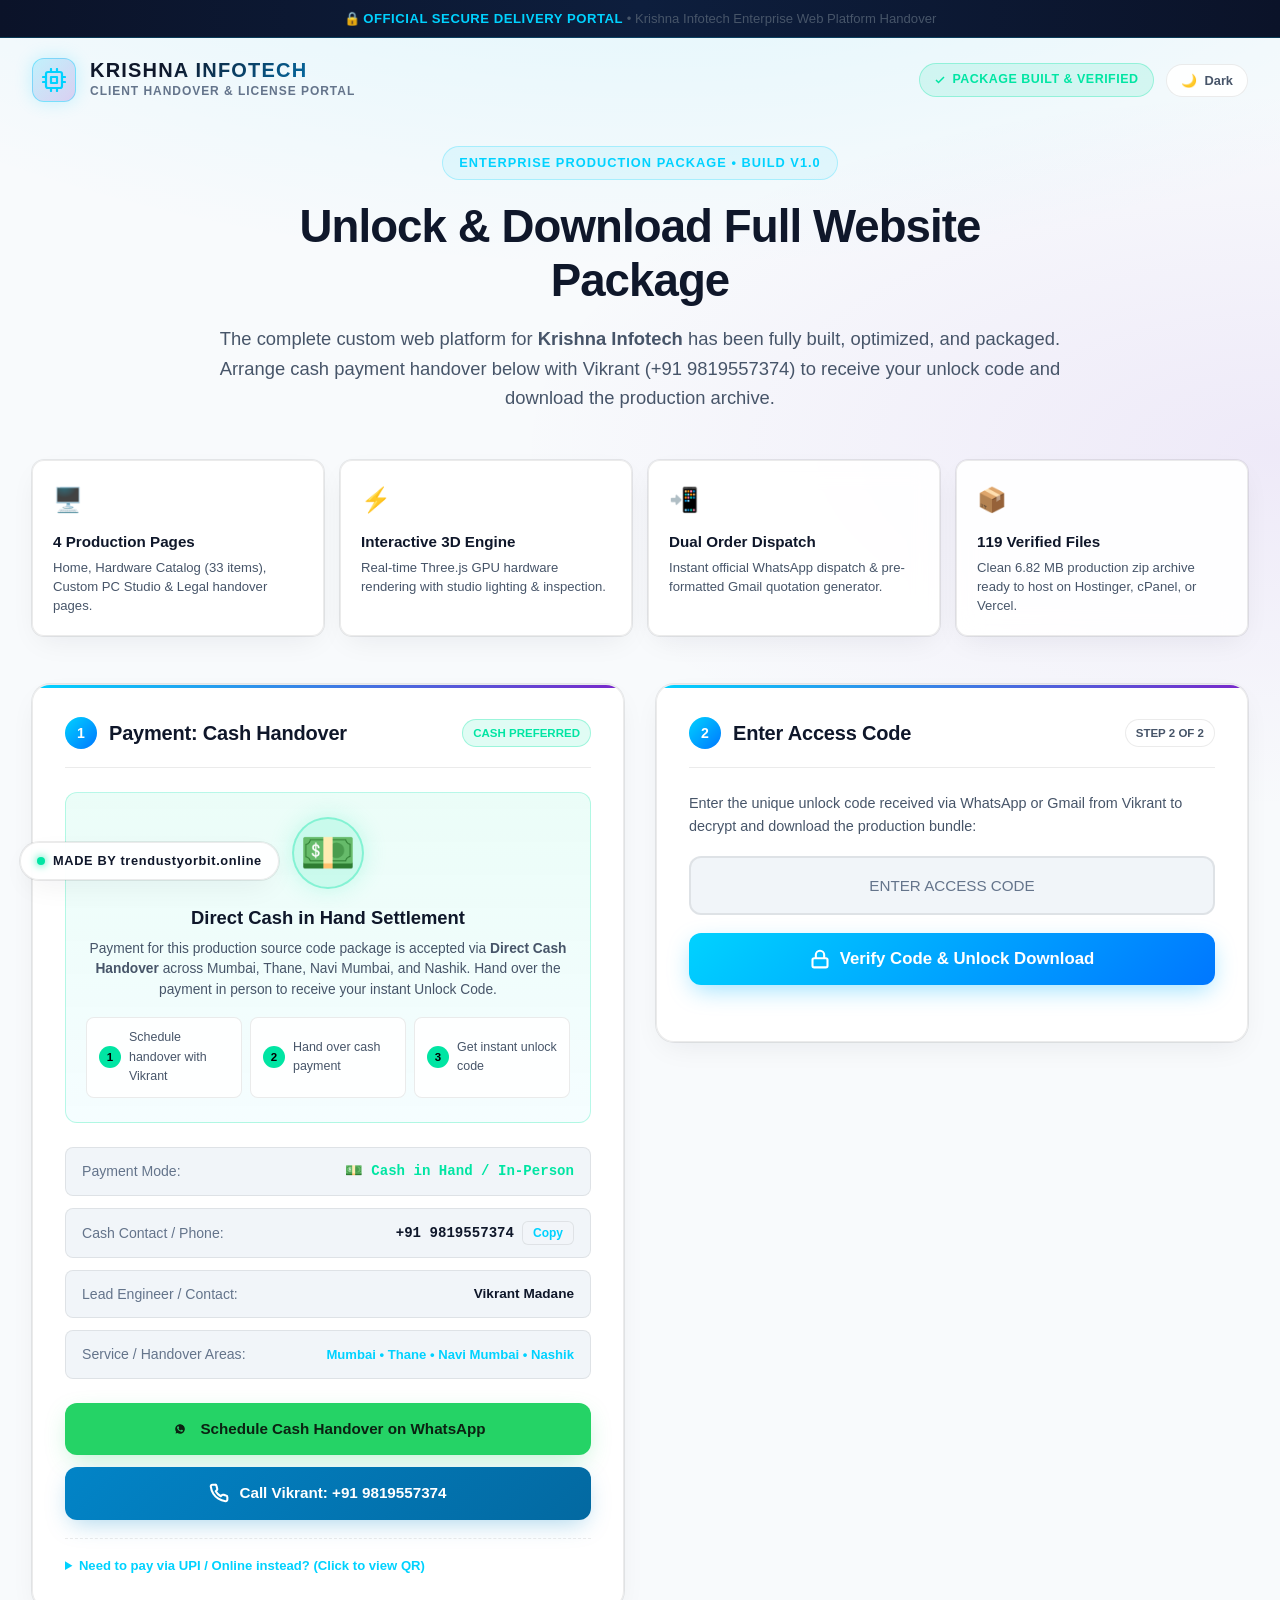
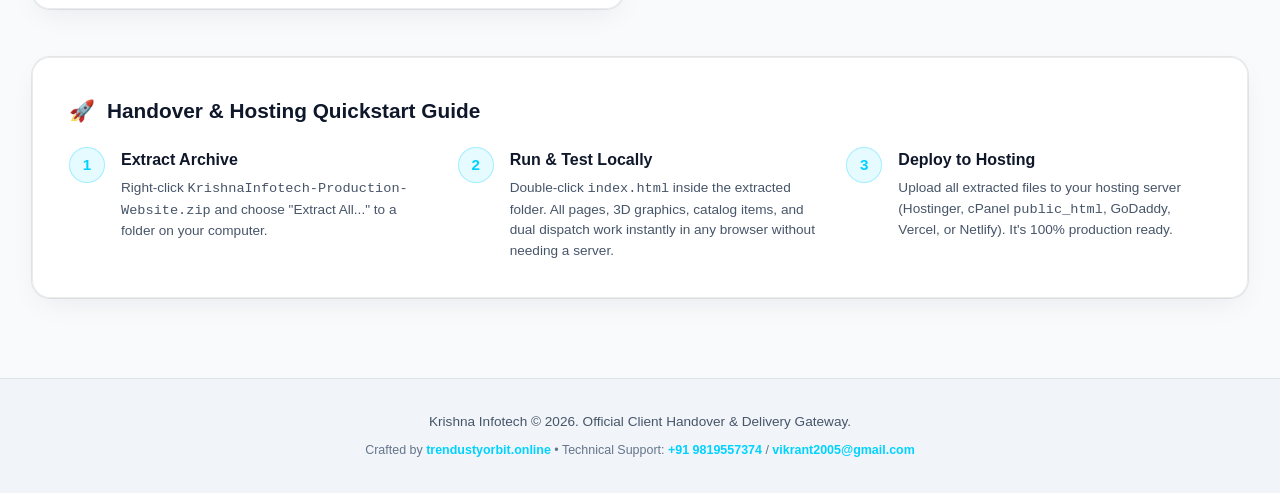
==== commit 27ea5c68: "feat(gateway): prioritize direct cash in hand handover and payment settlement" ====
--- a/index.html
+++ b/index.html
@@ -553,6 +553,82 @@
             box-shadow: 0 12px 30px -6px rgba(234, 67, 53, 0.5);
         }
 
+        .btn-call {
+            background: linear-gradient(135deg, #0284c7 0%, #0369a1 100%);
+            color: #ffffff;
+            box-shadow: 0 8px 24px -6px rgba(2, 132, 199, 0.35);
+        }
+
+        .btn-call:hover {
+            background: #0274b3;
+            transform: translateY(-2px);
+            box-shadow: 0 12px 30px -6px rgba(2, 132, 199, 0.5);
+        }
+
+        /* Cash Payment Styling */
+        .cash-hero-box {
+            text-align: center;
+            background: linear-gradient(180deg, rgba(0, 229, 163, 0.08) 0%, rgba(0, 210, 255, 0.04) 100%);
+            border: 1px solid rgba(0, 229, 163, 0.25);
+            border-radius: var(--radius-md);
+            padding: 24px 20px;
+            margin-bottom: 24px;
+            position: relative;
+        }
+
+        .cash-icon-frame {
+            display: inline-flex;
+            align-items: center;
+            justify-content: center;
+            width: 72px;
+            height: 72px;
+            border-radius: 50%;
+            background: rgba(0, 229, 163, 0.15);
+            border: 2px solid rgba(0, 229, 163, 0.35);
+            box-shadow: 0 0 24px rgba(0, 229, 163, 0.2);
+            margin-bottom: 14px;
+        }
+
+        .cash-handover-steps {
+            display: grid;
+            grid-template-columns: repeat(3, 1fr);
+            gap: 8px;
+            margin-top: 14px;
+            text-align: left;
+        }
+
+        @media (max-width: 600px) {
+            .cash-handover-steps {
+                grid-template-columns: 1fr;
+            }
+        }
+
+        .cash-step-item {
+            background: var(--bg-card);
+            border: 1px solid var(--border-color);
+            border-radius: 8px;
+            padding: 10px 12px;
+            font-size: 0.78rem;
+            display: flex;
+            align-items: center;
+            gap: 8px;
+            color: var(--text-secondary);
+        }
+
+        .cash-step-item .cs-num {
+            display: inline-flex;
+            align-items: center;
+            justify-content: center;
+            width: 22px;
+            height: 22px;
+            border-radius: 50%;
+            background: var(--accent-emerald);
+            color: #000000;
+            font-weight: 800;
+            font-size: 0.72rem;
+            flex-shrink: 0;
+        }
+
         /* Step 2 Panel Styling */
         .code-input-form {
             display: flex;
@@ -858,7 +934,7 @@
             <h2>Unlock &amp; Download Full Website Package</h2>
             <p>
                 The complete custom web platform for <strong>Krishna Infotech</strong> has been fully built, optimized, and packaged.
-                Complete payment confirmation below to unlock the direct production download archive.
+                Arrange cash payment handover below with Vikrant (+91 9819557374) to receive your unlock code and download the production archive.
             </p>
         </section>
 
@@ -889,68 +965,99 @@
         <!-- Gateway 2-Column Grid -->
         <section class="gateway-grid">
 
-            <!-- Step 1: Payment & Proof -->
+            <!-- Step 1: Cash Payment & Code Handover -->
             <div class="step-panel">
                 <div class="step-header">
                     <div class="step-title-wrap">
                         <span class="step-number">1</span>
-                        <h3>Payment Details</h3>
+                        <h3>Payment: Cash Handover</h3>
                     </div>
-                    <span class="step-tag">Step 1 of 2</span>
+                    <span class="step-tag" style="background: rgba(0, 229, 163, 0.12); color: var(--accent-emerald); border-color: rgba(0, 229, 163, 0.3);">Cash Preferred</span>
                 </div>
 
-                <div class="qr-display-box">
-                    <div class="qr-image-frame">
-                        <img src="assets/upi-qr-code.svg" alt="Scan to Pay via UPI" onerror="this.onerror=null; this.src='assets/upi-qr-code.png';">
+                <div class="cash-hero-box">
+                    <div class="cash-icon-frame">
+                        <span style="font-size: 2.8rem;">💵</span>
                     </div>
-                    <div class="qr-caption">
-                        Scan with <strong>GPay, PhonePe, Paytm, BHIM</strong>, or any UPI app
+                    <h4 style="font-size: 1.15rem; font-weight: 800; color: var(--text-primary); margin-bottom: 6px;">
+                        Direct Cash in Hand Settlement
+                    </h4>
+                    <p style="font-size: 0.86rem; color: var(--text-secondary); line-height: 1.5; max-width: 480px; margin: 0 auto 16px auto;">
+                        Payment for this production source code package is accepted via <strong>Direct Cash Handover</strong> across Mumbai, Thane, Navi Mumbai, and Nashik. Hand over the payment in person to receive your instant Unlock Code.
+                    </p>
+                    <div class="cash-handover-steps">
+                        <div class="cash-step-item">
+                            <span class="cs-num">1</span>
+                            <span>Schedule handover with Vikrant</span>
+                        </div>
+                        <div class="cash-step-item">
+                            <span class="cs-num">2</span>
+                            <span>Hand over cash payment</span>
+                        </div>
+                        <div class="cash-step-item">
+                            <span class="cs-num">3</span>
+                            <span>Get instant unlock code</span>
+                        </div>
                     </div>
                 </div>
 
                 <div class="payment-meta-list">
                     <div class="meta-row">
-                        <span class="meta-label">Primary UPI ID:</span>
+                        <span class="meta-label">Payment Mode:</span>
                         <div class="meta-value-wrap">
-                            <span class="meta-val" id="upiIdText">vikrant2005@okicici</span>
-                            <button class="btn-copy" onclick="copyText('vikrant2005@okicici', this)">Copy</button>
+                            <span class="meta-val" style="color: var(--accent-emerald);">💵 Cash in Hand / In-Person</span>
                         </div>
                     </div>
                     <div class="meta-row">
-                        <span class="meta-label">Secondary UPI:</span>
-                        <div class="meta-value-wrap">
-                            <span class="meta-val">9819557374@upi</span>
-                            <button class="btn-copy" onclick="copyText('9819557374@upi', this)">Copy</button>
-                        </div>
-                    </div>
-                    <div class="meta-row">
-                        <span class="meta-label">PhonePe / GPay No:</span>
+                        <span class="meta-label">Cash Contact / Phone:</span>
                         <div class="meta-value-wrap">
                             <span class="meta-val">+91 9819557374</span>
                             <button class="btn-copy" onclick="copyText('+919819557374', this)">Copy</button>
                         </div>
                     </div>
                     <div class="meta-row">
-                        <span class="meta-label">Payee / Account:</span>
+                        <span class="meta-label">Lead Engineer / Contact:</span>
                         <div class="meta-value-wrap">
-                            <span class="meta-val" style="font-family: var(--font-sans); font-size: 0.85rem;">Vikrant / Krishna Infotech</span>
+                            <span class="meta-val" style="font-family: var(--font-sans); font-size: 0.85rem;">Vikrant Madane</span>
+                        </div>
+                    </div>
+                    <div class="meta-row">
+                        <span class="meta-label">Service / Handover Areas:</span>
+                        <div class="meta-value-wrap">
+                            <span class="meta-val" style="font-family: var(--font-sans); font-size: 0.82rem; color: var(--accent-cyan);">Mumbai • Thane • Navi Mumbai • Nashik</span>
                         </div>
                     </div>
                 </div>
 
                 <div class="proof-actions">
-                    <a href="https://wa.me/919819557374?text=Hi%20Vikrant,%20I%20have%20completed%20the%20payment%20for%20the%20Krishna%20Infotech%20website%20source%20code%20package.%20Please%20provide%20my%20secure%20download%20access%20code." target="_blank" rel="noopener noreferrer" class="btn-action btn-wa">
+                    <a href="https://wa.me/919819557374?text=Hi%20Vikrant,%20I%20am%20ready%20with%20the%20cash%20payment%20for%20the%20Krishna%20Infotech%20website%20package.%20Please%20let%20me%20know%20when%20and%20where%20we%20can%20meet%20for%20the%20cash%20handover%20and%20code%20collection." target="_blank" rel="noopener noreferrer" class="btn-action btn-wa">
                         <svg width="20" height="20" viewBox="0 0 24 24" fill="currentColor">
                             <path d="M12.031 6.172c-3.181 0-5.767 2.586-5.768 5.766-.001 1.298.38 2.27 1.019 3.287l-.582 2.128 2.182-.573c.978.58 1.911.928 3.145.929 3.178 0 5.767-2.587 5.768-5.766.001-3.187-2.575-5.77-5.764-5.771zm3.392 8.244c-.144.405-.837.774-1.17.824-.299.045-.677.063-1.092-.069-.252-.08-.575-.187-.988-.365-1.739-.751-2.874-2.502-2.961-2.617-.087-.116-.708-.94-.708-1.793s.448-1.273.607-1.446c.159-.173.346-.217.462-.217l.332.006c.106.005.249-.04.39.298.144.347.491 1.2.534 1.287.043.087.072.188.014.304-.058.116-.087.188-.173.289l-.26.304c-.087.086-.177.18-.076.354.101.174.449.741.964 1.201.662.591 1.221.774 1.394.86.173.086.275.073.376-.044.101-.116.433-.506.549-.68.116-.173.231-.145.39-.087s1.011.477 1.184.564c.173.087.289.13.332.202.043.073.043.419-.101.824z"/>
                         </svg>
-                        Share Payment Proof on WhatsApp
+                        Schedule Cash Handover on WhatsApp
                     </a>
-                    <a href="https://mail.google.com/mail/?view=cm&fs=1&to=vikrant2005@gmail.com&su=Payment%20Proof%20-%20Krishna%20Infotech%20Website%20Package&body=Hi%20Vikrant,%0A%0AI%20have%20transferred%20the%20payment%20for%20the%20Krishna%20Infotech%20website%20source%20code%20package.%20Please%20find%20my%20payment%20screenshot%20attached%20and%20issue%20my%20download%20access%20code.%0A%0AThank%20you!" target="_blank" rel="noopener noreferrer" class="btn-action btn-gmail">
-                        <svg width="20" height="20" viewBox="0 0 24 24" fill="currentColor">
-                            <path d="M20 4H4c-1.1 0-1.99.9-1.99 2L2 18c0 1.1.9 2 2 2h16c1.1 0 2-.9 2-2V6c0-1.1-.9-2-2-2zm0 4l-8 5-8-5V6l8 5 8-5v2z"/>
+                    <a href="tel:+919819557374" class="btn-action btn-call">
+                        <svg width="20" height="20" viewBox="0 0 24 24" fill="none" stroke="currentColor" stroke-width="2.5" stroke-linecap="round" stroke-linejoin="round">
+                            <path d="M22 16.92v3a2 2 0 0 1-2.18 2 19.79 19.79 0 0 1-8.63-3.07 19.5 19.5 0 0 1-6-6 19.79 19.79 0 0 1-3.07-8.67A2 2 0 0 1 4.11 2h3a2 2 0 0 1 2 1.72 12.84 12.84 0 0 0 .7 2.81 2 2 0 0 1-.45 2.11L8.09 9.91a16 16 0 0 0 6 6l1.27-1.27a2 2 0 0 1 2.11-.45 12.84 12.84 0 0 0 2.81.7A2 2 0 0 1 22 16.92z"></path>
                         </svg>
-                        Share Payment Proof via Gmail
+                        Call Vikrant: +91 9819557374
                     </a>
+                </div>
+
+                <!-- Secondary Collapsible UPI Accordion for flexibility -->
+                <div class="upi-secondary-wrap" style="margin-top: 18px; border-top: 1px dashed var(--border-color); padding-top: 16px;">
+                    <details style="cursor: pointer; font-size: 0.82rem; color: var(--text-secondary);">
+                        <summary style="font-weight: 600; color: var(--accent-cyan); outline: none;">
+                            Need to pay via UPI / Online instead? (Click to view QR)
+                        </summary>
+                        <div style="margin-top: 14px; text-align: center; background: var(--bg-secondary); padding: 14px; border-radius: var(--radius-sm); border: 1px solid var(--border-color);">
+                            <div style="background: #ffffff; padding: 8px; border-radius: 8px; display: inline-block; margin-bottom: 8px;">
+                                <img src="assets/upi-qr-code.svg" alt="UPI QR" style="width: 140px; height: 140px; display: block;" onerror="this.onerror=null; this.src='assets/upi-qr-code.png';">
+                            </div>
+                            <div style="font-size: 0.8rem; font-family: var(--font-mono); color: var(--text-primary); margin-bottom: 4px;">UPI ID: <strong>vikrant2005@okicici</strong></div>
+                            <div style="font-size: 0.75rem; color: var(--text-muted);">Secondary: 9819557374@upi</div>
+                        </div>
+                    </details>
                 </div>
             </div>
 
@@ -985,7 +1092,7 @@
                 <!-- Error Alert Box -->
                 <div id="errorAlert" class="alert-box alert-error">
                     <strong>⚠️ Verification Code Not Recognized:</strong><br>
-                    Please ensure you typed the code exactly as provided. If you completed payment and haven't received your code, please message Vikrant on WhatsApp: <strong>+91 9819557374</strong>.
+                    Please ensure you typed the code exactly as provided. If you completed cash payment and haven't received your code, please call or message Vikrant on WhatsApp: <strong>+91 9819557374</strong>.
                 </div>
 
                 <!-- Unlocked Container (Shows upon valid code) -->
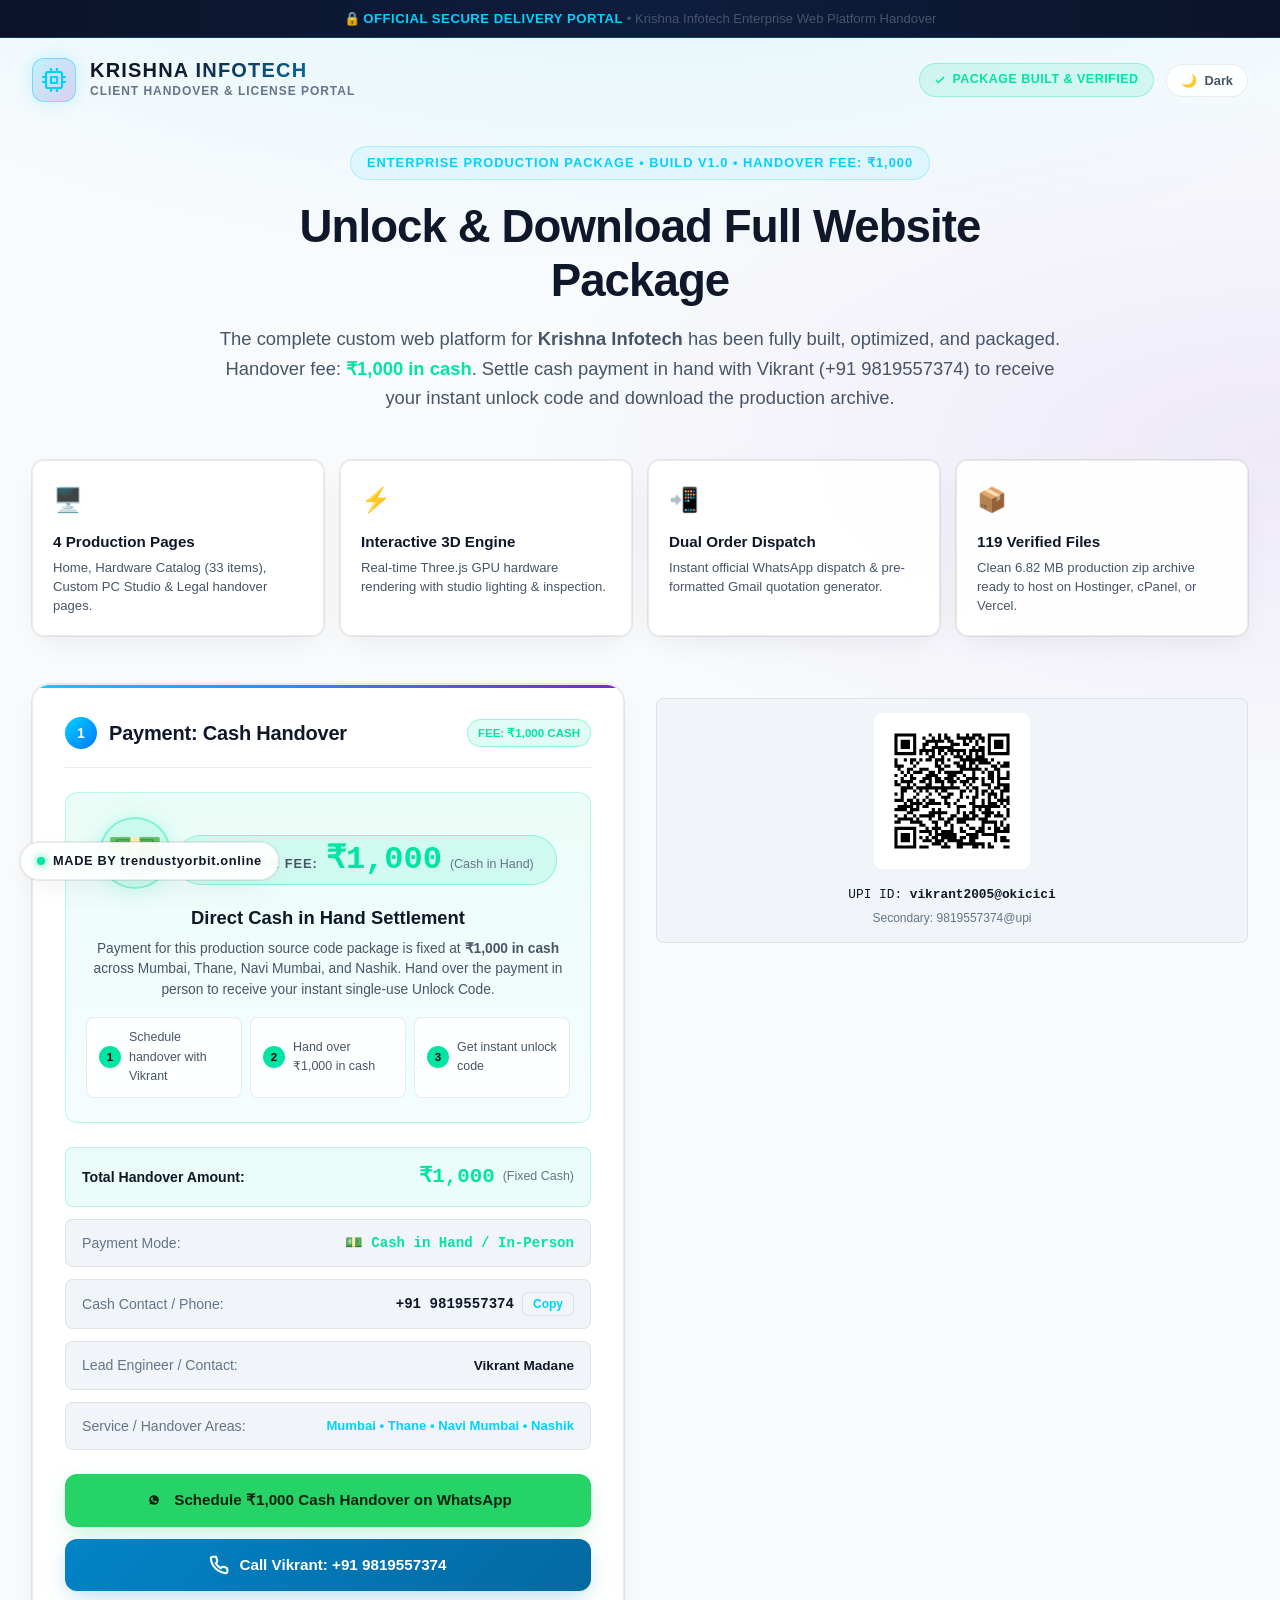
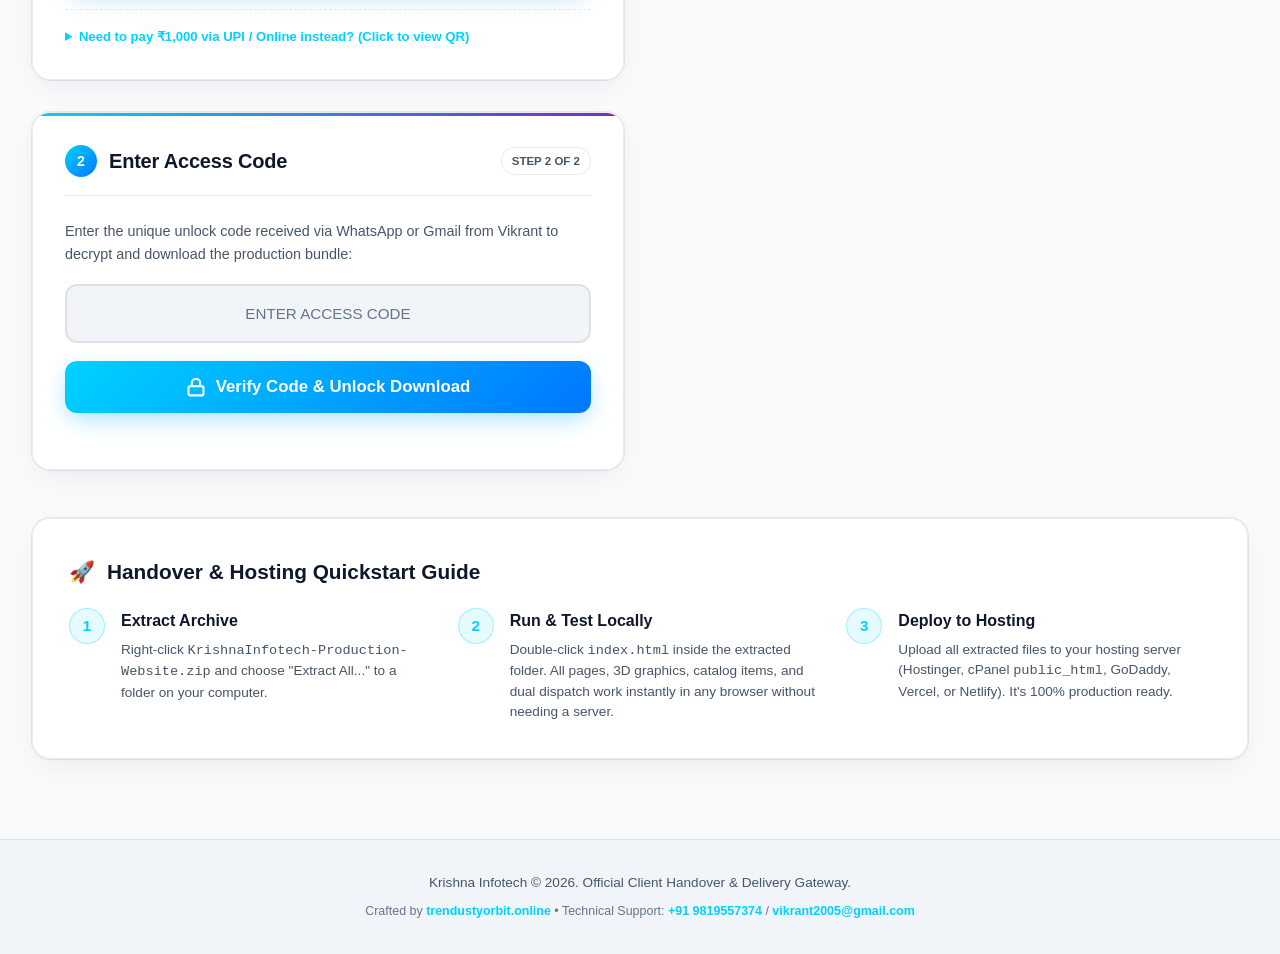
==== commit b143fb21: "feat(gateway): display fixed ₹1,000 cash handover fee on delivery portal" ====
--- a/index.html
+++ b/index.html
@@ -929,12 +929,12 @@
         <!-- Hero Section -->
         <section class="hero-banner">
             <div class="hero-pill">
-                <span>Enterprise Production Package • Build v1.0</span>
+                <span>Enterprise Production Package • Build v1.0 • Handover Fee: ₹1,000</span>
             </div>
             <h2>Unlock &amp; Download Full Website Package</h2>
             <p>
                 The complete custom web platform for <strong>Krishna Infotech</strong> has been fully built, optimized, and packaged.
-                Arrange cash payment handover below with Vikrant (+91 9819557374) to receive your unlock code and download the production archive.
+                Handover fee: <strong style="color: var(--accent-emerald);">₹1,000 in cash</strong>. Settle cash payment in hand with Vikrant (+91 9819557374) to receive your instant unlock code and download the production archive.
             </p>
         </section>
 
@@ -972,18 +972,25 @@
                         <span class="step-number">1</span>
                         <h3>Payment: Cash Handover</h3>
                     </div>
-                    <span class="step-tag" style="background: rgba(0, 229, 163, 0.12); color: var(--accent-emerald); border-color: rgba(0, 229, 163, 0.3);">Cash Preferred</span>
+                    <span class="step-tag" style="background: rgba(0, 229, 163, 0.12); color: var(--accent-emerald); border-color: rgba(0, 229, 163, 0.3);">Fee: ₹1,000 Cash</span>
                 </div>
 
                 <div class="cash-hero-box">
                     <div class="cash-icon-frame">
                         <span style="font-size: 2.8rem;">💵</span>
                     </div>
+
+                    <div style="display: inline-flex; align-items: baseline; gap: 8px; background: rgba(0, 229, 163, 0.12); border: 1px solid rgba(0, 229, 163, 0.35); padding: 8px 22px; border-radius: var(--radius-full); margin-bottom: 14px;">
+                        <span style="font-size: 0.8rem; text-transform: uppercase; letter-spacing: 0.08em; color: var(--text-secondary); font-weight: 700;">Handover Fee:</span>
+                        <span style="font-size: 2rem; font-weight: 800; color: var(--accent-emerald); font-family: var(--font-mono); line-height: 1;">₹1,000</span>
+                        <span style="font-size: 0.78rem; color: var(--text-muted);">(Cash in Hand)</span>
+                    </div>
+
                     <h4 style="font-size: 1.15rem; font-weight: 800; color: var(--text-primary); margin-bottom: 6px;">
                         Direct Cash in Hand Settlement
                     </h4>
                     <p style="font-size: 0.86rem; color: var(--text-secondary); line-height: 1.5; max-width: 480px; margin: 0 auto 16px auto;">
-                        Payment for this production source code package is accepted via <strong>Direct Cash Handover</strong> across Mumbai, Thane, Navi Mumbai, and Nashik. Hand over the payment in person to receive your instant Unlock Code.
+                        Payment for this production source code package is fixed at <strong>₹1,000 in cash</strong> across Mumbai, Thane, Navi Mumbai, and Nashik. Hand over the payment in person to receive your instant single-use Unlock Code.
                     </p>
                     <div class="cash-handover-steps">
                         <div class="cash-step-item">
@@ -992,7 +999,7 @@
                         </div>
                         <div class="cash-step-item">
                             <span class="cs-num">2</span>
-                            <span>Hand over cash payment</span>
+                            <span>Hand over ₹1,000 in cash</span>
                         </div>
                         <div class="cash-step-item">
                             <span class="cs-num">3</span>
@@ -1002,6 +1009,13 @@
                 </div>
 
                 <div class="payment-meta-list">
+                    <div class="meta-row" style="background: rgba(0, 229, 163, 0.08); border-color: rgba(0, 229, 163, 0.25);">
+                        <span class="meta-label" style="color: var(--text-primary); font-weight: 700;">Total Handover Amount:</span>
+                        <div class="meta-value-wrap">
+                            <span class="meta-val" style="color: var(--accent-emerald); font-size: 1.3rem;">₹1,000</span>
+                            <span style="font-size: 0.78rem; color: var(--text-muted);">(Fixed Cash)</span>
+                        </div>
+                    </div>
                     <div class="meta-row">
                         <span class="meta-label">Payment Mode:</span>
                         <div class="meta-value-wrap">
@@ -1030,11 +1044,11 @@
                 </div>
 
                 <div class="proof-actions">
-                    <a href="https://wa.me/919819557374?text=Hi%20Vikrant,%20I%20am%20ready%20with%20the%20cash%20payment%20for%20the%20Krishna%20Infotech%20website%20package.%20Please%20let%20me%20know%20when%20and%20where%20we%20can%20meet%20for%20the%20cash%20handover%20and%20code%20collection." target="_blank" rel="noopener noreferrer" class="btn-action btn-wa">
+                    <a href="https://wa.me/919819557374?text=Hi%20Vikrant,%20I%20am%20ready%20with%20the%20cash%20payment%20of%20Rs.1000%20for%20the%20Krishna%20Infotech%20website%20package.%20Please%20let%20me%20know%20when%20and%20where%20we%20can%20meet%20for%20the%20cash%20handover%20and%20code%20collection." target="_blank" rel="noopener noreferrer" class="btn-action btn-wa">
                         <svg width="20" height="20" viewBox="0 0 24 24" fill="currentColor">
                             <path d="M12.031 6.172c-3.181 0-5.767 2.586-5.768 5.766-.001 1.298.38 2.27 1.019 3.287l-.582 2.128 2.182-.573c.978.58 1.911.928 3.145.929 3.178 0 5.767-2.587 5.768-5.766.001-3.187-2.575-5.77-5.764-5.771zm3.392 8.244c-.144.405-.837.774-1.17.824-.299.045-.677.063-1.092-.069-.252-.08-.575-.187-.988-.365-1.739-.751-2.874-2.502-2.961-2.617-.087-.116-.708-.94-.708-1.793s.448-1.273.607-1.446c.159-.173.346-.217.462-.217l.332.006c.106.005.249-.04.39.298.144.347.491 1.2.534 1.287.043.087.072.188.014.304-.058.116-.087.188-.173.289l-.26.304c-.087.086-.177.18-.076.354.101.174.449.741.964 1.201.662.591 1.221.774 1.394.86.173.086.275.073.376-.044.101-.116.433-.506.549-.68.116-.173.231-.145.39-.087s1.011.477 1.184.564c.173.087.289.13.332.202.043.073.043.419-.101.824z"/>
                         </svg>
-                        Schedule Cash Handover on WhatsApp
+                        Schedule ₹1,000 Cash Handover on WhatsApp
                     </a>
                     <a href="tel:+919819557374" class="btn-action btn-call">
                         <svg width="20" height="20" viewBox="0 0 24 24" fill="none" stroke="currentColor" stroke-width="2.5" stroke-linecap="round" stroke-linejoin="round">
@@ -1048,8 +1062,19 @@
                 <div class="upi-secondary-wrap" style="margin-top: 18px; border-top: 1px dashed var(--border-color); padding-top: 16px;">
                     <details style="cursor: pointer; font-size: 0.82rem; color: var(--text-secondary);">
                         <summary style="font-weight: 600; color: var(--accent-cyan); outline: none;">
-                            Need to pay via UPI / Online instead? (Click to view QR)
+                            Need to pay ₹1,000 via UPI / Online instead? (Click to view QR)
                         </summary>
+                        <div style="margin-top: 14px; text-align: center; background: var(--bg-secondary); padding: 14px; border-radius: var(--radius-sm); border: 1px solid var(--border-color);">
+                            <div style="background: #ffffff; padding: 8px; border-radius: 8px; display: inline-block; margin-bottom: 8px;">
+                                <img src="assets/upi-qr-code.svg" alt="UPI QR" style="width: 140px; height: 140px; display: block;" onerror="this.onerror=null; this.src='assets/upi-qr-code.png';">
+                            </div>
+                            <div style="font-size: 0.85rem; font-family: var(--font-mono); color: var(--accent-emerald); font-weight: 800; margin-bottom: 4px;">Pay Amount: ₹1,000</div>
+                            <div style="font-size: 0.8rem; font-family: var(--font-mono); color: var(--text-primary); margin-bottom: 4px;">UPI ID: <strong>vikrant2005@okicici</strong></div>
+                            <div style="font-size: 0.75rem; color: var(--text-muted);">Secondary: 9819557374@upi</div>
+                        </div>
+                    </details>
+                </div>
+            </div>
                         <div style="margin-top: 14px; text-align: center; background: var(--bg-secondary); padding: 14px; border-radius: var(--radius-sm); border: 1px solid var(--border-color);">
                             <div style="background: #ffffff; padding: 8px; border-radius: 8px; display: inline-block; margin-bottom: 8px;">
                                 <img src="assets/upi-qr-code.svg" alt="UPI QR" style="width: 140px; height: 140px; display: block;" onerror="this.onerror=null; this.src='assets/upi-qr-code.png';">
